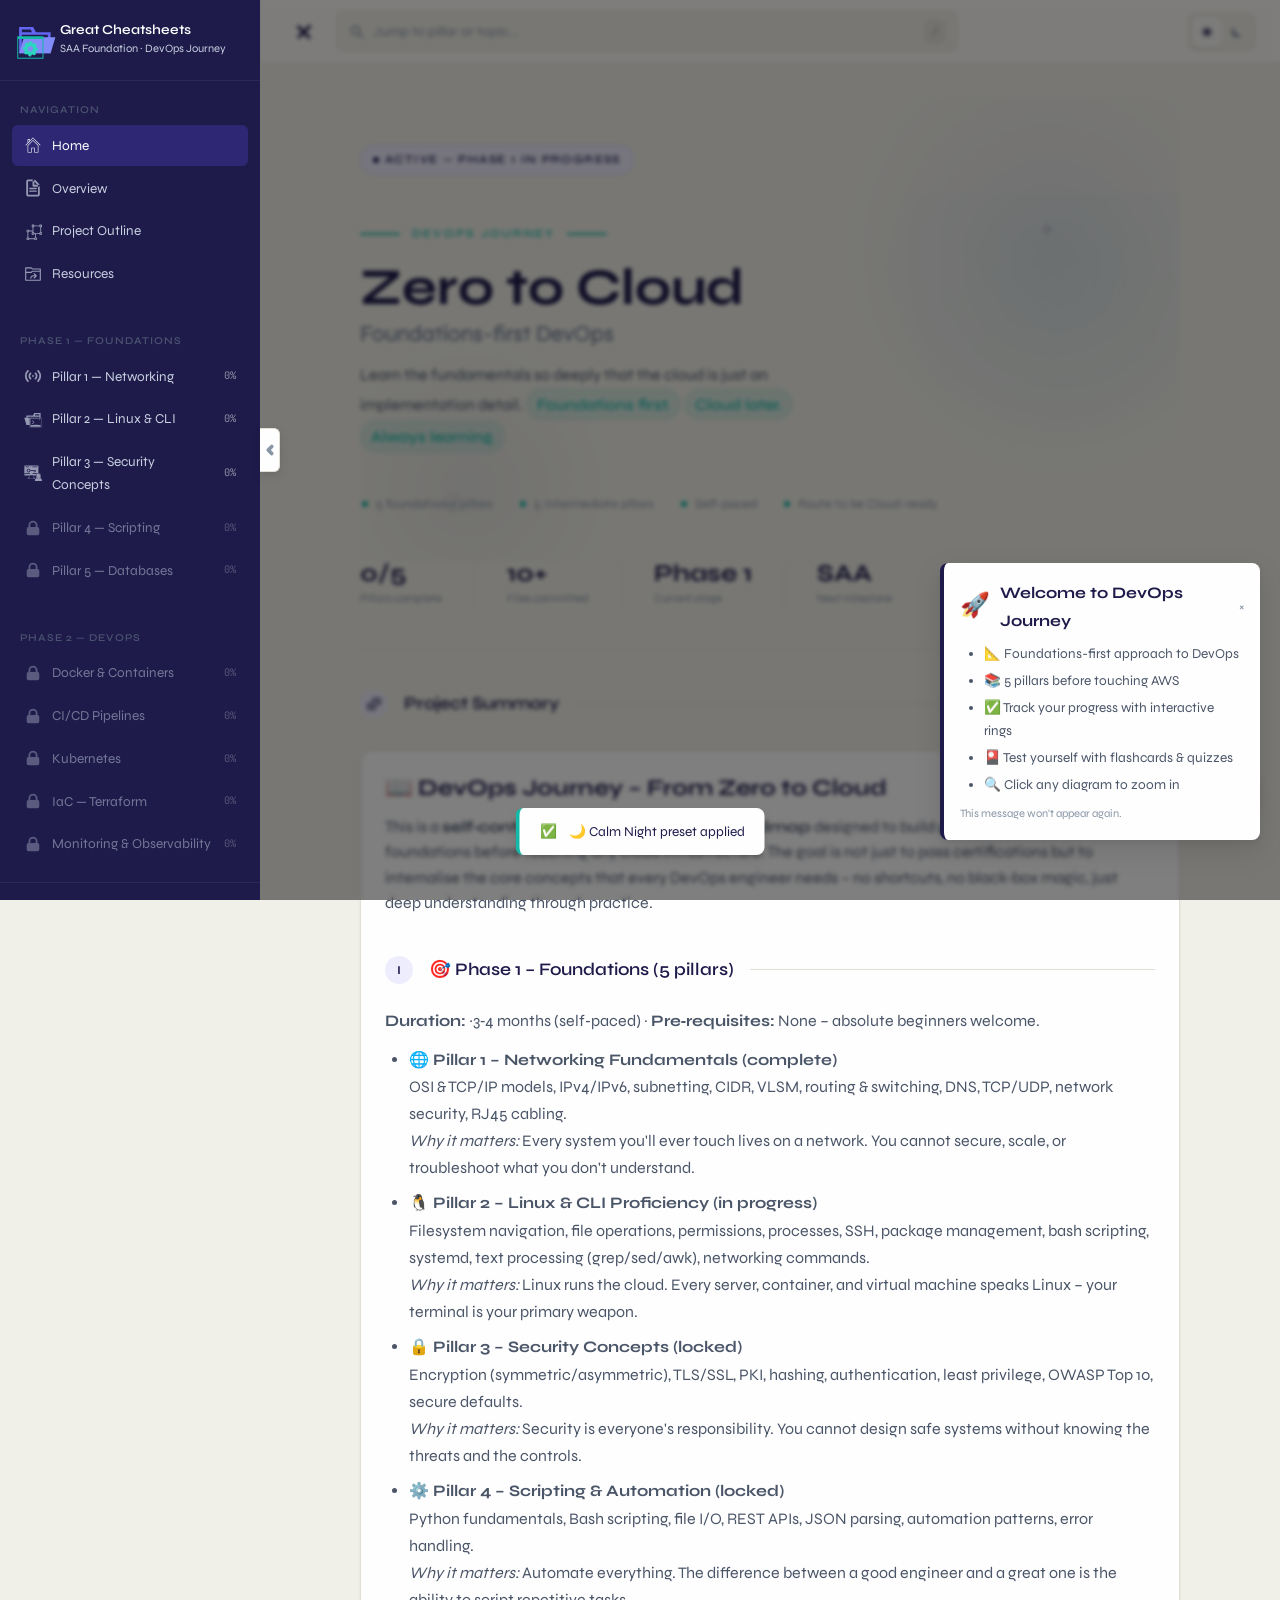
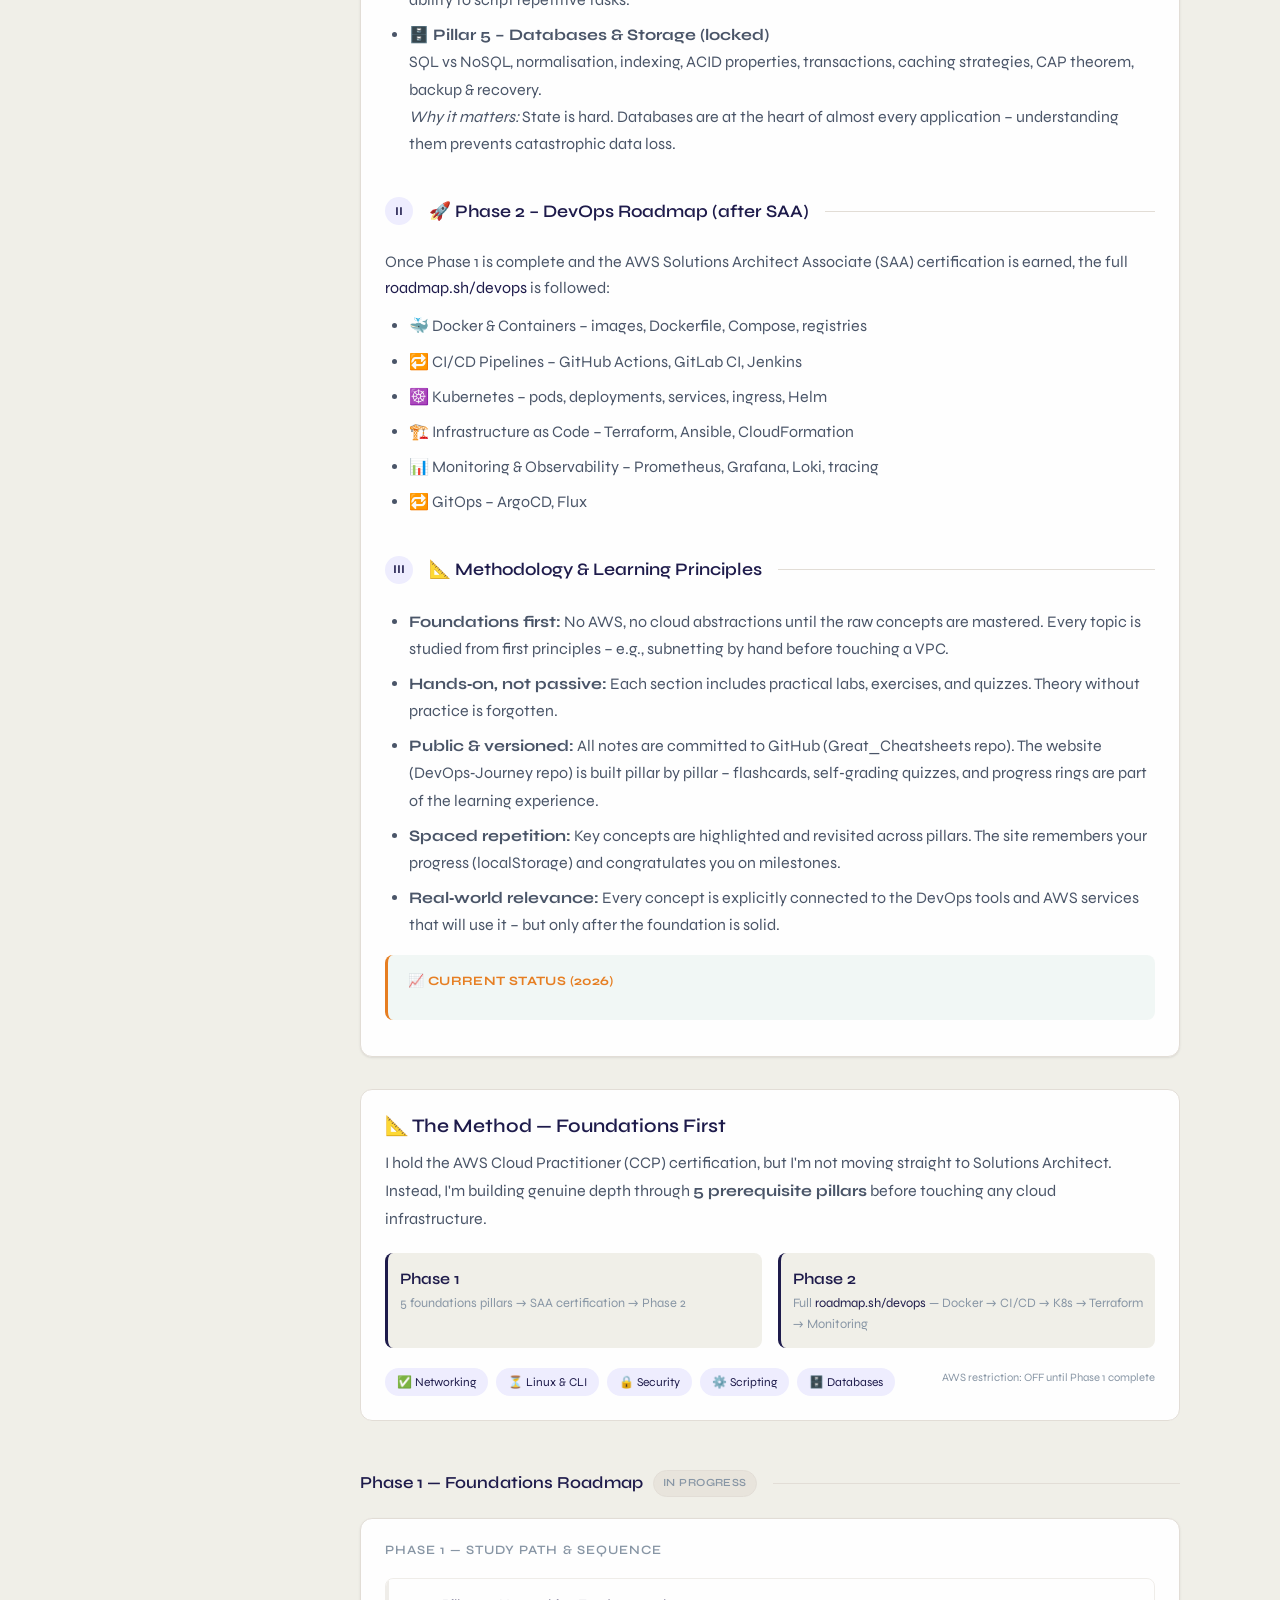
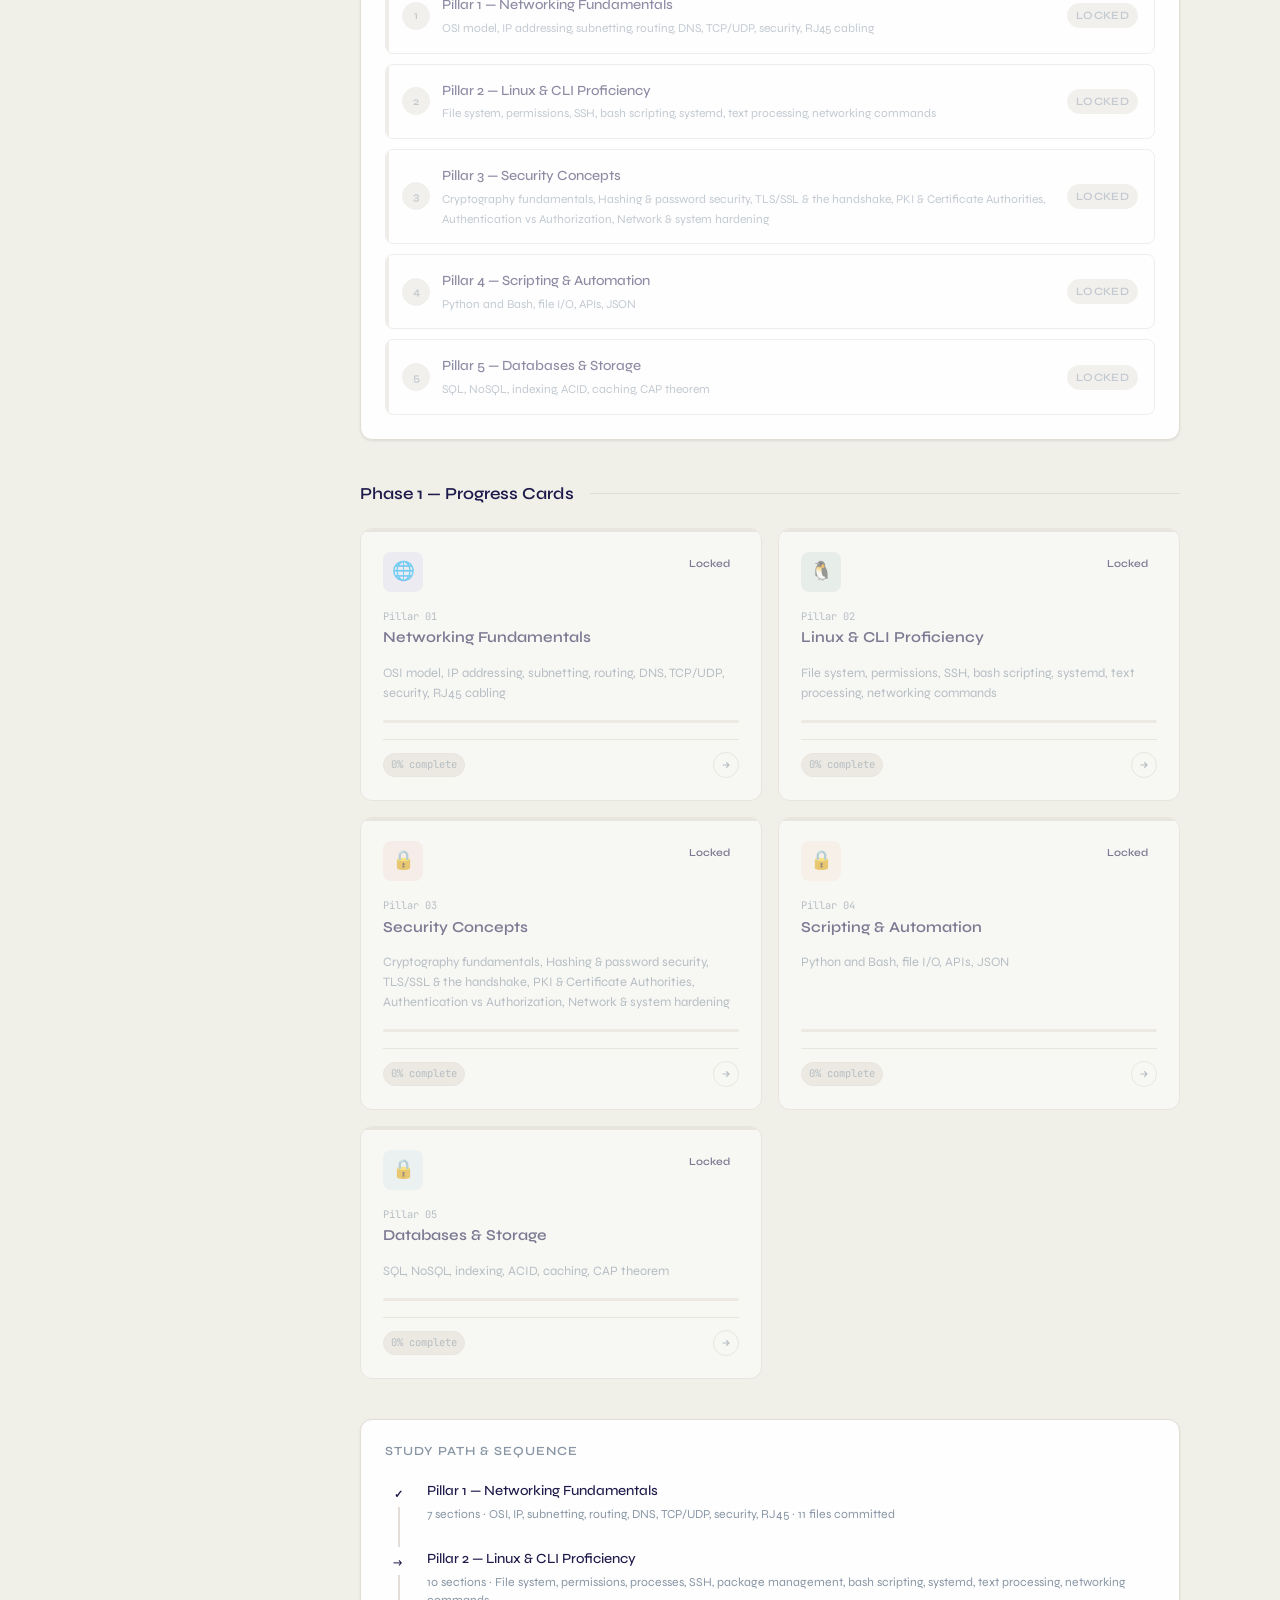
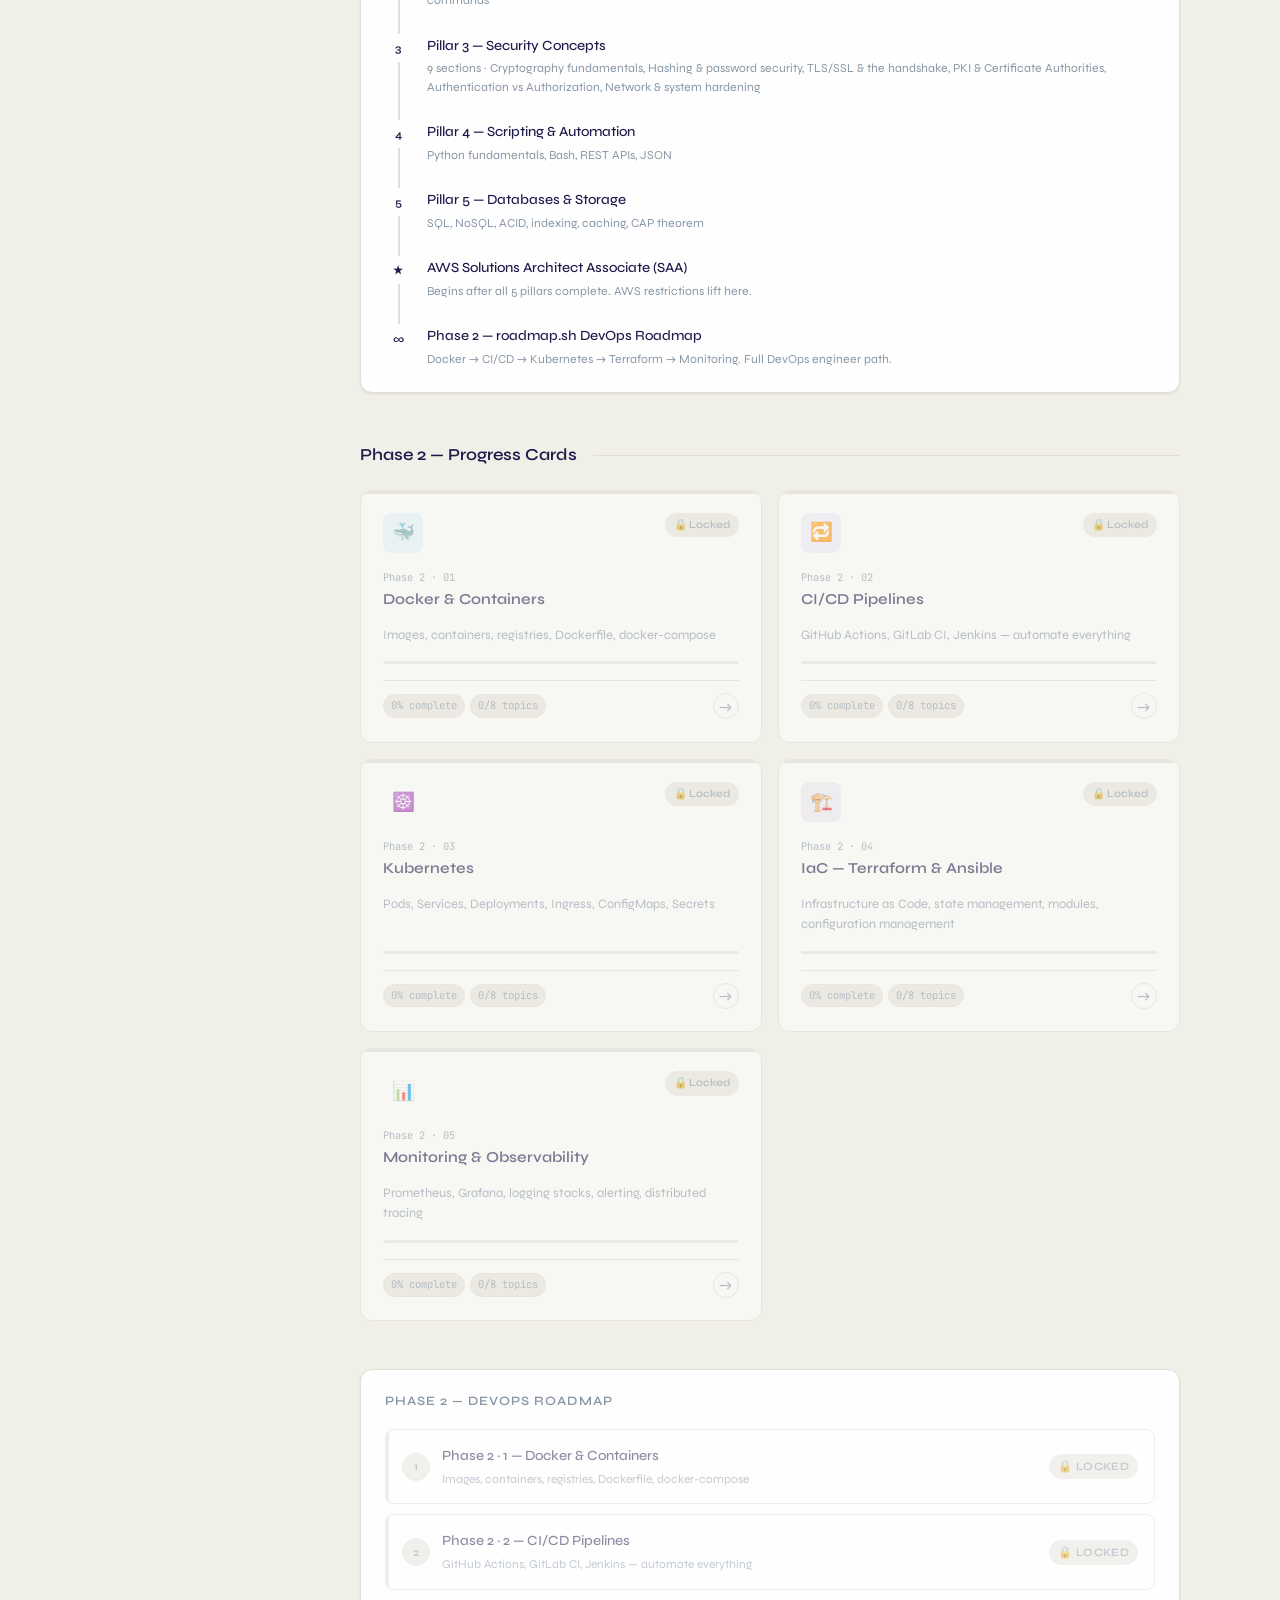
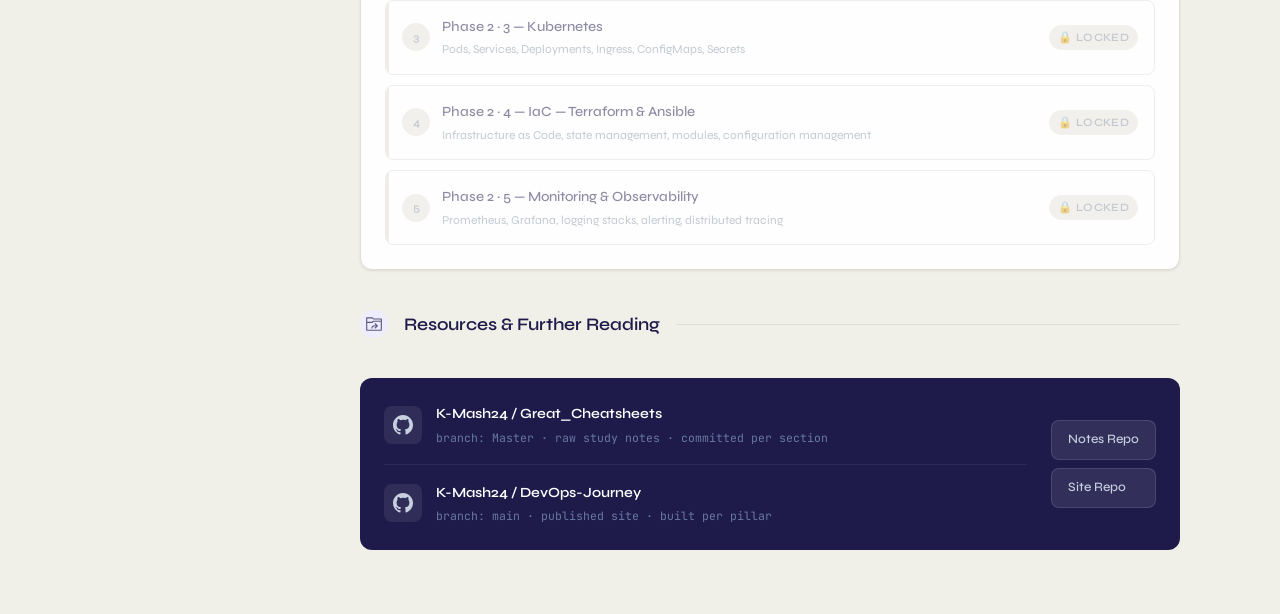
==== index.html @ 7610749b "removes" ====
<!DOCTYPE html>
<html lang="en" data-theme="light">
<head>
  <meta charset="UTF-8" />
  <meta name="viewport" content="width=device-width, initial-scale=1.0" />
  <meta name="description" content="DevOps Journey from Zero to Cloud — structured self-study roadmap for AWS Solutions Architect Associate (SAA) and full DevOps roadmap. Foundations-first approach: 5 pillars before touching AWS." />
  <title>Great Cheatsheets — DevOps Journey</title>
  <link rel="stylesheet" href="style.css" />
  <link rel="preconnect" href="https://fonts.googleapis.com" />
  <link rel="icon" type="image/svg+xml" href="img/favicon.svg"/>
  <link href="https://fonts.googleapis.com/css2?family=JetBrains+Mono:wght@400;500&family=Syne:wght@400;500;600;700&family=DM+Sans:ital,opsz,wght@0,9..40,300;0,9..40,400;0,9..40,500;1,9..40,300&display=swap" rel="stylesheet" />
  <link rel="preload" href="style.css" as="style" />
  <link rel="preload" href="js/global.js" as="script" />
  <link rel="preconnect" href="https://fonts.gstatic.com" crossorigin />
  <!-- PWA & Mobile -->
  <link rel="manifest" href="/DevOps-Journey/manifest.json">
  <meta name="theme-color" content="#5346d4">
  <meta name="mobile-web-app-capable" content="yes">
  <meta name="apple-mobile-web-app-status-bar-style" content="black-translucent">
  <meta name="apple-mobile-web-app-title" content="DevOps Journey">
  <link rel="apple-touch-icon" href="/img/Logo.svg">
</head>
<body>

  <!-- Starry Background Container -->
<canvas id="starCanvas" aria-hidden="true"></canvas>

<div class="app-shell">

  <!-- ======================= SIDEBAR ======================= -->
  <aside class="sidebar" id="sidebar">

    <!-- Sidebar toggle button (on right border) - Always visible -->
    <button class="sidebar-toggle" id="sidebarToggle" aria-label="Toggle sidebar (Ctrl+B)">
      <svg class="toggle-icon" viewBox="0 0 20 20" fill="currentColor">
        <path fill-rule="evenodd" d="M12.707 5.293a1 1 0 010 1.414L9.414 10l3.293 3.293a1 1 0 01-1.414 1.414l-4-4a1 1 0 010-1.414l4-4a1 1 0 011.414 0z" clip-rule="evenodd"/>
      </svg>
      <span class="toggle-tooltip">Ctrl+B</span>
    </button>

    <div class="sidebar-logo">
      <a href="#home" class="logo-mark" aria-label="Home">
        <div class="logo-icon" aria-hidden="true">
          <img src="img/Logo.svg" alt="Great Cheatsheets Logo">
        </div>
        <div>
          <div class="logo-text">Great Cheatsheets</div>
          <div class="logo-sub">SAA Foundation · DevOps Journey</div>
        </div>
      </a>
    </div>

    <div class="sidebar-section-label">Navigation</div>
    <nav class="sidebar-nav" aria-label="Primary navigation">
      <a class="nav-item active home-link" href="#home">
        <svg 
          class="nav-icon"
          viewBox="0 0 32 32" 
          fill="currentColor"
          xmlns="http://www.w3.org/2000/svg"
          aria-hidden="true"
        >
          <path d="m16 2.672-5.331 5.331V5.87H6.404v6.398l-3.755 3.755.754.754L16 4.18l12.597 12.597.754-.754zM7.47 6.937h2.132v2.132l-2.133 2.133V6.937zM6.404 16.533v12.795h7.464v-7.464h4.265v7.464h7.464V16.533l-9.596-9.596-9.596 9.596zM24.53 28.262h-5.331v-7.464h-6.398v7.464H7.47V16.975L16 8.445l8.53 8.53z"/>
        </svg>
        Home
      </a>
      <a class="nav-item" href="#overview">
        <svg 
          class="nav-icon"
          viewBox="0 0 20 20" 
          fill="currentColor"
          xmlns="http://www.w3.org/2000/svg"
          aria-hidden="true"
        >
          <path d="M6.5 11.25a.75.75 0 0 1 0-1.5h7a.75.75 0 0 1 0 1.5zm0 3a.75.75 0 0 1 0-1.5h7a.75.75 0 0 1 0 1.5z M11.185.5H4.5a2 2 0 0 0-2 2v15a2 2 0 0 0 2 2h11a2 2 0 0 0 2-2V7.202a2 2 0 0 0-.526-1.352l-4.315-4.702A2 2 0 0 0 11.185.5M4.5 17.5v-15h6.685L15.5 7.202V17.5z M11.5 6.5h5a1 1 0 1 1 0 2h-6a1 1 0 0 1-1-1v-6a1 1 0 0 1 2 0z"/>
        </svg>
        Overview
      </a>
      <a class="nav-item" href="#outline">
        <svg 
              class="nav-icon"
              viewBox="0 0 21 21" 
              fill="currentColor"
              xmlns="http://www.w3.org/2000/svg"
              aria-hidden="true"
            >
              <path d="M10,10 L10,6 L9.5,6 C9.22385763,6 9,5.77614237 9,5.5 L9,3.5 C9,3.22385763 9.22385763,3 9.5,3 L11.5,3 C11.7761424,3 12,3.22385763 12,3.5 L12,4 L18,4 L18,3.5 C18,3.22385763 18.2238576,3 18.5,3 L20.5,3 C20.7761424,3 21,3.22385763 21,3.5 L21,5.5 C21,5.77614237 20.7761424,6 20.5,6 L20,6 L20,12 L20.5,12 C20.7761424,12 21,12.2238576 21,12.5 L21,14.5 C21,14.7761424 20.7761424,15 20.5,15 L18.5,15 C18.2238576,15 18,14.7761424 18,14.5 L18,14 L14,14 L14,18 L14.5,18 C14.7761424,18 15,18.2238576 15,18.5 L15,20.5 C15,20.7761424 14.7761424,21 14.5,21 L12.5,21 C12.2238576,21 12,20.7761424 12,20.5 L12,20 L6,20 L6,20.5 C6,20.7761424 5.77614237,21 5.5,21 L3.5,21 C3.22385763,21 3,20.7761424 3,20.5 L3,18.5 C3,18.2238576 3.22385763,18 3.5,18 L4,18 L4,12 L3.5,12 C3.22385763,12 3,11.7761424 3,11.5 L3,9.5 C3,9.22385763 3.22385763,9 3.5,9 L5.5,9 C5.77614237,9 6,9.22385763 6,9.5 L6,10 L10,10 Z M10,11 L6,11 L6,11.5 C6,11.7761424 5.77614237,12 5.5,12 L5,12 L5,18 L5.5,18 C5.77614237,18 6,18.2238576 6,18.5 L6,19 L12,19 L12,18.5 C12,18.2238576 12.2238576,18 12.5,18 L13,18 L13,14 L12,14 L12,14.5 C12,14.7761424 11.7761424,15 11.5,15 L9.5,15 C9.22385763,15 9,14.7761424 9,14.5 L9,12.5 C9,12.2238576 9.22385763,12 9.5,12 L10,12 L10,11 Z M11,6 L11,12 L11.5,12 C11.7761424,12 12,12.2238576 12,12.5 L12,13 L18,13 L18,12.5 C18,12.2238576 18.2238576,12 18.5,12 L19,12 L19,6 L18.5,6 C18.2238576,6 18,5.77614237 18,5.5 L18,5 L12,5 L12,5.5 C12,5.77614237 11.7761424,6 11.5,6 L11,6 Z M10,4 L10,5 L11,5 L11,4 L10,4 Z M19,4 L19,5 L20,5 L20,4 L19,4 Z M19,13 L19,14 L20,14 L20,13 L19,13 Z M10,13 L10,14 L11,14 L11,13 L10,13 Z M4,10 L4,11 L5,11 L5,10 L4,10 Z M4,19 L4,20 L5,20 L5,19 L4,19 Z M13,19 L13,20 L14,20 L14,19 L13,19 Z"/>
            </svg>
        Project Outline
      </a>
      <a class="nav-item" href="#resources">
        <svg 
              class="nav-icon"
              viewBox="0 0 16 16" 
              fill="currentColor"
              xmlns="http://www.w3.org/2000/svg"
              aria-hidden="true"
            >
              <path fill-rule="evenodd" clip-rule="evenodd" d="M7.71 3h6.79l.51.5v10l-.5.5h-13l-.5-.5v-11l.5-.5h5l.35.15.85.85zm6.28 10v-1.51l.01-4v-1.5H7.7l-.86.86-.35.15H2v6h11.99zm-6.5-8h6.5l.01-.99H7.5l-.36-.15-.85-.85H2v3h4.28l.86-.86.35-.15zm2.29 4.07L8.42 7.7l.74-.69 2.22 2.22v.71l-2.29 2.21-.7-.72 1.4-1.35H8.42a2 2 0 0 0-1.35.61A1.8 1.8 0 0 0 6.54 12h-1a2.76 2.76 0 0 1 .81-2 3 3 0 0 1 2-.93h1.43z"/>
            </svg>
        Resources
      </a>      
    </nav>

    <div class="sidebar-section-label">Phase 1 — Foundations</div>
    <nav class="sidebar-nav" aria-label="Phase 1 pillars">
      <!-- Pillar 1: Networking -->
      <a class="nav-item" href="html/networking.html" data-pillar="networking">
        <svg class="nav-icon" viewBox="0 0 20 20" fill="currentColor" aria-hidden="true"><path fill-rule="evenodd" d="M5.05 3.636a1 1 0 010 1.414 7 7 0 000 9.9 1 1 0 11-1.414 1.414 9 9 0 010-12.728 1 1 0 011.414 0zm9.9 0a1 1 0 011.414 0 9 9 0 010 12.728 1 1 0 11-1.414-1.414 7 7 0 000-9.9 1 1 0 010-1.414zM7.879 6.464a1 1 0 010 1.414 3 3 0 000 4.243 1 1 0 11-1.415 1.414 5 5 0 010-7.07 1 1 0 011.415 0zm4.242 0a1 1 0 011.415 0 5 5 0 010 7.072 1 1 0 01-1.415-1.415 3 3 0 000-4.242 1 1 0 010-1.415zM10 9a1 1 0 011 1v.01a1 1 0 11-2 0V10a1 1 0 011-1z" clip-rule="evenodd"/></svg>
        Pillar 1 — Networking
        <span class="pillar-progress-percent" data-pillar-progress="networking">0%</span>
      </a>
      <!-- Pillar 2: Linux -->
      <a class="nav-item" href="html/linux.html" data-pillar="linux">
        <svg 
          class="nav-icon"
          viewBox="0 0 32 32" 
          fill="currentColor"
          xmlns="http://www.w3.org/2000/svg"
          aria-hidden="true"
        >
          <path d="M27.4,5.5H18.2L16.1,9.7H4.3v4H.5L4.3,26.5H29.5V5.5ZM20.2,7.6h7.1V9.7H19.2Zm5.5,6.1H6.6V11.8H27.4v7.626ZM31,14V31H10V14ZM10.5,14.5v16h20v-16ZM29.54,29.593H11.44V15.407H29.56V29.593ZM13.96,24.527l.68.622L18.5,21.7l-3.92-3.484-.68.6,3.24,2.88Zm4.54,1.031h6v.711h-6Z"/>
        </svg>
        Pillar 2 — Linux & CLI
        <span class="pillar-progress-percent" data-pillar-progress="linux">0%</span>
      </a>
      <!-- Pillar 3: Security (disabled until page exists) -->
      <a class="nav-item" href="html/security.html" data-pillar="security">
        <svg 
          class="nav-icon" 
          viewBox="0 0 512 512" 
          fill="currentColor" 
          xmlns="http://www.w3.org/2000/svg" 
          aria-hidden="true"
        > 
          <path d="M409.52 270.851v17.538c0 19.221-15.578 34.8-34.789 34.8H45.052c-19.211 0-34.789-15.578-34.789-34.8v-17.538zm0-198.423v198.423H10.262V72.428c0-19.211 15.578-34.789 34.789-34.789H374.73c19.212-.001 34.79 15.578 34.79 34.789M272.698 403.935h-125.61c9.795-26.75 14.199-54 14.45-80.749h96.708c.254 26.75 4.656 53.999 14.452 80.749m159.979 1.365h-44.7c-38.141 0-69.061 30.919-69.061 69.061h182.821c.001-38.14-30.919-69.061-69.06-69.061m-22.35 9.076c-33.007 0-59.765-26.757-59.765-59.764v-31.2c0-33.007 26.757-59.764 59.764-59.764s59.764 26.757 59.764 59.764v31.2c.002 33.007-26.757 59.764-59.763 59.764m-41.852-345.95H246.688c-5.667 0-10.262 4.594-10.262 10.262s4.595 10.262 10.262 10.262h121.787c5.667 0 10.262-4.594 10.262-10.262 0-5.667-4.596-10.262-10.262-10.262M185.236 88.951h4.105c5.667 0 10.262-4.594 10.262-10.262s-4.595-10.262-10.262-10.262h-4.105c-5.667 0-10.262 4.594-10.262 10.262-.001 5.668 4.595 10.262 10.262 10.262m-43.615-10.262c0-5.668-4.595-10.262-10.262-10.262H51.312c-5.667 0-10.262 4.594-10.262 10.262s4.595 10.262 10.262 10.262h80.046c5.667 0 10.263-4.595 10.263-10.262m182.939 98.793H178.046c-4.768-23.393-25.499-41.049-50.279-41.049-28.293 0-51.312 23.018-51.312 51.312s23.019 51.312 51.312 51.312c24.78 0 45.512-17.656 50.279-41.049h97.768v30.787c0 5.668 4.595 10.262 10.262 10.262s10.262-4.594 10.262-10.262v-30.787h17.959v17.104c0 5.668 4.595 10.262 10.262 10.262s10.262-4.594 10.262-10.262v-27.367c.001-5.669-4.594-10.263-10.261-10.263m-196.793 41.049c-16.976 0-30.787-13.811-30.787-30.787s13.811-30.787 30.787-30.787 30.787 13.811 30.787 30.787-13.811 30.787-30.787 30.787m334.969 182.452c10.949-12.361 17.616-28.598 17.616-46.371v-31.2c0-35.405-26.416-64.737-60.571-69.371V72.428c0-24.842-20.21-45.052-45.051-45.052H45.052C20.21 27.376 0 47.586 0 72.428v215.961c0 24.847 20.21 45.062 45.052 45.062h105.906c-1.08 20.814-4.832 40.999-11.177 60.222h-26.338c-5.667 0-10.262 4.594-10.262 10.262s4.595 10.262 10.262 10.262h192.902c5.667 0 10.262-4.594 10.262-10.262s-4.595-10.262-10.262-10.262h-26.337c-6.345-19.224-10.098-39.41-11.177-60.222h71.47v21.161c0 17.772 6.667 34.009 17.616 46.371-28.872 11.869-49.263 40.278-49.263 73.379 0 5.668 4.595 10.262 10.262 10.262h182.822c5.667 0 10.262-4.594 10.262-10.262 0-33.102-20.39-61.51-49.264-73.379m-2.908-77.572v31.2c0 27.296-22.207 49.502-49.502 49.502s-49.502-22.206-49.502-49.501v-31.2c0-27.296 22.207-49.502 49.502-49.502 27.295.001 49.502 22.207 49.502 49.501M20.525 72.428c0-13.524 11.003-24.527 24.527-24.527H374.73c13.524 0 24.526 11.002 24.526 24.527v181.841a69.5 69.5 0 0 0-19.824 6.32H20.525zm0 215.961v-7.276h334.041c-6.936 9.122-11.695 19.985-13.479 31.813H45.052c-13.524 0-24.527-11.007-24.527-24.537m237.951 34.856h-97.167c5.793-19.342 9.21-39.513 10.201-60.222h76.766c.99 20.709 4.406 40.877 10.2 60.222m71.599 70.426c4.271-24.169 23.359-43.287 47.51-47.613 9.778 5.195 20.92 8.151 32.742 8.151s22.964-2.957 32.742-8.151c24.15 4.326 43.237 23.444 47.51 47.613"/>
        </svg>
        Pillar 3 — Security Concepts
        <span class="pillar-progress-percent" data-pillar-progress="security">0%</span>
      </a>
      <span class="nav-item disabled" data-pillar="scripting" data-disabled="true" onclick="return showComingSoonForPillar(this)">
        <svg class="nav-icon" viewBox="0 0 20 20" fill="currentColor" aria-hidden="true"><path fill-rule="evenodd" d="M5 9V7a5 5 0 0110 0v2a2 2 0 012 2v5a2 2 0 01-2 2H5a2 2 0 01-2-2v-5a2 2 0 012-2zm8-2v2H7V7a3 3 0 016 0z" clip-rule="evenodd"/></svg>
        Pillar 4 — Scripting
        <span class="pillar-progress-percent" data-pillar-progress="scripting">0%</span>
      </span>
      <span class="nav-item disabled" data-pillar="databases" data-disabled="true" onclick="return showComingSoonForPillar(this)">
        <svg class="nav-icon" viewBox="0 0 20 20" fill="currentColor" aria-hidden="true"><path fill-rule="evenodd" d="M5 9V7a5 5 0 0110 0v2a2 2 0 012 2v5a2 2 0 01-2 2H5a2 2 0 01-2-2v-5a2 2 0 012-2zm8-2v2H7V7a3 3 0 016 0z" clip-rule="evenodd"/></svg>
        Pillar 5 — Databases
        <span class="pillar-progress-percent" data-pillar-progress="databases">0%</span>
      </span>
    </nav>

    <div class="sidebar-section-label">Phase 2 — DevOps</div>
    <nav class="sidebar-nav" aria-label="Phase 2 pillars">
      <span class="nav-item disabled" data-phase2="docker" data-disabled="true" onclick="return showComingSoonForPillar(this)">
        <svg class="nav-icon" viewBox="0 0 20 20" fill="currentColor" aria-hidden="true"><path fill-rule="evenodd" d="M5 9V7a5 5 0 0110 0v2a2 2 0 012 2v5a2 2 0 01-2 2H5a2 2 0 01-2-2v-5a2 2 0 012-2zm8-2v2H7V7a3 3 0 016 0z" clip-rule="evenodd"/></svg>
        Docker & Containers
        <span class="pillar-progress-percent" data-phase2-progress="docker">0%</span>
      </span>
      <span class="nav-item disabled" data-phase2="cicd" data-disabled="true" onclick="return showComingSoonForPillar(this)">
        <svg class="nav-icon" viewBox="0 0 20 20" fill="currentColor" aria-hidden="true"><path fill-rule="evenodd" d="M5 9V7a5 5 0 0110 0v2a2 2 0 012 2v5a2 2 0 01-2 2H5a2 2 0 01-2-2v-5a2 2 0 012-2zm8-2v2H7V7a3 3 0 016 0z" clip-rule="evenodd"/></svg>
        CI/CD Pipelines
        <span class="pillar-progress-percent" data-phase2-progress="cicd">0%</span>
      </span>
      <span class="nav-item disabled" data-phase2="kubernetes" data-disabled="true" onclick="return showComingSoonForPillar(this)">
        <svg class="nav-icon" viewBox="0 0 20 20" fill="currentColor" aria-hidden="true"><path fill-rule="evenodd" d="M5 9V7a5 5 0 0110 0v2a2 2 0 012 2v5a2 2 0 01-2 2H5a2 2 0 01-2-2v-5a2 2 0 012-2zm8-2v2H7V7a3 3 0 016 0z" clip-rule="evenodd"/></svg>
        Kubernetes
        <span class="pillar-progress-percent" data-phase2-progress="kubernetes">0%</span>
      </span>
      <span class="nav-item disabled" data-phase2="terraform" data-disabled="true" onclick="return showComingSoonForPillar(this)">
        <svg class="nav-icon" viewBox="0 0 20 20" fill="currentColor" aria-hidden="true"><path fill-rule="evenodd" d="M5 9V7a5 5 0 0110 0v2a2 2 0 012 2v5a2 2 0 01-2 2H5a2 2 0 01-2-2v-5a2 2 0 012-2zm8-2v2H7V7a3 3 0 016 0z" clip-rule="evenodd"/></svg>
        IaC — Terraform
        <span class="pillar-progress-percent" data-phase2-progress="terraform">0%</span>
      </span>
      <span class="nav-item disabled" data-phase2="monitoring" data-disabled="true" onclick="return showComingSoonForPillar(this)">
        <svg class="nav-icon" viewBox="0 0 20 20" fill="currentColor" aria-hidden="true"><path fill-rule="evenodd" d="M5 9V7a5 5 0 0110 0v2a2 2 0 012 2v5a2 2 0 01-2 2H5a2 2 0 01-2-2v-5a2 2 0 012-2zm8-2v2H7V7a3 3 0 016 0z" clip-rule="evenodd"/></svg>
        Monitoring & Observability
        <span class="pillar-progress-percent" data-phase2-progress="monitoring">0%</span>
      </span>
    </nav>

    <div class="sidebar-footer">
      <div class="sidebar-footer-text">
        <div>github.com/K-Mash24/Great_Cheatsheets</div>
        <div>github.com/K-Mash24/DevOps-Journey</div>
        <button id="resetWelcomeBtn" class="btn btn-secondary btn-sm" style="display: flex;background: none; border-width: medium; border-style: none; border-color: currentcolor; border-image: initial; color: var(--text-sidebar-muted); font-size: 0.65rem; cursor: pointer; text-decoration: underline; justify-content: left;">Reset Welcome Messages</button>
      </div>
    </div>
  </aside>

  <div class="sidebar-overlay" id="sidebarOverlay"></div>

  <!-- ======================= MAIN CONTENT ======================= -->
  <div class="main-content">

    <!-- Top Bar (unchanged) -->
    <header class="topbar">
      <div class="topbar-left">

           <!-- ✅ ANIMATED HAMBURGER - ALWAYS VISIBLE -->
          <button class="hamburger" id="hamburger" aria-label="Toggle sidebar">
            <span class="hamburger-box">
              <span class="hamburger-line"></span>
              <span class="hamburger-line"></span>
              <span class="hamburger-line"></span>
            </span>
          </button>

        <div class="search-bar">
          <svg width="16" height="16" viewBox="0 0 20 20" fill="currentColor" aria-hidden="true"><path fill-rule="evenodd" d="M8 4a4 4 0 100 8 4 4 0 000-8zM2 8a6 6 0 1110.89 3.476l4.817 4.817a1 1 0 01-1.414 1.414l-4.816-4.816A6 6 0 012 8z" clip-rule="evenodd"/></svg>
          <input type="text" class="search-input" id="searchInput" placeholder="Jump to pillar or topic..." autocomplete="off" aria-label="Search" />
          <kbd class="search-shortcut" aria-hidden="true">/</kbd>
        </div>
      </div>
      <div class="topbar-right">
        <div class="theme-toggle" role="group" aria-label="Theme toggle">
          <button class="theme-toggle-btn active" id="lightBtn" aria-label="Light mode" title="Light mode">
            <svg width="14" height="14" viewBox="0 0 20 20" fill="currentColor" aria-hidden="true"><path fill-rule="evenodd" d="M10 2a1 1 0 011 1v1a1 1 0 11-2 0V3a1 1 0 011-1zm4 8a4 4 0 11-8 0 4 4 0 018 0zm-.464 4.95l.707.707a1 1 0 001.414-1.414l-.707-.707a1 1 0 00-1.414 1.414zm2.12-10.607a1 1 0 010 1.414l-.706.707a1 1 0 11-1.414-1.414l.707-.707a1 1 0 011.414 0zM17 11a1 1 0 100-2h-1a1 1 0 100 2h1zm-7 4a1 1 0 011 1v1a1 1 0 11-2 0v-1a1 1 0 011-1zM5.05 6.464A1 1 0 106.465 5.05l-.708-.707a1 1 0 00-1.414 1.414l.707.707zm1.414 8.486l-.707.707a1 1 0 01-1.414-1.414l.707-.707a1 1 0 011.414 1.414zM4 11a1 1 0 100-2H3a1 1 0 000 2h1z" clip-rule="evenodd"/></svg>
          </button>
          <button class="theme-toggle-btn" id="darkBtn" aria-label="Dark mode" title="Dark mode">
            <svg width="14" height="14" viewBox="0 0 20 20" fill="currentColor" aria-hidden="true"><path d="M17.293 13.293A8 8 0 016.707 2.707a8.001 8.001 0 1010.586 10.586z"/></svg>
          </button>
        </div>
      </div>
    </header>

    <!-- Page Body -->
    <main class="page-container" id="main-content">

      <!-- Hero (unchanged) -->
      <section id="home">
        <div class="home-hero">
          <div class="hero-eyebrow"><span class="dot" aria-hidden="true"></span>
            Active — Phase 1 in progress
          </div>          
          <section id="home" class="hero-section">
            <h3>Rendered by Javascript. If you see this message, please enable JavaScript in your browser settings to view the content. Or Hard Refresh your browser (Ctrl+Shift+R or Cmd+Shift+R) to reload the page and re-render the content.</h3>
          </section>
          <div class="hero-stats">
            <div class="hero-stat"><span class="stat-num" id="heroPillarsComplete">0/5</span><span class="stat-label">Pillars complete</span></div>
            <div class="stat-divider" aria-hidden="true"></div>
            <div class="hero-stat"><span class="stat-num">10+</span><span class="stat-label">Files committed</span></div>
            <div class="stat-divider" aria-hidden="true"></div>
            <div class="hero-stat"><span class="stat-num">Phase 1</span><span class="stat-label">Current stage</span></div>
            <div class="stat-divider" aria-hidden="true"></div>
            <div class="hero-stat"><span class="stat-num">SAA</span><span class="stat-label">Next milestone</span></div>
          </div>
        </div>
      </section>

      <div class="section-divider" id="overview">
        <div class="section-number" aria-hidden="true"><svg width="16" height="16" viewBox="0 0 16 16" xmlns="http://www.w3.org/2000/svg" fill="currentColor"><path d="M15 3.5V7.5C15 7.9 14.85 8.28 14.56 8.56C14.28 8.84 13.9 9 13.5 9H11V8.5C11 8.33 10.98 8.16 10.95 8H13.5C13.63 8 13.76 7.95 13.85 7.85C13.95 7.76 14 7.63 14 7.5V3.5C14 3.37 13.95 3.24 13.85 3.15C13.76 3.05 13.63 3 13.5 3H7.5C7.37 3 7.24 3.05 7.15 3.15C7.05 3.24 7 3.37 7 3.5V6H6V3.5C6 3.1 6.16 2.72 6.44 2.44C6.72 2.16 7.1 2 7.5 2H13.5C13.9 2 14.28 2.16 14.56 2.44C14.84 2.72 15 3.1 15 3.5ZM12.5 5C12.776 5 13 4.776 13 4.5C13 4.224 12.776 4 12.5 4H8.5C8.224 4 8 4.224 8 4.5C8 4.776 8.224 5 8.5 5H12.5ZM13 6.5C13 6.22 12.78 6 12.5 6H8.5C9.32 6 10.04 6.39 10.5 7H12.5C12.78 7 13 6.78 13 6.5ZM7.5 9H3.5C3.224 9 3 9.224 3 9.5C3 9.776 3.224 10 3.5 10H7.5C7.776 10 8 9.776 8 9.5C8 9.224 7.776 9 7.5 9ZM7.5 11H3.5C3.224 11 3 11.224 3 11.5C3 11.776 3.224 12 3.5 12H7.5C7.776 12 8 11.776 8 11.5C8 11.224 7.776 11 7.5 11ZM10 8.5V12.5C10 13.327 9.327 14 8.5 14H2.5C1.673 14 1 13.327 1 12.5V8.5C1 7.673 1.673 7 2.5 7H8.5C9.327 7 10 7.673 10 8.5ZM9 8.5C9 8.225 8.775 8 8.5 8H2.5C2.225 8 2 8.225 2 8.5V12.5C2 12.775 2.225 13 2.5 13H8.5C8.775 13 9 12.775 9 12.5V8.5Z"/></svg></div>
        <h2>Project Summary</h2>
      </div>

      <!-- ========== PROJECT OVERVIEW (README style) ========== -->
      <!-- Rendered by JavaScript -->
      <div id="js-overview-container"></div>      
      
      <!-- Method section (unchanged) -->
      <!-- Rendered by JavaScript -->
      <div id="js-method-container"></div>


      <!-- Phase 1 Roadmap Tracker (will be updated by JS) -->
      <div class="phase-header" style="margin-top:3rem;" id="outline">
        <div class="phase-header-left"><span class="phase-label">Phase 1 — Foundations Roadmap</span><span class="phase-tag locked-tag" id="phase1StatusTag">In Progress</span></div>
        <div class="phase-divider" aria-hidden="true"></div>
      </div>
      <div class="roadmap-tracker" aria-labelledby="tracker-heading">
        <h3 id="tracker-heading">Phase 1 — Study Path & Sequence</h3>
        <div class="roadmap-phases" id="phase1Roadmap"></div>
      </div>

      <!-- Phase 1 Progress Cards -->
      <div class="phase-header"><div class="phase-header-left"><span class="phase-label">Phase 1 — Progress Cards</span></div><div class="phase-divider" aria-hidden="true"></div></div>
      <div class="pillars-grid" id="phase1Cards"></div>

      <!-- Study Path Timeline (dynamic) -->
      <div class="study-path">
        <h3>Study Path &amp; Sequence</h3>
        <div class="path-timeline" id="studyPathTimeline">
          <!-- Rendered by JavaScript -->
        </div>
      </div>

      <!-- Phase 2 Progress Cards (will be generated by JS) -->
      <div class="phase-header" style="margin-top:3rem;"><div class="phase-header-left"><span class="phase-label">Phase 2 — Progress Cards</span></div><div class="phase-divider" aria-hidden="true"></div></div>
      <div class="pillars-grid" id="phase2Cards"></div>

      <!-- Phase 2 Roadmap Tracker (will be generated by JS) -->
      <div class="roadmap-tracker" style="margin-top:3rem;">
        <h3>Phase 2 — DevOps Roadmap</h3>
        <div class="roadmap-phases" id="phase2Roadmap"></div>
      </div>

      <!-- Resources & GitHub CTA (unchanged) -->
      <div class="section-divider" ><div class="section-number" aria-hidden="true">
      <svg 
              class="nav-icon"
              viewBox="0 0 16 16" 
              fill="currentColor"
              xmlns="http://www.w3.org/2000/svg"
              aria-hidden="true"
            >
              <path fill-rule="evenodd" clip-rule="evenodd" d="M7.71 3h6.79l.51.5v10l-.5.5h-13l-.5-.5v-11l.5-.5h5l.35.15.85.85zm6.28 10v-1.51l.01-4v-1.5H7.7l-.86.86-.35.15H2v6h11.99zm-6.5-8h6.5l.01-.99H7.5l-.36-.15-.85-.85H2v3h4.28l.86-.86.35-.15zm2.29 4.07L8.42 7.7l.74-.69 2.22 2.22v.71l-2.29 2.21-.7-.72 1.4-1.35H8.42a2 2 0 0 0-1.35.61A1.8 1.8 0 0 0 6.54 12h-1a2.76 2.76 0 0 1 .81-2 3 3 0 0 1 2-.93h1.43z"/>
            </svg>
      </div>
      <h2>Resources &amp; Further Reading</h2></div>
      <div class="github-cta">
        <div class="github-repos" id="resources">
          <div class="github-repo-row"><div class="github-icon" aria-hidden="true">
            <svg width="20" height="20" viewBox="0 0 24 24" fill="currentColor"><path d="M12 0C5.374 0 0 5.373 0 12c0 5.302 3.438 9.8 8.207 11.387.599.111.793-.261.793-.577v-2.234c-3.338.726-4.033-1.416-4.033-1.416-.546-1.387-1.333-1.756-1.333-1.756-1.089-.745.083-.729.083-.729 1.205.084 1.839 1.237 1.839 1.237 1.07 1.834 2.807 1.304 3.492.997.107-.775.418-1.305.762-1.604-2.665-.305-5.467-1.334-5.467-5.931 0-1.311.469-2.381 1.236-3.221-.124-.303-.535-1.524.117-3.176 0 0 1.008-.322 3.301 1.23A11.509 11.509 0 0112 5.803c1.02.005 2.047.138 3.006.404 2.291-1.552 3.297-1.23 3.297-1.23.653 1.653.242 2.874.118 3.176.77.84 1.235 1.911 1.235 3.221 0 4.609-2.807 5.624-5.479 5.921.43.372.823 1.102.823 2.222v3.293c0 .319.192.694.801.576C20.566 21.797 24 17.3 24 12c0-6.627-5.373-12-12-12z"/></svg>
          </div>
          <div class="github-cta-text">
            <div class="cta-title">K-Mash24 / Great_Cheatsheets</div>
            <div class="cta-sub">branch: Master · raw study notes · committed per section</div>
          </div>
        </div>
          <div class="github-cta-divider" aria-hidden="true"></div>
          <div class="github-repo-row">
            <div class="github-icon" aria-hidden="true">
              <svg width="20" height="20" viewBox="0 0 24 24" fill="currentColor"><path d="M12 0C5.374 0 0 5.373 0 12c0 5.302 3.438 9.8 8.207 11.387.599.111.793-.261.793-.577v-2.234c-3.338.726-4.033-1.416-4.033-1.416-.546-1.387-1.333-1.756-1.333-1.756-1.089-.745.083-.729.083-.729 1.205.084 1.839 1.237 1.839 1.237 1.07 1.834 2.807 1.304 3.492.997.107-.775.418-1.305.762-1.604-2.665-.305-5.467-1.334-5.467-5.931 0-1.311.469-2.381 1.236-3.221-.124-.303-.535-1.524.117-3.176 0 0 1.008-.322 3.301 1.23A11.509 11.509 0 0112 5.803c1.02.005 2.047.138 3.006.404 2.291-1.552 3.297-1.23 3.297-1.23.653 1.653.242 2.874.118 3.176.77.84 1.235 1.911 1.235 3.221 0 4.609-2.807 5.624-5.479 5.921.43.372.823 1.102.823 2.222v3.293c0 .319.192.694.801.576C20.566 21.797 24 17.3 24 12c0-6.627-5.373-12-12-12z"/></svg>
            </div>
            <div class="github-cta-text">
              <div class="cta-title">K-Mash24 / DevOps-Journey</div>
              <div class="cta-sub">branch: main · published site · built per pillar</div>
            </div>
          </div>
        </div>
        <div class="github-cta-buttons">
          <a href="https://github.com/K-Mash24/Great_Cheatsheets" target="_blank" class="btn-github">Notes Repo</a>
          <a href="https://github.com/K-Mash24/DevOps-Journey" target="_blank" class="btn-github">Site Repo</a>
        </div>
      </div>

    </main>
  </div>
</div>

<!-- Floating Global Ring (new) -->
<div class="global-floating-ring" id="globalFloatingRing" aria-label="Open progress dashboard">
  <svg class="global-ring-svg" viewBox="0 0 60 60">
    <circle class="global-ring-bg" cx="30" cy="30" r="26" fill="none" stroke-width="4"/>
    <circle class="global-ring-fill" cx="30" cy="30" r="26" fill="none" stroke-width="4" stroke-linecap="round"/>
  </svg>
  <div class="global-ring-percent" id="globalRingPercent">0%</div>
</div>

<!-- Progress Modal (contains all rings + scrollers) -->
<div id="progressModal" class="progress-modal" style="display: none;" role="dialog" aria-modal="true" aria-label="Global progress dashboard">
  <div class="progress-modal-content">
    <div class="progress-modal-header">
      <h3>📊 Global Progress Dashboard</h3>
      <button class="modal-close" id="closeModalBtn" aria-label="Close modal">&times;</button>
    </div>
    <div class="progress-modal-tabs">
      <button class="tab-button active" data-tab="tab0">Overall</button>
      <button class="tab-button" data-tab="tab1">Phase 1</button>
      <button class="tab-button" data-tab="tab2">Phase 2</button>
      <button class="tab-button" data-tab="tab3" id="pillarDetailTabBtn">Pillar Details</button>
      <button class="tab-button" data-tab="tab4" id="backupTabBtn">💾 Backup</button>
      <button class="tab-button" data-tab="tab5">✨ Stars</button>
      <button class="tab-button" data-tab="tab6">🎨 Themes</button>
      <button class="tab-button" data-tab="tab7" style="display:none;">🎨 Custom Color</button>
    </div>
    <!-- Tab 0: Overall Project Progress -->
    <div class="tab-pane active" id="tab0">
      <div class="progress-ring-container">
        <div class="progress-ring-wrapper">
          <svg class="progress-ring" width="180" height="180" viewBox="0 0 180 180">
            <circle class="progress-ring-bg" cx="90" cy="90" r="78" fill="none" stroke="var(--border-color)" stroke-width="8"/>
            <circle class="progress-ring-fill overall-ring-fill" cx="90" cy="90" r="78" fill="none" stroke="var(--accent-primary)" stroke-width="8" stroke-linecap="round" stroke-dasharray="490.09" stroke-dashoffset="490.09" transform="rotate(-90 90 90)"/>
          </svg>
          <div class="progress-ring-percent" id="overallRingPercent">0%</div>
        </div>
        <div class="progress-ring-label">
          <div class="ring-label-title">Overall Project Progress</div>
          <div class="ring-label-sub">Phase 1 (50%) + Phase 2 (50%)</div>
        </div>
      </div>
    </div>
    <!-- Tab 1: Phase 1 Progress (original ring + scroller) -->
    <div class="tab-pane" id="tab1">
      <div class="progress-ring-container">
        <div class="progress-ring-wrapper">
          <svg class="progress-ring" width="180" height="180" viewBox="0 0 180 180">
            <circle class="progress-ring-bg" cx="90" cy="90" r="78" fill="none" stroke="var(--border-color)" stroke-width="8"/>
            <circle class="progress-ring-fill phase1-ring-fill" cx="90" cy="90" r="78" fill="none" stroke="var(--accent-primary)" stroke-width="8" stroke-linecap="round" stroke-dasharray="490.09" stroke-dashoffset="490.09" transform="rotate(-90 90 90)"/>
          </svg>
          <div class="progress-ring-percent" id="phase1ModalPercent">0%</div>
        </div>
        <div class="progress-ring-label">
          <div class="ring-label-title">Phase 1 Progress</div>
          <div class="ring-label-sub">5 pillars · weighted</div>
        </div>
      </div>
      <div class="progress-scroller-container">
        <div class="scroller-arrow phase1-arrow" id="phase1ModalArrow" style="top:-2rem;"><svg width="24" height="24" viewBox="0 0 24 24" fill="currentColor"><path d="M12 16l-6-6h12z"/></svg></div>
        <div class="progress-scroller" id="phase1ModalScroller">
          <div class="scroller-track" id="phase1ModalTrack"></div>
        </div>
        <div class="scroller-nav-buttons">
          <button class="scroller-nav phase1-prev" id="phase1ModalPrev">‹</button>
          <button class="scroller-nav phase1-next" id="phase1ModalNext">›</button>
        </div>
      </div>
    </div>
    <!-- Tab 2: Phase 2 Progress (ring + scroller with toggleable chips) -->
    <div class="tab-pane" id="tab2">
      <div class="progress-ring-container phase2-ring-container">
        <div class="progress-ring-wrapper">
          <svg class="progress-ring phase2-ring-fill" width="180" height="180" viewBox="0 0 180 180">
            <circle class="progress-ring-bg" cx="90" cy="90" r="78" fill="none" stroke="var(--border-color)" stroke-width="8"/>
            <circle class="progress-ring-fill phase2-ring-modal" cx="90" cy="90" r="78" fill="none" stroke="var(--accent-secondary)" stroke-width="8" stroke-linecap="round" stroke-dasharray="490.09" stroke-dashoffset="490.09" transform="rotate(-90 90 90)"/>
          </svg>
          <div class="progress-ring-percent" id="phase2ModalPercent">0%</div>
        </div>
        <div class="progress-ring-label">
          <div class="ring-label-title">Phase 2 Progress</div>
          <div class="ring-label-sub">5 phases · binary</div>
        </div>
      </div>
      <div class="progress-scroller-container phase2-scroller">
        <div class="scroller-arrow phase2-arrow" id="phase2ModalArrow" style="top:-2rem;"><svg width="24" height="24" viewBox="0 0 24 24" fill="currentColor"><path d="M12 16l-6-6h12z"/></svg></div>
        <div class="progress-scroller" id="phase2ModalScroller">
          <div class="scroller-track" id="phase2ModalTrack"></div>
        </div>
        <div class="scroller-nav-buttons">
          <button class="scroller-nav phase2-prev" id="phase2ModalPrev">‹</button>
          <button class="scroller-nav phase2-next" id="phase2ModalNext">›</button>
        </div>
      </div>
    </div>
     <!-- Tab 3: Pillar Details (filled dynamically when a pillar chip is clicked) -->
      <div class="tab-pane" id="tab3">
        <div id="pillarDetailContainer" style="min-height: 200px; margin: 10px;">
          <div class="info-box note">Select a pillar from Phase 1 or Phase 2 to see detailed progress.</div>
        </div>
      </div>
      <div class="tab-pane" id="tab4">
        <div id="backupContainer" class="backup-tab-content">  <!-- Container gets THIS ID -->
          <!-- Backup UI will be injected here -->
        </div>
      </div>
      <!-- ============================================================ -->
      <!-- TAB 5: STARS & SNOW CUSTOMIZATION                             -->
      <!-- ============================================================ -->
      <div class="tab-pane" id="tab5">
        <div class="stars-tab-container">
          
          <!-- 🎯 Animation Mode Selector (Top) -->
          <div class="mode-selector-top">
            <label for="snowModeSelect">🎯 Animation Mode:</label>
            <select id="snowModeSelect">
              <option value="stars">✨ Stars Only</option>
              <option value="snow">❄️ Snow Only</option>
              <option value="both">🌌 Both</option>
            </select>
            <span class="mode-hint">Choose what shows on the background</span>
          </div>

          <!-- ✨ Starfield Section -->
          <details class="star-container" open>
            <summary>✨ Starfield Presets</summary>
            <div class="star-content">
              <p class="star-description">Choose a starfield style or customize your own. Changes apply instantly.</p>
              
              <div class="star-preset-grid">
                <button class="star-preset-btn active" data-preset="calm">
                  <span class="preset-icon">🌙</span>
                  <span class="preset-name">Calm Night</span>
                  <span class="preset-desc">Gentle, serene</span>
                </button>
                <button class="star-preset-btn" data-preset="active">
                  <span class="preset-icon">🌌</span>
                  <span class="preset-name">Active</span>
                  <span class="preset-desc">Lively drift</span>
                </button>
                <button class="star-preset-btn" data-preset="minimal">
                  <span class="preset-icon">⭐</span>
                  <span class="preset-name">Minimal</span>
                  <span class="preset-desc">Clean & simple</span>
                </button>
                <button class="star-preset-btn" data-preset="constellation">
                  <span class="preset-icon">🔭</span>
                  <span class="preset-name">Constellation</span>
                  <span class="preset-desc">Rich connections</span>
                </button>
                <button class="star-preset-btn" data-preset="dense">
                  <span class="preset-icon">🌠</span>
                  <span class="preset-name">Dense</span>
                  <span class="preset-desc">Full starfield</span>
                </button>
                <button class="star-preset-btn" data-preset="off">
                  <span class="preset-icon">🚫</span>
                  <span class="preset-name">Off</span>
                  <span class="preset-desc">Disable stars</span>
                </button>
              </div>

              <details class="star-customize">
                <summary>⚙️ Customize</summary>
                <div class="star-custom-controls">
                  <div class="custom-controls-grid">
                    <div class="star-control-group">
                      <label>Star Count: <span id="starCountDisplay">150</span></label>
                      <input type="range" id="starCountSlider" min="50" max="400" value="150" step="10">
                    </div>
                    <div class="star-control-group">
                      <label>Twinkle Speed: <span id="twinkleSpeedDisplay">0.008</span></label>
                      <input type="range" id="twinkleSpeedSlider" min="0" max="0.05" value="0.008" step="0.001">
                    </div>
                    <div class="star-control-group">
                      <label>Movement Speed: <span id="movementSpeedDisplay">0.00001</span></label>
                      <input type="range" id="movementSpeedSlider" min="0" max="0.02" value="0.00001" step="0.0001">
                    </div>
                    <div class="star-control-group">
                      <label>Connection Distance: <span id="connectionDistanceDisplay">350</span></label>
                      <input type="range" id="connectionDistanceSlider" min="0" max="600" value="350" step="10">
                    </div>
                    <div class="star-control-group full-width">
                      <label>Brightness: <span id="brightnessDisplay">100%</span></label>
                      <input type="range" id="brightnessSlider" min="20" max="200" value="100" step="1">
                    </div>
                  </div>
                  <button class="btn btn-primary btn-sm" id="applyCustomStars">Apply Custom</button>
                </div>
              </details>
            </div>
          </details>

          <!-- ❄️ Snowfield Section -->
          <details class="snow-container">
            <summary>❄️ Snowfield Presets</summary>
            <div class="snow-content">
              <p class="snow-description">Choose a snow style or customize your own. Changes apply instantly.</p>
              
              <div class="snow-preset-grid">
                <button class="snow-preset-btn" data-snow-preset="lightFlurry">
                  <span class="preset-icon">❄️</span>
                  <span class="preset-name">Light Flurry</span>
                  <span class="preset-desc">Gentle flakes</span>
                </button>
                <button class="snow-preset-btn" data-snow-preset="gentle">
                  <span class="preset-icon">🌨️</span>
                  <span class="preset-name">Gentle</span>
                  <span class="preset-desc">Soft falling</span>
                </button>
                <button class="snow-preset-btn active" data-snow-preset="moderate">
                  <span class="preset-icon">❄️</span>
                  <span class="preset-name">Moderate</span>
                  <span class="preset-desc">Steady snow</span>
                </button>
                <button class="snow-preset-btn" data-snow-preset="heavy">
                  <span class="preset-icon">🌨️</span>
                  <span class="preset-name">Heavy</span>
                  <span class="preset-desc">Dense fall</span>
                </button>
                <button class="snow-preset-btn" data-snow-preset="blizzard">
                  <span class="preset-icon">❄️</span>
                  <span class="preset-name">Blizzard</span>
                  <span class="preset-desc">Intense</span>
                </button>
                <button class="snow-preset-btn" data-snow-preset="off">
                  <span class="preset-icon">🚫</span>
                  <span class="preset-name">Off</span>
                  <span class="preset-desc">Disable snow</span>
                </button>
              </div>

              <details class="snow-customize">
                <summary>⚙️ Customize Snow</summary>
                <div class="snow-custom-controls">
                  <div class="custom-controls-grid">
                    <div class="snow-control-group">
                      <label>Snowflake Count: <span id="snowCountDisplay">200</span></label>
                      <input type="range" id="snowCountSlider" min="20" max="500" value="200" step="10">
                    </div>
                    <div class="snow-control-group">
                      <label>Fall Speed: <span id="snowSpeedDisplay">1.0</span></label>
                      <input type="range" id="snowSpeedSlider" min="0.1" max="3.0" value="1.0" step="0.1">
                    </div>
                    <div class="snow-control-group">
                      <label>Snowflake Size: <span id="snowSizeDisplay">3</span></label>
                      <input type="range" id="snowSizeSlider" min="1" max="8" value="3" step="0.5">
                    </div>
                    <div class="snow-control-group">
                      <label>Wind Strength: <span id="snowWindDisplay">0.5</span></label>
                      <input type="range" id="snowWindSlider" min="0" max="2.0" value="0.5" step="0.1">
                    </div>
                    <div class="snow-control-group full-width">
                      <label>Opacity: <span id="snowOpacityDisplay">0.9</span></label>
                      <input type="range" id="snowOpacitySlider" min="0.1" max="1.0" value="0.9" step="0.05">
                    </div>
                  </div>
                  <button class="btn btn-primary btn-sm" id="snowApplyBtn">Apply Snow Settings</button>
                </div>
              </details>
            </div>
          </details>

          <!-- ⚙️ Advanced Settings -->
          <div class="star-advanced-settings">
            <details class="advanced-settings-container">
              <summary>⚙️ Advanced Settings</summary>
              <div class="advanced-settings-content">
                <div class="select-group">
                  <label for="fontFamilySelect">Font Family:</label>
                  <select id="fontFamilySelect" class="styled-select">
                    <option value="Syne">Syne</option>
                    <option value="DM Sans">DM Sans</option>
                    <option value="JetBrains Mono">JetBrains Mono</option>
                    <option value="custom">Custom</option>
                  </select>
                  <span class="hint">(Choose your preferred font)</span>
                </div>
                <div class="custom-font-input" id="customFontInput">
                  <input type="text" id="customFontURL" placeholder="https://fonts.googleapis.com/css2?family=Inter">
                  <button id="loadCustomFontBtn">Load Font</button>
                </div>

                <div class="setting-group">
                  <label>
                    <span class="setting-label">Font Size</span>
                    <input type="range" id="fontSizeSlider" min="12" max="24" value="16">
                    <span class="setting-value" id="fontSizeDisplay">16px</span>
                  </label>
                </div>

                <hr class="settings-divider">

                <div class="import-export-buttons">
                  <button id="exportSettingsBtn" class="btn btn-primary btn-sm">📤 Export Settings</button>
                  <button id="importSettingsBtn" class="btn btn-secondary btn-sm">📥 Import Settings</button>
                  <input type="file" id="importFileInput" accept=".json">
                </div>
                <p class="import-export-note">Export/Import all your settings (theme, star presets, fonts) as JSON.</p>
              </div>
            </details>
          </div>

        </div>
      </div>
      <!-- Tab 6: Color Themes -->
      <div class="tab-pane" id="tab6">
        <div class="themes-container" style="padding: 0 1rem;">
          <h4 style="margin-bottom: 0.5rem;">🎨 Color Themes</h4>
          <p style="font-size: 0.85rem; color: var(--text-muted); margin-bottom: 1rem;">
            Choose a color theme for the entire site. Click a theme to preview, then Apply to save.
          </p>
          <div class="theme-grid" id="themeGrid" style="display: grid; grid-template-columns: repeat(auto-fill, minmax(150px, 1fr)); gap: 0.75rem; max-height: 350px; overflow-y: auto; padding-right: 0.5rem;">
            <!-- Theme cards will be rendered by JavaScript -->
          </div>
          <div style="display: flex; gap: 0.75rem; justify-content: center; margin-top: 1rem;">
            <button id="openCustomColorBtn" class="btn btn-secondary btn-sm" title="Create your own custom color theme">🎨 Custom Color</button>
            <button id="resetThemeBtn" class="btn btn-secondary btn-sm" title="Reset to Indigo Theme">Reset to Default</button>
          </div>
        </div>
      </div>
      <!-- Tab 7: Custom Color Editor (hidden from tabs, accessed via button) -->
      <div class="tab-pane" id="tab7">
        <div class="custom-color-editor" id="customColorEditor">
          <div id="customColorEditorContent">
            <div class="editor-header">
              <h4>🎨 Custom Color Editor</h4>
              <button id="closeCustomColorBtn" class="btn btn-secondary btn-sm" title="Back to Themes">← Back to Themes</button>
            </div>
            <div id="colorEditorBody">
              <!-- Loaded by JavaScript -->
              <p style="text-align: center; color: var(--text-muted); padding: 2rem;">Loading color editor...</p>
            </div>
          </div>
        </div>
      </div>
      <!-- <div class="progress-modal-footer">
        <button class="btn btn-secondary btn-sm" id="modalCloseFooter">Close</button>
      </div> -->
  </div>
</div>

<!-- Scroll to top button (position adjusted) -->
<button class="scroll-top" id="scrollTop" aria-label="Scroll to top">
  <svg width="18" height="18" viewBox="0 0 20 20" fill="currentColor" aria-hidden="true"><path fill-rule="evenodd" d="M14.707 12.707a1 1 0 01-1.414 0L10 9.414l-3.293 3.293a1 1 0 01-1.414-1.414l4-4a1 1 0 011.414 0l4 4a1 1 0 010 1.414z" clip-rule="evenodd"/></svg>
</button>

<script src="js/global.js"></script>
<script src="js/stars.js"></script>
<script src="js/themes.js"></script>
</body>
</html>
---- style.css ----
/* ============================================================
   GREAT CHEATSHEETS — Global Stylesheet (Optimised)
   Scalable across all 5 pillars + home page
   ============================================================ */

/* ── Google Fonts (with font-display swap) ── */
@import url("https://fonts.googleapis.com/css2?family=JetBrains+Mono:wght@400;500&family=Syne:wght@400;500;600;700&family=DM+Sans:ital,opsz,wght@0,9..40,300;0,9..40,400;0,9..40,500;1,9..40,300&display=swap");

/* ── CSS Variables — Light Mode ── */
:root {
  transition:
    background-color 0.3s ease,
    color 0.3s ease;
  --font-display: "Syne", sans-serif;
  --font-body: "DM Sans", sans-serif;
  --font-mono: "JetBrains Mono", monospace;

  --bg-primary: #f0efe8;
  --bg-secondary: #faf9f6;
  --bg-tertiary: #e8e4dc;
  --bg-card: #fefefe;
  --bg-sidebar: #1e1b4b;
  --bg-code: #1e1b4b;

  --text-primary: #1e1b4b;
  --text-secondary: #4a5568;
  --text-muted: #8896a5;
  --text-sidebar: #c8d0e0;
  --text-sidebar-active: #ffffff;
  --text-on-accent: #ffffff;
  --text-sidebar-muted: #8b8ba0;

  --accent-primary: #1e1b4b;
  --accent-secondary: #14b8a6;
  --accent-warning: #e67e22;
  --accent-danger: #e74c3c;
  --accent-info: #2980b9;

  --border-color: #e2ddd6;
  --border-strong: #c8c0b8;

  --shadow-sm: 0 1px 3px rgba(0, 0, 0, 0.06), 0 1px 2px rgba(0, 0, 0, 0.04);
  --shadow-md: 0 4px 12px rgba(0, 0, 0, 0.08), 0 2px 4px rgba(0, 0, 0, 0.04);
  --shadow-lg: 0 10px 30px rgba(0, 0, 0, 0.1), 0 4px 8px rgba(0, 0, 0, 0.06);

  --radius-sm: 6px;
  --radius-md: 10px;
  --radius-lg: 16px;
  --radius-xl: 24px;

  --sidebar-width: 260px;
  --topbar-height: 64px;
  --transition: all 0.2s cubic-bezier(0.4, 0, 0.2, 1);

  --pillar-color: #1e1b4b;
  --pillar-color-light: #eeedfe;
  --pillar-color-mid: #312e81;

  --logo-bg: #faf7f0;
  --logo-text-color: #1e1b4b;

  /* Sidebar theme-aware variables (light mode defaults) */
  --sidebar-border: rgba(255, 255, 255, 0.06);
  --sidebar-section-label: #4a5270;
  --sidebar-active-bg: rgba(83, 70, 212, 0.3);
  --sidebar-hover-bg: rgba(255, 255, 255, 0.06);
}

/* ── Dark Mode ── */
[data-theme="dark"] {
  --bg-primary: #0a0a14;
  --bg-secondary: #141428;
  --bg-tertiary: #0e0e1c;
  --bg-card: #18182a;
  --bg-sidebar: #0a0a16;
  --bg-code: #0d0d1a;

  --text-primary: #e8e6f0;
  --text-secondary: #a0a8bc;
  --text-muted: #606880;
  --text-sidebar: #8890a8;
  --text-sidebar-active: #ffffff;
  --text-sidebar-muted: #515b80;

  --accent-primary: #7c72e8;
  --accent-secondary: #2dd4bf;

  --border-color: #2a2a40;
  --border-strong: #3a3a54;

  --shadow-sm: 0 1px 3px rgba(0, 0, 0, 0.3);
  --shadow-md: 0 4px 12px rgba(0, 0, 0, 0.4);
  --shadow-lg: 0 10px 30px rgba(0, 0, 0, 0.5);

  --pillar-color: #7c72e8;
  --pillar-color-light: #1e1e38;
  --pillar-color-mid: #312e81;

  --logo-bg: #e8e6f0;
  --logo-text-color: #7c72e8;

  /* Sidebar theme-aware variables (dark mode defaults) */
  --sidebar-border: rgba(255, 255, 255, 0.06);
  --sidebar-section-label: #4a5270;
  --sidebar-active-bg: rgba(124, 114, 232, 0.25);
  --sidebar-hover-bg: rgba(255, 255, 255, 0.06);
}

/* ============================================================
   STARRY BACKGROUND - currentColor
   ============================================================ */

#starCanvas {
  position: fixed;
  top: 0;
  left: 0;
  width: 100%;
  height: 100%;
  z-index: 0;
  pointer-events: none;
  display: block;
  transition: opacity 0.8s ease;
}

/* Ensure content is above stars */
.app-shell,
.main-content,
.page-container,
.sidebar,
.topbar {
  position: relative;
  z-index: 1;
}

   /* ============================================================
   TAB 5 — STARS & SNOW (Complete fresh styles)
   ============================================================ */

/* --- Container --- */
.stars-tab-container {
  padding: 0.5rem 1rem 1rem;
  max-width: 100%;
}

/* --- Mode Selector (Top) --- */
.mode-selector-top {
  display: flex;
  align-items: center;
  gap: 0.75rem;
  flex-wrap: wrap;
  padding: 0.75rem 1rem;
  margin-bottom: 1rem;
  background: var(--bg-tertiary);
  border-radius: var(--radius-md);
  border: 1px solid var(--border-color);
}

.mode-selector-top label {
  font-size: 0.85rem;
  font-weight: 600;
  color: var(--text-primary);
  font-family: var(--font-display);
}

.mode-selector-top select {
  padding: 0.4rem 0.8rem;
  border-radius: var(--radius-sm);
  border: 1px solid var(--border-color);
  background: var(--bg-card);
  color: var(--text-primary);
  font-size: 0.85rem;
  font-family: var(--font-body);
  cursor: pointer;
  min-width: 140px;
}

.mode-selector-top select:focus {
  outline: none;
  border-color: var(--accent-primary);
  box-shadow: 0 0 0 2px rgba(83, 70, 212, 0.1);
}

.mode-hint {
  font-size: 0.7rem;
  color: var(--text-muted);
}

/* --- Shared Details Containers --- */
.star-container,
.snow-container {
  border: 1px solid var(--border-color);
  border-radius: var(--radius-md);
  background: var(--bg-card);
  overflow: hidden;
  transition: border-color 0.3s ease, box-shadow 0.3s ease;
  margin: 1rem 0;
}

.star-container:hover,
.snow-container:hover {
  border-color: var(--accent-primary);
  box-shadow: var(--shadow-sm);
}

.star-container summary,
.snow-container summary {
  padding: 0.75rem 1rem;
  cursor: pointer;
  font-family: var(--font-display);
  font-weight: 600;
  font-size: 0.9rem;
  color: var(--text-primary);
  list-style: none;
  display: flex;
  align-items: center;
  gap: 0.5rem;
  user-select: none;
  transition: background 0.2s ease;
  border-radius: var(--radius-sm);
}

.star-container summary::-webkit-details-marker,
.snow-container summary::-webkit-details-marker {
  display: none;
}

.star-container summary::before,
.snow-container summary::before {
  content: "▶";
  font-size: 0.65rem;
  transition: transform 0.25s ease;
  color: var(--text-muted);
  margin-right: 0.25rem;
  display: inline-block;
}

.star-container[open] summary::before,
.snow-container[open] summary::before {
  transform: rotate(90deg);
}

.star-container summary:hover,
.snow-container summary:hover {
  background: var(--bg-tertiary);
}

.star-content,
.snow-content {
  padding: 1rem 1rem 1.25rem;
  display: flex;
  flex-direction: column;
  gap: 0.75rem;
  background: var(--bg-secondary);
  border-top: 1px solid var(--border-color);
}

.star-description,
.snow-description {
  font-size: 0.85rem;
  color: var(--text-muted);
  margin: 0;
}

/* --- Preset Grids --- */
.star-preset-grid,
.snow-preset-grid {
  display: grid;
  grid-template-columns: repeat(auto-fill, minmax(140px, 1fr));
  gap: 0.75rem;
}

/* --- Preset Buttons (shared styles) --- */
.star-preset-btn,
.snow-preset-btn {
  display: flex;
  flex-direction: column;
  align-items: center;
  gap: 4px;
  padding: 1rem 0.5rem;
  border: 2px solid var(--border-color);
  border-radius: var(--radius-md);
  background: var(--bg-card);
  cursor: pointer;
  transition: var(--transition);
  font-family: var(--font-body);
  text-align: center;
}

.star-preset-btn:hover,
.snow-preset-btn:hover {
  border-color: var(--accent-primary);
  transform: translateY(-2px);
  box-shadow: var(--shadow-sm);
}

.star-preset-btn.active,
.snow-preset-btn.active {
  border-color: var(--accent-primary);
  background: var(--pillar-color-light);
  box-shadow: 0 0 0 2px rgba(83, 70, 212, 0.15);
}

.star-preset-btn .preset-icon,
.snow-preset-btn .preset-icon {
  font-size: 1.5rem;
  line-height: 1.2;
}

.star-preset-btn .preset-name,
.snow-preset-btn .preset-name {
  font-weight: 600;
  font-size: 0.85rem;
  color: var(--text-primary);
  margin-top: 2px;
}

.star-preset-btn .preset-desc,
.snow-preset-btn .preset-desc {
  font-size: 0.65rem;
  color: var(--text-muted);
  margin-top: 1px;
}

/* --- Customize Sections --- */
.star-customize,
.snow-customize {
  margin-top: 0.5rem;
  border: 1px solid var(--border-color);
  border-radius: var(--radius-md);
  background: var(--bg-tertiary);
  overflow: hidden;
}

.star-customize summary,
.snow-customize summary {
  padding: 0.4rem 0.75rem;
  cursor: pointer;
  font-weight: 500;
  font-size: 0.8rem;
  color: var(--text-secondary);
  list-style: none;
  display: flex;
  align-items: center;
  gap: 0.5rem;
  user-select: none;
  transition: background 0.2s ease;
  border-radius: var(--radius-sm);
}

.star-customize summary::-webkit-details-marker,
.snow-customize summary::-webkit-details-marker {
  display: none;
}

.star-customize summary::before,
.snow-customize summary::before {
  content: "▶";
  font-size: 0.6rem;
  transition: transform 0.25s ease;
  color: var(--text-muted);
  margin-right: 0.25rem;
  display: inline-block;
}

.star-customize[open] summary::before,
.snow-customize[open] summary::before {
  transform: rotate(90deg);
}

.star-customize summary:hover,
.snow-customize summary:hover {
  background: var(--bg-secondary);
}

.star-customize > div,
.snow-customize > div {
  padding: 0.75rem;
  background: var(--bg-card);
  border-top: 1px solid var(--border-color);
}

/* --- Controls Grid --- */
.custom-controls-grid {
  display: grid;
  grid-template-columns: 1fr 1fr;
  gap: 0.75rem;
  margin-top: 0.75rem;
}

.custom-controls-grid .full-width {
  grid-column: 1 / -1;
}

/* --- Control Groups --- */
.star-control-group,
.snow-control-group {
  display: flex;
  flex-direction: column;
  gap: 4px;
}

.star-control-group label,
.snow-control-group label {
  font-size: 0.75rem;
  color: var(--text-secondary);
  font-weight: 500;
  display: flex;
  justify-content: space-between;
  align-items: center;
}

.star-control-group input[type="range"],
.snow-control-group input[type="range"] {
  width: 100%;
  accent-color: var(--accent-primary);
  background: var(--bg-primary);
  height: 4px;
  border-radius: 2px;
  cursor: pointer;
}

.star-control-group input[type="range"]::-webkit-slider-thumb,
.snow-control-group input[type="range"]::-webkit-slider-thumb {
  -webkit-appearance: none;
  appearance: none;
  width: 14px;
  height: 14px;
  border-radius: 50%;
  background: var(--accent-primary);
  cursor: pointer;
  border: 2px solid var(--bg-card);
  box-shadow: var(--shadow-sm);
}

.star-control-group input[type="range"]::-moz-range-thumb,
.snow-control-group input[type="range"]::-moz-range-thumb {
  width: 14px;
  height: 14px;
  border-radius: 50%;
  background: var(--accent-primary);
  cursor: pointer;
  border: 2px solid var(--bg-card);
  box-shadow: var(--shadow-sm);
}

/* --- Apply Buttons --- */
#applyCustomStars,
#snowApplyBtn {
  margin-top: 0.75rem;
  align-self: flex-start;
}

/* --- Advanced Settings --- */
/* .star-advanced-settings {
  margin-top: 0.75rem;
  padding-top: 0.75rem;
  border-top: 1px solid var(--border-color);
} */

.advanced-settings-container {
  border: 1px solid var(--border-color);
  border-radius: var(--radius-md);
  overflow: hidden;
}

.advanced-settings-container summary {
  padding: 0.75rem 1rem;
  cursor: pointer;
  font-family: var(--font-display);
  font-weight: 600;
  font-size: 0.9rem;
  color: var(--accent-primary);
  list-style: none;
  display: flex;
  align-items: center;
  gap: 0.5rem;
  user-select: none;
  transition: background 0.2s ease;
}

.advanced-settings-container summary::-webkit-details-marker {
  display: none;
}

.advanced-settings-container summary::before {
  content: "▶";
  font-size: 0.65rem;
  transition: transform 0.25s ease;
  color: var(--text-muted);
  margin-right: 0.25rem;
  display: inline-block;
}

.advanced-settings-container[open] summary::before {
  transform: rotate(90deg);
}

.advanced-settings-container summary:hover {
  background: var(--bg-tertiary);
}

.advanced-settings-content {
  padding: 1rem 1rem 1.25rem;
  display: flex;
  flex-direction: column;
  gap: 0.75rem;
  background: var(--bg-secondary);
  border-top: 1px solid var(--border-color);
}

/* --- Setting Groups (reused) --- */
.setting-group {
  display: flex;
  flex-direction: column;
  gap: 0.3rem;
}

.setting-group label {
  display: flex;
  align-items: center;
  gap: 0.75rem;
  font-size: 0.85rem;
  color: var(--text-secondary);
  font-weight: 500;
  flex-wrap: wrap;
}

.setting-group .setting-label {
  min-width: 90px;
  font-weight: 500;
  color: var(--text-primary);
  font-size: 0.8rem;
}

.setting-group input[type="range"] {
  flex: 1;
  min-width: 120px;
  accent-color: var(--accent-primary);
  height: 4px;
  background: var(--bg-tertiary);
  border-radius: 2px;
  cursor: pointer;
}

.setting-value {
  min-width: 40px;
  text-align: center;
  font-family: var(--font-mono);
  font-size: 0.8rem;
  color: var(--text-primary);
  background: var(--bg-tertiary);
  padding: 0.1rem 0.4rem;
  border-radius: var(--radius-sm);
}

/* --- Select Group --- */
.select-group {
  display: flex;
  align-items: center;
  gap: 0.5rem;
  padding: 0.4rem 0.6rem;
  background: var(--bg-tertiary);
  border-radius: var(--radius-sm);
  flex-wrap: wrap;
}

.select-group label {
  font-size: 0.8rem;
  font-weight: 500;
  color: var(--text-secondary);
  white-space: nowrap;
}

.select-group .hint {
  font-size: 0.7rem;
  color: var(--text-muted);
  margin-left: 0.25rem;
}

/* --- Custom Font Input --- */
.custom-font-input {
  display: flex;
  gap: 0.5rem;
  align-items: center;
  margin-left: 90px;
  flex-wrap: wrap;
}

.custom-font-input input {
  flex: 1;
  min-width: 180px;
  padding: 0.4rem 0.6rem;
  border: 1px solid var(--border-color);
  border-radius: var(--radius-sm);
  background: var(--bg-primary);
  color: var(--text-primary);
  font-family: var(--font-mono);
  font-size: 0.8rem;
}

.custom-font-input input:focus {
  outline: none;
  border-color: var(--accent-primary);
  box-shadow: 0 0 0 3px rgba(83, 70, 212, 0.1);
}

.custom-font-input button {
  padding: 0.4rem 0.9rem;
  border: 1px solid var(--accent-primary);
  border-radius: var(--radius-sm);
  background: var(--accent-primary);
  color: white;
  cursor: pointer;
  font-family: var(--font-body);
  font-size: 0.8rem;
  transition: var(--transition);
  white-space: nowrap;
}

.custom-font-input button:hover {
  opacity: 0.85;
  transform: translateY(-1px);
}

/* --- Import / Export --- */
.import-export-buttons {
  display: flex;
  gap: 0.75rem;
  flex-wrap: wrap;
  align-items: center;
}

.import-export-buttons .btn {
  font-size: 0.8rem;
  padding: 0.4rem 0.9rem;
}

#importFileInput {
  display: none;
}

.import-export-note {
  font-size: 0.7rem;
  color: var(--text-muted);
  margin-top: 0.25rem;
  line-height: 1.4;
}

.settings-divider {
  border: none;
  border-top: 1px solid var(--border-color);
  margin: 0.25rem 0;
}

/* --- Responsive --- */
@media (max-width: 768px) {
  .stars-tab-container {
    padding: 0.25rem 0.5rem;
  }

  .mode-selector-top {
    flex-direction: column;
    align-items: stretch;
    gap: 0.5rem;
    padding: 0.75rem;
  }

  .mode-selector-top select {
    width: 100%;
  }

  .star-preset-grid,
  .snow-preset-grid {
    grid-template-columns: repeat(auto-fill, minmax(100px, 1fr));
    gap: 0.5rem;
  }

  .star-preset-btn .preset-desc,
  .snow-preset-btn .preset-desc {
    display: none;
  }

  .custom-controls-grid {
    grid-template-columns: 1fr;
  }

  .custom-font-input {
    margin-left: 0;
    flex-direction: column;
    align-items: stretch;
  }

  .custom-font-input input {
    min-width: unset;
    width: 100%;
  }

  .custom-font-input button {
    width: 100%;
  }

  .import-export-buttons {
    flex-direction: column;
    align-items: stretch;
  }

  .import-export-buttons .btn {
    width: 100%;
    justify-content: center;
  }

  .setting-group label {
    flex-direction: column;
    align-items: flex-start;
    gap: 0.3rem;
  }

  .setting-group .setting-label {
    min-width: auto;
  }

  .setting-group input[type="range"] {
    width: 100%;
    min-width: unset;
  }

  .select-group {
    flex-direction: column;
    align-items: stretch;
    gap: 0.3rem;
  }

  .select-group select {
    width: 100%;
    min-width: unset;
  }
}

@media (max-width: 480px) {
  .star-preset-grid,
  .snow-preset-grid {
    grid-template-columns: repeat(2, 1fr);
    gap: 0.4rem;
  }

  .star-preset-btn,
  .snow-preset-btn {
    padding: 0.75rem 0.3rem;
  }

  .star-preset-btn .preset-name,
  .snow-preset-btn .preset-name {
    font-size: 0.7rem;
  }

  .mode-selector-top label {
    font-size: 0.75rem;
  }
}

/* ── Accent Overrides ── */
.progress-fill {
  background: linear-gradient(
    90deg,
    var(--accent-primary),
    var(--accent-secondary)
  );
}
.floating-ring-fill,
.global-ring-fill {
  stroke: var(--accent-secondary);
}
.section-complete-checkbox input:checked {
  background: var(--accent-secondary);
  border-color: var(--accent-secondary);
}
.pillar-chip.active {
  background: var(--pillar-color-light);
  border-color: var(--accent-primary);
  box-shadow: 0 0 0 2px rgba(30, 27, 75, 0.2);
}
.ring-label-title {
  color: var(--accent-primary);
}
.phase2-ring {
  stroke: var(--accent-secondary) !important;
}
.phase2-ring-container .ring-label-title {
  color: var(--accent-secondary);
}
.copy-btn:hover {
  background: var(--accent-secondary);
}

/* ── Reset & Base ── */
*,
*::before,
*::after {
  box-sizing: border-box;
  margin: 0;
  padding: 0;
  font-family: var(--font-body);
}
html {
  scroll-behavior: smooth;
  font-size: 16px;
  scroll-padding-top: 100px;
}
body {
  font-family: var(--font-body);
  background: var(--bg-primary);
  color: var(--text-primary);
  line-height: 1.7;
  min-height: 100vh;
  transition:
    background 0.3s ease,
    color 0.3s ease;
}

/* ── Typography ── */
h1,
h2,
h3,
h4,
h5 {
  font-family: var(--font-display);
  line-height: 1.2;
  color: var(--text-primary);
}
h1 {
  font-size: 2.2rem;
  font-weight: 700;
}
h2 {
  font-size: 1.6rem;
  font-weight: 600;
}
h3 {
  font-size: 1.2rem;
  font-weight: 600;
}
h4 {
  font-size: 1rem;
  font-weight: 600;
}
p {
  color: var(--text-secondary);
  line-height: 1.75;
  margin-bottom: 0.75rem;
}
p:last-child {
  margin-bottom: 0;
}
a {
  color: var(--accent-primary);
  text-decoration: none;
  transition: var(--transition);
}
a:hover {
  opacity: 0.8;
}
code,
pre {
  font-family: var(--font-mono);
  font-size: 0.85em;
}

/* ── Layout ── */
.app-shell {
  display: flex;
  min-height: 100vh;
}

/* ── Sidebar ── */
.sidebar {
  width: var(--sidebar-width);
  background: var(--bg-sidebar);
  position: fixed;
  top: 0;
  left: 0;
  height: 100vh;
  overflow-y: auto;
  overflow-x: hidden;
  z-index: 100;
  display: flex;
  flex-direction: column;
  transition: transform 0.3s cubic-bezier(0.4, 0, 0.2, 1);
  scrollbar-width: thin;
  scrollbar-color: #2a2a40 transparent;
}
.sidebar::-webkit-scrollbar {
  width: 4px;
}
.sidebar::-webkit-scrollbar-track {
  background: transparent;
}
.sidebar::-webkit-scrollbar-thumb {
  background: var(--sidebar-border);
  border-radius: 4px;
}

.logo-mark {
  display: flex;
  align-items: center;
  gap: 4px;
  text-decoration: none;
}
.logo-icon {
  width: 40px;
  height: 40px;
  border-radius: var(--radius-sm);
  display: flex;
  align-items: center;
  justify-content: center;
  flex-shrink: 0;
  cursor: pointer;
}
.logo-text {
  font-family: var(--font-display);
  font-size: 0.85rem;
  font-weight: 600;
  color: #ffffff;
  line-height: 1.2;
}
.logo-sub {
  font-size: 0.7rem;
  color: var(--text-sidebar);
  font-weight: 400;
  font-family: var(--font-body);
}
/* ── Sidebar ── */
.sidebar-logo {
  padding: 1.25rem 1rem;
  border-bottom: 1px solid var(--sidebar-border);
}
.sidebar-section-label {
  padding: 1.25rem 1.25rem 0.4rem;
  font-size: 0.65rem;
  font-weight: 600;
  letter-spacing: 0.1em;
  text-transform: uppercase;
  color: var(--sidebar-section-label);
  font-family: var(--font-display);
}

.sidebar-nav {
  padding: 0 0.75rem 1rem;
  flex: 1;
}

.nav-item {
  display: flex;
  align-items: center;
  gap: 10px;
  padding: 0.55rem 0.75rem;
  border-radius: var(--radius-sm);
  cursor: pointer;
  text-decoration: none;
  color: var(--text-sidebar);
  font-size: 0.85rem;
  font-weight: 400;
  transition: var(--transition);
  margin-bottom: 2px;
  border: none;
  background: none;
  width: 100%;
  text-align: left;
}
.nav-item:hover {
  background: var(--sidebar-hover-bg);
  color: var(--text-sidebar-active);
}
.nav-item.active {
  background: var(--sidebar-active-bg);
  color: var(--text-sidebar-active);
}
.nav-icon {
  width: 18px;
  height: 18px;
  flex-shrink: 0;
  opacity: 0.7;
}
.nav-item.active .nav-icon {
  opacity: 1;
}
.nav-badge {
  margin-left: auto;
  font-size: 0.65rem;
  padding: 2px 6px;
  border-radius: 20px;
  background: rgba(83, 70, 212, 0.4);
  color: #a09be8;
  font-family: var(--font-mono);
}
.nav-item.disabled,
.nav-item.soon {
  opacity: 0.5;
  cursor: not-allowed;
  /* pointer-events: none; */
}

.sidebar-footer {
  padding: 1rem 0.75rem;
  border-top: 1px solid var(--sidebar-border);
}
.sidebar-footer-text {
  font-size: 0.6rem;
  color: var(--text-sidebar-muted);
  text-align: center;
  font-family: var(--font-mono);
  line-height: 1.4;
}

/* ── Main Content Area ── */
.main-content {
  margin-left: var(--sidebar-width);
  flex: 1;
  min-width: 0;
  display: flex;
  flex-direction: column;
  transition: margin-left 0.3s cubic-bezier(0.4, 0, 0.2, 1);
}

/* ── Sidebar Collapsed State ── */
.sidebar.collapsed {
  transform: translateX(-100%);
}
.sidebar.collapsed ~ .main-content {
  margin-left: 0;
}

/* ── Top Bar ── */
.topbar {
  height: var(--topbar-height);
  background: var(--bg-secondary);
  border-bottom: 1px solid var(--border-color);
  display: flex;
  align-items: center;
  gap: 1rem;
  padding: 0 1.5rem;
  position: sticky;
  top: 0;
  z-index: 90;
  backdrop-filter: blur(8px);
  -webkit-backdrop-filter: blur(8px);
}
.topbar-left {
  display: flex;
  align-items: center;
  gap: 12px;
  flex: 1;
}

/* ── Animated Hamburger ── */
.hamburger {
  display: flex;
  padding: 0.4rem;
  background: none;
  border: none;
  cursor: pointer;
  color: var(--text-primary);
  border-radius: var(--radius-sm);
  align-items: center;
  justify-content: center;
  position: relative;
  z-index: 102;
  width: 40px;
  height: 40px;
  transition: background 0.2s ease;
}
.hamburger:hover {
  background: var(--bg-tertiary);
}
.hamburger .hamburger-box {
  width: 18px;
  height: 14px;
  display: flex;
  flex-direction: column;
  justify-content: space-between;
  position: relative;
}
.hamburger .hamburger-line {
  display: block;
  height: 2.5px;
  width: 100%;
  border-radius: 2px;
  background: currentColor;
  transition: all 0.3s cubic-bezier(0.4, 0, 0.2, 1);
  transform-origin: center;
  position: absolute;
}
.hamburger .hamburger-line:nth-child(1) {
  top: 0;
}
.hamburger .hamburger-line:nth-child(2) {
  top: 50%;
  transform: translateY(-50%);
}
.hamburger .hamburger-line:nth-child(3) {
  bottom: 0;
}
.hamburger.active .hamburger-line:nth-child(1) {
  top: 50%;
  transform: translateY(-50%) rotate(45deg);
}
.hamburger.active .hamburger-line:nth-child(2) {
  opacity: 0;
  transform: translateX(-20px) scale(0);
}
.hamburger.active .hamburger-line:nth-child(3) {
  bottom: 50%;
  transform: translateY(50%) rotate(-45deg);
}

/* ── Search Bar ── */
.search-bar {
  display: flex;
  align-items: center;
  gap: 8px;
  background: var(--bg-primary);
  border: 1px solid var(--border-color);
  border-radius: var(--radius-md);
  padding: 0.45rem 0.75rem;
  flex: 1;
  max-width: 70%;
  transition: var(--transition);
}
.search-bar:focus-within {
  border-color: var(--accent-primary);
  box-shadow: 0 0 0 3px rgba(83, 70, 212, 0.1);
}
.search-bar svg {
  color: var(--text-muted);
  flex-shrink: 0;
}
.search-input {
  border: none;
  background: transparent;
  color: var(--text-primary);
  font-family: var(--font-body);
  font-size: 0.875rem;
  flex: 1;
  outline: none;
  min-width: 0;
}
.search-input::placeholder {
  color: var(--text-muted);
}
.search-shortcut {
  font-family: var(--font-mono);
  font-size: 0.65rem;
  color: var(--text-muted);
  background: var(--bg-tertiary);
  border: 1px solid var(--border-color);
  padding: 2px 6px;
  border-radius: 4px;
}

.topbar-right {
  display: flex;
  align-items: center;
  gap: 8px;
}

/* ── Theme Toggle ── */
.theme-toggle {
  display: flex;
  align-items: center;
  gap: 0;
  background: var(--bg-primary);
  border: 1px solid var(--border-color);
  border-radius: var(--radius-md);
  padding: 3px;
}
.theme-toggle-btn {
  width: 30px;
  height: 30px;
  border-radius: var(--radius-sm);
  border: none;
  background: none;
  display: flex;
  align-items: center;
  justify-content: center;
  cursor: pointer;
  color: var(--text-muted);
  transition: var(--transition);
}
.theme-toggle-btn.active {
  background: var(--bg-secondary);
  color: var(--text-primary);
  box-shadow: var(--shadow-sm);
}

/* ── Sidebar Toggle ── */
.sidebar-toggle {
  position: fixed;
  top: 50%;
  left: var(--sidebar-width);
  transform: translateY(-50%);
  z-index: 999;
  width: 20px;
  height: 44px;
  background: var(--bg-card);
  border: 1px solid var(--border-color);
  border-left: none;
  border-radius: 0 var(--radius-sm) var(--radius-sm) 0;
  cursor: pointer;
  display: flex !important;
  align-items: center;
  justify-content: center;
  color: var(--text-muted);
  transition: left 0.3s cubic-bezier(0.4, 0, 0.2, 1),
              background 0.2s ease,
              box-shadow 0.2s ease;
  box-shadow: var(--shadow-md);
  padding: 0;
  visibility: visible !important;
  opacity: 1 !important;
}
.sidebar-toggle:hover {
  background: var(--pillar-color-light);
  color: var(--accent-primary);
  box-shadow: var(--shadow-lg);
}
.sidebar-toggle .toggle-icon {
  width: 18px;
  height: 18px;
  stroke: currentColor; /* ADD THIS */
  stroke-width: 2; /* ADD THIS - adjust value (default is 1) */
  stroke-linecap: round; /* ADD THIS - optional */
  stroke-linejoin: round; /* ADD THIS - optional */
  transition: transform 0.3s cubic-bezier(0.4, 0, 0.2, 1);
}
.sidebar-toggle .toggle-tooltip {
  position: absolute;
  left: 28px;
  background: var(--bg-card);
  color: var(--text-primary);
  padding: 4px 10px;
  border-radius: var(--radius-sm);
  font-size: 0.65rem;
  font-family: var(--font-mono);
  border: 1px solid var(--border-color);
  box-shadow: var(--shadow-md);
  white-space: nowrap;
  opacity: 0;
  pointer-events: none;
  transition: opacity 0.2s ease, transform 0.2s ease;
  font-weight: 500;
  transform: translateX(-5px);
}
.sidebar-toggle:hover .toggle-tooltip {
  opacity: 1;
  transform: translateX(0);
}
.sidebar.collapsed ~ .sidebar-toggle {
  left: 0;
}
.sidebar.collapsed ~ .sidebar-toggle .toggle-icon {
  transform: rotate(180deg);
}

/* ── Sidebar Overlay ── */
.sidebar-overlay {
  position: fixed;
  inset: 0;
  background: rgba(0, 0, 0, 0.5);
  z-index: 99;
  backdrop-filter: blur(2px);
  -webkit-backdrop-filter: blur(2px);
  opacity: 0;
  pointer-events: none;
  transition: opacity 0.3s cubic-bezier(0.4, 0, 0.2, 1);
  will-change: opacity;
}
.sidebar-overlay.show {
  opacity: 1;
  pointer-events: auto;
}
.sidebar.open ~ .sidebar-overlay,
.sidebar-overlay.show {
  display: block !important;
  opacity: 1 !important;
  pointer-events: auto !important;
}
.sidebar.collapsed ~ .sidebar-overlay {
  display: none !important;
  opacity: 0 !important;
  pointer-events: none !important;
}

/* ── Page Container ── */
.page-container {
  padding: 2rem 2.5rem 4rem;
  max-width: 900px;
  margin: 0 auto;
  width: 100%;
}

/* ── Page Header ── */
.page-header {
  margin-bottom: 2.5rem;
  padding-bottom: 1.5rem;
  border-bottom: 1px solid var(--border-color);
}
.breadcrumb {
  display: flex;
  align-items: center;
  gap: 6px;
  margin-bottom: 0.75rem;
  font-size: 0.8rem;
  color: var(--text-muted);
}
.crumb-active {
  color: var(--accent-primary);
  font-weight: 500;
}
.page-header h1 {
  font-size: 2rem;
  margin-bottom: 0.5rem;
  background: linear-gradient(
    135deg,
    var(--text-primary) 0%,
    var(--accent-primary) 100%
  );
  -webkit-background-clip: text;
  -webkit-text-fill-color: transparent;
  background-clip: text;
}
.page-meta {
  display: flex;
  align-items: center;
  gap: 1rem;
  margin-top: 0.75rem;
  flex-wrap: wrap;
}
.meta-badge {
  display: inline-flex;
  align-items: center;
  gap: 5px;
  font-size: 0.75rem;
  font-weight: 500;
  padding: 4px 10px;
  border-radius: 20px;
  font-family: var(--font-display);
}
.meta-badge.complete {
  background: #e1f5ee;
  color: #0f6e56;
}
[data-theme="dark"] .meta-badge.complete {
  background: #04342c;
  color: #5dcaa5;
}

/* ============================================================
   PAGE HEADER - Transparent & Elegant
   ============================================================ */

.page-header {
  margin-bottom: 2.5rem;
  padding: 1.5rem 0;
  position: relative;
  border-bottom: 1px solid var(--border-color);
  transition: all 0.3s ease;
}

/* Subtle gradient line */
.page-header::after {
  content: '';
  position: absolute;
  bottom: -1px;
  left: 0;
  width: 60px;
  height: 2px;
  background: linear-gradient(90deg, var(--accent-secondary), var(--accent-primary));
  border-radius: 2px;
}

/* --- Breadcrumb --- */
.page-header .breadcrumb {
  display: flex;
  align-items: center;
  gap: 0.5rem;
  margin-bottom: 0.5rem;
  font-size: 0.7rem;
  font-family: var(--font-mono);
  color: var(--text-muted);
  letter-spacing: 0.02em;
}

.page-header .breadcrumb .crumb-active {
  color: var(--accent-primary);
  font-weight: 500;
}

.page-header .breadcrumb .sep {
  color: var(--text-muted);
  opacity: 0.25;
}

/* --- Header Layout --- */
.page-header .header-content {
  display: flex;
  align-items: center;
  justify-content: space-between;
  flex-wrap: wrap;
  gap: 1rem;
}

.page-header .header-left {
  flex: 1;
  min-width: 200px;
}

.page-header .header-left h1 {
  font-size: 1.8rem;
  font-weight: 700;
  font-family: var(--font-display);
  margin: 0;
  line-height: 1.2;
  color: var(--text-primary);
  letter-spacing: -0.02em;
}

.page-header .header-left h1 .highlight {
  color: var(--accent-secondary);
}

/* --- Meta Badges --- */
.page-header .meta-badges {
  display: flex;
  gap: 0.5rem;
  flex-wrap: wrap;
  margin-top: 0.4rem;
}

.page-header .meta-badge {
  display: inline-flex;
  align-items: center;
  gap: 0.3rem;
  font-size: 0.65rem;
  font-weight: 500;
  padding: 0.2rem 0.6rem;
  border-radius: 12px;
  font-family: var(--font-mono);
  background: var(--bg-tertiary);
  color: var(--text-muted);
  border: 1px solid transparent;
  transition: all 0.2s ease;
  opacity: 0.8;
}

.page-header .meta-badge .icon {
  font-size: 0.65rem;
}

.page-header .meta-badge.status-complete {
  background: rgba(20, 184, 166, 0.08);
  color: var(--accent-secondary);
  border-color: rgba(20, 184, 166, 0.15);
  opacity: 1;
}

.page-header .meta-badge.status-progress {
  background: rgba(30, 27, 75, 0.06);
  color: var(--accent-primary);
  border-color: rgba(30, 27, 75, 0.1);
  opacity: 1;
}

.page-header .meta-badge.status-locked {
  opacity: 0.5;
}

.page-header .meta-badge.quiz-passed {
  background: rgba(20, 184, 166, 0.08);
  color: var(--accent-secondary);
  border-color: rgba(20, 184, 166, 0.15);
  opacity: 1;
}

/* --- Completion Ring (Minimal) --- */
.page-header .completion-ring {
  position: relative;
  width: 48px;
  height: 48px;
  flex-shrink: 0;
  margin-left: 0.5rem;
}

.page-header .completion-ring svg {
  width: 48px;
  height: 48px;
  transform: rotate(-90deg);
}

.page-header .completion-ring .ring-bg {
  fill: none;
  stroke: var(--bg-tertiary);
  stroke-width: 3;
}

.page-header .completion-ring .ring-fill {
  fill: none;
  stroke: var(--accent-secondary);
  stroke-width: 3;
  stroke-linecap: round;
  transition: stroke-dashoffset 0.8s cubic-bezier(0.4, 0, 0.2, 1);
}

.page-header .completion-ring .ring-label {
  position: absolute;
  top: 50%;
  left: 50%;
  transform: translate(-50%, -50%);
  text-align: center;
  line-height: 1;
}

.page-header .completion-ring .ring-label .pct {
  display: block;
  font-size: 0.65rem;
  font-weight: 700;
  font-family: var(--font-mono);
  color: var(--text-primary);
}

.page-header .completion-ring .ring-label .label {
  display: none;
}

/* --- Decorative dot pattern (subtle) --- */
.page-header .header-dots {
  position: absolute;
  right: 0;
  top: 50%;
  transform: translateY(-50%);
  display: flex;
  gap: 4px;
  opacity: 0.06;
  pointer-events: none;
}

.page-header .header-dots span {
  display: block;
  width: 4px;
  height: 4px;
  border-radius: 50%;
  background: var(--text-primary);
}

/* ============================================================
   RESPONSIVE
   ============================================================ */

@media (max-width: 768px) {
  .page-header {
    padding: 1.25rem 0;
  }
  
  .page-header .header-content {
    flex-direction: column;
    align-items: flex-start;
  }
  
  .page-header .header-left h1 {
    font-size: 1.4rem;
  }
  
  .page-header .completion-ring {
    align-self: flex-end;
    margin-top: -2.5rem;
    width: 40px;
    height: 40px;
  }
  
  .page-header .completion-ring svg {
    width: 40px;
    height: 40px;
  }
  
  .page-header .completion-ring .ring-label .pct {
    font-size: 0.55rem;
  }
  
  .page-header .meta-badge {
    font-size: 0.6rem;
    padding: 0.15rem 0.5rem;
  }
  
  .page-header .breadcrumb {
    font-size: 0.6rem;
  }
  
  .page-header::after {
    width: 40px;
  }
  
  .page-header .header-dots {
    display: none;
  }
}

@media (max-width: 480px) {
  .page-header {
    padding: 1rem 0;
  }
  
  .page-header .header-left h1 {
    font-size: 1.15rem;
  }
  
  .page-header .meta-badge {
    font-size: 0.55rem;
    padding: 0.1rem 0.4rem;
    border-radius: 10px;
  }
  
  .page-header .completion-ring {
    width: 34px;
    height: 34px;
  }
  
  .page-header .completion-ring svg {
    width: 34px;
    height: 34px;
  }
  
  .page-header .completion-ring .ring-label .pct {
    font-size: 0.5rem;
  }
}

/* ============================================================
   DARK MODE
   ============================================================ */

[data-theme="dark"] .page-header {
  border-bottom-color: rgba(255, 255, 255, 0.06);
}

[data-theme="dark"] .page-header .meta-badge {
  background: rgba(255, 255, 255, 0.04);
  color: var(--text-muted);
}

[data-theme="dark"] .page-header .meta-badge.status-complete {
  background: rgba(45, 212, 191, 0.1);
  border-color: rgba(45, 212, 191, 0.15);
}

[data-theme="dark"] .page-header .meta-badge.status-progress {
  background: rgba(124, 114, 232, 0.1);
  border-color: rgba(124, 114, 232, 0.15);
}

/* ============================================================
   HERO SECTION - Stylized with Animations
   ============================================================ */

/* --- Hero Container --- */
.hero-section {
  position: relative;
  padding: 2rem 0 2.5rem;
  overflow: hidden;
}

/* --- Decorative background elements --- */
.hero-section::before {
  content: '';
  position: absolute;
  top: -30%;
  right: -10%;
  width: 400px;
  height: 400px;
  background: radial-gradient(circle, rgba(20, 184, 166, 0.06) 0%, transparent 70%);
  pointer-events: none;
  border-radius: 50%;
  z-index: 0;
}

.hero-section::after {
  content: '';
  position: absolute;
  bottom: -20%;
  left: -5%;
  width: 300px;
  height: 300px;
  background: radial-gradient(circle, rgba(30, 27, 75, 0.05) 0%, transparent 70%);
  pointer-events: none;
  border-radius: 50%;
  z-index: 0;
}

/* --- Tagline --- */
.hero-tagline {
  display: flex;
  align-items: center;
  gap: 0.75rem;
  margin-bottom: 1rem;
  position: relative;
  z-index: 1;
}

.hero-tagline .line {
  flex: 0 0 40px;
  height: 2px;
  background: var(--accent-secondary);
  border-radius: 2px;
  transition: flex 0.3s ease;
}

.hero-tagline .label {
  font-size: 0.7rem;
  font-weight: 600;
  text-transform: uppercase;
  letter-spacing: 0.2em;
  color: var(--accent-secondary);
  white-space: nowrap;
  font-family: var(--font-display);
}

/* --- Title --- */
.hero-title {
  position: relative;
  z-index: 1;
  margin: 0 0 0.5rem 0;
  line-height: 1.05;
}

.hero-title .gradient-text {
  font-size: 3.2rem;
  font-weight: 700;
  font-family: var(--font-display);
  background: linear-gradient(135deg, var(--text-primary) 0%, var(--accent-primary) 50%, var(--accent-secondary) 100%);
  -webkit-background-clip: text;
  -webkit-text-fill-color: transparent;
  background-clip: text;
  display: inline-block;
  animation: shimmer 4s ease-in-out infinite;
  background-size: 200% 200%;
}

@keyframes shimmer {
  0%, 100% { background-position: 0% 50%; }
  50% { background-position: 100% 50%; }
}

.hero-title .sub-text {
  display: block;
  font-size: 1.4rem;
  font-weight: 400;
  color: var(--text-muted);
  font-family: var(--font-body);
  -webkit-text-fill-color: var(--text-muted);
  margin-top: 0.15rem;
}

/* --- Subtitle --- */
.hero-subtitle {
  position: relative;
  z-index: 1;
  font-size: 1.05rem;
  color: var(--text-secondary);
  max-width: 520px;
  line-height: 1.7;
  margin: 0.75rem 0 0.5rem 0;
  font-family: var(--font-body);
}

.hero-subtitle .highlight {
  font-weight: 600;
  color: var(--text-primary);
}

.hero-subtitle .badge {
  display: inline-block;
  background: rgba(20, 184, 166, 0.1);
  padding: 0.1rem 0.6rem;
  border-radius: 20px;
  font-weight: 500;
  color: var(--accent-secondary);
  transition: all 0.3s ease;
  border: 1px solid rgba(20, 184, 166, 0.1);
}

.hero-subtitle .badge:hover {
  background: rgba(20, 184, 166, 0.15);
  transform: translateY(-1px);
}

.hero-subtitle .divider {
  color: var(--text-muted);
  opacity: 0.4;
  margin: 0 0.25rem;
}

/* --- Pill Badges --- */
.hero-pills {
  display: flex;
  gap: 1.5rem;
  flex-wrap: wrap;
  padding-top: 0.75rem;
  position: relative;
  z-index: 1;
}

.hero-pills .pill {
  font-size: 0.8rem;
  color: var(--text-muted);
  display: flex;
  align-items: center;
  gap: 0.5rem;
  font-family: var(--font-body);
  transition: all 0.3s ease;
  padding: 0.3rem 0.1rem;
  border-bottom: 2px solid transparent;
}

.hero-pills .pill:hover {
  color: var(--text-primary);
  border-bottom-color: var(--accent-secondary);
}

.hero-pills .pill .icon {
  font-size: 0.9rem;
}

.hero-pills .dot {
  display: inline-block;
  width: 6px;
  height: 6px;
  border-radius: 50%;
  background: var(--accent-secondary);
  flex-shrink: 0;
  animation: pulse-dot 2s ease-in-out infinite;
}

@keyframes pulse-dot {
  0%, 100% { opacity: 1; transform: scale(1); }
  50% { opacity: 0.4; transform: scale(0.7); }
}

/* --- Floating Decorative Elements --- */
.hero-float-icon {
  position: absolute;
  z-index: 0;
  font-size: 1.5rem;
  opacity: 0.12;
  pointer-events: none;
}

.hero-float-icon:nth-child(1) {
  top: 5%;
  right: 15%;
  animation: float 6s ease-in-out infinite;
}

.hero-float-icon:nth-child(2) {
  bottom: 10%;
  left: 10%;
  animation: float 8s ease-in-out infinite 1s;
}

@keyframes float {
  0%, 100% { transform: translateY(0) rotate(0deg); }
  50% { transform: translateY(-10px) rotate(5deg); }
}

/* ============================================================
   RESPONSIVE
   ============================================================ */

@media (max-width: 768px) {
  .hero-title .gradient-text {
    font-size: 2.4rem;
  }
  
  .hero-title .sub-text {
    font-size: 1.1rem;
  }
  
  .hero-subtitle {
    font-size: 0.95rem;
  }
  
  .hero-tagline .line {
    flex: 0 0 24px;
  }
  
  .hero-tagline .label {
    font-size: 0.6rem;
    letter-spacing: 0.15em;
  }
  
  .hero-pills {
    gap: 1rem;
  }
  
  .hero-pills .pill {
    font-size: 0.7rem;
  }
  
  .hero-section::before {
    width: 200px;
    height: 200px;
    top: -10%;
  }
  
  .hero-section::after {
    width: 150px;
    height: 150px;
  }
}

@media (max-width: 480px) {
  .hero-title .gradient-text {
    font-size: 1.8rem;
  }
  
  .hero-title .sub-text {
    font-size: 0.9rem;
  }
  
  .hero-subtitle {
    font-size: 0.85rem;
  }
  
  .hero-pills {
    gap: 0.75rem;
  }
  
  .hero-pills .pill {
    font-size: 0.65rem;
  }
  
  .hero-tagline .line {
    flex: 0 0 16px;
  }
  
  .hero-tagline .label {
    font-size: 0.5rem;
    letter-spacing: 0.1em;
  }
}

/* ============================================================
   DARK MODE ADJUSTMENTS
   ============================================================ */

[data-theme="dark"] .hero-section::before {
  background: radial-gradient(circle, rgba(45, 212, 191, 0.08) 0%, transparent 70%);
}

[data-theme="dark"] .hero-section::after {
  background: radial-gradient(circle, rgba(124, 114, 232, 0.06) 0%, transparent 70%);
}

[data-theme="dark"] .hero-subtitle .badge {
  background: rgba(45, 212, 191, 0.12);
  border-color: rgba(45, 212, 191, 0.15);
}

[data-theme="dark"] .hero-pills .pill:hover {
  color: var(--text-sidebar-active);
}

/* ── Roadmap Tracker ── */
.roadmap-tracker {
  background: var(--bg-card);
  border: 1px solid var(--border-color);
  border-radius: var(--radius-lg);
  padding: 1.5rem;
  margin-bottom: 2.5rem;
  box-shadow: var(--shadow-sm);
}
.roadmap-tracker h3 {
  font-size: 0.8rem;
  letter-spacing: 0.08em;
  text-transform: uppercase;
  color: var(--text-muted);
  margin-bottom: 1.25rem;
  font-family: var(--font-display);
}
.roadmap-phases {
  display: flex;
  flex-direction: column;
  gap: 10px;
}
.phase-item {
  display: flex;
  align-items: center;
  gap: 12px;
  padding: 0.875rem 1rem;
  border-radius: var(--radius-md);
  border: 1px solid var(--border-color);
  transition: var(--transition);
  position: relative;
  overflow: hidden;
}
.phase-item::before {
  content: "";
  position: absolute;
  left: 0;
  top: 0;
  bottom: 0;
  width: 3px;
  border-radius: 0 2px 2px 0;
}
.phase-item.complete {
  background: rgba(15, 110, 86, 0.04);
  border-color: rgba(15, 110, 86, 0.2);
}
.phase-item.complete::before {
  background: #0f6e56;
}
.phase-item.in-progress {
  background: rgba(83, 70, 212, 0.04);
  border-color: rgba(83, 70, 212, 0.2);
}
.phase-item.in-progress::before {
  background: var(--accent-primary);
}
.phase-item.locked {
  opacity: 0.5;
}
.phase-item.locked::before {
  background: var(--border-color);
}
.phase-dot {
  width: 28px;
  height: 28px;
  border-radius: 50%;
  display: flex;
  align-items: center;
  justify-content: center;
  font-size: 0.7rem;
  font-weight: 600;
  flex-shrink: 0;
  font-family: var(--font-display);
}
.phase-item.complete .phase-dot {
  background: #0f6e56;
  color: white;
}
.phase-item.in-progress .phase-dot {
  background: var(--accent-primary);
  color: white;
}
.phase-item.locked .phase-dot {
  background: var(--bg-tertiary);
  color: var(--text-muted);
  border: 1px solid var(--border-color);
}
.phase-content {
  flex: 1;
  min-width: 0;
}
.phase-name {
  font-size: 0.875rem;
  font-weight: 500;
  color: var(--text-primary);
}
.phase-desc {
  font-size: 0.75rem;
  color: var(--text-muted);
  margin-top: 1px;
}
.phase-status {
  font-size: 0.7rem;
  font-weight: 600;
  padding: 3px 9px;
  border-radius: 20px;
  font-family: var(--font-display);
  letter-spacing: 0.03em;
  white-space: nowrap;
}
.phase-item.complete .phase-status {
  background: #e1f5ee;
  color: #0f6e56;
}
.phase-item.in-progress .phase-status {
  background: var(--pillar-color-light);
  color: var(--pillar-color);
}
.phase-item.locked .phase-status {
  background: var(--bg-tertiary);
  color: var(--text-muted);
}
[data-theme="dark"] .phase-item.complete .phase-status {
  background: #04342c;
  color: #5dcaa5;
}
[data-theme="dark"] .phase-item.in-progress .phase-status {
  background: #1e1e38;
  color: #a09be8;
}

/* ── Section Divider ── */
.section-divider {
  display: flex;
  align-items: center;
  gap: 1rem;
  margin: 2.5rem 0 1.5rem;
}
.section-divider h2 {
  font-size: 1.1rem;
  white-space: nowrap;
  color: var(--text-primary);
}
.section-divider::after {
  content: "";
  flex: 1;
  height: 1px;
  background: var(--border-color);
}
.section-number {
  width: 28px;
  height: 28px;
  border-radius: 50%;
  background: var(--pillar-color-light);
  color: var(--pillar-color);
  font-size: 0.75rem;
  font-weight: 700;
  display: flex;
  align-items: center;
  justify-content: center;
  flex-shrink: 0;
  font-family: var(--font-display);
}

/* ── Accordion ── */
.accordion {
  margin-bottom: 0.5rem;
}
.accordion-header {
  background: var(--bg-card);
  border: 1px solid var(--border-color);
  border-radius: var(--radius-md);
  width: 100%;
  text-align: left;
  display: flex;
  align-items: center;
  justify-content: space-between;
  padding: 1.25rem;
  cursor: pointer;
  transition: var(--transition);
  font-family: inherit;
}
.accordion-header:hover {
  border-color: var(--accent-primary);
  background: var(--pillar-color-light);
}
.accordion.open .accordion-header {
  border-bottom-left-radius: 0;
  border-bottom-right-radius: 0;
  border-bottom-color: transparent;
  background: var(--pillar-color-light);
  border-color: var(--accent-primary);
}
.accordion-title {
  display: flex;
  align-items: center;
  gap: 10px;
  font-size: 0.9rem;
  font-weight: 500;
  color: var(--text-primary);
  font-family: var(--font-display);
}
.acc-icon {
  font-size: 1rem;
  color: var(--pillar-color);
}
.accordion-chevron {
  color: var(--text-muted);
  transition: transform 0.25s ease;
  flex-shrink: 0;
}
.accordion.open .accordion-chevron {
  transform: rotate(180deg);
}
.accordion-body {
  display: none;
  padding: 1.25rem;
  background: var(--bg-card);
  border: 1px solid var(--accent-primary);
  border-top: none;
  border-radius: 0 0 var(--radius-md) var(--radius-md);
}
.accordion.open .accordion-body {
  display: block;
}

/* ── Code Blocks ── */
.code-block {
  background: var(--bg-code);
  border-radius: var(--radius-md);
  padding: 1rem 1.25rem;
  overflow-x: auto;
  margin: 0.75rem 0;
  border: 1px solid rgba(255, 255, 255, 0.06);
  position: relative;
}
.code-block pre {
  color: #cdd6f4;
  font-size: 0.8rem;
  line-height: 1.7;
  white-space: pre;
}
.code-comment {
  color: #6c7086;
}
.code-keyword {
  color: #cba6f7;
}
.code-string {
  color: #a6e3a1;
}
.code-number {
  color: #fab387;
}
.code-operator {
  color: #89dceb;
}

/* ── Info Boxes ── */
.info-box {
  padding: 1rem 1.25rem;
  border-radius: var(--radius-md);
  margin: 0.75rem 0;
  border-left: 3px solid;
  font-size: 0.875rem;
}
.info-box.note {
  background: rgba(83, 70, 212, 0.06);
  border-color: var(--accent-primary);
}
.info-box.tip {
  background: rgba(15, 110, 86, 0.06);
  border-color: #0f6e56;
}
.info-box.warning {
  background: rgba(230, 126, 34, 0.06);
  border-color: var(--accent-warning);
}
.info-box strong {
  display: block;
  margin-bottom: 0.3rem;
  font-size: 0.8rem;
  letter-spacing: 0.03em;
  text-transform: uppercase;
}
.info-box.note strong {
  color: var(--accent-primary);
}
.info-box.tip strong {
  color: #0f6e56;
}
.info-box.warning strong {
  color: var(--accent-warning);
}

/* ── Data Tables ── */
.table-wrapper {
  overflow-x: auto;
  border: 1px solid var(--border-color);
  border-radius: var(--radius-md);
  margin: 0.75rem 0;
}
.data-table {
  width: 100%;
  border-collapse: collapse;
  font-size: 0.83rem;
}
.data-table thead th {
  background: var(--bg-tertiary);
  color: var(--text-primary);
  font-family: var(--font-display);
  font-weight: 600;
  font-size: 0.75rem;
  text-transform: uppercase;
  letter-spacing: 0.05em;
  padding: 0.6rem 0.875rem;
  text-align: left;
  border-bottom: 2px solid var(--border-color);
}
.data-table tbody td {
  padding: 0.6rem 0.875rem;
  border-bottom: 1px solid var(--border-color);
  color: var(--text-secondary);
  vertical-align: top;
}
.data-table tbody tr:last-child td {
  border-bottom: none;
}
.data-table code {
  background: var(--pillar-color-light);
  color: var(--pillar-color);
  padding: 2px 6px;
  border-radius: 4px;
  font-size: 0.8em;
}

/* ── Tags ── */
.tag {
  display: inline-flex;
  align-items: center;
  gap: 4px;
  font-size: 0.72rem;
  font-weight: 500;
  padding: 3px 8px;
  border-radius: 20px;
  font-family: var(--font-mono);
  white-space: nowrap;
}
.tag.tcp {
  background: #e6f1fb;
  color: #185fa5;
}
.tag.udp {
  background: #e1f5ee;
  color: #0f6e56;
}
.tag.both {
  background: #eeedfe;
  color: #534ab7;
}
.tag.priority {
  background: #faeeda;
  color: #854f0b;
}
[data-theme="dark"] .tag.tcp {
  background: #042c53;
  color: #85b7eb;
}
[data-theme="dark"] .tag.udp {
  background: #04342c;
  color: #5dcaa5;
}
[data-theme="dark"] .tag.both {
  background: #26215c;
  color: #afa9ec;
}
[data-theme="dark"] .tag.priority {
  background: #412402;
  color: #ef9f27;
}

/* ── OSI Visual ── */
.osi-stack {
  display: flex;
  flex-direction: column;
  gap: 3px;
  margin: 0.75rem 0;
}
.osi-row {
  display: flex;
  align-items: center;
  gap: 0;
  border-radius: var(--radius-sm);
  overflow: hidden;
  border: 1px solid transparent;
  transition: var(--transition);
}
.osi-row:hover {
  transform: translateX(4px);
  box-shadow: var(--shadow-sm);
}
.osi-num {
  width: 36px;
  min-width: 36px;
  text-align: center;
  font-size: 0.8rem;
  font-weight: 600;
  padding: 10px 0;
  font-family: var(--font-display);
}
.osi-name {
  width: 120px;
  min-width: 120px;
  padding: 10px 10px;
  font-size: 0.82rem;
  font-weight: 500;
  font-family: var(--font-display);
}
.osi-pdu {
  width: 70px;
  min-width: 70px;
  padding: 10px 8px;
  font-size: 0.75rem;
  font-family: var(--font-mono);
  opacity: 0.7;
}
.osi-protocols {
  flex: 1;
  padding: 10px 10px;
  font-size: 0.75rem;
  background: var(--bg-card);
  border-left: 1px solid var(--border-color);
  color: var(--text-muted);
  font-family: var(--font-mono);
}
.osi-row.priority-row {
  border-color: var(--accent-primary);
}

/* ── Flashcards ── */
.flashcard-grid {
  display: grid;
  grid-template-columns: repeat(auto-fill, minmax(260px, 1fr));
  gap: 1rem;
  margin: 1rem 0;
}
.flashcard {
  height: 160px;
  perspective: 1000px;
  cursor: pointer;
}
.flashcard-inner {
  width: 100%;
  height: 100%;
  position: relative;
  transform-style: preserve-3d;
  transition: transform 0.5s cubic-bezier(0.4, 0, 0.2, 1);
}
.flashcard.flipped .flashcard-inner {
  transform: rotateY(180deg);
}
.flashcard-front,
.flashcard-back {
  position: absolute;
  inset: 0;
  backface-visibility: hidden;
  -webkit-backface-visibility: hidden;
  border-radius: var(--radius-md);
  border: 1px solid var(--border-color);
  display: flex;
  flex-direction: column;
  align-items: center;
  justify-content: center;
  padding: 1.25rem;
  text-align: center;
}
.flashcard-front {
  background: var(--bg-card);
  box-shadow: var(--shadow-sm);
}
.card-label {
  font-size: 0.65rem;
  font-weight: 600;
  text-transform: uppercase;
  letter-spacing: 0.1em;
  color: var(--text-muted);
  margin-bottom: 0.6rem;
  font-family: var(--font-display);
}
.card-term {
  font-family: var(--font-display);
  font-size: 1rem;
  font-weight: 600;
  color: var(--text-primary);
  line-height: 1.3;
}
.card-hint {
  font-size: 0.7rem;
  color: var(--text-muted);
  margin-top: 0.6rem;
}
.flashcard-back {
  background: var(--pillar-color-light);
  border-color: var(--accent-primary);
  transform: rotateY(180deg);
}
.card-answer {
  font-size: 0.82rem;
  color: var(--text-primary);
  line-height: 1.6;
}

/* ── Flashcard Scroller ── */
.flashcard-count {
  margin-left: auto;
  font-size: 0.7rem;
  font-family: var(--font-mono);
  background: var(--bg-tertiary);
  padding: 2px 8px;
  border-radius: 20px;
  color: var(--text-muted);
}
.flashcard-scroller-container {
  position: relative;
  margin: 1rem 0;
}
.flashcard-scroller {
  overflow-x: auto;
  scroll-behavior: smooth;
  -webkit-overflow-scrolling: touch;
  scrollbar-width: thin;
  scrollbar-color: var(--accent-primary) var(--border-color);
  padding: 0.5rem 0.25rem;
}
.flashcard-scroller::-webkit-scrollbar {
  height: 6px;
}
.flashcard-scroller::-webkit-scrollbar-track {
  background: var(--border-color);
  border-radius: 3px;
}
.flashcard-scroller::-webkit-scrollbar-thumb {
  background: var(--accent-primary);
  border-radius: 3px;
}
.flashcard-track {
  display: flex;
  gap: 1rem;
  padding: 0.25rem 0.5rem;
  min-width: min-content;
}
.flashcard {
  width: 260px;
  height: 180px;
  flex-shrink: 0;
  perspective: 1000px;
  cursor: pointer;
}
.flashcard-nav-buttons {
  display: flex;
  justify-content: center;
  gap: 0.5rem;
}
.flashcard-nav {
  width: 29px;
  height: auto;
  border-radius: var(--radius-sm);
  border: 1px solid var(--border-color);
  background: var(--bg-card);
  cursor: pointer;
  display: inline-flex;
  align-items: center;
  justify-content: center;
  font-size: 1rem;
  font-weight: 600;
  color: var(--text-primary);
  transition: var(--transition);
}
.flashcard-nav:hover {
  border-color: var(--accent-primary);
  color: var(--accent-primary);
}

/* ── Quiz ── */
.quiz-container {
  background: var(--bg-card);
  border: 1px solid var(--border-color);
  border-radius: var(--radius-lg);
  overflow: hidden;
  margin: 1rem 0;
}
.quiz-header {
  padding: 1.25rem 1.5rem;
  border-bottom: 1px solid var(--border-color);
  display: flex;
  align-items: center;
  justify-content: space-between;
}
.quiz-header h3 {
  font-size: 1rem;
  font-weight: 600;
}
.quiz-progress-bar {
  height: 3px;
  background: var(--border-color);
  border-radius: 2px;
  margin-top: 0.5rem;
  overflow: hidden;
}
.quiz-progress-fill {
  height: 100%;
  background: var(--accent-primary);
  border-radius: 2px;
  transition: width 0.4s ease;
}
.quiz-body {
  padding: 1.5rem;
}
.quiz-question {
  font-size: 0.95rem;
  font-weight: 500;
  color: var(--text-primary);
  margin-bottom: 1.25rem;
  line-height: 1.5;
}
.q-number {
  font-size: 0.7rem;
  font-weight: 600;
  text-transform: uppercase;
  letter-spacing: 0.08em;
  color: var(--accent-primary);
  display: block;
  margin-bottom: 0.4rem;
  font-family: var(--font-display);
}
.quiz-options {
  display: flex;
  flex-direction: column;
  gap: 0.5rem;
}
.quiz-option {
  display: flex;
  align-items: flex-start;
  gap: 10px;
  padding: 0.75rem 1rem;
  border: 1px solid var(--border-color);
  border-radius: var(--radius-md);
  cursor: pointer;
  transition: var(--transition);
  background: var(--bg-primary);
}
.quiz-option:hover {
  border-color: var(--accent-primary);
  background: var(--pillar-color-light);
}
.quiz-option.selected {
  border-color: var(--accent-primary);
  background: var(--pillar-color-light);
}
.quiz-option.correct {
  border-color: #0f6e56;
  background: rgba(15, 110, 86, 0.08);
}
.quiz-option.incorrect {
  border-color: var(--accent-danger);
  background: rgba(231, 76, 60, 0.08);
}
.quiz-option input[type="radio"] {
  margin-top: 3px;
  flex-shrink: 0;
  accent-color: var(--accent-primary);
}
.quiz-option span {
  font-size: 0.875rem;
  color: var(--text-secondary);
  cursor: pointer;
  line-height: 1.5;
}
.quiz-footer {
  padding: 1rem 1.5rem;
  border-top: 1px solid var(--border-color);
  display: flex;
  align-items: center;
  justify-content: space-between;
  gap: 1rem;
  flex-wrap: wrap;
}
.quiz-feedback {
  font-size: 0.85rem;
  font-weight: 500;
  padding: 0.4rem 0.875rem;
  border-radius: var(--radius-sm);
  display: none;
}
.quiz-feedback.correct {
  background: rgba(15, 110, 86, 0.1);
  color: #0f6e56;
  display: block;
}
.quiz-feedback.incorrect {
  background: rgba(231, 76, 60, 0.1);
  color: var(--accent-danger);
  display: block;
}
.quiz-score {
  text-align: center;
  padding: 2rem;
  display: none;
}
.quiz-score.show {
  display: block;
}
.score-circle {
  width: 80px;
  height: 80px;
  border-radius: 50%;
  background: var(--pillar-color-light);
  border: 3px solid var(--accent-primary);
  display: flex;
  flex-direction: column;
  align-items: center;
  justify-content: center;
  margin: 0 auto 1rem;
}
.score-number {
  font-family: var(--font-display);
  font-size: 1.4rem;
  font-weight: 700;
  color: var(--accent-primary);
  line-height: 1;
}
.score-label {
  font-size: 0.65rem;
  color: var(--text-muted);
}
.score-message {
  font-size: 0.875rem;
  color: var(--text-secondary);
  margin-bottom: 1rem;
}

/* ── Buttons ── */
.btn {
  display: inline-flex;
  align-items: center;
  justify-content: center;
  gap: 6px;
  padding: 0.55rem 1.1rem;
  border-radius: var(--radius-md);
  font-size: 0.875rem;
  font-weight: 500;
  font-family: var(--font-display);
  cursor: pointer;
  transition: var(--transition);
  border: 1px solid transparent;
  text-decoration: none;
  white-space: nowrap;
}
.btn-primary {
  background: var(--accent-primary);
  color: white;
  border-color: var(--accent-primary);
}
.btn-primary:hover {
  opacity: 0.88;
  transform: translateY(-1px);
}
.btn-secondary {
  background: var(--bg-primary);
  color: var(--text-primary);
  border-color: var(--border-color);
}
.btn-secondary:hover {
  border-color: var(--accent-primary);
  color: var(--accent-primary);
}
.btn-sm {
  padding: 0.375rem 0.75rem;
  font-size: 0.8rem;
}

.btn-set {
  background: var(--bg-tertiary);
  border: 1px solid var(--border-color);
  border-radius: var(--radius-md);
  padding: 0.4rem 0.8rem;
  font-size: 0.75rem;
  cursor: pointer;
  transition: var(--transition);
  color: var(--text-primary);
}
.btn-set:hover {
  border-color: var(--accent-primary);
  background: var(--pillar-color-light);
  color: var(--accent-primary);
}

/* ── Search ── */
.highlight {
  background: rgba(239, 180, 48, 0.3);
  border-radius: 2px;
  padding: 0 2px;
}
.search-hidden {
  display: none !important;
}

.no-results {
  text-align: center;
  padding: 3rem;
  color: var(--text-muted);
  display: none;
}
.no-results.show {
  display: block;
}

.search-results-dropdown {
  backdrop-filter: blur(8px);
  -webkit-backdrop-filter: blur(8px);
  max-height: 400px;
  overflow-y: auto;
  scrollbar-width: thin;
}
.search-results-dropdown::-webkit-scrollbar {
  width: 6px;
}
.search-results-dropdown::-webkit-scrollbar-track {
  background: var(--bg-tertiary);
  border-radius: 3px;
}
.search-results-dropdown::-webkit-scrollbar-thumb {
  background: var(--border-strong);
  border-radius: 3px;
}
.search-result-item mark,
.search-results-dropdown mark {
  background: rgba(239, 180, 48, 0.4);
  border-radius: 2px;
  padding: 0 2px;
}

/* ── Scroll to Top ── */
.scroll-top {
  position: fixed;
  bottom: 20px;
  right: 20px;
  width: 40px;
  height: 40px;
  background: var(--accent-primary);
  color: white;
  border: none;
  border-radius: var(--radius-md);
  cursor: pointer;
  display: flex;
  align-items: center;
  justify-content: center;
  box-shadow: var(--shadow-md);
  opacity: 0;
  transform: translateY(10px);
  transition: var(--transition);
  z-index: 200;
}
.scroll-top.show {
  opacity: 1;
  transform: translateY(0);
}
.scroll-top:hover {
  transform: translateY(-2px);
  box-shadow: var(--shadow-lg);
}

/* ── Copy Button ── */
.copy-btn {
  opacity: 0.5;
  transition:
    opacity 0.2s,
    background 0.2s;
}
.copy-btn:hover {
  opacity: 1;
  background: var(--accent-primary);
  color: white;
}

/* ============================================================
   PROGRESS RING + SCROLLER
   ============================================================ */
.progress-ring-container {
  display: flex;
  flex-direction: column;
  align-items: center;
  justify-content: center;
  margin-bottom: 0.5rem;
  padding-bottom: 1rem;
  border-bottom: 1px solid var(--border-color);
}
.progress-ring-wrapper {
  position: relative;
  width: 180px;
  height: 180px;
  margin-bottom: 0.75rem;
}
.progress-ring-percent {
  position: absolute;
  top: 50%;
  left: 50%;
  transform: translate(-50%, -50%);
  font-family: var(--font-display);
  font-size: 2rem;
  font-weight: 700;
  color: var(--text-primary);
}
.progress-ring-label {
  text-align: center;
}
.ring-label-title {
  font-family: var(--font-display);
  font-size: 1rem;
  font-weight: 600;
  color: var(--accent-primary);
}
.ring-label-sub {
  font-size: 0.7rem;
  color: var(--text-muted);
  margin-top: 2px;
}

.progress-scroller-container {
  position: relative;
  width: auto;
  margin-top: 1rem;
}
.scroller-arrow {
  position: absolute;
  top: -1.5rem;
  left: 50%;
  transform: translateX(-50%);
  color: var(--accent-primary);
  animation: bounce 1.5s ease-in-out infinite;
  z-index: 5;
}
@keyframes bounce {
  0%,
  100% {
    transform: translateX(-50%) translateY(0);
  }
  50% {
    transform: translateX(-50%) translateY(6px);
  }
}

.progress-scroller {
  overflow-x: auto;
  scroll-behavior: smooth;
  -webkit-overflow-scrolling: touch;
  scrollbar-width: thin;
  scrollbar-color: var(--accent-primary) var(--border-color);
}
.progress-scroller::-webkit-scrollbar {
  height: 4px;
}
.progress-scroller::-webkit-scrollbar-track {
  background: var(--border-color);
  border-radius: 4px;
}
.progress-scroller::-webkit-scrollbar-thumb {
  background: var(--accent-primary);
  border-radius: 4px;
}
.scroller-track {
  display: flex;
  gap: 0.75rem;
  padding: 0.5rem 0 1rem;
  min-width: min-content;
}

/* ── Pillar Chips ── */
.pillar-chip {
  display: flex;
  align-items: center;
  gap: 8px;
  padding: 0.7rem 1.2rem;
  border-radius: var(--radius-md);
  border: 1px solid var(--border-color);
  background: var(--bg-card);
  cursor: pointer;
  transition: var(--transition);
  font-family: var(--font-body);
  font-size: 0.85rem;
  white-space: nowrap;
  min-width: 120px;
}
.pillar-chip:hover:not(.locked) {
  border-color: var(--accent-primary);
  transform: translateY(-2px);
  box-shadow: var(--shadow-sm);
}
.pillar-chip.complete {
  background: rgba(15, 110, 86, 0.08);
  border-color: var(--accent-secondary);
}
.pillar-chip.complete .chip-status {
  color: var(--accent-secondary);
}
.pillar-chip.active {
  background: var(--pillar-color-light);
  border-color: var(--accent-primary);
  box-shadow: 0 0 0 2px rgba(83, 70, 212, 0.2);
}
.pillar-chip.locked {
  opacity: 0.5;
  cursor: not-allowed;
  pointer-events: none;
}
.chip-icon {
  font-size: 1.1rem;
}
.chip-name {
  font-weight: 500;
  color: var(--text-primary);
}
.chip-status {
  font-size: 0.75rem;
  margin-left: auto;
  color: var(--text-muted);
}

/* ── Scroller Navigation ── */
.scroller-nav-buttons {
  display: flex;
  gap: 0.5rem;
  margin-right: 1.5rem;
  justify-content: flex-end;
}
.scroller-nav {
  width: 32px;
  height: 32px;
  border-radius: var(--radius-sm);
  border: 1px solid var(--border-color);
  background: var(--bg-card);
  cursor: pointer;
  display: flex;
  align-items: center;
  justify-content: center;
  font-size: 1.2rem;
  font-weight: 600;
  color: var(--text-primary);
  transition: var(--transition);
}
.scroller-nav:hover {
  border-color: var(--accent-primary);
  color: var(--accent-primary);
}

/* ── Progress Modal ── */
.progress-modal {
  position: fixed;
  top: 0;
  left: 0;
  width: 100%;
  height: 100%;
  background: rgba(0, 0, 0, 0.5);
  backdrop-filter: blur(4px);
  z-index: 1000;
  display: flex;
  align-items: center;
  justify-content: center;
}
.progress-modal .scroller-track {
  flex-wrap: wrap;
  justify-content: center;
  gap: 0.2rem;
  padding: 0.5rem;
}
.progress-modal .pillar-chip {
  min-width: auto;
  padding: 0.5rem 0.8rem;
  font-size: 0.8rem;
}
.progress-modal .progress-ring-container {
  width: 100%;
  margin-bottom: 1rem;
  border-bottom: none;
  padding-bottom: 0;
}
.progress-modal .progress-ring-wrapper {
  margin: 0 auto;
  display: flex;
  justify-content: center;
  align-items: center;
}

.progress-modal-content {
  background: var(--bg-card);
  border-radius: var(--radius-lg);
  box-shadow: var(--shadow-lg);
  border: 1px solid var(--border-color);
  max-width: 70%;
  width: 90%;
  max-height: 85vh;
  overflow-y: auto;
  scrollbar-color: #2a2a40 transparent;
}
.progress-modal-header {
  display: flex;
  justify-content: space-between;
  align-items: center;
  padding: 1rem 1.25rem;
  border-bottom: 1px solid var(--border-color);
}
.progress-modal-header h3 {
  margin: 0;
  font-size: 1.1rem;
}
.modal-close {
  background: none;
  border: none;
  font-size: 1.5rem;
  cursor: pointer;
  color: var(--text-muted);
  line-height: 1;
}
.modal-close:hover {
  color: var(--accent-danger);
}

.progress-modal-tabs {
  display: flex;
  flex-wrap: wrap;
  border-bottom: 1px solid var(--border-color);
  padding: 0 1rem;
}
.tab-button {
  padding: 0.6rem 1rem;
  background: none;
  border: none;
  cursor: pointer;
  font-family: var(--font-display);
  font-size: 0.85rem;
  color: var(--text-muted);
  transition: var(--transition);
}
.tab-button.active {
  color: var(--accent-primary);
  border-bottom: 2px solid var(--accent-primary);
}
.tab-pane {
  display: none;
  padding: 1rem 0;
}
.tab-pane.active {
  display: block;
}

/* .progress-modal-footer {
  padding: 0.75rem 1.25rem;
  border-top: 1px solid var(--border-color);
  text-align: center;
} */

/* Phase 2 specific */
.phase2-ring {
  stroke: var(--accent-secondary) !important;
}
.phase2-ring-container .ring-label-title {
  color: var(--accent-secondary);
}
.pillar-chip.phase2-chip {
  border-left: 3px solid transparent;
}
.pillar-chip.phase2-chip.complete {
  background: rgba(15, 110, 86, 0.08);
  border-color: var(--accent-secondary);
  border-left-color: var(--accent-secondary);
}
.pillar-chip.phase2-chip.active {
  background: rgba(15, 110, 86, 0.12);
  border-color: var(--accent-secondary);
  box-shadow: 0 0 0 2px rgba(15, 110, 86, 0.2);
}
.phase2-arrow {
  color: var(--accent-secondary);
}
.scroller-nav.phase2-prev:hover,
.scroller-nav.phase2-next:hover {
  border-color: var(--accent-secondary);
  color: var(--accent-secondary);
}

/* ============================================================
   HOME PAGE SPECIFIC
   ============================================================ */
.home-hero {
  padding: 3rem 0 2.5rem;
  border-bottom: 1px solid var(--border-color);
  margin-bottom: 2.5rem;
  position: relative;
  overflow: hidden;
}
.home-hero::before {
  content: "";
  position: absolute;
  top: -60px;
  right: -80px;
  width: 420px;
  height: 420px;
  background: radial-gradient(
    circle,
    rgba(83, 70, 212, 0.07) 0%,
    transparent 70%
  );
  pointer-events: none;
}
.hero-eyebrow {
  display: inline-flex;
  align-items: center;
  gap: 6px;
  font-size: 0.72rem;
  font-weight: 600;
  letter-spacing: 0.12em;
  text-transform: uppercase;
  color: var(--accent-primary);
  font-family: var(--font-display);
  background: var(--pillar-color-light);
  padding: 4px 12px;
  border-radius: 20px;
  margin-bottom: 1.1rem;
  border: 1px solid rgba(83, 70, 212, 0.18);
}
.hero-eyebrow .dot {
  width: 6px;
  height: 6px;
  border-radius: 50%;
  background: var(--accent-primary);
  animation: pulse 2s ease-in-out infinite;
}
.hero-eyebrow .page-icon{
  padding: 4px 0;
}
@keyframes pulse {
  0%,
  100% {
    opacity: 1;
    transform: scale(1);
  }
  50% {
    opacity: 0.4;
    transform: scale(0.7);
  }
}
.home-hero h1 {
  font-size: 2.6rem;
  font-weight: 700;
  line-height: 1.15;
  margin-bottom: 0.9rem;
  max-width: 620px;
  background: linear-gradient(
    135deg,
    var(--text-primary) 30%,
    var(--accent-primary) 100%
  );
  -webkit-background-clip: text;
  -webkit-text-fill-color: transparent;
  background-clip: text;
}
.home-hero p {
  font-size: 1rem;
  color: var(--text-secondary);
  max-width: 520px;
  line-height: 1.7;
  margin-bottom: 1.5rem;
}
.hero-stats {
  display: flex;
  gap: 2rem;
  flex-wrap: wrap;
}
.hero-stat {
  display: flex;
  flex-direction: column;
}
.stat-num {
  font-family: var(--font-display);
  font-size: 1.5rem;
  font-weight: 700;
  color: var(--text-primary);
  line-height: 1;
}
.stat-label {
  font-size: 0.72rem;
  color: var(--text-muted);
  margin-top: 3px;
  font-weight: 400;
}
.stat-divider {
  width: 1px;
  background: var(--border-color);
  align-self: stretch;
}

/* ── Overall Progress ── */
.overall-progress {
  background: var(--bg-card);
  border: 1px solid var(--border-color);
  border-radius: var(--radius-lg);
  padding: 1.25rem 1.5rem;
  margin: 2.5rem 0;
  box-shadow: var(--shadow-sm);
}
.overall-progress-header {
  display: flex;
  align-items: center;
  justify-content: space-between;
  margin-bottom: 1rem;
}
.overall-progress-header h3 {
  font-size: 0.78rem;
  font-weight: 600;
  letter-spacing: 0.08em;
  text-transform: uppercase;
  color: var(--text-muted);
  font-family: var(--font-display);
}
.progress-pct {
  font-family: var(--font-mono);
  font-size: 0.8rem;
  color: var(--accent-primary);
  font-weight: 500;
}
.progress-track {
  height: 8px;
  background: var(--bg-tertiary);
  border-radius: 8px;
  overflow: hidden;
  margin-bottom: 0.75rem;
}
.progress-fill {
  height: 100%;
  border-radius: 8px;
  background: linear-gradient(
    90deg,
    var(--accent-primary),
    var(--accent-secondary)
  );
  transition: width 0.8s cubic-bezier(0.4, 0, 0.2, 1);
}
.progress-segments {
  display: flex;
  gap: 6px;
  flex-wrap: wrap;
}
.progress-seg {
  display: flex;
  align-items: center;
  gap: 5px;
  font-size: 0.7rem;
  color: var(--text-muted);
  font-family: var(--font-mono);
}
.seg-dot {
  width: 8px;
  height: 8px;
  border-radius: 50%;
  flex-shrink: 0;
}
.seg-dot.complete {
  background: var(--accent-secondary);
}
.seg-dot.active {
  background: var(--accent-primary);
}
.seg-dot.locked {
  background: var(--border-strong);
}

/* ── Phase Headers ── */
.phase-header {
  display: flex;
  align-items: center;
  justify-content: space-between;
  margin: 2.5rem 0 1.25rem;
}
.phase-header-left {
  display: flex;
  align-items: center;
  gap: 10px;
}
.phase-label {
  font-family: var(--font-display);
  font-size: 1.05rem;
  font-weight: 600;
  color: var(--text-primary);
}
.phase-tag {
  font-size: 0.68rem;
  font-weight: 600;
  padding: 3px 9px;
  border-radius: 20px;
  font-family: var(--font-display);
  letter-spacing: 0.04em;
}
.phase-tag.active {
  background: rgba(83, 70, 212, 0.12);
  color: var(--accent-primary);
}
.phase-tag.locked-tag {
  background: var(--bg-tertiary);
  color: var(--text-muted);
  border: 1px solid var(--border-color);
}
.phase-divider {
  flex: 1;
  height: 1px;
  background: var(--border-color);
  margin-left: 1rem;
}

/* ── Pillar Cards ── */
.pillars-grid {
  display: grid;
  grid-template-columns: repeat(auto-fill, minmax(280px, 1fr));
  gap: 1rem;
}
.pillar-card {
  background: var(--bg-card);
  border: 1px solid var(--border-color);
  border-radius: var(--radius-lg);
  padding: 1.4rem;
  display: flex;
  flex-direction: column;
  gap: 1rem;
  transition: var(--transition);
  position: relative;
  overflow: hidden;
  text-decoration: none;
}
.pillar-card::before {
  content: "";
  position: absolute;
  top: 0;
  left: 0;
  right: 0;
  height: 3px;
  border-radius: var(--radius-lg) var(--radius-lg) 0 0;
}
.pillar-card.complete::before {
  background: var(--accent-secondary);
}
.pillar-card.in-progress::before {
  background: var(--accent-primary);
}
.pillar-card.locked-card::before {
  background: var(--border-color);
}
.pillar-card:hover:not(.locked-card) {
  box-shadow: var(--shadow-md);
  transform: translateY(-2px);
  border-color: var(--accent-primary);
}
.pillar-card.locked-card,
.pillar-card.coming-soon {
  opacity: 0.55;
  /* cursor: not-allowed; */
}
.card-top {
  display: flex;
  align-items: flex-start;
  justify-content: space-between;
  gap: 0.75rem;
}
.card-icon {
  width: 40px;
  height: 40px;
  border-radius: var(--radius-md);
  display: flex;
  align-items: center;
  justify-content: center;
  font-size: 1.15rem;
  flex-shrink: 0;
}
.card-icon.net {
  background: rgba(83, 70, 212, 0.12);
}
.card-icon.linux {
  background: rgba(15, 110, 86, 0.12);
}
.card-icon.sec {
  background: rgba(231, 76, 60, 0.1);
}
.card-icon.script {
  background: rgba(230, 126, 34, 0.1);
}
.card-icon.db {
  background: rgba(41, 128, 185, 0.1);
}
.card-icon.docker {
  background: rgba(0, 150, 220, 0.1);
}
.card-icon.k8s {
  background: rgba(50, 108, 229, 0.1);
}
.card-icon.cicd {
  background: rgba(130, 80, 200, 0.1);
}
.card-icon.terraform {
  background: rgba(94, 50, 168, 0.1);
}
.card-icon.monitor {
  background: rgba(231, 76, 60, 0.1);
}

.card-status-badge {
  font-size: 0.67rem;
  font-weight: 600;
  padding: 3px 9px;
  border-radius: 20px;
  font-family: var(--font-display);
  white-space: nowrap;
  flex-shrink: 0;
}
.card-status-badge.complete {
  background: #e1f5ee;
  color: #0f6e56;
}
.card-status-badge.locked-badge {
  background: var(--bg-tertiary);
  color: var(--text-muted);
}
[data-theme="dark"] .card-status-badge.complete {
  background: #04342c;
  color: #5dcaa5;
}

.card-number {
  font-family: var(--font-mono);
  font-size: 0.65rem;
  color: var(--text-muted);
  margin-bottom: 0.2rem;
}
.card-title {
  font-family: var(--font-display);
  font-size: 0.95rem;
  font-weight: 600;
  color: var(--text-primary);
  line-height: 1.3;
}
.card-desc {
  font-size: 0.8rem;
  color: var(--text-muted);
  line-height: 1.55;
  flex: 1;
}
.card-footer {
  display: flex;
  align-items: center;
  justify-content: space-between;
  gap: 0.5rem;
  padding-top: 0.75rem;
  border-top: 1px solid var(--border-color);
}
.card-meta-pills {
  display: flex;
  gap: 5px;
  flex-wrap: wrap;
}
.meta-pill {
  font-size: 0.66rem;
  font-family: var(--font-mono);
  padding: 2px 7px;
  border-radius: 20px;
  background: var(--bg-tertiary);
  color: var(--text-muted);
  border: 1px solid var(--border-color);
}
.card-arrow {
  width: 26px;
  height: 26px;
  border-radius: 50%;
  display: flex;
  align-items: center;
  justify-content: center;
  border: 1px solid var(--border-color);
  color: var(--text-muted);
  flex-shrink: 0;
  transition: var(--transition);
}
.pillar-card:hover:not(.locked-card) .card-arrow {
  background: var(--accent-primary);
  border-color: var(--accent-primary);
  color: white;
}
.card-progress {
  height: 3px;
  background: var(--bg-tertiary);
  border-radius: 3px;
  overflow: hidden;
}
.card-progress-fill {
  height: 100%;
  border-radius: 3px;
}
.card-progress-fill.complete {
  background: var(--accent-secondary);
  width: 100%;
}
.card-progress-fill.not-started {
  background: var(--border-color);
  width: 0%;
}

/* ── Study Path Timeline ── */
.study-path {
  background: var(--bg-card);
  border: 1px solid var(--border-color);
  border-radius: var(--radius-lg);
  padding: 1.5rem;
  margin-top: 2.5rem;
  box-shadow: var(--shadow-sm);
}
.study-path h3 {
  font-size: 0.78rem;
  font-weight: 600;
  letter-spacing: 0.08em;
  text-transform: uppercase;
  color: var(--text-muted);
  font-family: var(--font-display);
  margin-bottom: 1.25rem;
}
.path-timeline {
  display: flex;
  flex-direction: column;
  gap: 0;
}
.path-item {
  display: flex;
  gap: 1rem;
  position: relative;
}
.path-item:not(:last-child)::after {
  content: "";
  position: absolute;
  left: 13px;
  top: 28px;
  bottom: 0;
  width: 2px;
  background: var(--border-color);
}
.path-item.complete:not(:last-child)::after {
  background: rgba(15, 110, 86, 0.3);
}
.path-item.in-progress:not(:last-child)::after {
  background: linear-gradient(
    to bottom,
    rgba(83, 70, 212, 0.4),
    var(--border-color)
  );
}
.path-dot-wrap {
  flex-shrink: 0;
  display: flex;
  flex-direction: column;
  align-items: center;
  padding-top: 2px;
}
.path-dot {
  width: 26px;
  height: 26px;
  border-radius: 50%;
  display: flex;
  align-items: center;
  justify-content: center;
  font-size: 0.7rem;
  font-weight: 600;
  font-family: var(--font-display);
  z-index: 1;
  position: relative;
}
.path-item.complete .path-dot {
  background: var(--accent-secondary);
  color: black;
}
.path-item.in-progress .path-dot {
  background: var(--accent-primary);
  color: black;
  box-shadow: 0 0 0 4px rgba(83, 70, 212, 0.15);
}
.path-item.locked-path .path-dot {
  background: var(--bg-tertiary);
  color: var(--text-muted);
  border: 1px solid var(--border-color);
}
.path-content {
  padding-bottom: 1.5rem;
  flex: 1;
  min-width: 0;
}
.path-item:last-child .path-content {
  padding-bottom: 0;
}
.path-name {
  font-family: var(--font-display);
  font-size: 0.875rem;
  font-weight: 500;
  color: var(--text-primary);
  margin-bottom: 2px;
}
.path-sub {
  font-size: 0.76rem;
  color: var(--text-muted);
  line-height: 1.5;
}

/* ── Floating Progress Ring ── */
.floating-progress-ring {
  position: fixed;
  bottom: 80px;
  right: 20px;
  width: 60px;
  height: 60px;
  background: var(--bg-card);
  border-radius: 50%;
  box-shadow: var(--shadow-md);
  display: flex;
  align-items: center;
  justify-content: center;
  z-index: 200;
  cursor: pointer;
  transition: transform 0.2s;
  border: 1px solid var(--border-color);
}
.floating-progress-ring:hover {
  transform: scale(1.05);
}
.floating-ring-svg {
  width: 54px;
  height: 54px;
  transform: rotate(-90deg);
}
.floating-ring-bg {
  stroke: var(--border-color);
}
.floating-ring-fill {
  stroke: var(--accent-secondary);
  stroke-dasharray: 163.36;
  stroke-dashoffset: 163.36;
  transition: stroke-dashoffset 0.4s ease;
}
.floating-ring-percent {
  position: absolute;
  font-size: 0.7rem;
  font-weight: bold;
  font-family: var(--font-mono);
  color: var(--text-primary);
  background: var(--bg-card);
  width: 32px;
  height: 32px;
  border-radius: 50%;
  display: flex;
  align-items: center;
  justify-content: center;
}

/* ── Global Floating Ring ── */
.global-floating-ring {
  position: fixed;
  bottom: 80px;
  right: 20px;
  width: 60px;
  height: 60px;
  background: var(--bg-card);
  border-radius: 50%;
  box-shadow: var(--shadow-md);
  display: flex;
  align-items: center;
  justify-content: center;
  z-index: 200;
  cursor: pointer;
  transition: transform 0.2s;
  border: 1px solid var(--border-color);
}
.global-floating-ring:hover {
  transform: scale(1.05);
}
.global-ring-svg {
  width: 54px;
  height: 54px;
  transform: rotate(-90deg);
}
.global-ring-bg {
  stroke: var(--border-color);
}
.global-ring-fill {
  stroke: var(--accent-primary);
  stroke-dasharray: 163.36;
  stroke-dashoffset: 163.36;
  transition: stroke-dashoffset 0.4s ease;
}
.global-ring-percent {
  position: absolute;
  font-size: 0.7rem;
  font-weight: bold;
  font-family: var(--font-mono);
  color: var(--text-primary);
  background: var(--bg-card);
  width: 32px;
  height: 32px;
  border-radius: 50%;
  display: flex;
  align-items: center;
  justify-content: center;
}

/* ── Section Complete Checkboxes ── */
.section-complete-checkbox {
  display: inline-flex;
  align-items: center;
  gap: 6px;
  font-size: 0.7rem;
  font-family: var(--font-mono);
  cursor: pointer;
  background: var(--bg-tertiary);
  padding: 4px 8px;
  border-radius: 20px;
  transition: background 0.2s;
}
.section-complete-checkbox:hover {
  background: var(--pillar-color-light);
}
.section-complete-checkbox input {
  appearance: none;
  -webkit-appearance: none;
  width: 16px;
  height: 16px;
  border: 2px solid var(--border-strong);
  border-radius: 4px;
  margin: 0;
  position: relative;
  cursor: pointer;
  background: var(--bg-card);
}
.section-complete-checkbox input:checked {
  background: var(--accent-secondary);
  border-color: var(--accent-secondary);
}
.section-complete-checkbox input:checked::after {
  content: "✓";
  position: absolute;
  font-size: 11px;
  font-weight: bold;
  color: white;
  left: 2px;
  top: -1px;
}
.section-complete-checkbox span {
  color: var(--text-secondary);
}

/* ============================================================
   MODAL PREVIEW MODE – Transparent
   ============================================================ */

/* Make the modal background more transparent and blur less */
#progressModal.modal-preview-mode {
  background: rgba(0, 0, 0, 0.007) !important;
  backdrop-filter: blur(1.5px) !important;
}

/* Dim the modal content (card) */
#progressModal.modal-preview-mode .progress-modal-content {
  opacity: 0.05;
  pointer-events: none;
  transition: opacity 0.3s ease;
}

/* ============================================================
   PILLAR DETAILS TAB
   ============================================================ */
#pillarDetailContainer .pillar-checklist {
  display: flex;
  flex-direction: column;
  gap: 0.5rem;
  max-height: 320px;
  overflow-y: auto;
  padding-right: 0.5rem;
}
#pillarDetailContainer .pillar-checklist-item {
  display: flex;
  align-items: center;
  gap: 0.75rem;
  padding: 0.5rem 0.75rem;
  background: var(--bg-primary);
  border-radius: var(--radius-md);
  border: 1px solid var(--border-color);
  transition: var(--transition);
}
#pillarDetailContainer .pillar-checklist-item:hover {
  background: var(--pillar-color-light);
  border-color: var(--accent-primary);
}
#pillarDetailContainer .pillar-detail-cb {
  appearance: none;
  -webkit-appearance: none;
  width: 18px;
  height: 18px;
  border: 2px solid var(--border-strong);
  border-radius: 4px;
  margin: 0;
  position: relative;
  cursor: pointer;
  background: var(--bg-card);
  flex-shrink: 0;
  transition: var(--transition);
}
#pillarDetailContainer .pillar-detail-cb:checked {
  background: var(--accent-secondary);
  border-color: var(--accent-secondary);
}
#pillarDetailContainer .pillar-detail-cb:checked::after {
  content: "✓";
  position: absolute;
  font-size: 12px;
  font-weight: bold;
  color: white;
  left: 2px;
  top: -1px;
}
#pillarDetailContainer .pillar-checklist-item label {
  flex: 1;
  font-size: 0.85rem;
  font-weight: 500;
  color: var(--text-primary);
  cursor: pointer;
  font-family: var(--font-body);
}
#pillarDetailContainer .pillar-checklist-item label:hover {
  color: var(--accent-primary);
}
#pillarDetailContainer .pillar-checklist-status {
  font-size: 0.7rem;
  font-family: var(--font-mono);
  color: var(--text-muted);
  width: 20px;
  text-align: center;
}
#pillarDetailContainer .pillar-checklist::-webkit-scrollbar {
  width: 6px;
}
#pillarDetailContainer .pillar-checklist::-webkit-scrollbar-track {
  background: var(--bg-tertiary);
  border-radius: 3px;
}
#pillarDetailContainer .pillar-checklist::-webkit-scrollbar-thumb {
  background: var(--border-strong);
  border-radius: 3px;
}
#pillarDetailContainer .pillar-checklist::-webkit-scrollbar-thumb:hover {
  background: var(--accent-primary);
}
#pillarDetailContainer .pillar-checklist-item[data-quiz="true"] {
  background: rgba(15, 110, 86, 0.05);
  border-color: var(--accent-secondary);
}
#pillarDetailContainer .pillar-checklist-item[data-quiz="true"] label {
  font-weight: 600;
  color: var(--accent-secondary);
}

/* ============================================================
   KEY CONCEPTS & METHODOLOGY
   ============================================================ */
.key-concepts-list {
  margin: 0.75rem 0 0 0;
  display: grid;
  grid-template-columns: auto 1fr;
  gap: 0.5rem 1rem;
}
.key-concepts-list dt {
  font-weight: 600;
  color: var(--text-primary);
  font-family: var(--font-display);
  font-size: 0.85rem;
  white-space: nowrap;
}
.key-concepts-list dd {
  margin: 0;
  color: var(--text-secondary);
  font-size: 0.85rem;
}

.method-section {
  background: var(--bg-card);
  border-radius: var(--radius-lg);
  padding: 1.5rem;
  margin-bottom: 2rem;
  border: 1px solid var(--border-color);
}
.method-flex-row {
  display: flex;
  flex-wrap: wrap;
  gap: 1rem;
  margin: 1.25rem 0;
}
.method-card {
  flex: 1;
  min-width: 180px;
  background: var(--bg-primary);
  border-radius: var(--radius-md);
  padding: 0.75rem;
  border-left: 3px solid var(--accent-primary);
}
.method-card.secondary {
  border-left-color: var(--accent-secondary);
}
.method-badge {
  background: var(--pillar-color-light);
  padding: 0.25rem 0.75rem;
  border-radius: 20px;
  font-size: 0.75rem;
  display: inline-flex;
  align-items: center;
  gap: 4px;
}

.overview-description {
  background: var(--bg-card);
  border-radius: var(--radius-lg);
  padding: 1.5rem;
  margin: 2rem 0;
  border: 1px solid var(--border-color);
  box-shadow: var(--shadow-sm);
}
.overview-description h3 {
  font-size: 1.4rem;
  font-weight: 700;
  margin-bottom: 0.75rem;
  color: var(--text-primary);
}
.overview-description h4 {
  font-size: 1.1rem;
  font-weight: 600;
  margin: 1rem 0 0.5rem;
  color: var(--text-primary);
}
.overview-description p {
  margin-bottom: 0.75rem;
  line-height: 1.6;
  color: var(--text-secondary);
}
.overview-description ul {
  padding-left: 1.5rem;
  margin-bottom: 1rem;
}
.overview-description li {
  margin-bottom: 0.5rem;
  color: var(--text-secondary);
}
.overview-description hr {
  margin: 1rem 0;
  border: none;
  border-top: 1px solid var(--border-color);
}
.overview-description .info-box {
  margin-top: 0.5rem;
  background: rgba(15, 110, 86, 0.05);
}

/* ============================================================
   PILLAR DETAILS — STACK BELOW 800px (Ring Top, Content Below)
   ============================================================ */

@media (max-width: 600px) {
  
  /* ── Pillar Details Container ── */
  #pillarDetailContainer > div[style*="display: flex"] {
    flex-direction: column !important;
    align-items: center !important;
    gap: 1rem !important;
    padding: 0.5rem !important;
  }

  /* ── Ring Wrapper ── */
  #pillarDetailContainer .pillar-ring-wrapper {
    width: 180px !important;
    height: 180px !important;
    margin: 0 auto !important;
  }

  #pillarDetailContainer .pillar-ring-wrapper svg {
    width: 180px !important;
    height: 180px !important;
  }

  #pillarDetailContainer .pillar-ring-percent {
    font-size: 1.2rem !important;
  }

  /* ── Checklist ── */
  #pillarDetailContainer .pillar-checklist {
    width: 100% !important;
    max-height: 250px !important;
    overflow-y: auto !important;
  }

  #pillarDetailContainer .pillar-checklist-item {
    padding: 0.4rem 0.6rem !important;
    font-size: 0.8rem !important;
  }

  #pillarDetailContainer .pillar-detail-cb {
    width: 16px !important;
    height: 16px !important;
  }

  #pillarDetailContainer .pillar-detail-cb:checked::after {
    font-size: 10px !important;
    left: 1px !important;
    top: -2px !important;
  }

  /* ── Progress Text ── */
  #pillarDetailContainer > div[style*="margin-top"] {
    text-align: center !important;
    font-size: 0.75rem !important;
    padding: 0.5rem 0 !important;
  }

  /* ── Flex container override ── */
  #pillarDetailContainer .pillar-detail-content {
    display: flex !important;
    flex-direction: column !important;
    align-items: center !important;
    gap: 0.75rem !important;
    width: 100% !important;
  }
}

/* ============================================================
   MENTAL MODEL CARDS
   ============================================================ */
.accordion-body-cards {
  padding: 0.75rem !important;
}
.mental-model-grid {
  display: grid;
  grid-template-columns: 1fr 1fr;
  gap: 0.75rem;
}
.mental-card {
  background: var(--bg-card);
  border: 1px solid var(--border-color);
  border-radius: var(--radius-md);
  padding: 0.875rem;
  transition: var(--transition);
}
.mental-card:hover {
  border-color: var(--accent-primary);
  transform: translateY(-2px);
  box-shadow: var(--shadow-sm);
}
.mental-card-full {
  grid-column: 1 / -1;
}
.mental-card-header {
  display: flex;
  align-items: center;
  gap: 0.5rem;
  margin-bottom: 0.5rem;
}
.mental-icon {
  font-size: 1.2rem;
  flex-shrink: 0;
}
.mental-title {
  font-weight: 600;
  font-size: 0.8rem;
  color: var(--accent-primary);
}
.mental-card:nth-child(1) .mental-title {
  color: var(--accent-primary);
}
.mental-card:nth-child(2) .mental-title {
  color: var(--accent-secondary);
}
.mental-card:nth-child(3) .mental-title {
  color: var(--accent-warning);
}
.mental-card:nth-child(4) .mental-title {
  color: var(--accent-danger);
}
.mental-card:nth-child(5) .mental-title {
  color: var(--accent-info);
}
.mental-card:nth-child(6) .mental-title {
  color: var(--accent-secondary);
}
.mental-card:nth-child(7) .mental-title {
  color: var(--accent-warning);
}
.mental-card-body {
  font-size: 0.85rem;
  color: var(--text-secondary);
  line-height: 1.5;
}
.mental-card-body code {
  background: var(--pillar-color-light);
  color: var(--pillar-color);
  padding: 2px 6px;
  border-radius: 4px;
  font-size: 0.8em;
}
.mental-card-body strong {
  color: var(--text-primary);
}

/* ============================================================
   SIDEBAR PROGRESS INDICATORS
   ============================================================ */
.sidebar-progress-bar {
  width: 40px;
  height: 4px;
  background: var(--border-color);
  border-radius: 2px;
  margin-left: auto;
  overflow: hidden;
}
.sidebar-progress-fill {
  height: 100%;
  width: 0%;
  background: var(--accent-secondary);
  border-radius: 2px;
  transition: width 0.3s;
}
.pillar-progress-percent {
  margin-left: auto;
  font-size: 0.65rem;
  font-family: var(--font-mono);
  color: var(--text-sidebar-muted);
}

/* ============================================================
   BACKUP TAB
   ============================================================ */
#backupContainer {
  padding: 1.25rem;
}
.backup-tab-header {
  margin-bottom: 1.5rem;
  padding-bottom: 0.75rem;
  border-bottom: 1px solid var(--border-color);
}
.backup-tab-header h4 {
  font-size: 1rem;
  margin-bottom: 0.25rem;
  font-family: var(--font-display);
}
.backup-tab-header p {
  font-size: 0.8rem;
  color: var(--text-muted);
}
.backup-status-card {
  background: var(--bg-tertiary);
  border-radius: var(--radius-md);
  padding: 1rem;
  margin-bottom: 1.5rem;
}
.backup-status-item {
  display: flex;
  justify-content: space-between;
  align-items: center;
  padding: 0.5rem 0;
  border-bottom: 1px solid var(--border-color);
}
.backup-status-item:last-child {
  border-bottom: none;
}
.status-label {
  font-weight: 600;
  font-size: 0.8rem;
}
.status-value {
  font-family: var(--font-mono);
  font-size: 0.75rem;
}
.status-value.configured {
  color: var(--accent-secondary);
}
.status-value.missing {
  color: var(--accent-warning);
}
.backup-settings {
  background: var(--bg-card);
  border: 1px solid var(--border-color);
  border-radius: var(--radius-md);
  padding: 1rem;
  margin-bottom: 1.5rem;
}
.backup-settings h5 {
  font-size: 0.85rem;
  margin-bottom: 0.75rem;
  font-family: var(--font-display);
}
.backup-form-group {
  margin-bottom: 0.75rem;
}
.backup-form-group label {
  display: block;
  font-size: 0.7rem;
  font-weight: 600;
  margin-bottom: 0.25rem;
}
.backup-form-group input {
  width: 100%;
  padding: 0.5rem;
  border: 1px solid var(--border-color);
  border-radius: var(--radius-sm);
  background: var(--bg-primary);
  color: var(--text-primary);
  font-family: var(--font-mono);
  font-size: 0.75rem;
}
.backup-form-group small {
  font-size: 0.65rem;
  color: var(--text-muted);
  display: block;
  margin-top: 0.25rem;
}
.backup-actions {
  background: var(--bg-card);
  border: 1px solid var(--border-color);
  border-radius: var(--radius-md);
  padding: 1rem;
  margin-bottom: 1.5rem;
}
.backup-actions h5 {
  font-size: 0.85rem;
  margin-bottom: 0.75rem;
  font-family: var(--font-display);
}
.backup-button-group {
  display: flex;
  gap: 1rem;
  flex-wrap: wrap;
}
.backup-button-group .btn {
  flex: 1;
  display: inline-flex;
  align-items: center;
  justify-content: center;
  gap: 0.5rem;
}
.btn-icon {
  font-size: 1rem;
}
.backup-note {
  font-size: 0.7rem;
  color: var(--accent-warning);
  margin-top: 0.75rem;
}
.backup-info {
  background: var(--bg-tertiary);
  border-radius: var(--radius-md);
  padding: 1rem;
}
.backup-info h5 {
  font-size: 0.8rem;
  margin-bottom: 0.5rem;
  font-family: var(--font-display);
}
.backup-info ul {
  margin: 0;
  padding-left: 1.2rem;
  font-size: 0.75rem;
  color: var(--text-secondary);
}
.backup-info li {
  margin-bottom: 0.25rem;
}
.backup-info code {
  font-size: 0.7rem;
}

/* ============================================================
   GITHUB CTA
   ============================================================ */
.github-cta {
  margin-top: 2.5rem;
  background: var(--bg-sidebar);
  border-radius: var(--radius-lg);
  padding: 1.5rem;
  display: flex;
  align-items: flex-start;
  justify-content: space-between;
  gap: 1.5rem;
  flex-wrap: wrap;
}
.github-repos {
  display: flex;
  flex-direction: column;
  gap: 1rem;
  flex: 1;
  min-width: 0;
}
.github-repo-row {
  display: flex;
  align-items: center;
  gap: 14px;
}
.github-icon {
  width: 38px;
  height: 38px;
  background: rgba(255, 255, 255, 0.08);
  border-radius: var(--radius-md);
  display: flex;
  align-items: center;
  justify-content: center;
  color: #c8d0e0;
  flex-shrink: 0;
}
.github-cta-text .cta-title {
  font-family: var(--font-display);
  font-size: 0.875rem;
  font-weight: 600;
  color: #ffffff;
  margin-bottom: 2px;
}
.github-cta-text .cta-sub {
  font-size: 0.72rem;
  color: #6878a0;
  font-family: var(--font-mono);
}
.github-cta-divider {
  height: 1px;
  background: rgba(255, 255, 255, 0.07);
}
.github-cta-buttons {
  display: flex;
  flex-direction: column;
  gap: 8px;
  flex-shrink: 0;
  align-self: center;
}
.btn-github {
  display: inline-flex;
  align-items: center;
  gap: 7px;
  padding: 0.5rem 1rem;
  background: rgba(255, 255, 255, 0.09);
  border: 1px solid rgba(255, 255, 255, 0.12);
  border-radius: var(--radius-md);
  font-size: 0.8rem;
  font-weight: 500;
  font-family: var(--font-display);
  color: #c8d0e0;
  text-decoration: none;
  transition: var(--transition);
  white-space: nowrap;
}
.btn-github:hover {
  background: rgba(255, 255, 255, 0.14);
  color: #ffffff;
}

/* ============================================================
   IMAGE LIGHTBOX
   ============================================================ */
.image-lightbox {
  display: none;
  position: fixed;
  top: 0;
  left: 0;
  width: 100%;
  height: 100%;
  background: rgba(0, 0, 0, 0.95);
  z-index: 10000;
  cursor: zoom-out;
  backdrop-filter: blur(8px);
}
.image-lightbox.active {
  display: flex;
  align-items: center;
  justify-content: center;
}
.lightbox-img-container {
  position: relative;
  width: 100%;
  height: 100%;
  display: flex;
  align-items: center;
  justify-content: center;
  overflow: hidden;
  cursor: grab;
}
.lightbox-img-container:active {
  cursor: grabbing;
}
.lightbox-img {
  max-width: 90vw;
  max-height: 85vh;
  width: auto;
  height: auto;
  object-fit: contain;
  transition: transform 0.2s ease;
  user-select: none;
  pointer-events: auto;
  border-radius: var(--radius-md);
  box-shadow: var(--shadow-lg);
}
.lightbox-img.zoomed {
  max-width: none;
  max-height: none;
  cursor: grab;
}
.lightbox-img.zoomed:active {
  cursor: grabbing;
}
.lightbox-controls {
  position: fixed;
  bottom: 20px;
  left: 50%;
  transform: translateX(-50%);
  display: flex;
  gap: 12px;
  background: rgba(0, 0, 0, 0.7);
  backdrop-filter: blur(8px);
  padding: 8px 16px;
  border-radius: 40px;
  z-index: 10001;
  border: 1px solid rgba(255, 255, 255, 0.2);
}
.lightbox-controls button {
  background: rgba(255, 255, 255, 0.2);
  border: none;
  color: white;
  width: 36px;
  height: 36px;
  border-radius: 50%;
  cursor: pointer;
  font-size: 1.2rem;
  font-weight: bold;
  transition: background 0.2s;
  display: inline-flex;
  align-items: center;
  justify-content: center;
}
.lightbox-controls button:hover {
  background: var(--accent-primary);
}
.lightbox-controls button.active {
  background: var(--accent-primary);
  border: 1px solid white;
}
.lightbox-close {
  position: fixed;
  top: 20px;
  right: 20px;
  background: rgba(0, 0, 0, 0.7);
  backdrop-filter: blur(8px);
  border: none;
  color: white;
  width: 44px;
  height: 44px;
  border-radius: 50%;
  cursor: pointer;
  font-size: 1.5rem;
  z-index: 10001;
  transition: background 0.2s;
}
.lightbox-close:hover {
  background: var(--accent-danger);
}
.lightbox-zoom-info {
  position: fixed;
  bottom: 90px;
  left: 50%;
  transform: translateX(-50%);
  background: rgba(0, 0, 0, 0.6);
  backdrop-filter: blur(4px);
  padding: 4px 12px;
  border-radius: 20px;
  font-size: 0.7rem;
  color: white;
  font-family: var(--font-mono);
  pointer-events: none;
  z-index: 10001;
}
.fit-to-screen-btn {
  font-size: 0.9rem !important;
  width: auto !important;
  padding: 0 12px !important;
  border-radius: 30px !important;
  gap: 6px;
}

/* ============================================================
   TOASTS & INDICATORS
   ============================================================ */
.coming-soon-toast {
  position: fixed;
  bottom: 20px;
  left: 50%;
  transform: translateX(-50%);
  background: var(--accent-primary);
  color: white;
  padding: 10px 20px;
  border-radius: 40px;
  font-size: 0.8rem;
  font-weight: 500;
  z-index: 1000;
  animation: fadeInUp 0.3s ease;
  box-shadow: var(--shadow-md);
}
@keyframes fadeInUp {
  from {
    opacity: 0;
    transform: translateX(-50%) translateY(10px);
  }
  to {
    opacity: 1;
    transform: translateX(-50%) translateY(0);
  }
}

.offline-indicator {
  position: fixed;
  bottom: 20px;
  left: 50%;
  transform: translateX(-50%);
  display: inline-flex;
  align-items: center;
  gap: 8px;
  font-size: 0.72rem;
  font-weight: 600;
  letter-spacing: 0.12em;
  text-transform: uppercase;
  font-family: var(--font-display);
  color: var(--accent-warning);
  background: rgba(230, 126, 34, 0.12);
  padding: 8px 16px;
  border-radius: 40px;
  border: 1px solid rgba(230, 126, 34, 0.25);
  z-index: 100000;
  opacity: 0;
  transition: opacity 0.3s ease;
  pointer-events: none;
  backdrop-filter: blur(8px);
}
.offline-indicator.show {
  opacity: 1;
}
.offline-indicator .offline-dot {
  width: 6px;
  height: 6px;
  border-radius: 50%;
  background: var(--accent-warning);
  animation: pulse-warning 2s ease-in-out infinite;
}
@keyframes pulse-warning {
  0%,
  100% {
    opacity: 1;
    transform: scale(1);
  }
  50% {
    opacity: 0.4;
    transform: scale(0.7);
  }
}

.offline-toast {
  position: fixed;
  bottom: 80px;
  left: 50%;
  transform: translateX(-50%);
  background: var(--bg-card);
  border: 1px solid var(--border-color);
  border-radius: 40px;
  padding: 10px 20px;
  display: flex;
  align-items: center;
  gap: 10px;
  font-size: 0.85rem;
  color: var(--text-primary);
  box-shadow: var(--shadow-lg);
  z-index: 10001;
  animation: slideUpFade 0.3s ease;
}
@keyframes slideUpFade {
  from {
    opacity: 0;
    transform: translateX(-50%) translateY(20px);
  }
  to {
    opacity: 1;
    transform: translateX(-50%) translateY(0);
  }
}

.global-toast {
  position: fixed;
  bottom: 5%;
  left: 50%;
  transform: translateX(-50%);
  background: var(--bg-card);
  border-left: 4px solid var(--accent-primary);
  border-radius: var(--radius-md);
  padding: 12px 20px;
  display: flex;
  align-items: center;
  gap: 12px;
  box-shadow: var(--shadow-md);
  z-index: 10001;
  animation: toastSlideIn 0.2s ease;
  font-size: 0.85rem;
  color: var(--text-primary);
}
.global-toast.success {
  border-left-color: var(--accent-secondary);
}
.global-toast.error {
  border-left-color: var(--accent-danger);
}
@keyframes toastSlideIn {
  from {
    opacity: 0;
    transform: translateX(-50%) translateY(20px);
  }
  to {
    opacity: 1;
    transform: translateX(-50%) translateY(0);
  }
}

/* ============================================================
   PWA INSTALL BANNER
   ============================================================ */
.pwa-install-banner {
  position: fixed;
  bottom: 20px;
  left: 20px;
  right: 20px;
  background: var(--bg-card);
  border: 1px solid var(--border-color);
  border-radius: var(--radius-lg);
  box-shadow: var(--shadow-lg);
  z-index: 10000;
  transform: translateY(100px);
  opacity: 0;
  transition:
    transform 0.3s ease,
    opacity 0.3s ease;
}
.pwa-install-banner.show {
  transform: translateY(0);
  opacity: 1;
}
.pwa-install-content {
  display: flex;
  align-items: center;
  gap: 12px;
  padding: 12px 16px;
}
.pwa-install-icon {
  font-size: 2rem;
}
.pwa-install-text {
  flex: 1;
}
.pwa-install-text strong {
  display: block;
  font-size: 0.9rem;
  font-family: var(--font-display);
}
.pwa-install-text small {
  font-size: 0.7rem;
  color: var(--text-muted);
}
.pwa-dismiss-btn {
  background: none;
  border: none;
  font-size: 1.2rem;
  cursor: pointer;
  color: var(--text-muted);
  padding: 4px 8px;
  transition: var(--transition);
}
.pwa-dismiss-btn:hover {
  color: var(--accent-danger);
}

/* ============================================================
   GIST BACKUP
   ============================================================ */
.gist-backup-container {
  display: flex;
  justify-content: center;
  gap: 12px;
  margin-top: 12px;
  padding-top: 8px;
  border-top: 1px solid rgba(255, 255, 255, 0.06);
}
.btn-gist {
  background: rgba(255, 255, 255, 0.06);
  border: none;
  cursor: pointer;
  padding: 6px 12px;
  font-size: 0.7rem;
  color: var(--text-sidebar-muted);
  transition: var(--transition);
  border-radius: var(--radius-sm);
  font-family: var(--font-mono);
}
.btn-gist:hover {
  background: rgba(255, 255, 255, 0.12);
  color: var(--accent-secondary);
}

/* ============================================================
   RESPONSIVE - MOBILE (max-width: 768px)
   ============================================================ */
@media (max-width: 768px) {
  .sidebar { /* --- Sidebar - Hidden by default --- */
    transform: translateX(-100%) !important;
    transition: transform 0.3s cubic-bezier(0.4, 0, 0.2, 1) !important;
    width: var(--sidebar-width) !important;
    position: fixed !important;
    top: 0 !important;
    left: 0 !important;
    height: 100vh !important;
    z-index: 100 !important;
    overflow-y: auto !important;
    background: var(--bg-sidebar) !important;
    display: flex !important;
    flex-direction: column !important;
  }
  
  /* --- Sidebar - Visible when open --- */
  .sidebar.open {
    transform: translateX(0) !important;
  }
  
  /* --- Ensure collapsed doesn't override open --- */
  .sidebar.collapsed {
    transform: translateX(-100%) !important;
  }
  
  .sidebar.collapsed.open {
    transform: translateX(0) !important;
  }
  
  /* --- Overlay --- */
  .sidebar-overlay {
    display: none !important;
    position: fixed !important;
    inset: 0 !important;
    background: rgba(0, 0, 0, 0.5) !important;
    z-index: 99 !important;
    backdrop-filter: blur(2px) !important;
    opacity: 0 !important;
    transition: opacity 0.3s cubic-bezier(0.4, 0, 0.2, 1) !important;
  }
  
  .sidebar-overlay.show {
    display: block !important;
    opacity: 1 !important;
    pointer-events: auto !important;
  }
  
  /* --- Main Content --- */
  .main-content {
    margin-left: 0 !important;
    width: 100% !important;
  }
  
  /* --- Hamburger - Always visible --- */
  .hamburger {
    display: flex !important;
  }
  
  /* --- Hide Desktop Toggle --- */
  .sidebar-toggle {
    display: none !important;
  }
  
  /* --- Page Container --- */
  .page-container {
    padding: 1.25rem 1rem 3rem;
  }
  
  /* --- Search Bar --- */
  .search-bar {
    max-width: 100%;
  }
  .search-shortcut {
    display: none;
  }
  
  /* --- Flashcard Grid --- */
  .flashcard-grid {
    grid-template-columns: 1fr;
  }
  
  /* --- Page Header --- */
  .page-header h1 {
    font-size: 1.5rem;
  }
  .roadmap-phases {
    gap: 8px;
  }
  
  /* --- Homepage --- */
  .home-hero h1 {
    font-size: 1.9rem;
  }
  .hero-stats {
    gap: 1.25rem;
  }
  .pillars-grid {
    grid-template-columns: 1fr;
  }
  
  /* --- GitHub CTA --- */
  .github-cta {
    flex-direction: column;
  }
  .github-cta-buttons {
    flex-direction: row;
    flex-wrap: wrap;
  }
  
  /* --- Progress Ring --- */
  .progress-ring-wrapper {
    width: 120px;
    height: 120px;
  }
  .progress-ring-percent {
    font-size: 1.3rem;
  }
  .ring-label-title {
    font-size: 0.9rem;
  }
  .ring-label-sub {
    font-size: 0.6rem;
  }
  .progress-scroller-container {
    margin-top: 2rem;
  }
  .scroller-arrow {
    top: -1rem;
  }
  .scroller-arrow svg {
    width: 18px;
    height: 18px;
  }
  
  /* --- Pillar Chips --- */
  .pillar-chip {
    padding: 0.5rem 0.8rem;
    min-width: 90px;
    gap: 6px;
  }
  .chip-icon {
    font-size: 0.9rem;
  }
  .chip-name {
    font-size: 0.7rem;
  }
  .chip-status {
    font-size: 0.65rem;
  }
  .scroller-nav {
    width: 28px;
    height: 28px;
    font-size: 1rem;
  }
  .scroller-nav-buttons {
    margin-top: 0.25rem;
  }
  
  /* --- Floating Rings --- */
  .global-floating-ring {
    bottom: 70px;
  }
  .floating-progress-ring {
    bottom: 70px;
    right: 15px;
    width: 50px;
    height: 50px;
  }
  .floating-ring-svg {
    width: 44px;
    height: 44px;
  }
  .floating-ring-percent {
    width: 28px;
    height: 28px;
    font-size: 0.6rem;
  }
  
  /* --- Scroll Top --- */
  .scroll-top {
    bottom: 15px;
    right: 15px;
    width: 35px;
    height: 35px;
  }
  
  /* --- Mental Model Cards --- */
  .mental-model-grid {
    grid-template-columns: 1fr;
    gap: 0.5rem;
  }
  .mental-card {
    padding: 0.75rem;
  }
  .mental-card-full {
    grid-column: 1;
  }
  .mental-card-body {
    font-size: 0.8rem;
  }
  .mental-icon {
    font-size: 1rem;
  }
  .mental-title {
    font-size: 0.75rem;
  }
  
  /* --- Flashcards --- */
  .flashcard {
    width: 220px;
    height: 160px;
  }
  .card-term {
    font-size: 0.85rem;
  }
  .card-answer {
    font-size: 0.75rem;
  }
  
  /* --- Section Divider --- */
  .section-divider {
    flex-wrap: wrap;
    gap: 0.5rem;
  }
  .section-divider h2 {
    font-size: 1rem;
    white-space: normal;
    flex: 1;
  }
  .section-complete-checkbox {
    margin-left: 0 !important;
  }
  
  /* --- Accordion --- */
  .accordion-header {
    padding: 0.875rem;
  }
  .accordion-title {
    font-size: 0.8rem;
    flex-wrap: wrap;
    gap: 6px;
  }
  .accordion-body {
    padding: 0.875rem;
  }
  .accordion-body p,
  .accordion-body li {
    font-size: 0.8rem;
  }
  .code-block pre {
    font-size: 0.7rem;
  }
  .info-box {
    padding: 0.75rem;
    font-size: 0.8rem;
  }
  .info-box ul {
    padding-left: 1rem;
  }
  
  /* --- Tables --- */
  .table-wrapper {
    margin: 0.5rem 0;
  }
  .data-table {
    font-size: 0.7rem;
  }
  .data-table thead th,
  .data-table tbody td {
    padding: 0.4rem 0.5rem;
  }
  
  /* --- Breadcrumb --- */
  .breadcrumb {
    font-size: 0.7rem;
    flex-wrap: wrap;
  }
  .page-meta {
    gap: 0.5rem;
  }
  .meta-badge {
    font-size: 0.65rem;
    padding: 2px 8px;
  }
  
  /* --- Phase Items --- */
  .phase-item {
    flex-wrap: wrap;
    gap: 8px;
  }
  .phase-dot {
    width: 24px;
    height: 24px;
    font-size: 0.6rem;
  }
  .phase-name {
    font-size: 0.8rem;
  }
  .phase-desc {
    font-size: 0.7rem;
  }
  .phase-status {
    font-size: 0.6rem;
    padding: 2px 6px;
    margin-left: auto;
  }
  
  /* --- Roadmap Tracker --- */
  .roadmap-tracker {
    padding: 1rem;
    margin-bottom: 1.5rem;
  }
  .roadmap-tracker h3 {
    font-size: 0.7rem;
  }
  
  /* --- Overview --- */
  .overview-content .info-box {
    margin-bottom: 1rem !important;
  }
  .overview-description {
    padding: 1rem;
    margin: 1.5rem 0;
  }
  .overview-description h3 {
    font-size: 1.2rem;
  }
  .overview-description h4 {
    font-size: 1rem;
  }
  
  /* --- PWA --- */
  .pwa-install-banner {
    left: auto;
    right: 20px;
    max-width: 380px;
  }
  
  /* --- Lightbox --- */
  .lightbox-controls button {
    width: 44px;
    height: 44px;
    font-size: 1.3rem;
  }
  .lightbox-close {
    top: 10px;
    right: 10px;
    width: 40px;
    height: 40px;
  }
  .fit-to-screen-btn {
    width: auto !important;
    padding: 0 10px !important;
    font-size: 0.8rem !important;
  }
  
  /* --- Key Concepts --- */
  .key-concepts-list {
    grid-template-columns: 1fr;
    gap: 0.25rem;
  }
  .key-concepts-list dt {
    margin-top: 0.5rem;
  }
  .key-concepts-list dt:first-of-type {
    margin-top: 0;
  }
  .key-concepts-list dd {
    margin-left: 0.75rem;
  }
  
  /* --- Misc --- */
  .flashcard-nav-buttons {
    margin-top: 0.5rem;
  }
  .flashcard-nav {
    width: 32px;
    height: 32px;
    font-size: 1rem;
  }
  .flashcard-count {
    font-size: 0.6rem;
  }
  .github-cta {
    padding: 1rem;
  }
  .github-repo-row {
    gap: 8px;
  }
  .github-icon {
    width: 32px;
    height: 32px;
  }
  .github-cta-text .cta-title {
    font-size: 0.75rem;
  }
  .github-cta-text .cta-sub {
    font-size: 0.6rem;
  }
  .btn-github {
    padding: 0.35rem 0.75rem;
    font-size: 0.7rem;
  }
  .btn-sm {
    padding: 0.5rem 0.75rem;
  }
  
  /* --- Touch Targets --- */
  button,
  .btn,
  .nav-item,
  .accordion-header,
  .quiz-option,
  .flashcard {
    cursor: pointer;
  }
  
  /* --- Prevent Horizontal Scroll --- */
  body {
    overflow-x: hidden;
  }
  .app-shell {
    overflow-x: hidden;
  }
  .main-content {
    overflow-x: hidden;
  }
  .page-container {
    overflow-x: hidden;
  }
  
  /* --- Pillar Details --- */
  #pillarDetailContainer .pillar-checklist-item {
    padding: 0.4rem 0.6rem;
  }
  #pillarDetailContainer .pillar-checklist-item label {
    font-size: 0.75rem;
  }
  #pillarDetailContainer .pillar-detail-cb {
    width: 16px;
    height: 16px;
  }
  #pillarDetailContainer .pillar-detail-cb:checked::after {
    font-size: 10px;
    left: 1px;
    top: -2px;
  }
}

/* ============================================================
   RESPONSIVE - EXTRA SMALL (max-width: 480px)
   ============================================================ */
@media (max-width: 480px) {
  .progress-ring-wrapper {
    width: 100px;
    height: 100px;
  }
  .progress-ring-percent {
    font-size: 1.1rem;
  }
  .ring-label-title {
    font-size: 0.8rem;
  }
  .pillar-chip {
    padding: 0.4rem 0.6rem;
    min-width: 75px;
    gap: 4px;
  }
  .chip-icon {
    font-size: 0.8rem;
  }
  .chip-name {
    font-size: 0.65rem;
  }
  .chip-status {
    font-size: 0.6rem;
  }
  .scroller-arrow {
    display: none;
  }
  .progress-scroller-container {
    margin-top: 0.75rem;
  }
  .scroller-track {
    gap: 0.5rem;
  }
  .global-floating-ring {
    bottom: 60px;
    width: 50px;
    height: 50px;
  }
  .global-ring-svg {
    width: 44px;
    height: 44px;
  }
  .accordion-body-cards {
    padding: 0.5rem !important;
  }
  .mental-card {
    padding: 0.625rem;
  }
  .mental-card-body {
    font-size: 0.75rem;
  }
  .mental-card-header {
    gap: 0.35rem;
    margin-bottom: 0.35rem;
  }
  .pwa-install-icon {
    font-size: 1.5rem;
  }
  .pwa-install-content {
    gap: 8px;
    padding: 10px 12px;
  }
  .pwa-install-text strong {
    font-size: 0.8rem;
  }
  .search-bar {
    padding: 0.35rem 0.6rem;
  }
  .search-input {
    font-size: 0.8rem;
  }
  .search-bar svg {
    width: 14px;
    height: 14px;
  }
  .theme-toggle-btn {
    width: 28px;
    height: 28px;
  }
  .theme-toggle-btn svg {
    width: 12px;
    height: 12px;
  }
  .osi-pdu,
  .osi-protocols {
    display: none;
  }
  .osi-name {
    width: auto;
    flex: 1;
  }
  .data-table {
    font-size: 0.78rem;
  }
  .data-table thead th,
  .data-table tbody td {
    padding: 0.5rem 0.6rem;
  }
  .key-concepts-list dt {
    font-size: 0.8rem;
  }
  .key-concepts-list dd {
    font-size: 0.75rem;
  }
  .flashcard {
    width: 200px;
    height: 150px;
  }
  .card-term {
    font-size: 0.8rem;
  }
  .card-answer {
    font-size: 0.7rem;
  }
}

/* ============================================================
   PERSONALIZATION – DESKTOP ONLY (tab6)
   ============================================================ */
@media (max-width: 800px) {
  .tab-button[data-tab="tab5"], 
  .tab-button[data-tab="tab6"] {
    display: none !important;
  }
  #tab5,
  #tab6 {
    display: none !important;
  }
}

/* Theme card styles */
.theme-card {
  background: var(--bg-card);
  border: 2px solid var(--border-color);
  border-radius: var(--radius-md);
  padding: 0.75rem 0.5rem;
  cursor: pointer;
  transition: all 0.2s ease;
  text-align: center;
  display: flex;
  flex-direction: column;
  align-items: center;
  gap: 0.25rem;
  min-height: 100px;
}

.theme-card:hover {
  transform: translateY(-2px);
  box-shadow: var(--shadow-md);
  border-color: var(--accent-primary);
}

.theme-card.active {
  border-color: var(--accent-primary);
  background: var(--pillar-color-light);
  box-shadow: 0 0 0 2px rgba(83, 70, 212, 0.15);
}

.theme-card.preview {
  border-color: var(--accent-secondary);
  box-shadow: 0 0 0 2px rgba(20, 184, 166, 0.2);
}

.theme-card .theme-actions {
  display: flex;
  gap: 6px;
  margin-top: 6px;
  width: 100%;
}

.theme-card .theme-preview-btn,
.theme-card .theme-apply-btn {
  flex: 1;
  padding: 4px 8px;
  font-size: 0.65rem;
  border-radius: var(--radius-sm);
  cursor: pointer;
  transition: all 0.2s ease;
  font-family: var(--font-body);
}

.theme-card .theme-preview-btn {
  border: 1px solid var(--border-color);
  background: var(--bg-primary);
  color: var(--text-secondary);
}

.theme-card .theme-preview-btn:hover {
  border-color: var(--accent-secondary);
  color: var(--accent-secondary);
}

.theme-card .theme-apply-btn {
  border: 1px solid var(--accent-primary);
  background: var(--accent-secondary);
  color: white;
}

.theme-card .theme-apply-btn:hover {
  opacity: 0.85;
  transform: scale(1.02);
}

.theme-card .theme-icon {
  font-size: 1.2rem;
}

.theme-card .theme-name {
  font-weight: 600;
  font-size: 0.8rem;
  color: var(--text-primary);
}

.theme-card .theme-swatches {
  display: flex;
  gap: 6px;
  margin-top: 4px;
  flex-wrap: wrap;
  justify-content: center;
}

.theme-card .theme-swatch {
  display: inline-block;
  width: 22px;
  height: 22px;
  border-radius: 4px;
  border: 1px solid rgba(0, 0, 0, 0.08);
  flex-shrink: 0;
}

[data-theme="dark"] .theme-card .theme-swatch {
  border-color: rgba(255, 255, 255, 0.15);
}

.theme-grid {
  display: grid;
  grid-template-columns: repeat(auto-fill, minmax(150px, 1fr));
  gap: 0.75rem;
  max-height: 350px;
  overflow-y: auto;
  padding: 0.25rem 0.5rem 0.25rem 0.25rem;
  scrollbar-width: thin;
}

.theme-grid::-webkit-scrollbar {
  width: 6px;
}
.theme-grid::-webkit-scrollbar-track {
  background: var(--bg-tertiary);
  border-radius: 3px;
}
.theme-grid::-webkit-scrollbar-thumb {
  background: var(--border-strong);
  border-radius: 3px;
}
.theme-grid::-webkit-scrollbar-thumb:hover {
  background: var(--accent-primary);
}

/* ============================================================
   RESPONSIVE – Tab7 & Custom Color Editor
   ============================================================ */

@media (max-width: 800px) {
  .tab-button[data-tab="tab7"] {
    display: none !important;
  }
  #tab7 {
    display: none !important;
  }
  #openCustomColorBtn {
    display: none !important;
  }
}

@media (max-width: 768px) {
  .custom-color-editor .color-editor-grid {
    grid-template-columns: 1fr;
    max-height: 400px;
  }
  
  .custom-color-editor .editor-header {
    flex-direction: column;
    align-items: flex-start;
    gap: 0.5rem;
  }
  
  .custom-color-editor .color-control-row {
    flex-wrap: wrap;
  }
  
  .custom-color-editor .color-hex-input {
    min-width: 80px;
  }
  
  .custom-color-editor .slider-group {
    flex-wrap: wrap;
  }
  
  .custom-color-editor .slider-group label {
    min-width: 100%;
  }
  
  .custom-color-editor .preset-grid {
    gap: 3px;
  }
  
  .custom-color-editor .preset-color-btn {
    width: 24px;
    height: 24px;
  }
}

@media (max-width: 480px) {
  .custom-color-editor {
    padding: 0.25rem 0.5rem;
  }
  
  .custom-color-editor .color-editor-grid {
    max-height: 300px;
  }
  
  .custom-color-editor .color-hex-input {
    font-size: 0.7rem;
    padding: 0.2rem 0.3rem;
  }
  
  .custom-color-editor .color-picker {
    width: 28px;
    height: 28px;
  }
  
  .custom-color-editor .color-preview {
    width: 24px;
    height: 24px;
  }
  
  .custom-color-editor .preset-color-btn {
    width: 20px;
    height: 20px;
  }
}

/* ============================================================
   REDUCED MOTION & HIGH CONTRAST
   ============================================================ */

/* Reduced Motion */
.reduced-motion * {
  animation-duration: 0.001s !important;
  transition-duration: 0.001s !important;
}

.reduced-motion .hero-title .gradient-text {
  animation: none !important;
}

.reduced-motion .global-floating-ring {
  animation: none !important;
}

.reduced-motion .floating-progress-ring {
  animation: none !important;
}

/* High Contrast */
.high-contrast {
  --text-primary: #000000;
  --text-secondary: #222222;
  --text-muted: #444444;
  --bg-primary: #ffffff;
  --bg-secondary: #f0f0f0;
  --bg-card: #ffffff;
  --border-color: #666666;
  --border-strong: #333333;
}

[data-theme="dark"] .high-contrast {
  --text-primary: #ffffff;
  --text-secondary: #e0e0e0;
  --text-muted: #b0b0b0;
  --bg-primary: #000000;
  --bg-secondary: #111111;
  --bg-card: #0a0a0a;
  --border-color: #888888;
  --border-strong: #aaaaaa;
}

.high-contrast .theme-card {
  border-width: 2px !important;
}

.high-contrast .btn {
  border-width: 2px !important;
}

.high-contrast .pillar-card {
  border-width: 2px !important;
}

.high-contrast .phase-item {
  border-width: 2px !important;
}


/* ============================================================
   UNIFIED DROPDOWN STYLING
   ============================================================ */

/* Base dropdown style - apply to any select element */
.styled-select,
select.styled-select,
.theme-loader select,
.advanced-settings-content select {
  padding: 0.4rem 0.75rem;
  border: 1px solid var(--border-color);
  border-radius: var(--radius-sm);
  background: var(--bg-card);
  color: var(--text-primary);
  font-family: var(--font-body);
  font-size: 0.8rem;
  cursor: pointer;
  min-width: 140px;
  transition: border-color 0.2s ease, box-shadow 0.2s ease;
  appearance: none;
  background-image: url("data:image/svg+xml,%3Csvg xmlns='http://www.w3.org/2000/svg' width='12' height='8' viewBox='0 0 12 8'%3E%3Cpath d='M1 1l5 5 5-5' stroke='%238896a5' stroke-width='1.5' fill='none' stroke-linecap='round'/%3E%3C/svg%3E");
  background-repeat: no-repeat;
  background-position: right 0.75rem center;
  padding-right: 2rem;
}

.styled-select:focus,
select.styled-select:focus,
.theme-loader select:focus,
.advanced-settings-content select:focus {
  outline: none;
  border-color: var(--accent-primary);
  box-shadow: 0 0 0 3px rgba(83, 70, 212, 0.1);
}

.styled-select:hover,
select.styled-select:hover,
.theme-loader select:hover,
.advanced-settings-content select:hover {
  border-color: var(--accent-primary);
}

/* Styled select with label container */
.select-group {
  display: flex;
  align-items: center;
  gap: 0.5rem;
  padding: 0.4rem 0.6rem;
  background: var(--bg-tertiary);
  border-radius: var(--radius-sm);
  flex-wrap: wrap;
}

.select-group label {
  font-size: 0.8rem;
  font-weight: 500;
  color: var(--text-secondary);
  white-space: nowrap;
}

.select-group .hint {
  font-size: 0.7rem;
  color: var(--text-muted);
  margin-left: 0.25rem;
}

@media (max-width: 480px) {
  .select-group {
    flex-direction: column;
    align-items: stretch;
    gap: 0.3rem;
  }
  
  .select-group select,
  .styled-select,
  select.styled-select {
    width: 100%;
    min-width: unset;
  }
}

.page-header .header-left {
  display: flex;
  align-items: center;
  gap: 12px;
  flex-wrap: wrap;
}

.page-icon {
  width: 32px;
  height: 32px;
  flex-shrink: 0;
  color: var(--accent-primary);
  opacity: 0.8;
  transition: opacity 0.2s ease, transform 0.2s ease;
}

.page-icon:hover {
  opacity: 1;
  transform: scale(1.05);
}

/* Make the h1 sit next to the icon */
.page-header .header-left h1 {
  display: inline-flex;
  align-items: center;
  gap: 8px;
  margin: 0;
  width: 100%;
}

/* Responsive */
@media (max-width: 768px) {
  .page-icon {
    width: 26px;
    height: 26px;
  }
}

@media (max-width: 480px) {
  .page-icon {
    width: 22px;
    height: 22px;
  }
}
---- style.css ----
/* ============================================================
   GREAT CHEATSHEETS — Global Stylesheet (Optimised)
   Scalable across all 5 pillars + home page
   ============================================================ */

/* ── Google Fonts (with font-display swap) ── */
@import url("https://fonts.googleapis.com/css2?family=JetBrains+Mono:wght@400;500&family=Syne:wght@400;500;600;700&family=DM+Sans:ital,opsz,wght@0,9..40,300;0,9..40,400;0,9..40,500;1,9..40,300&display=swap");

/* ── CSS Variables — Light Mode ── */
:root {
  transition:
    background-color 0.3s ease,
    color 0.3s ease;
  --font-display: "Syne", sans-serif;
  --font-body: "DM Sans", sans-serif;
  --font-mono: "JetBrains Mono", monospace;

  --bg-primary: #f0efe8;
  --bg-secondary: #faf9f6;
  --bg-tertiary: #e8e4dc;
  --bg-card: #fefefe;
  --bg-sidebar: #1e1b4b;
  --bg-code: #1e1b4b;

  --text-primary: #1e1b4b;
  --text-secondary: #4a5568;
  --text-muted: #8896a5;
  --text-sidebar: #c8d0e0;
  --text-sidebar-active: #ffffff;
  --text-on-accent: #ffffff;
  --text-sidebar-muted: #8b8ba0;

  --accent-primary: #1e1b4b;
  --accent-secondary: #14b8a6;
  --accent-warning: #e67e22;
  --accent-danger: #e74c3c;
  --accent-info: #2980b9;

  --border-color: #e2ddd6;
  --border-strong: #c8c0b8;

  --shadow-sm: 0 1px 3px rgba(0, 0, 0, 0.06), 0 1px 2px rgba(0, 0, 0, 0.04);
  --shadow-md: 0 4px 12px rgba(0, 0, 0, 0.08), 0 2px 4px rgba(0, 0, 0, 0.04);
  --shadow-lg: 0 10px 30px rgba(0, 0, 0, 0.1), 0 4px 8px rgba(0, 0, 0, 0.06);

  --radius-sm: 6px;
  --radius-md: 10px;
  --radius-lg: 16px;
  --radius-xl: 24px;

  --sidebar-width: 260px;
  --topbar-height: 64px;
  --transition: all 0.2s cubic-bezier(0.4, 0, 0.2, 1);

  --pillar-color: #1e1b4b;
  --pillar-color-light: #eeedfe;
  --pillar-color-mid: #312e81;

  --logo-bg: #faf7f0;
  --logo-text-color: #1e1b4b;

  /* Sidebar theme-aware variables (light mode defaults) */
  --sidebar-border: rgba(255, 255, 255, 0.06);
  --sidebar-section-label: #4a5270;
  --sidebar-active-bg: rgba(83, 70, 212, 0.3);
  --sidebar-hover-bg: rgba(255, 255, 255, 0.06);
}

/* ── Dark Mode ── */
[data-theme="dark"] {
  --bg-primary: #0a0a14;
  --bg-secondary: #141428;
  --bg-tertiary: #0e0e1c;
  --bg-card: #18182a;
  --bg-sidebar: #0a0a16;
  --bg-code: #0d0d1a;

  --text-primary: #e8e6f0;
  --text-secondary: #a0a8bc;
  --text-muted: #606880;
  --text-sidebar: #8890a8;
  --text-sidebar-active: #ffffff;
  --text-sidebar-muted: #515b80;

  --accent-primary: #7c72e8;
  --accent-secondary: #2dd4bf;

  --border-color: #2a2a40;
  --border-strong: #3a3a54;

  --shadow-sm: 0 1px 3px rgba(0, 0, 0, 0.3);
  --shadow-md: 0 4px 12px rgba(0, 0, 0, 0.4);
  --shadow-lg: 0 10px 30px rgba(0, 0, 0, 0.5);

  --pillar-color: #7c72e8;
  --pillar-color-light: #1e1e38;
  --pillar-color-mid: #312e81;

  --logo-bg: #e8e6f0;
  --logo-text-color: #7c72e8;

  /* Sidebar theme-aware variables (dark mode defaults) */
  --sidebar-border: rgba(255, 255, 255, 0.06);
  --sidebar-section-label: #4a5270;
  --sidebar-active-bg: rgba(124, 114, 232, 0.25);
  --sidebar-hover-bg: rgba(255, 255, 255, 0.06);
}

/* ============================================================
   STARRY BACKGROUND - currentColor
   ============================================================ */

#starCanvas {
  position: fixed;
  top: 0;
  left: 0;
  width: 100%;
  height: 100%;
  z-index: 0;
  pointer-events: none;
  display: block;
  transition: opacity 0.8s ease;
}

/* Ensure content is above stars */
.app-shell,
.main-content,
.page-container,
.sidebar,
.topbar {
  position: relative;
  z-index: 1;
}

   /* ============================================================
   TAB 5 — STARS & SNOW (Complete fresh styles)
   ============================================================ */

/* --- Container --- */
.stars-tab-container {
  padding: 0.5rem 1rem 1rem;
  max-width: 100%;
}

/* --- Mode Selector (Top) --- */
.mode-selector-top {
  display: flex;
  align-items: center;
  gap: 0.75rem;
  flex-wrap: wrap;
  padding: 0.75rem 1rem;
  margin-bottom: 1rem;
  background: var(--bg-tertiary);
  border-radius: var(--radius-md);
  border: 1px solid var(--border-color);
}

.mode-selector-top label {
  font-size: 0.85rem;
  font-weight: 600;
  color: var(--text-primary);
  font-family: var(--font-display);
}

.mode-selector-top select {
  padding: 0.4rem 0.8rem;
  border-radius: var(--radius-sm);
  border: 1px solid var(--border-color);
  background: var(--bg-card);
  color: var(--text-primary);
  font-size: 0.85rem;
  font-family: var(--font-body);
  cursor: pointer;
  min-width: 140px;
}

.mode-selector-top select:focus {
  outline: none;
  border-color: var(--accent-primary);
  box-shadow: 0 0 0 2px rgba(83, 70, 212, 0.1);
}

.mode-hint {
  font-size: 0.7rem;
  color: var(--text-muted);
}

/* --- Shared Details Containers --- */
.star-container,
.snow-container {
  border: 1px solid var(--border-color);
  border-radius: var(--radius-md);
  background: var(--bg-card);
  overflow: hidden;
  transition: border-color 0.3s ease, box-shadow 0.3s ease;
  margin: 1rem 0;
}

.star-container:hover,
.snow-container:hover {
  border-color: var(--accent-primary);
  box-shadow: var(--shadow-sm);
}

.star-container summary,
.snow-container summary {
  padding: 0.75rem 1rem;
  cursor: pointer;
  font-family: var(--font-display);
  font-weight: 600;
  font-size: 0.9rem;
  color: var(--text-primary);
  list-style: none;
  display: flex;
  align-items: center;
  gap: 0.5rem;
  user-select: none;
  transition: background 0.2s ease;
  border-radius: var(--radius-sm);
}

.star-container summary::-webkit-details-marker,
.snow-container summary::-webkit-details-marker {
  display: none;
}

.star-container summary::before,
.snow-container summary::before {
  content: "▶";
  font-size: 0.65rem;
  transition: transform 0.25s ease;
  color: var(--text-muted);
  margin-right: 0.25rem;
  display: inline-block;
}

.star-container[open] summary::before,
.snow-container[open] summary::before {
  transform: rotate(90deg);
}

.star-container summary:hover,
.snow-container summary:hover {
  background: var(--bg-tertiary);
}

.star-content,
.snow-content {
  padding: 1rem 1rem 1.25rem;
  display: flex;
  flex-direction: column;
  gap: 0.75rem;
  background: var(--bg-secondary);
  border-top: 1px solid var(--border-color);
}

.star-description,
.snow-description {
  font-size: 0.85rem;
  color: var(--text-muted);
  margin: 0;
}

/* --- Preset Grids --- */
.star-preset-grid,
.snow-preset-grid {
  display: grid;
  grid-template-columns: repeat(auto-fill, minmax(140px, 1fr));
  gap: 0.75rem;
}

/* --- Preset Buttons (shared styles) --- */
.star-preset-btn,
.snow-preset-btn {
  display: flex;
  flex-direction: column;
  align-items: center;
  gap: 4px;
  padding: 1rem 0.5rem;
  border: 2px solid var(--border-color);
  border-radius: var(--radius-md);
  background: var(--bg-card);
  cursor: pointer;
  transition: var(--transition);
  font-family: var(--font-body);
  text-align: center;
}

.star-preset-btn:hover,
.snow-preset-btn:hover {
  border-color: var(--accent-primary);
  transform: translateY(-2px);
  box-shadow: var(--shadow-sm);
}

.star-preset-btn.active,
.snow-preset-btn.active {
  border-color: var(--accent-primary);
  background: var(--pillar-color-light);
  box-shadow: 0 0 0 2px rgba(83, 70, 212, 0.15);
}

.star-preset-btn .preset-icon,
.snow-preset-btn .preset-icon {
  font-size: 1.5rem;
  line-height: 1.2;
}

.star-preset-btn .preset-name,
.snow-preset-btn .preset-name {
  font-weight: 600;
  font-size: 0.85rem;
  color: var(--text-primary);
  margin-top: 2px;
}

.star-preset-btn .preset-desc,
.snow-preset-btn .preset-desc {
  font-size: 0.65rem;
  color: var(--text-muted);
  margin-top: 1px;
}

/* --- Customize Sections --- */
.star-customize,
.snow-customize {
  margin-top: 0.5rem;
  border: 1px solid var(--border-color);
  border-radius: var(--radius-md);
  background: var(--bg-tertiary);
  overflow: hidden;
}

.star-customize summary,
.snow-customize summary {
  padding: 0.4rem 0.75rem;
  cursor: pointer;
  font-weight: 500;
  font-size: 0.8rem;
  color: var(--text-secondary);
  list-style: none;
  display: flex;
  align-items: center;
  gap: 0.5rem;
  user-select: none;
  transition: background 0.2s ease;
  border-radius: var(--radius-sm);
}

.star-customize summary::-webkit-details-marker,
.snow-customize summary::-webkit-details-marker {
  display: none;
}

.star-customize summary::before,
.snow-customize summary::before {
  content: "▶";
  font-size: 0.6rem;
  transition: transform 0.25s ease;
  color: var(--text-muted);
  margin-right: 0.25rem;
  display: inline-block;
}

.star-customize[open] summary::before,
.snow-customize[open] summary::before {
  transform: rotate(90deg);
}

.star-customize summary:hover,
.snow-customize summary:hover {
  background: var(--bg-secondary);
}

.star-customize > div,
.snow-customize > div {
  padding: 0.75rem;
  background: var(--bg-card);
  border-top: 1px solid var(--border-color);
}

/* --- Controls Grid --- */
.custom-controls-grid {
  display: grid;
  grid-template-columns: 1fr 1fr;
  gap: 0.75rem;
  margin-top: 0.75rem;
}

.custom-controls-grid .full-width {
  grid-column: 1 / -1;
}

/* --- Control Groups --- */
.star-control-group,
.snow-control-group {
  display: flex;
  flex-direction: column;
  gap: 4px;
}

.star-control-group label,
.snow-control-group label {
  font-size: 0.75rem;
  color: var(--text-secondary);
  font-weight: 500;
  display: flex;
  justify-content: space-between;
  align-items: center;
}

.star-control-group input[type="range"],
.snow-control-group input[type="range"] {
  width: 100%;
  accent-color: var(--accent-primary);
  background: var(--bg-primary);
  height: 4px;
  border-radius: 2px;
  cursor: pointer;
}

.star-control-group input[type="range"]::-webkit-slider-thumb,
.snow-control-group input[type="range"]::-webkit-slider-thumb {
  -webkit-appearance: none;
  appearance: none;
  width: 14px;
  height: 14px;
  border-radius: 50%;
  background: var(--accent-primary);
  cursor: pointer;
  border: 2px solid var(--bg-card);
  box-shadow: var(--shadow-sm);
}

.star-control-group input[type="range"]::-moz-range-thumb,
.snow-control-group input[type="range"]::-moz-range-thumb {
  width: 14px;
  height: 14px;
  border-radius: 50%;
  background: var(--accent-primary);
  cursor: pointer;
  border: 2px solid var(--bg-card);
  box-shadow: var(--shadow-sm);
}

/* --- Apply Buttons --- */
#applyCustomStars,
#snowApplyBtn {
  margin-top: 0.75rem;
  align-self: flex-start;
}

/* --- Advanced Settings --- */
/* .star-advanced-settings {
  margin-top: 0.75rem;
  padding-top: 0.75rem;
  border-top: 1px solid var(--border-color);
} */

.advanced-settings-container {
  border: 1px solid var(--border-color);
  border-radius: var(--radius-md);
  overflow: hidden;
}

.advanced-settings-container summary {
  padding: 0.75rem 1rem;
  cursor: pointer;
  font-family: var(--font-display);
  font-weight: 600;
  font-size: 0.9rem;
  color: var(--accent-primary);
  list-style: none;
  display: flex;
  align-items: center;
  gap: 0.5rem;
  user-select: none;
  transition: background 0.2s ease;
}

.advanced-settings-container summary::-webkit-details-marker {
  display: none;
}

.advanced-settings-container summary::before {
  content: "▶";
  font-size: 0.65rem;
  transition: transform 0.25s ease;
  color: var(--text-muted);
  margin-right: 0.25rem;
  display: inline-block;
}

.advanced-settings-container[open] summary::before {
  transform: rotate(90deg);
}

.advanced-settings-container summary:hover {
  background: var(--bg-tertiary);
}

.advanced-settings-content {
  padding: 1rem 1rem 1.25rem;
  display: flex;
  flex-direction: column;
  gap: 0.75rem;
  background: var(--bg-secondary);
  border-top: 1px solid var(--border-color);
}

/* --- Setting Groups (reused) --- */
.setting-group {
  display: flex;
  flex-direction: column;
  gap: 0.3rem;
}

.setting-group label {
  display: flex;
  align-items: center;
  gap: 0.75rem;
  font-size: 0.85rem;
  color: var(--text-secondary);
  font-weight: 500;
  flex-wrap: wrap;
}

.setting-group .setting-label {
  min-width: 90px;
  font-weight: 500;
  color: var(--text-primary);
  font-size: 0.8rem;
}

.setting-group input[type="range"] {
  flex: 1;
  min-width: 120px;
  accent-color: var(--accent-primary);
  height: 4px;
  background: var(--bg-tertiary);
  border-radius: 2px;
  cursor: pointer;
}

.setting-value {
  min-width: 40px;
  text-align: center;
  font-family: var(--font-mono);
  font-size: 0.8rem;
  color: var(--text-primary);
  background: var(--bg-tertiary);
  padding: 0.1rem 0.4rem;
  border-radius: var(--radius-sm);
}

/* --- Select Group --- */
.select-group {
  display: flex;
  align-items: center;
  gap: 0.5rem;
  padding: 0.4rem 0.6rem;
  background: var(--bg-tertiary);
  border-radius: var(--radius-sm);
  flex-wrap: wrap;
}

.select-group label {
  font-size: 0.8rem;
  font-weight: 500;
  color: var(--text-secondary);
  white-space: nowrap;
}

.select-group .hint {
  font-size: 0.7rem;
  color: var(--text-muted);
  margin-left: 0.25rem;
}

/* --- Custom Font Input --- */
.custom-font-input {
  display: flex;
  gap: 0.5rem;
  align-items: center;
  margin-left: 90px;
  flex-wrap: wrap;
}

.custom-font-input input {
  flex: 1;
  min-width: 180px;
  padding: 0.4rem 0.6rem;
  border: 1px solid var(--border-color);
  border-radius: var(--radius-sm);
  background: var(--bg-primary);
  color: var(--text-primary);
  font-family: var(--font-mono);
  font-size: 0.8rem;
}

.custom-font-input input:focus {
  outline: none;
  border-color: var(--accent-primary);
  box-shadow: 0 0 0 3px rgba(83, 70, 212, 0.1);
}

.custom-font-input button {
  padding: 0.4rem 0.9rem;
  border: 1px solid var(--accent-primary);
  border-radius: var(--radius-sm);
  background: var(--accent-primary);
  color: white;
  cursor: pointer;
  font-family: var(--font-body);
  font-size: 0.8rem;
  transition: var(--transition);
  white-space: nowrap;
}

.custom-font-input button:hover {
  opacity: 0.85;
  transform: translateY(-1px);
}

/* --- Import / Export --- */
.import-export-buttons {
  display: flex;
  gap: 0.75rem;
  flex-wrap: wrap;
  align-items: center;
}

.import-export-buttons .btn {
  font-size: 0.8rem;
  padding: 0.4rem 0.9rem;
}

#importFileInput {
  display: none;
}

.import-export-note {
  font-size: 0.7rem;
  color: var(--text-muted);
  margin-top: 0.25rem;
  line-height: 1.4;
}

.settings-divider {
  border: none;
  border-top: 1px solid var(--border-color);
  margin: 0.25rem 0;
}

/* --- Responsive --- */
@media (max-width: 768px) {
  .stars-tab-container {
    padding: 0.25rem 0.5rem;
  }

  .mode-selector-top {
    flex-direction: column;
    align-items: stretch;
    gap: 0.5rem;
    padding: 0.75rem;
  }

  .mode-selector-top select {
    width: 100%;
  }

  .star-preset-grid,
  .snow-preset-grid {
    grid-template-columns: repeat(auto-fill, minmax(100px, 1fr));
    gap: 0.5rem;
  }

  .star-preset-btn .preset-desc,
  .snow-preset-btn .preset-desc {
    display: none;
  }

  .custom-controls-grid {
    grid-template-columns: 1fr;
  }

  .custom-font-input {
    margin-left: 0;
    flex-direction: column;
    align-items: stretch;
  }

  .custom-font-input input {
    min-width: unset;
    width: 100%;
  }

  .custom-font-input button {
    width: 100%;
  }

  .import-export-buttons {
    flex-direction: column;
    align-items: stretch;
  }

  .import-export-buttons .btn {
    width: 100%;
    justify-content: center;
  }

  .setting-group label {
    flex-direction: column;
    align-items: flex-start;
    gap: 0.3rem;
  }

  .setting-group .setting-label {
    min-width: auto;
  }

  .setting-group input[type="range"] {
    width: 100%;
    min-width: unset;
  }

  .select-group {
    flex-direction: column;
    align-items: stretch;
    gap: 0.3rem;
  }

  .select-group select {
    width: 100%;
    min-width: unset;
  }
}

@media (max-width: 480px) {
  .star-preset-grid,
  .snow-preset-grid {
    grid-template-columns: repeat(2, 1fr);
    gap: 0.4rem;
  }

  .star-preset-btn,
  .snow-preset-btn {
    padding: 0.75rem 0.3rem;
  }

  .star-preset-btn .preset-name,
  .snow-preset-btn .preset-name {
    font-size: 0.7rem;
  }

  .mode-selector-top label {
    font-size: 0.75rem;
  }
}

/* ── Accent Overrides ── */
.progress-fill {
  background: linear-gradient(
    90deg,
    var(--accent-primary),
    var(--accent-secondary)
  );
}
.floating-ring-fill,
.global-ring-fill {
  stroke: var(--accent-secondary);
}
.section-complete-checkbox input:checked {
  background: var(--accent-secondary);
  border-color: var(--accent-secondary);
}
.pillar-chip.active {
  background: var(--pillar-color-light);
  border-color: var(--accent-primary);
  box-shadow: 0 0 0 2px rgba(30, 27, 75, 0.2);
}
.ring-label-title {
  color: var(--accent-primary);
}
.phase2-ring {
  stroke: var(--accent-secondary) !important;
}
.phase2-ring-container .ring-label-title {
  color: var(--accent-secondary);
}
.copy-btn:hover {
  background: var(--accent-secondary);
}

/* ── Reset & Base ── */
*,
*::before,
*::after {
  box-sizing: border-box;
  margin: 0;
  padding: 0;
  font-family: var(--font-body);
}
html {
  scroll-behavior: smooth;
  font-size: 16px;
  scroll-padding-top: 100px;
}
body {
  font-family: var(--font-body);
  background: var(--bg-primary);
  color: var(--text-primary);
  line-height: 1.7;
  min-height: 100vh;
  transition:
    background 0.3s ease,
    color 0.3s ease;
}

/* ── Typography ── */
h1,
h2,
h3,
h4,
h5 {
  font-family: var(--font-display);
  line-height: 1.2;
  color: var(--text-primary);
}
h1 {
  font-size: 2.2rem;
  font-weight: 700;
}
h2 {
  font-size: 1.6rem;
  font-weight: 600;
}
h3 {
  font-size: 1.2rem;
  font-weight: 600;
}
h4 {
  font-size: 1rem;
  font-weight: 600;
}
p {
  color: var(--text-secondary);
  line-height: 1.75;
  margin-bottom: 0.75rem;
}
p:last-child {
  margin-bottom: 0;
}
a {
  color: var(--accent-primary);
  text-decoration: none;
  transition: var(--transition);
}
a:hover {
  opacity: 0.8;
}
code,
pre {
  font-family: var(--font-mono);
  font-size: 0.85em;
}

/* ── Layout ── */
.app-shell {
  display: flex;
  min-height: 100vh;
}

/* ── Sidebar ── */
.sidebar {
  width: var(--sidebar-width);
  background: var(--bg-sidebar);
  position: fixed;
  top: 0;
  left: 0;
  height: 100vh;
  overflow-y: auto;
  overflow-x: hidden;
  z-index: 100;
  display: flex;
  flex-direction: column;
  transition: transform 0.3s cubic-bezier(0.4, 0, 0.2, 1);
  scrollbar-width: thin;
  scrollbar-color: #2a2a40 transparent;
}
.sidebar::-webkit-scrollbar {
  width: 4px;
}
.sidebar::-webkit-scrollbar-track {
  background: transparent;
}
.sidebar::-webkit-scrollbar-thumb {
  background: var(--sidebar-border);
  border-radius: 4px;
}

.logo-mark {
  display: flex;
  align-items: center;
  gap: 4px;
  text-decoration: none;
}
.logo-icon {
  width: 40px;
  height: 40px;
  border-radius: var(--radius-sm);
  display: flex;
  align-items: center;
  justify-content: center;
  flex-shrink: 0;
  cursor: pointer;
}
.logo-text {
  font-family: var(--font-display);
  font-size: 0.85rem;
  font-weight: 600;
  color: #ffffff;
  line-height: 1.2;
}
.logo-sub {
  font-size: 0.7rem;
  color: var(--text-sidebar);
  font-weight: 400;
  font-family: var(--font-body);
}
/* ── Sidebar ── */
.sidebar-logo {
  padding: 1.25rem 1rem;
  border-bottom: 1px solid var(--sidebar-border);
}
.sidebar-section-label {
  padding: 1.25rem 1.25rem 0.4rem;
  font-size: 0.65rem;
  font-weight: 600;
  letter-spacing: 0.1em;
  text-transform: uppercase;
  color: var(--sidebar-section-label);
  font-family: var(--font-display);
}

.sidebar-nav {
  padding: 0 0.75rem 1rem;
  flex: 1;
}

.nav-item {
  display: flex;
  align-items: center;
  gap: 10px;
  padding: 0.55rem 0.75rem;
  border-radius: var(--radius-sm);
  cursor: pointer;
  text-decoration: none;
  color: var(--text-sidebar);
  font-size: 0.85rem;
  font-weight: 400;
  transition: var(--transition);
  margin-bottom: 2px;
  border: none;
  background: none;
  width: 100%;
  text-align: left;
}
.nav-item:hover {
  background: var(--sidebar-hover-bg);
  color: var(--text-sidebar-active);
}
.nav-item.active {
  background: var(--sidebar-active-bg);
  color: var(--text-sidebar-active);
}
.nav-icon {
  width: 18px;
  height: 18px;
  flex-shrink: 0;
  opacity: 0.7;
}
.nav-item.active .nav-icon {
  opacity: 1;
}
.nav-badge {
  margin-left: auto;
  font-size: 0.65rem;
  padding: 2px 6px;
  border-radius: 20px;
  background: rgba(83, 70, 212, 0.4);
  color: #a09be8;
  font-family: var(--font-mono);
}
.nav-item.disabled,
.nav-item.soon {
  opacity: 0.5;
  cursor: not-allowed;
  /* pointer-events: none; */
}

.sidebar-footer {
  padding: 1rem 0.75rem;
  border-top: 1px solid var(--sidebar-border);
}
.sidebar-footer-text {
  font-size: 0.6rem;
  color: var(--text-sidebar-muted);
  text-align: center;
  font-family: var(--font-mono);
  line-height: 1.4;
}

/* ── Main Content Area ── */
.main-content {
  margin-left: var(--sidebar-width);
  flex: 1;
  min-width: 0;
  display: flex;
  flex-direction: column;
  transition: margin-left 0.3s cubic-bezier(0.4, 0, 0.2, 1);
}

/* ── Sidebar Collapsed State ── */
.sidebar.collapsed {
  transform: translateX(-100%);
}
.sidebar.collapsed ~ .main-content {
  margin-left: 0;
}

/* ── Top Bar ── */
.topbar {
  height: var(--topbar-height);
  background: var(--bg-secondary);
  border-bottom: 1px solid var(--border-color);
  display: flex;
  align-items: center;
  gap: 1rem;
  padding: 0 1.5rem;
  position: sticky;
  top: 0;
  z-index: 90;
  backdrop-filter: blur(8px);
  -webkit-backdrop-filter: blur(8px);
}
.topbar-left {
  display: flex;
  align-items: center;
  gap: 12px;
  flex: 1;
}

/* ── Animated Hamburger ── */
.hamburger {
  display: flex;
  padding: 0.4rem;
  background: none;
  border: none;
  cursor: pointer;
  color: var(--text-primary);
  border-radius: var(--radius-sm);
  align-items: center;
  justify-content: center;
  position: relative;
  z-index: 102;
  width: 40px;
  height: 40px;
  transition: background 0.2s ease;
}
.hamburger:hover {
  background: var(--bg-tertiary);
}
.hamburger .hamburger-box {
  width: 18px;
  height: 14px;
  display: flex;
  flex-direction: column;
  justify-content: space-between;
  position: relative;
}
.hamburger .hamburger-line {
  display: block;
  height: 2.5px;
  width: 100%;
  border-radius: 2px;
  background: currentColor;
  transition: all 0.3s cubic-bezier(0.4, 0, 0.2, 1);
  transform-origin: center;
  position: absolute;
}
.hamburger .hamburger-line:nth-child(1) {
  top: 0;
}
.hamburger .hamburger-line:nth-child(2) {
  top: 50%;
  transform: translateY(-50%);
}
.hamburger .hamburger-line:nth-child(3) {
  bottom: 0;
}
.hamburger.active .hamburger-line:nth-child(1) {
  top: 50%;
  transform: translateY(-50%) rotate(45deg);
}
.hamburger.active .hamburger-line:nth-child(2) {
  opacity: 0;
  transform: translateX(-20px) scale(0);
}
.hamburger.active .hamburger-line:nth-child(3) {
  bottom: 50%;
  transform: translateY(50%) rotate(-45deg);
}

/* ── Search Bar ── */
.search-bar {
  display: flex;
  align-items: center;
  gap: 8px;
  background: var(--bg-primary);
  border: 1px solid var(--border-color);
  border-radius: var(--radius-md);
  padding: 0.45rem 0.75rem;
  flex: 1;
  max-width: 70%;
  transition: var(--transition);
}
.search-bar:focus-within {
  border-color: var(--accent-primary);
  box-shadow: 0 0 0 3px rgba(83, 70, 212, 0.1);
}
.search-bar svg {
  color: var(--text-muted);
  flex-shrink: 0;
}
.search-input {
  border: none;
  background: transparent;
  color: var(--text-primary);
  font-family: var(--font-body);
  font-size: 0.875rem;
  flex: 1;
  outline: none;
  min-width: 0;
}
.search-input::placeholder {
  color: var(--text-muted);
}
.search-shortcut {
  font-family: var(--font-mono);
  font-size: 0.65rem;
  color: var(--text-muted);
  background: var(--bg-tertiary);
  border: 1px solid var(--border-color);
  padding: 2px 6px;
  border-radius: 4px;
}

.topbar-right {
  display: flex;
  align-items: center;
  gap: 8px;
}

/* ── Theme Toggle ── */
.theme-toggle {
  display: flex;
  align-items: center;
  gap: 0;
  background: var(--bg-primary);
  border: 1px solid var(--border-color);
  border-radius: var(--radius-md);
  padding: 3px;
}
.theme-toggle-btn {
  width: 30px;
  height: 30px;
  border-radius: var(--radius-sm);
  border: none;
  background: none;
  display: flex;
  align-items: center;
  justify-content: center;
  cursor: pointer;
  color: var(--text-muted);
  transition: var(--transition);
}
.theme-toggle-btn.active {
  background: var(--bg-secondary);
  color: var(--text-primary);
  box-shadow: var(--shadow-sm);
}

/* ── Sidebar Toggle ── */
.sidebar-toggle {
  position: fixed;
  top: 50%;
  left: var(--sidebar-width);
  transform: translateY(-50%);
  z-index: 999;
  width: 20px;
  height: 44px;
  background: var(--bg-card);
  border: 1px solid var(--border-color);
  border-left: none;
  border-radius: 0 var(--radius-sm) var(--radius-sm) 0;
  cursor: pointer;
  display: flex !important;
  align-items: center;
  justify-content: center;
  color: var(--text-muted);
  transition: left 0.3s cubic-bezier(0.4, 0, 0.2, 1),
              background 0.2s ease,
              box-shadow 0.2s ease;
  box-shadow: var(--shadow-md);
  padding: 0;
  visibility: visible !important;
  opacity: 1 !important;
}
.sidebar-toggle:hover {
  background: var(--pillar-color-light);
  color: var(--accent-primary);
  box-shadow: var(--shadow-lg);
}
.sidebar-toggle .toggle-icon {
  width: 18px;
  height: 18px;
  stroke: currentColor; /* ADD THIS */
  stroke-width: 2; /* ADD THIS - adjust value (default is 1) */
  stroke-linecap: round; /* ADD THIS - optional */
  stroke-linejoin: round; /* ADD THIS - optional */
  transition: transform 0.3s cubic-bezier(0.4, 0, 0.2, 1);
}
.sidebar-toggle .toggle-tooltip {
  position: absolute;
  left: 28px;
  background: var(--bg-card);
  color: var(--text-primary);
  padding: 4px 10px;
  border-radius: var(--radius-sm);
  font-size: 0.65rem;
  font-family: var(--font-mono);
  border: 1px solid var(--border-color);
  box-shadow: var(--shadow-md);
  white-space: nowrap;
  opacity: 0;
  pointer-events: none;
  transition: opacity 0.2s ease, transform 0.2s ease;
  font-weight: 500;
  transform: translateX(-5px);
}
.sidebar-toggle:hover .toggle-tooltip {
  opacity: 1;
  transform: translateX(0);
}
.sidebar.collapsed ~ .sidebar-toggle {
  left: 0;
}
.sidebar.collapsed ~ .sidebar-toggle .toggle-icon {
  transform: rotate(180deg);
}

/* ── Sidebar Overlay ── */
.sidebar-overlay {
  position: fixed;
  inset: 0;
  background: rgba(0, 0, 0, 0.5);
  z-index: 99;
  backdrop-filter: blur(2px);
  -webkit-backdrop-filter: blur(2px);
  opacity: 0;
  pointer-events: none;
  transition: opacity 0.3s cubic-bezier(0.4, 0, 0.2, 1);
  will-change: opacity;
}
.sidebar-overlay.show {
  opacity: 1;
  pointer-events: auto;
}
.sidebar.open ~ .sidebar-overlay,
.sidebar-overlay.show {
  display: block !important;
  opacity: 1 !important;
  pointer-events: auto !important;
}
.sidebar.collapsed ~ .sidebar-overlay {
  display: none !important;
  opacity: 0 !important;
  pointer-events: none !important;
}

/* ── Page Container ── */
.page-container {
  padding: 2rem 2.5rem 4rem;
  max-width: 900px;
  margin: 0 auto;
  width: 100%;
}

/* ── Page Header ── */
.page-header {
  margin-bottom: 2.5rem;
  padding-bottom: 1.5rem;
  border-bottom: 1px solid var(--border-color);
}
.breadcrumb {
  display: flex;
  align-items: center;
  gap: 6px;
  margin-bottom: 0.75rem;
  font-size: 0.8rem;
  color: var(--text-muted);
}
.crumb-active {
  color: var(--accent-primary);
  font-weight: 500;
}
.page-header h1 {
  font-size: 2rem;
  margin-bottom: 0.5rem;
  background: linear-gradient(
    135deg,
    var(--text-primary) 0%,
    var(--accent-primary) 100%
  );
  -webkit-background-clip: text;
  -webkit-text-fill-color: transparent;
  background-clip: text;
}
.page-meta {
  display: flex;
  align-items: center;
  gap: 1rem;
  margin-top: 0.75rem;
  flex-wrap: wrap;
}
.meta-badge {
  display: inline-flex;
  align-items: center;
  gap: 5px;
  font-size: 0.75rem;
  font-weight: 500;
  padding: 4px 10px;
  border-radius: 20px;
  font-family: var(--font-display);
}
.meta-badge.complete {
  background: #e1f5ee;
  color: #0f6e56;
}
[data-theme="dark"] .meta-badge.complete {
  background: #04342c;
  color: #5dcaa5;
}

/* ============================================================
   PAGE HEADER - Transparent & Elegant
   ============================================================ */

.page-header {
  margin-bottom: 2.5rem;
  padding: 1.5rem 0;
  position: relative;
  border-bottom: 1px solid var(--border-color);
  transition: all 0.3s ease;
}

/* Subtle gradient line */
.page-header::after {
  content: '';
  position: absolute;
  bottom: -1px;
  left: 0;
  width: 60px;
  height: 2px;
  background: linear-gradient(90deg, var(--accent-secondary), var(--accent-primary));
  border-radius: 2px;
}

/* --- Breadcrumb --- */
.page-header .breadcrumb {
  display: flex;
  align-items: center;
  gap: 0.5rem;
  margin-bottom: 0.5rem;
  font-size: 0.7rem;
  font-family: var(--font-mono);
  color: var(--text-muted);
  letter-spacing: 0.02em;
}

.page-header .breadcrumb .crumb-active {
  color: var(--accent-primary);
  font-weight: 500;
}

.page-header .breadcrumb .sep {
  color: var(--text-muted);
  opacity: 0.25;
}

/* --- Header Layout --- */
.page-header .header-content {
  display: flex;
  align-items: center;
  justify-content: space-between;
  flex-wrap: wrap;
  gap: 1rem;
}

.page-header .header-left {
  flex: 1;
  min-width: 200px;
}

.page-header .header-left h1 {
  font-size: 1.8rem;
  font-weight: 700;
  font-family: var(--font-display);
  margin: 0;
  line-height: 1.2;
  color: var(--text-primary);
  letter-spacing: -0.02em;
}

.page-header .header-left h1 .highlight {
  color: var(--accent-secondary);
}

/* --- Meta Badges --- */
.page-header .meta-badges {
  display: flex;
  gap: 0.5rem;
  flex-wrap: wrap;
  margin-top: 0.4rem;
}

.page-header .meta-badge {
  display: inline-flex;
  align-items: center;
  gap: 0.3rem;
  font-size: 0.65rem;
  font-weight: 500;
  padding: 0.2rem 0.6rem;
  border-radius: 12px;
  font-family: var(--font-mono);
  background: var(--bg-tertiary);
  color: var(--text-muted);
  border: 1px solid transparent;
  transition: all 0.2s ease;
  opacity: 0.8;
}

.page-header .meta-badge .icon {
  font-size: 0.65rem;
}

.page-header .meta-badge.status-complete {
  background: rgba(20, 184, 166, 0.08);
  color: var(--accent-secondary);
  border-color: rgba(20, 184, 166, 0.15);
  opacity: 1;
}

.page-header .meta-badge.status-progress {
  background: rgba(30, 27, 75, 0.06);
  color: var(--accent-primary);
  border-color: rgba(30, 27, 75, 0.1);
  opacity: 1;
}

.page-header .meta-badge.status-locked {
  opacity: 0.5;
}

.page-header .meta-badge.quiz-passed {
  background: rgba(20, 184, 166, 0.08);
  color: var(--accent-secondary);
  border-color: rgba(20, 184, 166, 0.15);
  opacity: 1;
}

/* --- Completion Ring (Minimal) --- */
.page-header .completion-ring {
  position: relative;
  width: 48px;
  height: 48px;
  flex-shrink: 0;
  margin-left: 0.5rem;
}

.page-header .completion-ring svg {
  width: 48px;
  height: 48px;
  transform: rotate(-90deg);
}

.page-header .completion-ring .ring-bg {
  fill: none;
  stroke: var(--bg-tertiary);
  stroke-width: 3;
}

.page-header .completion-ring .ring-fill {
  fill: none;
  stroke: var(--accent-secondary);
  stroke-width: 3;
  stroke-linecap: round;
  transition: stroke-dashoffset 0.8s cubic-bezier(0.4, 0, 0.2, 1);
}

.page-header .completion-ring .ring-label {
  position: absolute;
  top: 50%;
  left: 50%;
  transform: translate(-50%, -50%);
  text-align: center;
  line-height: 1;
}

.page-header .completion-ring .ring-label .pct {
  display: block;
  font-size: 0.65rem;
  font-weight: 700;
  font-family: var(--font-mono);
  color: var(--text-primary);
}

.page-header .completion-ring .ring-label .label {
  display: none;
}

/* --- Decorative dot pattern (subtle) --- */
.page-header .header-dots {
  position: absolute;
  right: 0;
  top: 50%;
  transform: translateY(-50%);
  display: flex;
  gap: 4px;
  opacity: 0.06;
  pointer-events: none;
}

.page-header .header-dots span {
  display: block;
  width: 4px;
  height: 4px;
  border-radius: 50%;
  background: var(--text-primary);
}

/* ============================================================
   RESPONSIVE
   ============================================================ */

@media (max-width: 768px) {
  .page-header {
    padding: 1.25rem 0;
  }
  
  .page-header .header-content {
    flex-direction: column;
    align-items: flex-start;
  }
  
  .page-header .header-left h1 {
    font-size: 1.4rem;
  }
  
  .page-header .completion-ring {
    align-self: flex-end;
    margin-top: -2.5rem;
    width: 40px;
    height: 40px;
  }
  
  .page-header .completion-ring svg {
    width: 40px;
    height: 40px;
  }
  
  .page-header .completion-ring .ring-label .pct {
    font-size: 0.55rem;
  }
  
  .page-header .meta-badge {
    font-size: 0.6rem;
    padding: 0.15rem 0.5rem;
  }
  
  .page-header .breadcrumb {
    font-size: 0.6rem;
  }
  
  .page-header::after {
    width: 40px;
  }
  
  .page-header .header-dots {
    display: none;
  }
}

@media (max-width: 480px) {
  .page-header {
    padding: 1rem 0;
  }
  
  .page-header .header-left h1 {
    font-size: 1.15rem;
  }
  
  .page-header .meta-badge {
    font-size: 0.55rem;
    padding: 0.1rem 0.4rem;
    border-radius: 10px;
  }
  
  .page-header .completion-ring {
    width: 34px;
    height: 34px;
  }
  
  .page-header .completion-ring svg {
    width: 34px;
    height: 34px;
  }
  
  .page-header .completion-ring .ring-label .pct {
    font-size: 0.5rem;
  }
}

/* ============================================================
   DARK MODE
   ============================================================ */

[data-theme="dark"] .page-header {
  border-bottom-color: rgba(255, 255, 255, 0.06);
}

[data-theme="dark"] .page-header .meta-badge {
  background: rgba(255, 255, 255, 0.04);
  color: var(--text-muted);
}

[data-theme="dark"] .page-header .meta-badge.status-complete {
  background: rgba(45, 212, 191, 0.1);
  border-color: rgba(45, 212, 191, 0.15);
}

[data-theme="dark"] .page-header .meta-badge.status-progress {
  background: rgba(124, 114, 232, 0.1);
  border-color: rgba(124, 114, 232, 0.15);
}

/* ============================================================
   HERO SECTION - Stylized with Animations
   ============================================================ */

/* --- Hero Container --- */
.hero-section {
  position: relative;
  padding: 2rem 0 2.5rem;
  overflow: hidden;
}

/* --- Decorative background elements --- */
.hero-section::before {
  content: '';
  position: absolute;
  top: -30%;
  right: -10%;
  width: 400px;
  height: 400px;
  background: radial-gradient(circle, rgba(20, 184, 166, 0.06) 0%, transparent 70%);
  pointer-events: none;
  border-radius: 50%;
  z-index: 0;
}

.hero-section::after {
  content: '';
  position: absolute;
  bottom: -20%;
  left: -5%;
  width: 300px;
  height: 300px;
  background: radial-gradient(circle, rgba(30, 27, 75, 0.05) 0%, transparent 70%);
  pointer-events: none;
  border-radius: 50%;
  z-index: 0;
}

/* --- Tagline --- */
.hero-tagline {
  display: flex;
  align-items: center;
  gap: 0.75rem;
  margin-bottom: 1rem;
  position: relative;
  z-index: 1;
}

.hero-tagline .line {
  flex: 0 0 40px;
  height: 2px;
  background: var(--accent-secondary);
  border-radius: 2px;
  transition: flex 0.3s ease;
}

.hero-tagline .label {
  font-size: 0.7rem;
  font-weight: 600;
  text-transform: uppercase;
  letter-spacing: 0.2em;
  color: var(--accent-secondary);
  white-space: nowrap;
  font-family: var(--font-display);
}

/* --- Title --- */
.hero-title {
  position: relative;
  z-index: 1;
  margin: 0 0 0.5rem 0;
  line-height: 1.05;
}

.hero-title .gradient-text {
  font-size: 3.2rem;
  font-weight: 700;
  font-family: var(--font-display);
  background: linear-gradient(135deg, var(--text-primary) 0%, var(--accent-primary) 50%, var(--accent-secondary) 100%);
  -webkit-background-clip: text;
  -webkit-text-fill-color: transparent;
  background-clip: text;
  display: inline-block;
  animation: shimmer 4s ease-in-out infinite;
  background-size: 200% 200%;
}

@keyframes shimmer {
  0%, 100% { background-position: 0% 50%; }
  50% { background-position: 100% 50%; }
}

.hero-title .sub-text {
  display: block;
  font-size: 1.4rem;
  font-weight: 400;
  color: var(--text-muted);
  font-family: var(--font-body);
  -webkit-text-fill-color: var(--text-muted);
  margin-top: 0.15rem;
}

/* --- Subtitle --- */
.hero-subtitle {
  position: relative;
  z-index: 1;
  font-size: 1.05rem;
  color: var(--text-secondary);
  max-width: 520px;
  line-height: 1.7;
  margin: 0.75rem 0 0.5rem 0;
  font-family: var(--font-body);
}

.hero-subtitle .highlight {
  font-weight: 600;
  color: var(--text-primary);
}

.hero-subtitle .badge {
  display: inline-block;
  background: rgba(20, 184, 166, 0.1);
  padding: 0.1rem 0.6rem;
  border-radius: 20px;
  font-weight: 500;
  color: var(--accent-secondary);
  transition: all 0.3s ease;
  border: 1px solid rgba(20, 184, 166, 0.1);
}

.hero-subtitle .badge:hover {
  background: rgba(20, 184, 166, 0.15);
  transform: translateY(-1px);
}

.hero-subtitle .divider {
  color: var(--text-muted);
  opacity: 0.4;
  margin: 0 0.25rem;
}

/* --- Pill Badges --- */
.hero-pills {
  display: flex;
  gap: 1.5rem;
  flex-wrap: wrap;
  padding-top: 0.75rem;
  position: relative;
  z-index: 1;
}

.hero-pills .pill {
  font-size: 0.8rem;
  color: var(--text-muted);
  display: flex;
  align-items: center;
  gap: 0.5rem;
  font-family: var(--font-body);
  transition: all 0.3s ease;
  padding: 0.3rem 0.1rem;
  border-bottom: 2px solid transparent;
}

.hero-pills .pill:hover {
  color: var(--text-primary);
  border-bottom-color: var(--accent-secondary);
}

.hero-pills .pill .icon {
  font-size: 0.9rem;
}

.hero-pills .dot {
  display: inline-block;
  width: 6px;
  height: 6px;
  border-radius: 50%;
  background: var(--accent-secondary);
  flex-shrink: 0;
  animation: pulse-dot 2s ease-in-out infinite;
}

@keyframes pulse-dot {
  0%, 100% { opacity: 1; transform: scale(1); }
  50% { opacity: 0.4; transform: scale(0.7); }
}

/* --- Floating Decorative Elements --- */
.hero-float-icon {
  position: absolute;
  z-index: 0;
  font-size: 1.5rem;
  opacity: 0.12;
  pointer-events: none;
}

.hero-float-icon:nth-child(1) {
  top: 5%;
  right: 15%;
  animation: float 6s ease-in-out infinite;
}

.hero-float-icon:nth-child(2) {
  bottom: 10%;
  left: 10%;
  animation: float 8s ease-in-out infinite 1s;
}

@keyframes float {
  0%, 100% { transform: translateY(0) rotate(0deg); }
  50% { transform: translateY(-10px) rotate(5deg); }
}

/* ============================================================
   RESPONSIVE
   ============================================================ */

@media (max-width: 768px) {
  .hero-title .gradient-text {
    font-size: 2.4rem;
  }
  
  .hero-title .sub-text {
    font-size: 1.1rem;
  }
  
  .hero-subtitle {
    font-size: 0.95rem;
  }
  
  .hero-tagline .line {
    flex: 0 0 24px;
  }
  
  .hero-tagline .label {
    font-size: 0.6rem;
    letter-spacing: 0.15em;
  }
  
  .hero-pills {
    gap: 1rem;
  }
  
  .hero-pills .pill {
    font-size: 0.7rem;
  }
  
  .hero-section::before {
    width: 200px;
    height: 200px;
    top: -10%;
  }
  
  .hero-section::after {
    width: 150px;
    height: 150px;
  }
}

@media (max-width: 480px) {
  .hero-title .gradient-text {
    font-size: 1.8rem;
  }
  
  .hero-title .sub-text {
    font-size: 0.9rem;
  }
  
  .hero-subtitle {
    font-size: 0.85rem;
  }
  
  .hero-pills {
    gap: 0.75rem;
  }
  
  .hero-pills .pill {
    font-size: 0.65rem;
  }
  
  .hero-tagline .line {
    flex: 0 0 16px;
  }
  
  .hero-tagline .label {
    font-size: 0.5rem;
    letter-spacing: 0.1em;
  }
}

/* ============================================================
   DARK MODE ADJUSTMENTS
   ============================================================ */

[data-theme="dark"] .hero-section::before {
  background: radial-gradient(circle, rgba(45, 212, 191, 0.08) 0%, transparent 70%);
}

[data-theme="dark"] .hero-section::after {
  background: radial-gradient(circle, rgba(124, 114, 232, 0.06) 0%, transparent 70%);
}

[data-theme="dark"] .hero-subtitle .badge {
  background: rgba(45, 212, 191, 0.12);
  border-color: rgba(45, 212, 191, 0.15);
}

[data-theme="dark"] .hero-pills .pill:hover {
  color: var(--text-sidebar-active);
}

/* ── Roadmap Tracker ── */
.roadmap-tracker {
  background: var(--bg-card);
  border: 1px solid var(--border-color);
  border-radius: var(--radius-lg);
  padding: 1.5rem;
  margin-bottom: 2.5rem;
  box-shadow: var(--shadow-sm);
}
.roadmap-tracker h3 {
  font-size: 0.8rem;
  letter-spacing: 0.08em;
  text-transform: uppercase;
  color: var(--text-muted);
  margin-bottom: 1.25rem;
  font-family: var(--font-display);
}
.roadmap-phases {
  display: flex;
  flex-direction: column;
  gap: 10px;
}
.phase-item {
  display: flex;
  align-items: center;
  gap: 12px;
  padding: 0.875rem 1rem;
  border-radius: var(--radius-md);
  border: 1px solid var(--border-color);
  transition: var(--transition);
  position: relative;
  overflow: hidden;
}
.phase-item::before {
  content: "";
  position: absolute;
  left: 0;
  top: 0;
  bottom: 0;
  width: 3px;
  border-radius: 0 2px 2px 0;
}
.phase-item.complete {
  background: rgba(15, 110, 86, 0.04);
  border-color: rgba(15, 110, 86, 0.2);
}
.phase-item.complete::before {
  background: #0f6e56;
}
.phase-item.in-progress {
  background: rgba(83, 70, 212, 0.04);
  border-color: rgba(83, 70, 212, 0.2);
}
.phase-item.in-progress::before {
  background: var(--accent-primary);
}
.phase-item.locked {
  opacity: 0.5;
}
.phase-item.locked::before {
  background: var(--border-color);
}
.phase-dot {
  width: 28px;
  height: 28px;
  border-radius: 50%;
  display: flex;
  align-items: center;
  justify-content: center;
  font-size: 0.7rem;
  font-weight: 600;
  flex-shrink: 0;
  font-family: var(--font-display);
}
.phase-item.complete .phase-dot {
  background: #0f6e56;
  color: white;
}
.phase-item.in-progress .phase-dot {
  background: var(--accent-primary);
  color: white;
}
.phase-item.locked .phase-dot {
  background: var(--bg-tertiary);
  color: var(--text-muted);
  border: 1px solid var(--border-color);
}
.phase-content {
  flex: 1;
  min-width: 0;
}
.phase-name {
  font-size: 0.875rem;
  font-weight: 500;
  color: var(--text-primary);
}
.phase-desc {
  font-size: 0.75rem;
  color: var(--text-muted);
  margin-top: 1px;
}
.phase-status {
  font-size: 0.7rem;
  font-weight: 600;
  padding: 3px 9px;
  border-radius: 20px;
  font-family: var(--font-display);
  letter-spacing: 0.03em;
  white-space: nowrap;
}
.phase-item.complete .phase-status {
  background: #e1f5ee;
  color: #0f6e56;
}
.phase-item.in-progress .phase-status {
  background: var(--pillar-color-light);
  color: var(--pillar-color);
}
.phase-item.locked .phase-status {
  background: var(--bg-tertiary);
  color: var(--text-muted);
}
[data-theme="dark"] .phase-item.complete .phase-status {
  background: #04342c;
  color: #5dcaa5;
}
[data-theme="dark"] .phase-item.in-progress .phase-status {
  background: #1e1e38;
  color: #a09be8;
}

/* ── Section Divider ── */
.section-divider {
  display: flex;
  align-items: center;
  gap: 1rem;
  margin: 2.5rem 0 1.5rem;
}
.section-divider h2 {
  font-size: 1.1rem;
  white-space: nowrap;
  color: var(--text-primary);
}
.section-divider::after {
  content: "";
  flex: 1;
  height: 1px;
  background: var(--border-color);
}
.section-number {
  width: 28px;
  height: 28px;
  border-radius: 50%;
  background: var(--pillar-color-light);
  color: var(--pillar-color);
  font-size: 0.75rem;
  font-weight: 700;
  display: flex;
  align-items: center;
  justify-content: center;
  flex-shrink: 0;
  font-family: var(--font-display);
}

/* ── Accordion ── */
.accordion {
  margin-bottom: 0.5rem;
}
.accordion-header {
  background: var(--bg-card);
  border: 1px solid var(--border-color);
  border-radius: var(--radius-md);
  width: 100%;
  text-align: left;
  display: flex;
  align-items: center;
  justify-content: space-between;
  padding: 1.25rem;
  cursor: pointer;
  transition: var(--transition);
  font-family: inherit;
}
.accordion-header:hover {
  border-color: var(--accent-primary);
  background: var(--pillar-color-light);
}
.accordion.open .accordion-header {
  border-bottom-left-radius: 0;
  border-bottom-right-radius: 0;
  border-bottom-color: transparent;
  background: var(--pillar-color-light);
  border-color: var(--accent-primary);
}
.accordion-title {
  display: flex;
  align-items: center;
  gap: 10px;
  font-size: 0.9rem;
  font-weight: 500;
  color: var(--text-primary);
  font-family: var(--font-display);
}
.acc-icon {
  font-size: 1rem;
  color: var(--pillar-color);
}
.accordion-chevron {
  color: var(--text-muted);
  transition: transform 0.25s ease;
  flex-shrink: 0;
}
.accordion.open .accordion-chevron {
  transform: rotate(180deg);
}
.accordion-body {
  display: none;
  padding: 1.25rem;
  background: var(--bg-card);
  border: 1px solid var(--accent-primary);
  border-top: none;
  border-radius: 0 0 var(--radius-md) var(--radius-md);
}
.accordion.open .accordion-body {
  display: block;
}

/* ── Code Blocks ── */
.code-block {
  background: var(--bg-code);
  border-radius: var(--radius-md);
  padding: 1rem 1.25rem;
  overflow-x: auto;
  margin: 0.75rem 0;
  border: 1px solid rgba(255, 255, 255, 0.06);
  position: relative;
}
.code-block pre {
  color: #cdd6f4;
  font-size: 0.8rem;
  line-height: 1.7;
  white-space: pre;
}
.code-comment {
  color: #6c7086;
}
.code-keyword {
  color: #cba6f7;
}
.code-string {
  color: #a6e3a1;
}
.code-number {
  color: #fab387;
}
.code-operator {
  color: #89dceb;
}

/* ── Info Boxes ── */
.info-box {
  padding: 1rem 1.25rem;
  border-radius: var(--radius-md);
  margin: 0.75rem 0;
  border-left: 3px solid;
  font-size: 0.875rem;
}
.info-box.note {
  background: rgba(83, 70, 212, 0.06);
  border-color: var(--accent-primary);
}
.info-box.tip {
  background: rgba(15, 110, 86, 0.06);
  border-color: #0f6e56;
}
.info-box.warning {
  background: rgba(230, 126, 34, 0.06);
  border-color: var(--accent-warning);
}
.info-box strong {
  display: block;
  margin-bottom: 0.3rem;
  font-size: 0.8rem;
  letter-spacing: 0.03em;
  text-transform: uppercase;
}
.info-box.note strong {
  color: var(--accent-primary);
}
.info-box.tip strong {
  color: #0f6e56;
}
.info-box.warning strong {
  color: var(--accent-warning);
}

/* ── Data Tables ── */
.table-wrapper {
  overflow-x: auto;
  border: 1px solid var(--border-color);
  border-radius: var(--radius-md);
  margin: 0.75rem 0;
}
.data-table {
  width: 100%;
  border-collapse: collapse;
  font-size: 0.83rem;
}
.data-table thead th {
  background: var(--bg-tertiary);
  color: var(--text-primary);
  font-family: var(--font-display);
  font-weight: 600;
  font-size: 0.75rem;
  text-transform: uppercase;
  letter-spacing: 0.05em;
  padding: 0.6rem 0.875rem;
  text-align: left;
  border-bottom: 2px solid var(--border-color);
}
.data-table tbody td {
  padding: 0.6rem 0.875rem;
  border-bottom: 1px solid var(--border-color);
  color: var(--text-secondary);
  vertical-align: top;
}
.data-table tbody tr:last-child td {
  border-bottom: none;
}
.data-table code {
  background: var(--pillar-color-light);
  color: var(--pillar-color);
  padding: 2px 6px;
  border-radius: 4px;
  font-size: 0.8em;
}

/* ── Tags ── */
.tag {
  display: inline-flex;
  align-items: center;
  gap: 4px;
  font-size: 0.72rem;
  font-weight: 500;
  padding: 3px 8px;
  border-radius: 20px;
  font-family: var(--font-mono);
  white-space: nowrap;
}
.tag.tcp {
  background: #e6f1fb;
  color: #185fa5;
}
.tag.udp {
  background: #e1f5ee;
  color: #0f6e56;
}
.tag.both {
  background: #eeedfe;
  color: #534ab7;
}
.tag.priority {
  background: #faeeda;
  color: #854f0b;
}
[data-theme="dark"] .tag.tcp {
  background: #042c53;
  color: #85b7eb;
}
[data-theme="dark"] .tag.udp {
  background: #04342c;
  color: #5dcaa5;
}
[data-theme="dark"] .tag.both {
  background: #26215c;
  color: #afa9ec;
}
[data-theme="dark"] .tag.priority {
  background: #412402;
  color: #ef9f27;
}

/* ── OSI Visual ── */
.osi-stack {
  display: flex;
  flex-direction: column;
  gap: 3px;
  margin: 0.75rem 0;
}
.osi-row {
  display: flex;
  align-items: center;
  gap: 0;
  border-radius: var(--radius-sm);
  overflow: hidden;
  border: 1px solid transparent;
  transition: var(--transition);
}
.osi-row:hover {
  transform: translateX(4px);
  box-shadow: var(--shadow-sm);
}
.osi-num {
  width: 36px;
  min-width: 36px;
  text-align: center;
  font-size: 0.8rem;
  font-weight: 600;
  padding: 10px 0;
  font-family: var(--font-display);
}
.osi-name {
  width: 120px;
  min-width: 120px;
  padding: 10px 10px;
  font-size: 0.82rem;
  font-weight: 500;
  font-family: var(--font-display);
}
.osi-pdu {
  width: 70px;
  min-width: 70px;
  padding: 10px 8px;
  font-size: 0.75rem;
  font-family: var(--font-mono);
  opacity: 0.7;
}
.osi-protocols {
  flex: 1;
  padding: 10px 10px;
  font-size: 0.75rem;
  background: var(--bg-card);
  border-left: 1px solid var(--border-color);
  color: var(--text-muted);
  font-family: var(--font-mono);
}
.osi-row.priority-row {
  border-color: var(--accent-primary);
}

/* ── Flashcards ── */
.flashcard-grid {
  display: grid;
  grid-template-columns: repeat(auto-fill, minmax(260px, 1fr));
  gap: 1rem;
  margin: 1rem 0;
}
.flashcard {
  height: 160px;
  perspective: 1000px;
  cursor: pointer;
}
.flashcard-inner {
  width: 100%;
  height: 100%;
  position: relative;
  transform-style: preserve-3d;
  transition: transform 0.5s cubic-bezier(0.4, 0, 0.2, 1);
}
.flashcard.flipped .flashcard-inner {
  transform: rotateY(180deg);
}
.flashcard-front,
.flashcard-back {
  position: absolute;
  inset: 0;
  backface-visibility: hidden;
  -webkit-backface-visibility: hidden;
  border-radius: var(--radius-md);
  border: 1px solid var(--border-color);
  display: flex;
  flex-direction: column;
  align-items: center;
  justify-content: center;
  padding: 1.25rem;
  text-align: center;
}
.flashcard-front {
  background: var(--bg-card);
  box-shadow: var(--shadow-sm);
}
.card-label {
  font-size: 0.65rem;
  font-weight: 600;
  text-transform: uppercase;
  letter-spacing: 0.1em;
  color: var(--text-muted);
  margin-bottom: 0.6rem;
  font-family: var(--font-display);
}
.card-term {
  font-family: var(--font-display);
  font-size: 1rem;
  font-weight: 600;
  color: var(--text-primary);
  line-height: 1.3;
}
.card-hint {
  font-size: 0.7rem;
  color: var(--text-muted);
  margin-top: 0.6rem;
}
.flashcard-back {
  background: var(--pillar-color-light);
  border-color: var(--accent-primary);
  transform: rotateY(180deg);
}
.card-answer {
  font-size: 0.82rem;
  color: var(--text-primary);
  line-height: 1.6;
}

/* ── Flashcard Scroller ── */
.flashcard-count {
  margin-left: auto;
  font-size: 0.7rem;
  font-family: var(--font-mono);
  background: var(--bg-tertiary);
  padding: 2px 8px;
  border-radius: 20px;
  color: var(--text-muted);
}
.flashcard-scroller-container {
  position: relative;
  margin: 1rem 0;
}
.flashcard-scroller {
  overflow-x: auto;
  scroll-behavior: smooth;
  -webkit-overflow-scrolling: touch;
  scrollbar-width: thin;
  scrollbar-color: var(--accent-primary) var(--border-color);
  padding: 0.5rem 0.25rem;
}
.flashcard-scroller::-webkit-scrollbar {
  height: 6px;
}
.flashcard-scroller::-webkit-scrollbar-track {
  background: var(--border-color);
  border-radius: 3px;
}
.flashcard-scroller::-webkit-scrollbar-thumb {
  background: var(--accent-primary);
  border-radius: 3px;
}
.flashcard-track {
  display: flex;
  gap: 1rem;
  padding: 0.25rem 0.5rem;
  min-width: min-content;
}
.flashcard {
  width: 260px;
  height: 180px;
  flex-shrink: 0;
  perspective: 1000px;
  cursor: pointer;
}
.flashcard-nav-buttons {
  display: flex;
  justify-content: center;
  gap: 0.5rem;
}
.flashcard-nav {
  width: 29px;
  height: auto;
  border-radius: var(--radius-sm);
  border: 1px solid var(--border-color);
  background: var(--bg-card);
  cursor: pointer;
  display: inline-flex;
  align-items: center;
  justify-content: center;
  font-size: 1rem;
  font-weight: 600;
  color: var(--text-primary);
  transition: var(--transition);
}
.flashcard-nav:hover {
  border-color: var(--accent-primary);
  color: var(--accent-primary);
}

/* ── Quiz ── */
.quiz-container {
  background: var(--bg-card);
  border: 1px solid var(--border-color);
  border-radius: var(--radius-lg);
  overflow: hidden;
  margin: 1rem 0;
}
.quiz-header {
  padding: 1.25rem 1.5rem;
  border-bottom: 1px solid var(--border-color);
  display: flex;
  align-items: center;
  justify-content: space-between;
}
.quiz-header h3 {
  font-size: 1rem;
  font-weight: 600;
}
.quiz-progress-bar {
  height: 3px;
  background: var(--border-color);
  border-radius: 2px;
  margin-top: 0.5rem;
  overflow: hidden;
}
.quiz-progress-fill {
  height: 100%;
  background: var(--accent-primary);
  border-radius: 2px;
  transition: width 0.4s ease;
}
.quiz-body {
  padding: 1.5rem;
}
.quiz-question {
  font-size: 0.95rem;
  font-weight: 500;
  color: var(--text-primary);
  margin-bottom: 1.25rem;
  line-height: 1.5;
}
.q-number {
  font-size: 0.7rem;
  font-weight: 600;
  text-transform: uppercase;
  letter-spacing: 0.08em;
  color: var(--accent-primary);
  display: block;
  margin-bottom: 0.4rem;
  font-family: var(--font-display);
}
.quiz-options {
  display: flex;
  flex-direction: column;
  gap: 0.5rem;
}
.quiz-option {
  display: flex;
  align-items: flex-start;
  gap: 10px;
  padding: 0.75rem 1rem;
  border: 1px solid var(--border-color);
  border-radius: var(--radius-md);
  cursor: pointer;
  transition: var(--transition);
  background: var(--bg-primary);
}
.quiz-option:hover {
  border-color: var(--accent-primary);
  background: var(--pillar-color-light);
}
.quiz-option.selected {
  border-color: var(--accent-primary);
  background: var(--pillar-color-light);
}
.quiz-option.correct {
  border-color: #0f6e56;
  background: rgba(15, 110, 86, 0.08);
}
.quiz-option.incorrect {
  border-color: var(--accent-danger);
  background: rgba(231, 76, 60, 0.08);
}
.quiz-option input[type="radio"] {
  margin-top: 3px;
  flex-shrink: 0;
  accent-color: var(--accent-primary);
}
.quiz-option span {
  font-size: 0.875rem;
  color: var(--text-secondary);
  cursor: pointer;
  line-height: 1.5;
}
.quiz-footer {
  padding: 1rem 1.5rem;
  border-top: 1px solid var(--border-color);
  display: flex;
  align-items: center;
  justify-content: space-between;
  gap: 1rem;
  flex-wrap: wrap;
}
.quiz-feedback {
  font-size: 0.85rem;
  font-weight: 500;
  padding: 0.4rem 0.875rem;
  border-radius: var(--radius-sm);
  display: none;
}
.quiz-feedback.correct {
  background: rgba(15, 110, 86, 0.1);
  color: #0f6e56;
  display: block;
}
.quiz-feedback.incorrect {
  background: rgba(231, 76, 60, 0.1);
  color: var(--accent-danger);
  display: block;
}
.quiz-score {
  text-align: center;
  padding: 2rem;
  display: none;
}
.quiz-score.show {
  display: block;
}
.score-circle {
  width: 80px;
  height: 80px;
  border-radius: 50%;
  background: var(--pillar-color-light);
  border: 3px solid var(--accent-primary);
  display: flex;
  flex-direction: column;
  align-items: center;
  justify-content: center;
  margin: 0 auto 1rem;
}
.score-number {
  font-family: var(--font-display);
  font-size: 1.4rem;
  font-weight: 700;
  color: var(--accent-primary);
  line-height: 1;
}
.score-label {
  font-size: 0.65rem;
  color: var(--text-muted);
}
.score-message {
  font-size: 0.875rem;
  color: var(--text-secondary);
  margin-bottom: 1rem;
}

/* ── Buttons ── */
.btn {
  display: inline-flex;
  align-items: center;
  justify-content: center;
  gap: 6px;
  padding: 0.55rem 1.1rem;
  border-radius: var(--radius-md);
  font-size: 0.875rem;
  font-weight: 500;
  font-family: var(--font-display);
  cursor: pointer;
  transition: var(--transition);
  border: 1px solid transparent;
  text-decoration: none;
  white-space: nowrap;
}
.btn-primary {
  background: var(--accent-primary);
  color: white;
  border-color: var(--accent-primary);
}
.btn-primary:hover {
  opacity: 0.88;
  transform: translateY(-1px);
}
.btn-secondary {
  background: var(--bg-primary);
  color: var(--text-primary);
  border-color: var(--border-color);
}
.btn-secondary:hover {
  border-color: var(--accent-primary);
  color: var(--accent-primary);
}
.btn-sm {
  padding: 0.375rem 0.75rem;
  font-size: 0.8rem;
}

.btn-set {
  background: var(--bg-tertiary);
  border: 1px solid var(--border-color);
  border-radius: var(--radius-md);
  padding: 0.4rem 0.8rem;
  font-size: 0.75rem;
  cursor: pointer;
  transition: var(--transition);
  color: var(--text-primary);
}
.btn-set:hover {
  border-color: var(--accent-primary);
  background: var(--pillar-color-light);
  color: var(--accent-primary);
}

/* ── Search ── */
.highlight {
  background: rgba(239, 180, 48, 0.3);
  border-radius: 2px;
  padding: 0 2px;
}
.search-hidden {
  display: none !important;
}

.no-results {
  text-align: center;
  padding: 3rem;
  color: var(--text-muted);
  display: none;
}
.no-results.show {
  display: block;
}

.search-results-dropdown {
  backdrop-filter: blur(8px);
  -webkit-backdrop-filter: blur(8px);
  max-height: 400px;
  overflow-y: auto;
  scrollbar-width: thin;
}
.search-results-dropdown::-webkit-scrollbar {
  width: 6px;
}
.search-results-dropdown::-webkit-scrollbar-track {
  background: var(--bg-tertiary);
  border-radius: 3px;
}
.search-results-dropdown::-webkit-scrollbar-thumb {
  background: var(--border-strong);
  border-radius: 3px;
}
.search-result-item mark,
.search-results-dropdown mark {
  background: rgba(239, 180, 48, 0.4);
  border-radius: 2px;
  padding: 0 2px;
}

/* ── Scroll to Top ── */
.scroll-top {
  position: fixed;
  bottom: 20px;
  right: 20px;
  width: 40px;
  height: 40px;
  background: var(--accent-primary);
  color: white;
  border: none;
  border-radius: var(--radius-md);
  cursor: pointer;
  display: flex;
  align-items: center;
  justify-content: center;
  box-shadow: var(--shadow-md);
  opacity: 0;
  transform: translateY(10px);
  transition: var(--transition);
  z-index: 200;
}
.scroll-top.show {
  opacity: 1;
  transform: translateY(0);
}
.scroll-top:hover {
  transform: translateY(-2px);
  box-shadow: var(--shadow-lg);
}

/* ── Copy Button ── */
.copy-btn {
  opacity: 0.5;
  transition:
    opacity 0.2s,
    background 0.2s;
}
.copy-btn:hover {
  opacity: 1;
  background: var(--accent-primary);
  color: white;
}

/* ============================================================
   PROGRESS RING + SCROLLER
   ============================================================ */
.progress-ring-container {
  display: flex;
  flex-direction: column;
  align-items: center;
  justify-content: center;
  margin-bottom: 0.5rem;
  padding-bottom: 1rem;
  border-bottom: 1px solid var(--border-color);
}
.progress-ring-wrapper {
  position: relative;
  width: 180px;
  height: 180px;
  margin-bottom: 0.75rem;
}
.progress-ring-percent {
  position: absolute;
  top: 50%;
  left: 50%;
  transform: translate(-50%, -50%);
  font-family: var(--font-display);
  font-size: 2rem;
  font-weight: 700;
  color: var(--text-primary);
}
.progress-ring-label {
  text-align: center;
}
.ring-label-title {
  font-family: var(--font-display);
  font-size: 1rem;
  font-weight: 600;
  color: var(--accent-primary);
}
.ring-label-sub {
  font-size: 0.7rem;
  color: var(--text-muted);
  margin-top: 2px;
}

.progress-scroller-container {
  position: relative;
  width: auto;
  margin-top: 1rem;
}
.scroller-arrow {
  position: absolute;
  top: -1.5rem;
  left: 50%;
  transform: translateX(-50%);
  color: var(--accent-primary);
  animation: bounce 1.5s ease-in-out infinite;
  z-index: 5;
}
@keyframes bounce {
  0%,
  100% {
    transform: translateX(-50%) translateY(0);
  }
  50% {
    transform: translateX(-50%) translateY(6px);
  }
}

.progress-scroller {
  overflow-x: auto;
  scroll-behavior: smooth;
  -webkit-overflow-scrolling: touch;
  scrollbar-width: thin;
  scrollbar-color: var(--accent-primary) var(--border-color);
}
.progress-scroller::-webkit-scrollbar {
  height: 4px;
}
.progress-scroller::-webkit-scrollbar-track {
  background: var(--border-color);
  border-radius: 4px;
}
.progress-scroller::-webkit-scrollbar-thumb {
  background: var(--accent-primary);
  border-radius: 4px;
}
.scroller-track {
  display: flex;
  gap: 0.75rem;
  padding: 0.5rem 0 1rem;
  min-width: min-content;
}

/* ── Pillar Chips ── */
.pillar-chip {
  display: flex;
  align-items: center;
  gap: 8px;
  padding: 0.7rem 1.2rem;
  border-radius: var(--radius-md);
  border: 1px solid var(--border-color);
  background: var(--bg-card);
  cursor: pointer;
  transition: var(--transition);
  font-family: var(--font-body);
  font-size: 0.85rem;
  white-space: nowrap;
  min-width: 120px;
}
.pillar-chip:hover:not(.locked) {
  border-color: var(--accent-primary);
  transform: translateY(-2px);
  box-shadow: var(--shadow-sm);
}
.pillar-chip.complete {
  background: rgba(15, 110, 86, 0.08);
  border-color: var(--accent-secondary);
}
.pillar-chip.complete .chip-status {
  color: var(--accent-secondary);
}
.pillar-chip.active {
  background: var(--pillar-color-light);
  border-color: var(--accent-primary);
  box-shadow: 0 0 0 2px rgba(83, 70, 212, 0.2);
}
.pillar-chip.locked {
  opacity: 0.5;
  cursor: not-allowed;
  pointer-events: none;
}
.chip-icon {
  font-size: 1.1rem;
}
.chip-name {
  font-weight: 500;
  color: var(--text-primary);
}
.chip-status {
  font-size: 0.75rem;
  margin-left: auto;
  color: var(--text-muted);
}

/* ── Scroller Navigation ── */
.scroller-nav-buttons {
  display: flex;
  gap: 0.5rem;
  margin-right: 1.5rem;
  justify-content: flex-end;
}
.scroller-nav {
  width: 32px;
  height: 32px;
  border-radius: var(--radius-sm);
  border: 1px solid var(--border-color);
  background: var(--bg-card);
  cursor: pointer;
  display: flex;
  align-items: center;
  justify-content: center;
  font-size: 1.2rem;
  font-weight: 600;
  color: var(--text-primary);
  transition: var(--transition);
}
.scroller-nav:hover {
  border-color: var(--accent-primary);
  color: var(--accent-primary);
}

/* ── Progress Modal ── */
.progress-modal {
  position: fixed;
  top: 0;
  left: 0;
  width: 100%;
  height: 100%;
  background: rgba(0, 0, 0, 0.5);
  backdrop-filter: blur(4px);
  z-index: 1000;
  display: flex;
  align-items: center;
  justify-content: center;
}
.progress-modal .scroller-track {
  flex-wrap: wrap;
  justify-content: center;
  gap: 0.2rem;
  padding: 0.5rem;
}
.progress-modal .pillar-chip {
  min-width: auto;
  padding: 0.5rem 0.8rem;
  font-size: 0.8rem;
}
.progress-modal .progress-ring-container {
  width: 100%;
  margin-bottom: 1rem;
  border-bottom: none;
  padding-bottom: 0;
}
.progress-modal .progress-ring-wrapper {
  margin: 0 auto;
  display: flex;
  justify-content: center;
  align-items: center;
}

.progress-modal-content {
  background: var(--bg-card);
  border-radius: var(--radius-lg);
  box-shadow: var(--shadow-lg);
  border: 1px solid var(--border-color);
  max-width: 70%;
  width: 90%;
  max-height: 85vh;
  overflow-y: auto;
  scrollbar-color: #2a2a40 transparent;
}
.progress-modal-header {
  display: flex;
  justify-content: space-between;
  align-items: center;
  padding: 1rem 1.25rem;
  border-bottom: 1px solid var(--border-color);
}
.progress-modal-header h3 {
  margin: 0;
  font-size: 1.1rem;
}
.modal-close {
  background: none;
  border: none;
  font-size: 1.5rem;
  cursor: pointer;
  color: var(--text-muted);
  line-height: 1;
}
.modal-close:hover {
  color: var(--accent-danger);
}

.progress-modal-tabs {
  display: flex;
  flex-wrap: wrap;
  border-bottom: 1px solid var(--border-color);
  padding: 0 1rem;
}
.tab-button {
  padding: 0.6rem 1rem;
  background: none;
  border: none;
  cursor: pointer;
  font-family: var(--font-display);
  font-size: 0.85rem;
  color: var(--text-muted);
  transition: var(--transition);
}
.tab-button.active {
  color: var(--accent-primary);
  border-bottom: 2px solid var(--accent-primary);
}
.tab-pane {
  display: none;
  padding: 1rem 0;
}
.tab-pane.active {
  display: block;
}

/* .progress-modal-footer {
  padding: 0.75rem 1.25rem;
  border-top: 1px solid var(--border-color);
  text-align: center;
} */

/* Phase 2 specific */
.phase2-ring {
  stroke: var(--accent-secondary) !important;
}
.phase2-ring-container .ring-label-title {
  color: var(--accent-secondary);
}
.pillar-chip.phase2-chip {
  border-left: 3px solid transparent;
}
.pillar-chip.phase2-chip.complete {
  background: rgba(15, 110, 86, 0.08);
  border-color: var(--accent-secondary);
  border-left-color: var(--accent-secondary);
}
.pillar-chip.phase2-chip.active {
  background: rgba(15, 110, 86, 0.12);
  border-color: var(--accent-secondary);
  box-shadow: 0 0 0 2px rgba(15, 110, 86, 0.2);
}
.phase2-arrow {
  color: var(--accent-secondary);
}
.scroller-nav.phase2-prev:hover,
.scroller-nav.phase2-next:hover {
  border-color: var(--accent-secondary);
  color: var(--accent-secondary);
}

/* ============================================================
   HOME PAGE SPECIFIC
   ============================================================ */
.home-hero {
  padding: 3rem 0 2.5rem;
  border-bottom: 1px solid var(--border-color);
  margin-bottom: 2.5rem;
  position: relative;
  overflow: hidden;
}
.home-hero::before {
  content: "";
  position: absolute;
  top: -60px;
  right: -80px;
  width: 420px;
  height: 420px;
  background: radial-gradient(
    circle,
    rgba(83, 70, 212, 0.07) 0%,
    transparent 70%
  );
  pointer-events: none;
}
.hero-eyebrow {
  display: inline-flex;
  align-items: center;
  gap: 6px;
  font-size: 0.72rem;
  font-weight: 600;
  letter-spacing: 0.12em;
  text-transform: uppercase;
  color: var(--accent-primary);
  font-family: var(--font-display);
  background: var(--pillar-color-light);
  padding: 4px 12px;
  border-radius: 20px;
  margin-bottom: 1.1rem;
  border: 1px solid rgba(83, 70, 212, 0.18);
}
.hero-eyebrow .dot {
  width: 6px;
  height: 6px;
  border-radius: 50%;
  background: var(--accent-primary);
  animation: pulse 2s ease-in-out infinite;
}
.hero-eyebrow .page-icon{
  padding: 4px 0;
}
@keyframes pulse {
  0%,
  100% {
    opacity: 1;
    transform: scale(1);
  }
  50% {
    opacity: 0.4;
    transform: scale(0.7);
  }
}
.home-hero h1 {
  font-size: 2.6rem;
  font-weight: 700;
  line-height: 1.15;
  margin-bottom: 0.9rem;
  max-width: 620px;
  background: linear-gradient(
    135deg,
    var(--text-primary) 30%,
    var(--accent-primary) 100%
  );
  -webkit-background-clip: text;
  -webkit-text-fill-color: transparent;
  background-clip: text;
}
.home-hero p {
  font-size: 1rem;
  color: var(--text-secondary);
  max-width: 520px;
  line-height: 1.7;
  margin-bottom: 1.5rem;
}
.hero-stats {
  display: flex;
  gap: 2rem;
  flex-wrap: wrap;
}
.hero-stat {
  display: flex;
  flex-direction: column;
}
.stat-num {
  font-family: var(--font-display);
  font-size: 1.5rem;
  font-weight: 700;
  color: var(--text-primary);
  line-height: 1;
}
.stat-label {
  font-size: 0.72rem;
  color: var(--text-muted);
  margin-top: 3px;
  font-weight: 400;
}
.stat-divider {
  width: 1px;
  background: var(--border-color);
  align-self: stretch;
}

/* ── Overall Progress ── */
.overall-progress {
  background: var(--bg-card);
  border: 1px solid var(--border-color);
  border-radius: var(--radius-lg);
  padding: 1.25rem 1.5rem;
  margin: 2.5rem 0;
  box-shadow: var(--shadow-sm);
}
.overall-progress-header {
  display: flex;
  align-items: center;
  justify-content: space-between;
  margin-bottom: 1rem;
}
.overall-progress-header h3 {
  font-size: 0.78rem;
  font-weight: 600;
  letter-spacing: 0.08em;
  text-transform: uppercase;
  color: var(--text-muted);
  font-family: var(--font-display);
}
.progress-pct {
  font-family: var(--font-mono);
  font-size: 0.8rem;
  color: var(--accent-primary);
  font-weight: 500;
}
.progress-track {
  height: 8px;
  background: var(--bg-tertiary);
  border-radius: 8px;
  overflow: hidden;
  margin-bottom: 0.75rem;
}
.progress-fill {
  height: 100%;
  border-radius: 8px;
  background: linear-gradient(
    90deg,
    var(--accent-primary),
    var(--accent-secondary)
  );
  transition: width 0.8s cubic-bezier(0.4, 0, 0.2, 1);
}
.progress-segments {
  display: flex;
  gap: 6px;
  flex-wrap: wrap;
}
.progress-seg {
  display: flex;
  align-items: center;
  gap: 5px;
  font-size: 0.7rem;
  color: var(--text-muted);
  font-family: var(--font-mono);
}
.seg-dot {
  width: 8px;
  height: 8px;
  border-radius: 50%;
  flex-shrink: 0;
}
.seg-dot.complete {
  background: var(--accent-secondary);
}
.seg-dot.active {
  background: var(--accent-primary);
}
.seg-dot.locked {
  background: var(--border-strong);
}

/* ── Phase Headers ── */
.phase-header {
  display: flex;
  align-items: center;
  justify-content: space-between;
  margin: 2.5rem 0 1.25rem;
}
.phase-header-left {
  display: flex;
  align-items: center;
  gap: 10px;
}
.phase-label {
  font-family: var(--font-display);
  font-size: 1.05rem;
  font-weight: 600;
  color: var(--text-primary);
}
.phase-tag {
  font-size: 0.68rem;
  font-weight: 600;
  padding: 3px 9px;
  border-radius: 20px;
  font-family: var(--font-display);
  letter-spacing: 0.04em;
}
.phase-tag.active {
  background: rgba(83, 70, 212, 0.12);
  color: var(--accent-primary);
}
.phase-tag.locked-tag {
  background: var(--bg-tertiary);
  color: var(--text-muted);
  border: 1px solid var(--border-color);
}
.phase-divider {
  flex: 1;
  height: 1px;
  background: var(--border-color);
  margin-left: 1rem;
}

/* ── Pillar Cards ── */
.pillars-grid {
  display: grid;
  grid-template-columns: repeat(auto-fill, minmax(280px, 1fr));
  gap: 1rem;
}
.pillar-card {
  background: var(--bg-card);
  border: 1px solid var(--border-color);
  border-radius: var(--radius-lg);
  padding: 1.4rem;
  display: flex;
  flex-direction: column;
  gap: 1rem;
  transition: var(--transition);
  position: relative;
  overflow: hidden;
  text-decoration: none;
}
.pillar-card::before {
  content: "";
  position: absolute;
  top: 0;
  left: 0;
  right: 0;
  height: 3px;
  border-radius: var(--radius-lg) var(--radius-lg) 0 0;
}
.pillar-card.complete::before {
  background: var(--accent-secondary);
}
.pillar-card.in-progress::before {
  background: var(--accent-primary);
}
.pillar-card.locked-card::before {
  background: var(--border-color);
}
.pillar-card:hover:not(.locked-card) {
  box-shadow: var(--shadow-md);
  transform: translateY(-2px);
  border-color: var(--accent-primary);
}
.pillar-card.locked-card,
.pillar-card.coming-soon {
  opacity: 0.55;
  /* cursor: not-allowed; */
}
.card-top {
  display: flex;
  align-items: flex-start;
  justify-content: space-between;
  gap: 0.75rem;
}
.card-icon {
  width: 40px;
  height: 40px;
  border-radius: var(--radius-md);
  display: flex;
  align-items: center;
  justify-content: center;
  font-size: 1.15rem;
  flex-shrink: 0;
}
.card-icon.net {
  background: rgba(83, 70, 212, 0.12);
}
.card-icon.linux {
  background: rgba(15, 110, 86, 0.12);
}
.card-icon.sec {
  background: rgba(231, 76, 60, 0.1);
}
.card-icon.script {
  background: rgba(230, 126, 34, 0.1);
}
.card-icon.db {
  background: rgba(41, 128, 185, 0.1);
}
.card-icon.docker {
  background: rgba(0, 150, 220, 0.1);
}
.card-icon.k8s {
  background: rgba(50, 108, 229, 0.1);
}
.card-icon.cicd {
  background: rgba(130, 80, 200, 0.1);
}
.card-icon.terraform {
  background: rgba(94, 50, 168, 0.1);
}
.card-icon.monitor {
  background: rgba(231, 76, 60, 0.1);
}

.card-status-badge {
  font-size: 0.67rem;
  font-weight: 600;
  padding: 3px 9px;
  border-radius: 20px;
  font-family: var(--font-display);
  white-space: nowrap;
  flex-shrink: 0;
}
.card-status-badge.complete {
  background: #e1f5ee;
  color: #0f6e56;
}
.card-status-badge.locked-badge {
  background: var(--bg-tertiary);
  color: var(--text-muted);
}
[data-theme="dark"] .card-status-badge.complete {
  background: #04342c;
  color: #5dcaa5;
}

.card-number {
  font-family: var(--font-mono);
  font-size: 0.65rem;
  color: var(--text-muted);
  margin-bottom: 0.2rem;
}
.card-title {
  font-family: var(--font-display);
  font-size: 0.95rem;
  font-weight: 600;
  color: var(--text-primary);
  line-height: 1.3;
}
.card-desc {
  font-size: 0.8rem;
  color: var(--text-muted);
  line-height: 1.55;
  flex: 1;
}
.card-footer {
  display: flex;
  align-items: center;
  justify-content: space-between;
  gap: 0.5rem;
  padding-top: 0.75rem;
  border-top: 1px solid var(--border-color);
}
.card-meta-pills {
  display: flex;
  gap: 5px;
  flex-wrap: wrap;
}
.meta-pill {
  font-size: 0.66rem;
  font-family: var(--font-mono);
  padding: 2px 7px;
  border-radius: 20px;
  background: var(--bg-tertiary);
  color: var(--text-muted);
  border: 1px solid var(--border-color);
}
.card-arrow {
  width: 26px;
  height: 26px;
  border-radius: 50%;
  display: flex;
  align-items: center;
  justify-content: center;
  border: 1px solid var(--border-color);
  color: var(--text-muted);
  flex-shrink: 0;
  transition: var(--transition);
}
.pillar-card:hover:not(.locked-card) .card-arrow {
  background: var(--accent-primary);
  border-color: var(--accent-primary);
  color: white;
}
.card-progress {
  height: 3px;
  background: var(--bg-tertiary);
  border-radius: 3px;
  overflow: hidden;
}
.card-progress-fill {
  height: 100%;
  border-radius: 3px;
}
.card-progress-fill.complete {
  background: var(--accent-secondary);
  width: 100%;
}
.card-progress-fill.not-started {
  background: var(--border-color);
  width: 0%;
}

/* ── Study Path Timeline ── */
.study-path {
  background: var(--bg-card);
  border: 1px solid var(--border-color);
  border-radius: var(--radius-lg);
  padding: 1.5rem;
  margin-top: 2.5rem;
  box-shadow: var(--shadow-sm);
}
.study-path h3 {
  font-size: 0.78rem;
  font-weight: 600;
  letter-spacing: 0.08em;
  text-transform: uppercase;
  color: var(--text-muted);
  font-family: var(--font-display);
  margin-bottom: 1.25rem;
}
.path-timeline {
  display: flex;
  flex-direction: column;
  gap: 0;
}
.path-item {
  display: flex;
  gap: 1rem;
  position: relative;
}
.path-item:not(:last-child)::after {
  content: "";
  position: absolute;
  left: 13px;
  top: 28px;
  bottom: 0;
  width: 2px;
  background: var(--border-color);
}
.path-item.complete:not(:last-child)::after {
  background: rgba(15, 110, 86, 0.3);
}
.path-item.in-progress:not(:last-child)::after {
  background: linear-gradient(
    to bottom,
    rgba(83, 70, 212, 0.4),
    var(--border-color)
  );
}
.path-dot-wrap {
  flex-shrink: 0;
  display: flex;
  flex-direction: column;
  align-items: center;
  padding-top: 2px;
}
.path-dot {
  width: 26px;
  height: 26px;
  border-radius: 50%;
  display: flex;
  align-items: center;
  justify-content: center;
  font-size: 0.7rem;
  font-weight: 600;
  font-family: var(--font-display);
  z-index: 1;
  position: relative;
}
.path-item.complete .path-dot {
  background: var(--accent-secondary);
  color: black;
}
.path-item.in-progress .path-dot {
  background: var(--accent-primary);
  color: black;
  box-shadow: 0 0 0 4px rgba(83, 70, 212, 0.15);
}
.path-item.locked-path .path-dot {
  background: var(--bg-tertiary);
  color: var(--text-muted);
  border: 1px solid var(--border-color);
}
.path-content {
  padding-bottom: 1.5rem;
  flex: 1;
  min-width: 0;
}
.path-item:last-child .path-content {
  padding-bottom: 0;
}
.path-name {
  font-family: var(--font-display);
  font-size: 0.875rem;
  font-weight: 500;
  color: var(--text-primary);
  margin-bottom: 2px;
}
.path-sub {
  font-size: 0.76rem;
  color: var(--text-muted);
  line-height: 1.5;
}

/* ── Floating Progress Ring ── */
.floating-progress-ring {
  position: fixed;
  bottom: 80px;
  right: 20px;
  width: 60px;
  height: 60px;
  background: var(--bg-card);
  border-radius: 50%;
  box-shadow: var(--shadow-md);
  display: flex;
  align-items: center;
  justify-content: center;
  z-index: 200;
  cursor: pointer;
  transition: transform 0.2s;
  border: 1px solid var(--border-color);
}
.floating-progress-ring:hover {
  transform: scale(1.05);
}
.floating-ring-svg {
  width: 54px;
  height: 54px;
  transform: rotate(-90deg);
}
.floating-ring-bg {
  stroke: var(--border-color);
}
.floating-ring-fill {
  stroke: var(--accent-secondary);
  stroke-dasharray: 163.36;
  stroke-dashoffset: 163.36;
  transition: stroke-dashoffset 0.4s ease;
}
.floating-ring-percent {
  position: absolute;
  font-size: 0.7rem;
  font-weight: bold;
  font-family: var(--font-mono);
  color: var(--text-primary);
  background: var(--bg-card);
  width: 32px;
  height: 32px;
  border-radius: 50%;
  display: flex;
  align-items: center;
  justify-content: center;
}

/* ── Global Floating Ring ── */
.global-floating-ring {
  position: fixed;
  bottom: 80px;
  right: 20px;
  width: 60px;
  height: 60px;
  background: var(--bg-card);
  border-radius: 50%;
  box-shadow: var(--shadow-md);
  display: flex;
  align-items: center;
  justify-content: center;
  z-index: 200;
  cursor: pointer;
  transition: transform 0.2s;
  border: 1px solid var(--border-color);
}
.global-floating-ring:hover {
  transform: scale(1.05);
}
.global-ring-svg {
  width: 54px;
  height: 54px;
  transform: rotate(-90deg);
}
.global-ring-bg {
  stroke: var(--border-color);
}
.global-ring-fill {
  stroke: var(--accent-primary);
  stroke-dasharray: 163.36;
  stroke-dashoffset: 163.36;
  transition: stroke-dashoffset 0.4s ease;
}
.global-ring-percent {
  position: absolute;
  font-size: 0.7rem;
  font-weight: bold;
  font-family: var(--font-mono);
  color: var(--text-primary);
  background: var(--bg-card);
  width: 32px;
  height: 32px;
  border-radius: 50%;
  display: flex;
  align-items: center;
  justify-content: center;
}

/* ── Section Complete Checkboxes ── */
.section-complete-checkbox {
  display: inline-flex;
  align-items: center;
  gap: 6px;
  font-size: 0.7rem;
  font-family: var(--font-mono);
  cursor: pointer;
  background: var(--bg-tertiary);
  padding: 4px 8px;
  border-radius: 20px;
  transition: background 0.2s;
}
.section-complete-checkbox:hover {
  background: var(--pillar-color-light);
}
.section-complete-checkbox input {
  appearance: none;
  -webkit-appearance: none;
  width: 16px;
  height: 16px;
  border: 2px solid var(--border-strong);
  border-radius: 4px;
  margin: 0;
  position: relative;
  cursor: pointer;
  background: var(--bg-card);
}
.section-complete-checkbox input:checked {
  background: var(--accent-secondary);
  border-color: var(--accent-secondary);
}
.section-complete-checkbox input:checked::after {
  content: "✓";
  position: absolute;
  font-size: 11px;
  font-weight: bold;
  color: white;
  left: 2px;
  top: -1px;
}
.section-complete-checkbox span {
  color: var(--text-secondary);
}

/* ============================================================
   MODAL PREVIEW MODE – Transparent
   ============================================================ */

/* Make the modal background more transparent and blur less */
#progressModal.modal-preview-mode {
  background: rgba(0, 0, 0, 0.007) !important;
  backdrop-filter: blur(1.5px) !important;
}

/* Dim the modal content (card) */
#progressModal.modal-preview-mode .progress-modal-content {
  opacity: 0.05;
  pointer-events: none;
  transition: opacity 0.3s ease;
}

/* ============================================================
   PILLAR DETAILS TAB
   ============================================================ */
#pillarDetailContainer .pillar-checklist {
  display: flex;
  flex-direction: column;
  gap: 0.5rem;
  max-height: 320px;
  overflow-y: auto;
  padding-right: 0.5rem;
}
#pillarDetailContainer .pillar-checklist-item {
  display: flex;
  align-items: center;
  gap: 0.75rem;
  padding: 0.5rem 0.75rem;
  background: var(--bg-primary);
  border-radius: var(--radius-md);
  border: 1px solid var(--border-color);
  transition: var(--transition);
}
#pillarDetailContainer .pillar-checklist-item:hover {
  background: var(--pillar-color-light);
  border-color: var(--accent-primary);
}
#pillarDetailContainer .pillar-detail-cb {
  appearance: none;
  -webkit-appearance: none;
  width: 18px;
  height: 18px;
  border: 2px solid var(--border-strong);
  border-radius: 4px;
  margin: 0;
  position: relative;
  cursor: pointer;
  background: var(--bg-card);
  flex-shrink: 0;
  transition: var(--transition);
}
#pillarDetailContainer .pillar-detail-cb:checked {
  background: var(--accent-secondary);
  border-color: var(--accent-secondary);
}
#pillarDetailContainer .pillar-detail-cb:checked::after {
  content: "✓";
  position: absolute;
  font-size: 12px;
  font-weight: bold;
  color: white;
  left: 2px;
  top: -1px;
}
#pillarDetailContainer .pillar-checklist-item label {
  flex: 1;
  font-size: 0.85rem;
  font-weight: 500;
  color: var(--text-primary);
  cursor: pointer;
  font-family: var(--font-body);
}
#pillarDetailContainer .pillar-checklist-item label:hover {
  color: var(--accent-primary);
}
#pillarDetailContainer .pillar-checklist-status {
  font-size: 0.7rem;
  font-family: var(--font-mono);
  color: var(--text-muted);
  width: 20px;
  text-align: center;
}
#pillarDetailContainer .pillar-checklist::-webkit-scrollbar {
  width: 6px;
}
#pillarDetailContainer .pillar-checklist::-webkit-scrollbar-track {
  background: var(--bg-tertiary);
  border-radius: 3px;
}
#pillarDetailContainer .pillar-checklist::-webkit-scrollbar-thumb {
  background: var(--border-strong);
  border-radius: 3px;
}
#pillarDetailContainer .pillar-checklist::-webkit-scrollbar-thumb:hover {
  background: var(--accent-primary);
}
#pillarDetailContainer .pillar-checklist-item[data-quiz="true"] {
  background: rgba(15, 110, 86, 0.05);
  border-color: var(--accent-secondary);
}
#pillarDetailContainer .pillar-checklist-item[data-quiz="true"] label {
  font-weight: 600;
  color: var(--accent-secondary);
}

/* ============================================================
   KEY CONCEPTS & METHODOLOGY
   ============================================================ */
.key-concepts-list {
  margin: 0.75rem 0 0 0;
  display: grid;
  grid-template-columns: auto 1fr;
  gap: 0.5rem 1rem;
}
.key-concepts-list dt {
  font-weight: 600;
  color: var(--text-primary);
  font-family: var(--font-display);
  font-size: 0.85rem;
  white-space: nowrap;
}
.key-concepts-list dd {
  margin: 0;
  color: var(--text-secondary);
  font-size: 0.85rem;
}

.method-section {
  background: var(--bg-card);
  border-radius: var(--radius-lg);
  padding: 1.5rem;
  margin-bottom: 2rem;
  border: 1px solid var(--border-color);
}
.method-flex-row {
  display: flex;
  flex-wrap: wrap;
  gap: 1rem;
  margin: 1.25rem 0;
}
.method-card {
  flex: 1;
  min-width: 180px;
  background: var(--bg-primary);
  border-radius: var(--radius-md);
  padding: 0.75rem;
  border-left: 3px solid var(--accent-primary);
}
.method-card.secondary {
  border-left-color: var(--accent-secondary);
}
.method-badge {
  background: var(--pillar-color-light);
  padding: 0.25rem 0.75rem;
  border-radius: 20px;
  font-size: 0.75rem;
  display: inline-flex;
  align-items: center;
  gap: 4px;
}

.overview-description {
  background: var(--bg-card);
  border-radius: var(--radius-lg);
  padding: 1.5rem;
  margin: 2rem 0;
  border: 1px solid var(--border-color);
  box-shadow: var(--shadow-sm);
}
.overview-description h3 {
  font-size: 1.4rem;
  font-weight: 700;
  margin-bottom: 0.75rem;
  color: var(--text-primary);
}
.overview-description h4 {
  font-size: 1.1rem;
  font-weight: 600;
  margin: 1rem 0 0.5rem;
  color: var(--text-primary);
}
.overview-description p {
  margin-bottom: 0.75rem;
  line-height: 1.6;
  color: var(--text-secondary);
}
.overview-description ul {
  padding-left: 1.5rem;
  margin-bottom: 1rem;
}
.overview-description li {
  margin-bottom: 0.5rem;
  color: var(--text-secondary);
}
.overview-description hr {
  margin: 1rem 0;
  border: none;
  border-top: 1px solid var(--border-color);
}
.overview-description .info-box {
  margin-top: 0.5rem;
  background: rgba(15, 110, 86, 0.05);
}

/* ============================================================
   PILLAR DETAILS — STACK BELOW 800px (Ring Top, Content Below)
   ============================================================ */

@media (max-width: 600px) {
  
  /* ── Pillar Details Container ── */
  #pillarDetailContainer > div[style*="display: flex"] {
    flex-direction: column !important;
    align-items: center !important;
    gap: 1rem !important;
    padding: 0.5rem !important;
  }

  /* ── Ring Wrapper ── */
  #pillarDetailContainer .pillar-ring-wrapper {
    width: 180px !important;
    height: 180px !important;
    margin: 0 auto !important;
  }

  #pillarDetailContainer .pillar-ring-wrapper svg {
    width: 180px !important;
    height: 180px !important;
  }

  #pillarDetailContainer .pillar-ring-percent {
    font-size: 1.2rem !important;
  }

  /* ── Checklist ── */
  #pillarDetailContainer .pillar-checklist {
    width: 100% !important;
    max-height: 250px !important;
    overflow-y: auto !important;
  }

  #pillarDetailContainer .pillar-checklist-item {
    padding: 0.4rem 0.6rem !important;
    font-size: 0.8rem !important;
  }

  #pillarDetailContainer .pillar-detail-cb {
    width: 16px !important;
    height: 16px !important;
  }

  #pillarDetailContainer .pillar-detail-cb:checked::after {
    font-size: 10px !important;
    left: 1px !important;
    top: -2px !important;
  }

  /* ── Progress Text ── */
  #pillarDetailContainer > div[style*="margin-top"] {
    text-align: center !important;
    font-size: 0.75rem !important;
    padding: 0.5rem 0 !important;
  }

  /* ── Flex container override ── */
  #pillarDetailContainer .pillar-detail-content {
    display: flex !important;
    flex-direction: column !important;
    align-items: center !important;
    gap: 0.75rem !important;
    width: 100% !important;
  }
}

/* ============================================================
   MENTAL MODEL CARDS
   ============================================================ */
.accordion-body-cards {
  padding: 0.75rem !important;
}
.mental-model-grid {
  display: grid;
  grid-template-columns: 1fr 1fr;
  gap: 0.75rem;
}
.mental-card {
  background: var(--bg-card);
  border: 1px solid var(--border-color);
  border-radius: var(--radius-md);
  padding: 0.875rem;
  transition: var(--transition);
}
.mental-card:hover {
  border-color: var(--accent-primary);
  transform: translateY(-2px);
  box-shadow: var(--shadow-sm);
}
.mental-card-full {
  grid-column: 1 / -1;
}
.mental-card-header {
  display: flex;
  align-items: center;
  gap: 0.5rem;
  margin-bottom: 0.5rem;
}
.mental-icon {
  font-size: 1.2rem;
  flex-shrink: 0;
}
.mental-title {
  font-weight: 600;
  font-size: 0.8rem;
  color: var(--accent-primary);
}
.mental-card:nth-child(1) .mental-title {
  color: var(--accent-primary);
}
.mental-card:nth-child(2) .mental-title {
  color: var(--accent-secondary);
}
.mental-card:nth-child(3) .mental-title {
  color: var(--accent-warning);
}
.mental-card:nth-child(4) .mental-title {
  color: var(--accent-danger);
}
.mental-card:nth-child(5) .mental-title {
  color: var(--accent-info);
}
.mental-card:nth-child(6) .mental-title {
  color: var(--accent-secondary);
}
.mental-card:nth-child(7) .mental-title {
  color: var(--accent-warning);
}
.mental-card-body {
  font-size: 0.85rem;
  color: var(--text-secondary);
  line-height: 1.5;
}
.mental-card-body code {
  background: var(--pillar-color-light);
  color: var(--pillar-color);
  padding: 2px 6px;
  border-radius: 4px;
  font-size: 0.8em;
}
.mental-card-body strong {
  color: var(--text-primary);
}

/* ============================================================
   SIDEBAR PROGRESS INDICATORS
   ============================================================ */
.sidebar-progress-bar {
  width: 40px;
  height: 4px;
  background: var(--border-color);
  border-radius: 2px;
  margin-left: auto;
  overflow: hidden;
}
.sidebar-progress-fill {
  height: 100%;
  width: 0%;
  background: var(--accent-secondary);
  border-radius: 2px;
  transition: width 0.3s;
}
.pillar-progress-percent {
  margin-left: auto;
  font-size: 0.65rem;
  font-family: var(--font-mono);
  color: var(--text-sidebar-muted);
}

/* ============================================================
   BACKUP TAB
   ============================================================ */
#backupContainer {
  padding: 1.25rem;
}
.backup-tab-header {
  margin-bottom: 1.5rem;
  padding-bottom: 0.75rem;
  border-bottom: 1px solid var(--border-color);
}
.backup-tab-header h4 {
  font-size: 1rem;
  margin-bottom: 0.25rem;
  font-family: var(--font-display);
}
.backup-tab-header p {
  font-size: 0.8rem;
  color: var(--text-muted);
}
.backup-status-card {
  background: var(--bg-tertiary);
  border-radius: var(--radius-md);
  padding: 1rem;
  margin-bottom: 1.5rem;
}
.backup-status-item {
  display: flex;
  justify-content: space-between;
  align-items: center;
  padding: 0.5rem 0;
  border-bottom: 1px solid var(--border-color);
}
.backup-status-item:last-child {
  border-bottom: none;
}
.status-label {
  font-weight: 600;
  font-size: 0.8rem;
}
.status-value {
  font-family: var(--font-mono);
  font-size: 0.75rem;
}
.status-value.configured {
  color: var(--accent-secondary);
}
.status-value.missing {
  color: var(--accent-warning);
}
.backup-settings {
  background: var(--bg-card);
  border: 1px solid var(--border-color);
  border-radius: var(--radius-md);
  padding: 1rem;
  margin-bottom: 1.5rem;
}
.backup-settings h5 {
  font-size: 0.85rem;
  margin-bottom: 0.75rem;
  font-family: var(--font-display);
}
.backup-form-group {
  margin-bottom: 0.75rem;
}
.backup-form-group label {
  display: block;
  font-size: 0.7rem;
  font-weight: 600;
  margin-bottom: 0.25rem;
}
.backup-form-group input {
  width: 100%;
  padding: 0.5rem;
  border: 1px solid var(--border-color);
  border-radius: var(--radius-sm);
  background: var(--bg-primary);
  color: var(--text-primary);
  font-family: var(--font-mono);
  font-size: 0.75rem;
}
.backup-form-group small {
  font-size: 0.65rem;
  color: var(--text-muted);
  display: block;
  margin-top: 0.25rem;
}
.backup-actions {
  background: var(--bg-card);
  border: 1px solid var(--border-color);
  border-radius: var(--radius-md);
  padding: 1rem;
  margin-bottom: 1.5rem;
}
.backup-actions h5 {
  font-size: 0.85rem;
  margin-bottom: 0.75rem;
  font-family: var(--font-display);
}
.backup-button-group {
  display: flex;
  gap: 1rem;
  flex-wrap: wrap;
}
.backup-button-group .btn {
  flex: 1;
  display: inline-flex;
  align-items: center;
  justify-content: center;
  gap: 0.5rem;
}
.btn-icon {
  font-size: 1rem;
}
.backup-note {
  font-size: 0.7rem;
  color: var(--accent-warning);
  margin-top: 0.75rem;
}
.backup-info {
  background: var(--bg-tertiary);
  border-radius: var(--radius-md);
  padding: 1rem;
}
.backup-info h5 {
  font-size: 0.8rem;
  margin-bottom: 0.5rem;
  font-family: var(--font-display);
}
.backup-info ul {
  margin: 0;
  padding-left: 1.2rem;
  font-size: 0.75rem;
  color: var(--text-secondary);
}
.backup-info li {
  margin-bottom: 0.25rem;
}
.backup-info code {
  font-size: 0.7rem;
}

/* ============================================================
   GITHUB CTA
   ============================================================ */
.github-cta {
  margin-top: 2.5rem;
  background: var(--bg-sidebar);
  border-radius: var(--radius-lg);
  padding: 1.5rem;
  display: flex;
  align-items: flex-start;
  justify-content: space-between;
  gap: 1.5rem;
  flex-wrap: wrap;
}
.github-repos {
  display: flex;
  flex-direction: column;
  gap: 1rem;
  flex: 1;
  min-width: 0;
}
.github-repo-row {
  display: flex;
  align-items: center;
  gap: 14px;
}
.github-icon {
  width: 38px;
  height: 38px;
  background: rgba(255, 255, 255, 0.08);
  border-radius: var(--radius-md);
  display: flex;
  align-items: center;
  justify-content: center;
  color: #c8d0e0;
  flex-shrink: 0;
}
.github-cta-text .cta-title {
  font-family: var(--font-display);
  font-size: 0.875rem;
  font-weight: 600;
  color: #ffffff;
  margin-bottom: 2px;
}
.github-cta-text .cta-sub {
  font-size: 0.72rem;
  color: #6878a0;
  font-family: var(--font-mono);
}
.github-cta-divider {
  height: 1px;
  background: rgba(255, 255, 255, 0.07);
}
.github-cta-buttons {
  display: flex;
  flex-direction: column;
  gap: 8px;
  flex-shrink: 0;
  align-self: center;
}
.btn-github {
  display: inline-flex;
  align-items: center;
  gap: 7px;
  padding: 0.5rem 1rem;
  background: rgba(255, 255, 255, 0.09);
  border: 1px solid rgba(255, 255, 255, 0.12);
  border-radius: var(--radius-md);
  font-size: 0.8rem;
  font-weight: 500;
  font-family: var(--font-display);
  color: #c8d0e0;
  text-decoration: none;
  transition: var(--transition);
  white-space: nowrap;
}
.btn-github:hover {
  background: rgba(255, 255, 255, 0.14);
  color: #ffffff;
}

/* ============================================================
   IMAGE LIGHTBOX
   ============================================================ */
.image-lightbox {
  display: none;
  position: fixed;
  top: 0;
  left: 0;
  width: 100%;
  height: 100%;
  background: rgba(0, 0, 0, 0.95);
  z-index: 10000;
  cursor: zoom-out;
  backdrop-filter: blur(8px);
}
.image-lightbox.active {
  display: flex;
  align-items: center;
  justify-content: center;
}
.lightbox-img-container {
  position: relative;
  width: 100%;
  height: 100%;
  display: flex;
  align-items: center;
  justify-content: center;
  overflow: hidden;
  cursor: grab;
}
.lightbox-img-container:active {
  cursor: grabbing;
}
.lightbox-img {
  max-width: 90vw;
  max-height: 85vh;
  width: auto;
  height: auto;
  object-fit: contain;
  transition: transform 0.2s ease;
  user-select: none;
  pointer-events: auto;
  border-radius: var(--radius-md);
  box-shadow: var(--shadow-lg);
}
.lightbox-img.zoomed {
  max-width: none;
  max-height: none;
  cursor: grab;
}
.lightbox-img.zoomed:active {
  cursor: grabbing;
}
.lightbox-controls {
  position: fixed;
  bottom: 20px;
  left: 50%;
  transform: translateX(-50%);
  display: flex;
  gap: 12px;
  background: rgba(0, 0, 0, 0.7);
  backdrop-filter: blur(8px);
  padding: 8px 16px;
  border-radius: 40px;
  z-index: 10001;
  border: 1px solid rgba(255, 255, 255, 0.2);
}
.lightbox-controls button {
  background: rgba(255, 255, 255, 0.2);
  border: none;
  color: white;
  width: 36px;
  height: 36px;
  border-radius: 50%;
  cursor: pointer;
  font-size: 1.2rem;
  font-weight: bold;
  transition: background 0.2s;
  display: inline-flex;
  align-items: center;
  justify-content: center;
}
.lightbox-controls button:hover {
  background: var(--accent-primary);
}
.lightbox-controls button.active {
  background: var(--accent-primary);
  border: 1px solid white;
}
.lightbox-close {
  position: fixed;
  top: 20px;
  right: 20px;
  background: rgba(0, 0, 0, 0.7);
  backdrop-filter: blur(8px);
  border: none;
  color: white;
  width: 44px;
  height: 44px;
  border-radius: 50%;
  cursor: pointer;
  font-size: 1.5rem;
  z-index: 10001;
  transition: background 0.2s;
}
.lightbox-close:hover {
  background: var(--accent-danger);
}
.lightbox-zoom-info {
  position: fixed;
  bottom: 90px;
  left: 50%;
  transform: translateX(-50%);
  background: rgba(0, 0, 0, 0.6);
  backdrop-filter: blur(4px);
  padding: 4px 12px;
  border-radius: 20px;
  font-size: 0.7rem;
  color: white;
  font-family: var(--font-mono);
  pointer-events: none;
  z-index: 10001;
}
.fit-to-screen-btn {
  font-size: 0.9rem !important;
  width: auto !important;
  padding: 0 12px !important;
  border-radius: 30px !important;
  gap: 6px;
}

/* ============================================================
   TOASTS & INDICATORS
   ============================================================ */
.coming-soon-toast {
  position: fixed;
  bottom: 20px;
  left: 50%;
  transform: translateX(-50%);
  background: var(--accent-primary);
  color: white;
  padding: 10px 20px;
  border-radius: 40px;
  font-size: 0.8rem;
  font-weight: 500;
  z-index: 1000;
  animation: fadeInUp 0.3s ease;
  box-shadow: var(--shadow-md);
}
@keyframes fadeInUp {
  from {
    opacity: 0;
    transform: translateX(-50%) translateY(10px);
  }
  to {
    opacity: 1;
    transform: translateX(-50%) translateY(0);
  }
}

.offline-indicator {
  position: fixed;
  bottom: 20px;
  left: 50%;
  transform: translateX(-50%);
  display: inline-flex;
  align-items: center;
  gap: 8px;
  font-size: 0.72rem;
  font-weight: 600;
  letter-spacing: 0.12em;
  text-transform: uppercase;
  font-family: var(--font-display);
  color: var(--accent-warning);
  background: rgba(230, 126, 34, 0.12);
  padding: 8px 16px;
  border-radius: 40px;
  border: 1px solid rgba(230, 126, 34, 0.25);
  z-index: 100000;
  opacity: 0;
  transition: opacity 0.3s ease;
  pointer-events: none;
  backdrop-filter: blur(8px);
}
.offline-indicator.show {
  opacity: 1;
}
.offline-indicator .offline-dot {
  width: 6px;
  height: 6px;
  border-radius: 50%;
  background: var(--accent-warning);
  animation: pulse-warning 2s ease-in-out infinite;
}
@keyframes pulse-warning {
  0%,
  100% {
    opacity: 1;
    transform: scale(1);
  }
  50% {
    opacity: 0.4;
    transform: scale(0.7);
  }
}

.offline-toast {
  position: fixed;
  bottom: 80px;
  left: 50%;
  transform: translateX(-50%);
  background: var(--bg-card);
  border: 1px solid var(--border-color);
  border-radius: 40px;
  padding: 10px 20px;
  display: flex;
  align-items: center;
  gap: 10px;
  font-size: 0.85rem;
  color: var(--text-primary);
  box-shadow: var(--shadow-lg);
  z-index: 10001;
  animation: slideUpFade 0.3s ease;
}
@keyframes slideUpFade {
  from {
    opacity: 0;
    transform: translateX(-50%) translateY(20px);
  }
  to {
    opacity: 1;
    transform: translateX(-50%) translateY(0);
  }
}

.global-toast {
  position: fixed;
  bottom: 5%;
  left: 50%;
  transform: translateX(-50%);
  background: var(--bg-card);
  border-left: 4px solid var(--accent-primary);
  border-radius: var(--radius-md);
  padding: 12px 20px;
  display: flex;
  align-items: center;
  gap: 12px;
  box-shadow: var(--shadow-md);
  z-index: 10001;
  animation: toastSlideIn 0.2s ease;
  font-size: 0.85rem;
  color: var(--text-primary);
}
.global-toast.success {
  border-left-color: var(--accent-secondary);
}
.global-toast.error {
  border-left-color: var(--accent-danger);
}
@keyframes toastSlideIn {
  from {
    opacity: 0;
    transform: translateX(-50%) translateY(20px);
  }
  to {
    opacity: 1;
    transform: translateX(-50%) translateY(0);
  }
}

/* ============================================================
   PWA INSTALL BANNER
   ============================================================ */
.pwa-install-banner {
  position: fixed;
  bottom: 20px;
  left: 20px;
  right: 20px;
  background: var(--bg-card);
  border: 1px solid var(--border-color);
  border-radius: var(--radius-lg);
  box-shadow: var(--shadow-lg);
  z-index: 10000;
  transform: translateY(100px);
  opacity: 0;
  transition:
    transform 0.3s ease,
    opacity 0.3s ease;
}
.pwa-install-banner.show {
  transform: translateY(0);
  opacity: 1;
}
.pwa-install-content {
  display: flex;
  align-items: center;
  gap: 12px;
  padding: 12px 16px;
}
.pwa-install-icon {
  font-size: 2rem;
}
.pwa-install-text {
  flex: 1;
}
.pwa-install-text strong {
  display: block;
  font-size: 0.9rem;
  font-family: var(--font-display);
}
.pwa-install-text small {
  font-size: 0.7rem;
  color: var(--text-muted);
}
.pwa-dismiss-btn {
  background: none;
  border: none;
  font-size: 1.2rem;
  cursor: pointer;
  color: var(--text-muted);
  padding: 4px 8px;
  transition: var(--transition);
}
.pwa-dismiss-btn:hover {
  color: var(--accent-danger);
}

/* ============================================================
   GIST BACKUP
   ============================================================ */
.gist-backup-container {
  display: flex;
  justify-content: center;
  gap: 12px;
  margin-top: 12px;
  padding-top: 8px;
  border-top: 1px solid rgba(255, 255, 255, 0.06);
}
.btn-gist {
  background: rgba(255, 255, 255, 0.06);
  border: none;
  cursor: pointer;
  padding: 6px 12px;
  font-size: 0.7rem;
  color: var(--text-sidebar-muted);
  transition: var(--transition);
  border-radius: var(--radius-sm);
  font-family: var(--font-mono);
}
.btn-gist:hover {
  background: rgba(255, 255, 255, 0.12);
  color: var(--accent-secondary);
}

/* ============================================================
   RESPONSIVE - MOBILE (max-width: 768px)
   ============================================================ */
@media (max-width: 768px) {
  .sidebar { /* --- Sidebar - Hidden by default --- */
    transform: translateX(-100%) !important;
    transition: transform 0.3s cubic-bezier(0.4, 0, 0.2, 1) !important;
    width: var(--sidebar-width) !important;
    position: fixed !important;
    top: 0 !important;
    left: 0 !important;
    height: 100vh !important;
    z-index: 100 !important;
    overflow-y: auto !important;
    background: var(--bg-sidebar) !important;
    display: flex !important;
    flex-direction: column !important;
  }
  
  /* --- Sidebar - Visible when open --- */
  .sidebar.open {
    transform: translateX(0) !important;
  }
  
  /* --- Ensure collapsed doesn't override open --- */
  .sidebar.collapsed {
    transform: translateX(-100%) !important;
  }
  
  .sidebar.collapsed.open {
    transform: translateX(0) !important;
  }
  
  /* --- Overlay --- */
  .sidebar-overlay {
    display: none !important;
    position: fixed !important;
    inset: 0 !important;
    background: rgba(0, 0, 0, 0.5) !important;
    z-index: 99 !important;
    backdrop-filter: blur(2px) !important;
    opacity: 0 !important;
    transition: opacity 0.3s cubic-bezier(0.4, 0, 0.2, 1) !important;
  }
  
  .sidebar-overlay.show {
    display: block !important;
    opacity: 1 !important;
    pointer-events: auto !important;
  }
  
  /* --- Main Content --- */
  .main-content {
    margin-left: 0 !important;
    width: 100% !important;
  }
  
  /* --- Hamburger - Always visible --- */
  .hamburger {
    display: flex !important;
  }
  
  /* --- Hide Desktop Toggle --- */
  .sidebar-toggle {
    display: none !important;
  }
  
  /* --- Page Container --- */
  .page-container {
    padding: 1.25rem 1rem 3rem;
  }
  
  /* --- Search Bar --- */
  .search-bar {
    max-width: 100%;
  }
  .search-shortcut {
    display: none;
  }
  
  /* --- Flashcard Grid --- */
  .flashcard-grid {
    grid-template-columns: 1fr;
  }
  
  /* --- Page Header --- */
  .page-header h1 {
    font-size: 1.5rem;
  }
  .roadmap-phases {
    gap: 8px;
  }
  
  /* --- Homepage --- */
  .home-hero h1 {
    font-size: 1.9rem;
  }
  .hero-stats {
    gap: 1.25rem;
  }
  .pillars-grid {
    grid-template-columns: 1fr;
  }
  
  /* --- GitHub CTA --- */
  .github-cta {
    flex-direction: column;
  }
  .github-cta-buttons {
    flex-direction: row;
    flex-wrap: wrap;
  }
  
  /* --- Progress Ring --- */
  .progress-ring-wrapper {
    width: 120px;
    height: 120px;
  }
  .progress-ring-percent {
    font-size: 1.3rem;
  }
  .ring-label-title {
    font-size: 0.9rem;
  }
  .ring-label-sub {
    font-size: 0.6rem;
  }
  .progress-scroller-container {
    margin-top: 2rem;
  }
  .scroller-arrow {
    top: -1rem;
  }
  .scroller-arrow svg {
    width: 18px;
    height: 18px;
  }
  
  /* --- Pillar Chips --- */
  .pillar-chip {
    padding: 0.5rem 0.8rem;
    min-width: 90px;
    gap: 6px;
  }
  .chip-icon {
    font-size: 0.9rem;
  }
  .chip-name {
    font-size: 0.7rem;
  }
  .chip-status {
    font-size: 0.65rem;
  }
  .scroller-nav {
    width: 28px;
    height: 28px;
    font-size: 1rem;
  }
  .scroller-nav-buttons {
    margin-top: 0.25rem;
  }
  
  /* --- Floating Rings --- */
  .global-floating-ring {
    bottom: 70px;
  }
  .floating-progress-ring {
    bottom: 70px;
    right: 15px;
    width: 50px;
    height: 50px;
  }
  .floating-ring-svg {
    width: 44px;
    height: 44px;
  }
  .floating-ring-percent {
    width: 28px;
    height: 28px;
    font-size: 0.6rem;
  }
  
  /* --- Scroll Top --- */
  .scroll-top {
    bottom: 15px;
    right: 15px;
    width: 35px;
    height: 35px;
  }
  
  /* --- Mental Model Cards --- */
  .mental-model-grid {
    grid-template-columns: 1fr;
    gap: 0.5rem;
  }
  .mental-card {
    padding: 0.75rem;
  }
  .mental-card-full {
    grid-column: 1;
  }
  .mental-card-body {
    font-size: 0.8rem;
  }
  .mental-icon {
    font-size: 1rem;
  }
  .mental-title {
    font-size: 0.75rem;
  }
  
  /* --- Flashcards --- */
  .flashcard {
    width: 220px;
    height: 160px;
  }
  .card-term {
    font-size: 0.85rem;
  }
  .card-answer {
    font-size: 0.75rem;
  }
  
  /* --- Section Divider --- */
  .section-divider {
    flex-wrap: wrap;
    gap: 0.5rem;
  }
  .section-divider h2 {
    font-size: 1rem;
    white-space: normal;
    flex: 1;
  }
  .section-complete-checkbox {
    margin-left: 0 !important;
  }
  
  /* --- Accordion --- */
  .accordion-header {
    padding: 0.875rem;
  }
  .accordion-title {
    font-size: 0.8rem;
    flex-wrap: wrap;
    gap: 6px;
  }
  .accordion-body {
    padding: 0.875rem;
  }
  .accordion-body p,
  .accordion-body li {
    font-size: 0.8rem;
  }
  .code-block pre {
    font-size: 0.7rem;
  }
  .info-box {
    padding: 0.75rem;
    font-size: 0.8rem;
  }
  .info-box ul {
    padding-left: 1rem;
  }
  
  /* --- Tables --- */
  .table-wrapper {
    margin: 0.5rem 0;
  }
  .data-table {
    font-size: 0.7rem;
  }
  .data-table thead th,
  .data-table tbody td {
    padding: 0.4rem 0.5rem;
  }
  
  /* --- Breadcrumb --- */
  .breadcrumb {
    font-size: 0.7rem;
    flex-wrap: wrap;
  }
  .page-meta {
    gap: 0.5rem;
  }
  .meta-badge {
    font-size: 0.65rem;
    padding: 2px 8px;
  }
  
  /* --- Phase Items --- */
  .phase-item {
    flex-wrap: wrap;
    gap: 8px;
  }
  .phase-dot {
    width: 24px;
    height: 24px;
    font-size: 0.6rem;
  }
  .phase-name {
    font-size: 0.8rem;
  }
  .phase-desc {
    font-size: 0.7rem;
  }
  .phase-status {
    font-size: 0.6rem;
    padding: 2px 6px;
    margin-left: auto;
  }
  
  /* --- Roadmap Tracker --- */
  .roadmap-tracker {
    padding: 1rem;
    margin-bottom: 1.5rem;
  }
  .roadmap-tracker h3 {
    font-size: 0.7rem;
  }
  
  /* --- Overview --- */
  .overview-content .info-box {
    margin-bottom: 1rem !important;
  }
  .overview-description {
    padding: 1rem;
    margin: 1.5rem 0;
  }
  .overview-description h3 {
    font-size: 1.2rem;
  }
  .overview-description h4 {
    font-size: 1rem;
  }
  
  /* --- PWA --- */
  .pwa-install-banner {
    left: auto;
    right: 20px;
    max-width: 380px;
  }
  
  /* --- Lightbox --- */
  .lightbox-controls button {
    width: 44px;
    height: 44px;
    font-size: 1.3rem;
  }
  .lightbox-close {
    top: 10px;
    right: 10px;
    width: 40px;
    height: 40px;
  }
  .fit-to-screen-btn {
    width: auto !important;
    padding: 0 10px !important;
    font-size: 0.8rem !important;
  }
  
  /* --- Key Concepts --- */
  .key-concepts-list {
    grid-template-columns: 1fr;
    gap: 0.25rem;
  }
  .key-concepts-list dt {
    margin-top: 0.5rem;
  }
  .key-concepts-list dt:first-of-type {
    margin-top: 0;
  }
  .key-concepts-list dd {
    margin-left: 0.75rem;
  }
  
  /* --- Misc --- */
  .flashcard-nav-buttons {
    margin-top: 0.5rem;
  }
  .flashcard-nav {
    width: 32px;
    height: 32px;
    font-size: 1rem;
  }
  .flashcard-count {
    font-size: 0.6rem;
  }
  .github-cta {
    padding: 1rem;
  }
  .github-repo-row {
    gap: 8px;
  }
  .github-icon {
    width: 32px;
    height: 32px;
  }
  .github-cta-text .cta-title {
    font-size: 0.75rem;
  }
  .github-cta-text .cta-sub {
    font-size: 0.6rem;
  }
  .btn-github {
    padding: 0.35rem 0.75rem;
    font-size: 0.7rem;
  }
  .btn-sm {
    padding: 0.5rem 0.75rem;
  }
  
  /* --- Touch Targets --- */
  button,
  .btn,
  .nav-item,
  .accordion-header,
  .quiz-option,
  .flashcard {
    cursor: pointer;
  }
  
  /* --- Prevent Horizontal Scroll --- */
  body {
    overflow-x: hidden;
  }
  .app-shell {
    overflow-x: hidden;
  }
  .main-content {
    overflow-x: hidden;
  }
  .page-container {
    overflow-x: hidden;
  }
  
  /* --- Pillar Details --- */
  #pillarDetailContainer .pillar-checklist-item {
    padding: 0.4rem 0.6rem;
  }
  #pillarDetailContainer .pillar-checklist-item label {
    font-size: 0.75rem;
  }
  #pillarDetailContainer .pillar-detail-cb {
    width: 16px;
    height: 16px;
  }
  #pillarDetailContainer .pillar-detail-cb:checked::after {
    font-size: 10px;
    left: 1px;
    top: -2px;
  }
}

/* ============================================================
   RESPONSIVE - EXTRA SMALL (max-width: 480px)
   ============================================================ */
@media (max-width: 480px) {
  .progress-ring-wrapper {
    width: 100px;
    height: 100px;
  }
  .progress-ring-percent {
    font-size: 1.1rem;
  }
  .ring-label-title {
    font-size: 0.8rem;
  }
  .pillar-chip {
    padding: 0.4rem 0.6rem;
    min-width: 75px;
    gap: 4px;
  }
  .chip-icon {
    font-size: 0.8rem;
  }
  .chip-name {
    font-size: 0.65rem;
  }
  .chip-status {
    font-size: 0.6rem;
  }
  .scroller-arrow {
    display: none;
  }
  .progress-scroller-container {
    margin-top: 0.75rem;
  }
  .scroller-track {
    gap: 0.5rem;
  }
  .global-floating-ring {
    bottom: 60px;
    width: 50px;
    height: 50px;
  }
  .global-ring-svg {
    width: 44px;
    height: 44px;
  }
  .accordion-body-cards {
    padding: 0.5rem !important;
  }
  .mental-card {
    padding: 0.625rem;
  }
  .mental-card-body {
    font-size: 0.75rem;
  }
  .mental-card-header {
    gap: 0.35rem;
    margin-bottom: 0.35rem;
  }
  .pwa-install-icon {
    font-size: 1.5rem;
  }
  .pwa-install-content {
    gap: 8px;
    padding: 10px 12px;
  }
  .pwa-install-text strong {
    font-size: 0.8rem;
  }
  .search-bar {
    padding: 0.35rem 0.6rem;
  }
  .search-input {
    font-size: 0.8rem;
  }
  .search-bar svg {
    width: 14px;
    height: 14px;
  }
  .theme-toggle-btn {
    width: 28px;
    height: 28px;
  }
  .theme-toggle-btn svg {
    width: 12px;
    height: 12px;
  }
  .osi-pdu,
  .osi-protocols {
    display: none;
  }
  .osi-name {
    width: auto;
    flex: 1;
  }
  .data-table {
    font-size: 0.78rem;
  }
  .data-table thead th,
  .data-table tbody td {
    padding: 0.5rem 0.6rem;
  }
  .key-concepts-list dt {
    font-size: 0.8rem;
  }
  .key-concepts-list dd {
    font-size: 0.75rem;
  }
  .flashcard {
    width: 200px;
    height: 150px;
  }
  .card-term {
    font-size: 0.8rem;
  }
  .card-answer {
    font-size: 0.7rem;
  }
}

/* ============================================================
   PERSONALIZATION – DESKTOP ONLY (tab6)
   ============================================================ */
@media (max-width: 800px) {
  .tab-button[data-tab="tab5"], 
  .tab-button[data-tab="tab6"] {
    display: none !important;
  }
  #tab5,
  #tab6 {
    display: none !important;
  }
}

/* Theme card styles */
.theme-card {
  background: var(--bg-card);
  border: 2px solid var(--border-color);
  border-radius: var(--radius-md);
  padding: 0.75rem 0.5rem;
  cursor: pointer;
  transition: all 0.2s ease;
  text-align: center;
  display: flex;
  flex-direction: column;
  align-items: center;
  gap: 0.25rem;
  min-height: 100px;
}

.theme-card:hover {
  transform: translateY(-2px);
  box-shadow: var(--shadow-md);
  border-color: var(--accent-primary);
}

.theme-card.active {
  border-color: var(--accent-primary);
  background: var(--pillar-color-light);
  box-shadow: 0 0 0 2px rgba(83, 70, 212, 0.15);
}

.theme-card.preview {
  border-color: var(--accent-secondary);
  box-shadow: 0 0 0 2px rgba(20, 184, 166, 0.2);
}

.theme-card .theme-actions {
  display: flex;
  gap: 6px;
  margin-top: 6px;
  width: 100%;
}

.theme-card .theme-preview-btn,
.theme-card .theme-apply-btn {
  flex: 1;
  padding: 4px 8px;
  font-size: 0.65rem;
  border-radius: var(--radius-sm);
  cursor: pointer;
  transition: all 0.2s ease;
  font-family: var(--font-body);
}

.theme-card .theme-preview-btn {
  border: 1px solid var(--border-color);
  background: var(--bg-primary);
  color: var(--text-secondary);
}

.theme-card .theme-preview-btn:hover {
  border-color: var(--accent-secondary);
  color: var(--accent-secondary);
}

.theme-card .theme-apply-btn {
  border: 1px solid var(--accent-primary);
  background: var(--accent-secondary);
  color: white;
}

.theme-card .theme-apply-btn:hover {
  opacity: 0.85;
  transform: scale(1.02);
}

.theme-card .theme-icon {
  font-size: 1.2rem;
}

.theme-card .theme-name {
  font-weight: 600;
  font-size: 0.8rem;
  color: var(--text-primary);
}

.theme-card .theme-swatches {
  display: flex;
  gap: 6px;
  margin-top: 4px;
  flex-wrap: wrap;
  justify-content: center;
}

.theme-card .theme-swatch {
  display: inline-block;
  width: 22px;
  height: 22px;
  border-radius: 4px;
  border: 1px solid rgba(0, 0, 0, 0.08);
  flex-shrink: 0;
}

[data-theme="dark"] .theme-card .theme-swatch {
  border-color: rgba(255, 255, 255, 0.15);
}

.theme-grid {
  display: grid;
  grid-template-columns: repeat(auto-fill, minmax(150px, 1fr));
  gap: 0.75rem;
  max-height: 350px;
  overflow-y: auto;
  padding: 0.25rem 0.5rem 0.25rem 0.25rem;
  scrollbar-width: thin;
}

.theme-grid::-webkit-scrollbar {
  width: 6px;
}
.theme-grid::-webkit-scrollbar-track {
  background: var(--bg-tertiary);
  border-radius: 3px;
}
.theme-grid::-webkit-scrollbar-thumb {
  background: var(--border-strong);
  border-radius: 3px;
}
.theme-grid::-webkit-scrollbar-thumb:hover {
  background: var(--accent-primary);
}

/* ============================================================
   RESPONSIVE – Tab7 & Custom Color Editor
   ============================================================ */

@media (max-width: 800px) {
  .tab-button[data-tab="tab7"] {
    display: none !important;
  }
  #tab7 {
    display: none !important;
  }
  #openCustomColorBtn {
    display: none !important;
  }
}

@media (max-width: 768px) {
  .custom-color-editor .color-editor-grid {
    grid-template-columns: 1fr;
    max-height: 400px;
  }
  
  .custom-color-editor .editor-header {
    flex-direction: column;
    align-items: flex-start;
    gap: 0.5rem;
  }
  
  .custom-color-editor .color-control-row {
    flex-wrap: wrap;
  }
  
  .custom-color-editor .color-hex-input {
    min-width: 80px;
  }
  
  .custom-color-editor .slider-group {
    flex-wrap: wrap;
  }
  
  .custom-color-editor .slider-group label {
    min-width: 100%;
  }
  
  .custom-color-editor .preset-grid {
    gap: 3px;
  }
  
  .custom-color-editor .preset-color-btn {
    width: 24px;
    height: 24px;
  }
}

@media (max-width: 480px) {
  .custom-color-editor {
    padding: 0.25rem 0.5rem;
  }
  
  .custom-color-editor .color-editor-grid {
    max-height: 300px;
  }
  
  .custom-color-editor .color-hex-input {
    font-size: 0.7rem;
    padding: 0.2rem 0.3rem;
  }
  
  .custom-color-editor .color-picker {
    width: 28px;
    height: 28px;
  }
  
  .custom-color-editor .color-preview {
    width: 24px;
    height: 24px;
  }
  
  .custom-color-editor .preset-color-btn {
    width: 20px;
    height: 20px;
  }
}

/* ============================================================
   REDUCED MOTION & HIGH CONTRAST
   ============================================================ */

/* Reduced Motion */
.reduced-motion * {
  animation-duration: 0.001s !important;
  transition-duration: 0.001s !important;
}

.reduced-motion .hero-title .gradient-text {
  animation: none !important;
}

.reduced-motion .global-floating-ring {
  animation: none !important;
}

.reduced-motion .floating-progress-ring {
  animation: none !important;
}

/* High Contrast */
.high-contrast {
  --text-primary: #000000;
  --text-secondary: #222222;
  --text-muted: #444444;
  --bg-primary: #ffffff;
  --bg-secondary: #f0f0f0;
  --bg-card: #ffffff;
  --border-color: #666666;
  --border-strong: #333333;
}

[data-theme="dark"] .high-contrast {
  --text-primary: #ffffff;
  --text-secondary: #e0e0e0;
  --text-muted: #b0b0b0;
  --bg-primary: #000000;
  --bg-secondary: #111111;
  --bg-card: #0a0a0a;
  --border-color: #888888;
  --border-strong: #aaaaaa;
}

.high-contrast .theme-card {
  border-width: 2px !important;
}

.high-contrast .btn {
  border-width: 2px !important;
}

.high-contrast .pillar-card {
  border-width: 2px !important;
}

.high-contrast .phase-item {
  border-width: 2px !important;
}


/* ============================================================
   UNIFIED DROPDOWN STYLING
   ============================================================ */

/* Base dropdown style - apply to any select element */
.styled-select,
select.styled-select,
.theme-loader select,
.advanced-settings-content select {
  padding: 0.4rem 0.75rem;
  border: 1px solid var(--border-color);
  border-radius: var(--radius-sm);
  background: var(--bg-card);
  color: var(--text-primary);
  font-family: var(--font-body);
  font-size: 0.8rem;
  cursor: pointer;
  min-width: 140px;
  transition: border-color 0.2s ease, box-shadow 0.2s ease;
  appearance: none;
  background-image: url("data:image/svg+xml,%3Csvg xmlns='http://www.w3.org/2000/svg' width='12' height='8' viewBox='0 0 12 8'%3E%3Cpath d='M1 1l5 5 5-5' stroke='%238896a5' stroke-width='1.5' fill='none' stroke-linecap='round'/%3E%3C/svg%3E");
  background-repeat: no-repeat;
  background-position: right 0.75rem center;
  padding-right: 2rem;
}

.styled-select:focus,
select.styled-select:focus,
.theme-loader select:focus,
.advanced-settings-content select:focus {
  outline: none;
  border-color: var(--accent-primary);
  box-shadow: 0 0 0 3px rgba(83, 70, 212, 0.1);
}

.styled-select:hover,
select.styled-select:hover,
.theme-loader select:hover,
.advanced-settings-content select:hover {
  border-color: var(--accent-primary);
}

/* Styled select with label container */
.select-group {
  display: flex;
  align-items: center;
  gap: 0.5rem;
  padding: 0.4rem 0.6rem;
  background: var(--bg-tertiary);
  border-radius: var(--radius-sm);
  flex-wrap: wrap;
}

.select-group label {
  font-size: 0.8rem;
  font-weight: 500;
  color: var(--text-secondary);
  white-space: nowrap;
}

.select-group .hint {
  font-size: 0.7rem;
  color: var(--text-muted);
  margin-left: 0.25rem;
}

@media (max-width: 480px) {
  .select-group {
    flex-direction: column;
    align-items: stretch;
    gap: 0.3rem;
  }
  
  .select-group select,
  .styled-select,
  select.styled-select {
    width: 100%;
    min-width: unset;
  }
}

.page-header .header-left {
  display: flex;
  align-items: center;
  gap: 12px;
  flex-wrap: wrap;
}

.page-icon {
  width: 32px;
  height: 32px;
  flex-shrink: 0;
  color: var(--accent-primary);
  opacity: 0.8;
  transition: opacity 0.2s ease, transform 0.2s ease;
}

.page-icon:hover {
  opacity: 1;
  transform: scale(1.05);
}

/* Make the h1 sit next to the icon */
.page-header .header-left h1 {
  display: inline-flex;
  align-items: center;
  gap: 8px;
  margin: 0;
  width: 100%;
}

/* Responsive */
@media (max-width: 768px) {
  .page-icon {
    width: 26px;
    height: 26px;
  }
}

@media (max-width: 480px) {
  .page-icon {
    width: 22px;
    height: 22px;
  }
}
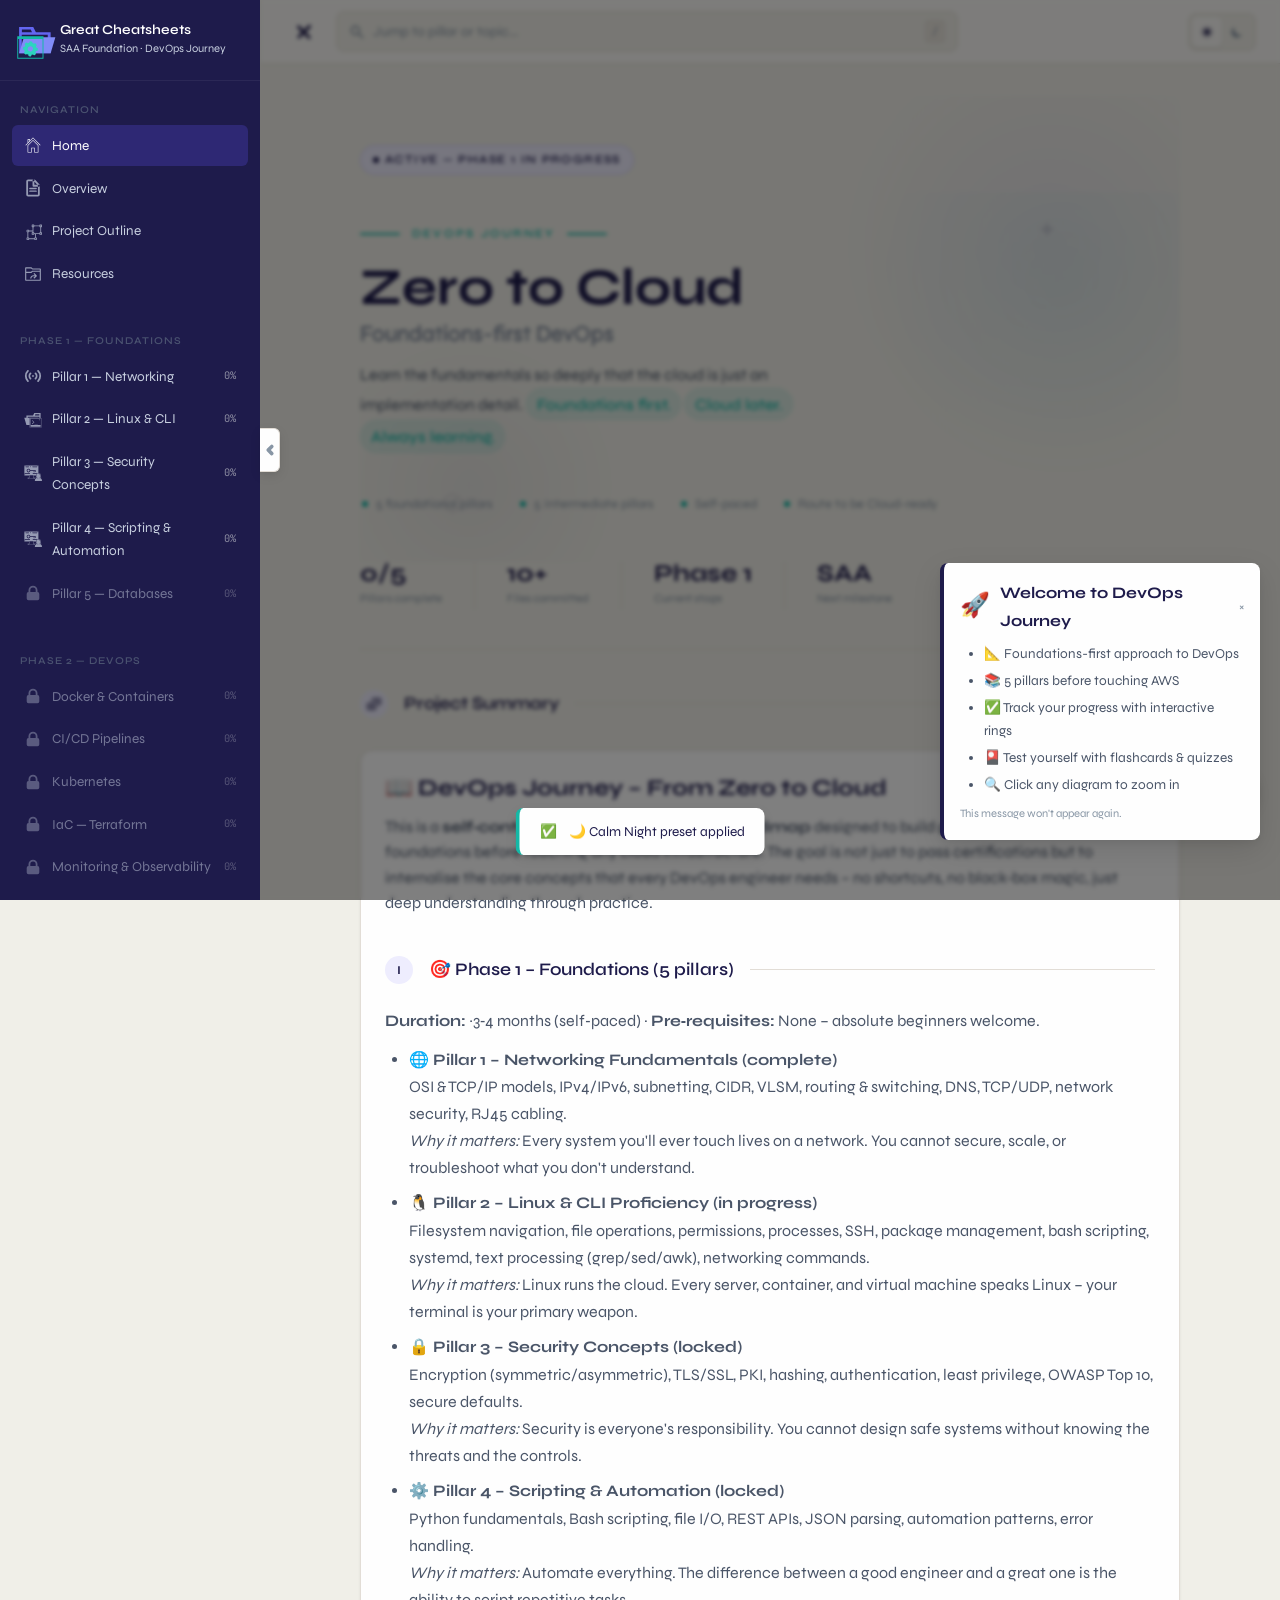
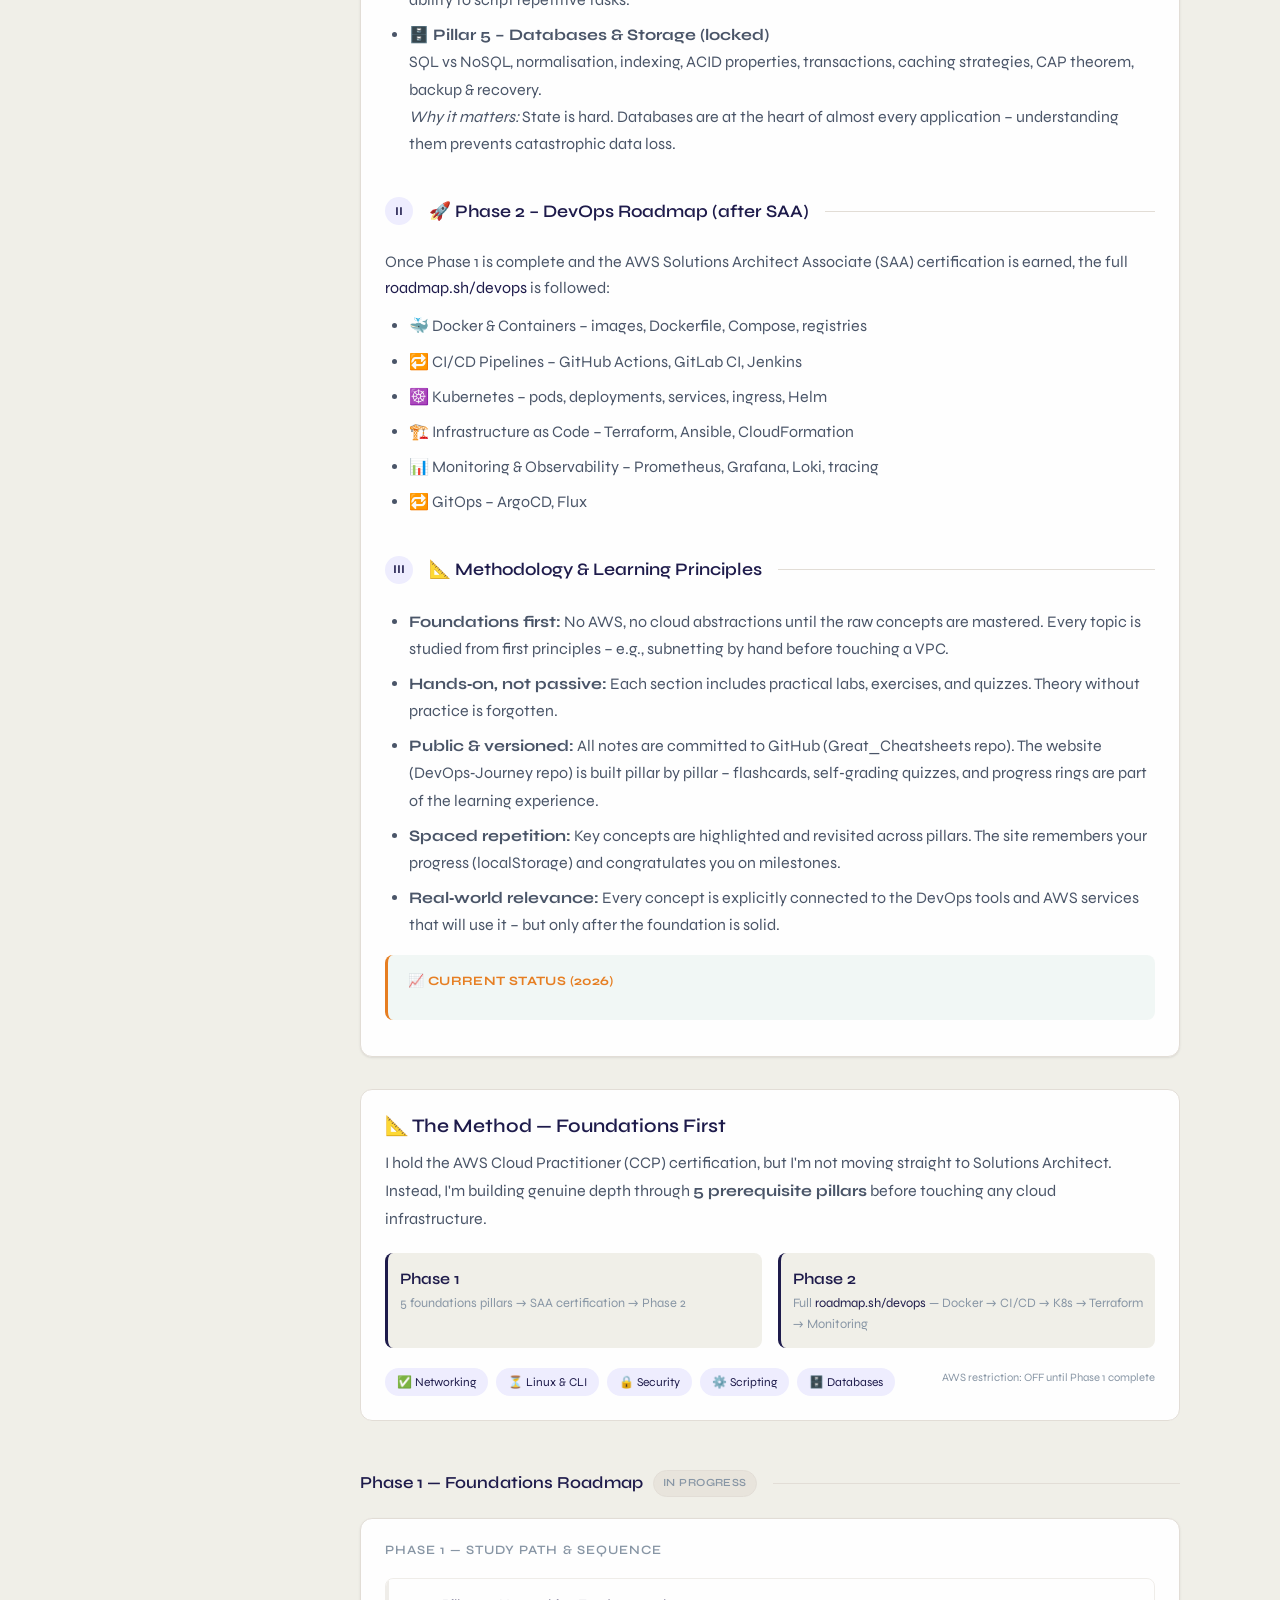
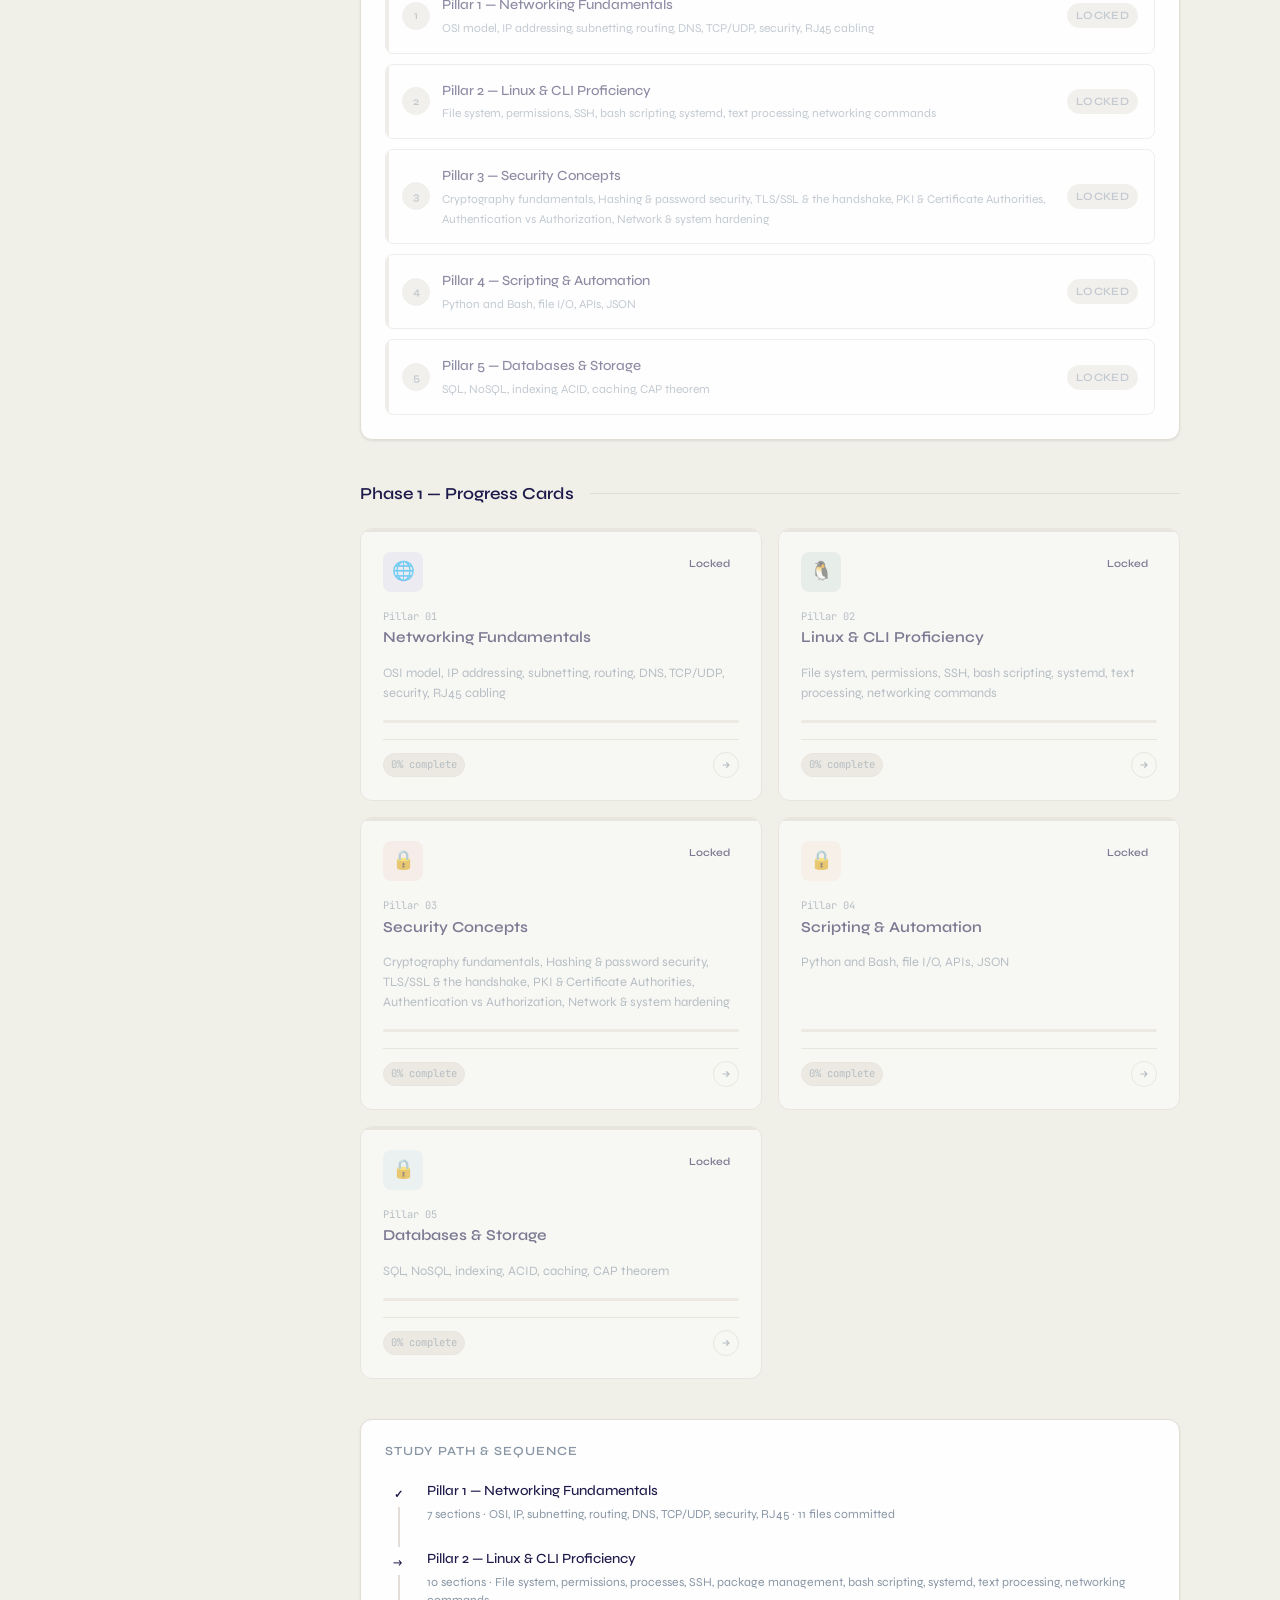
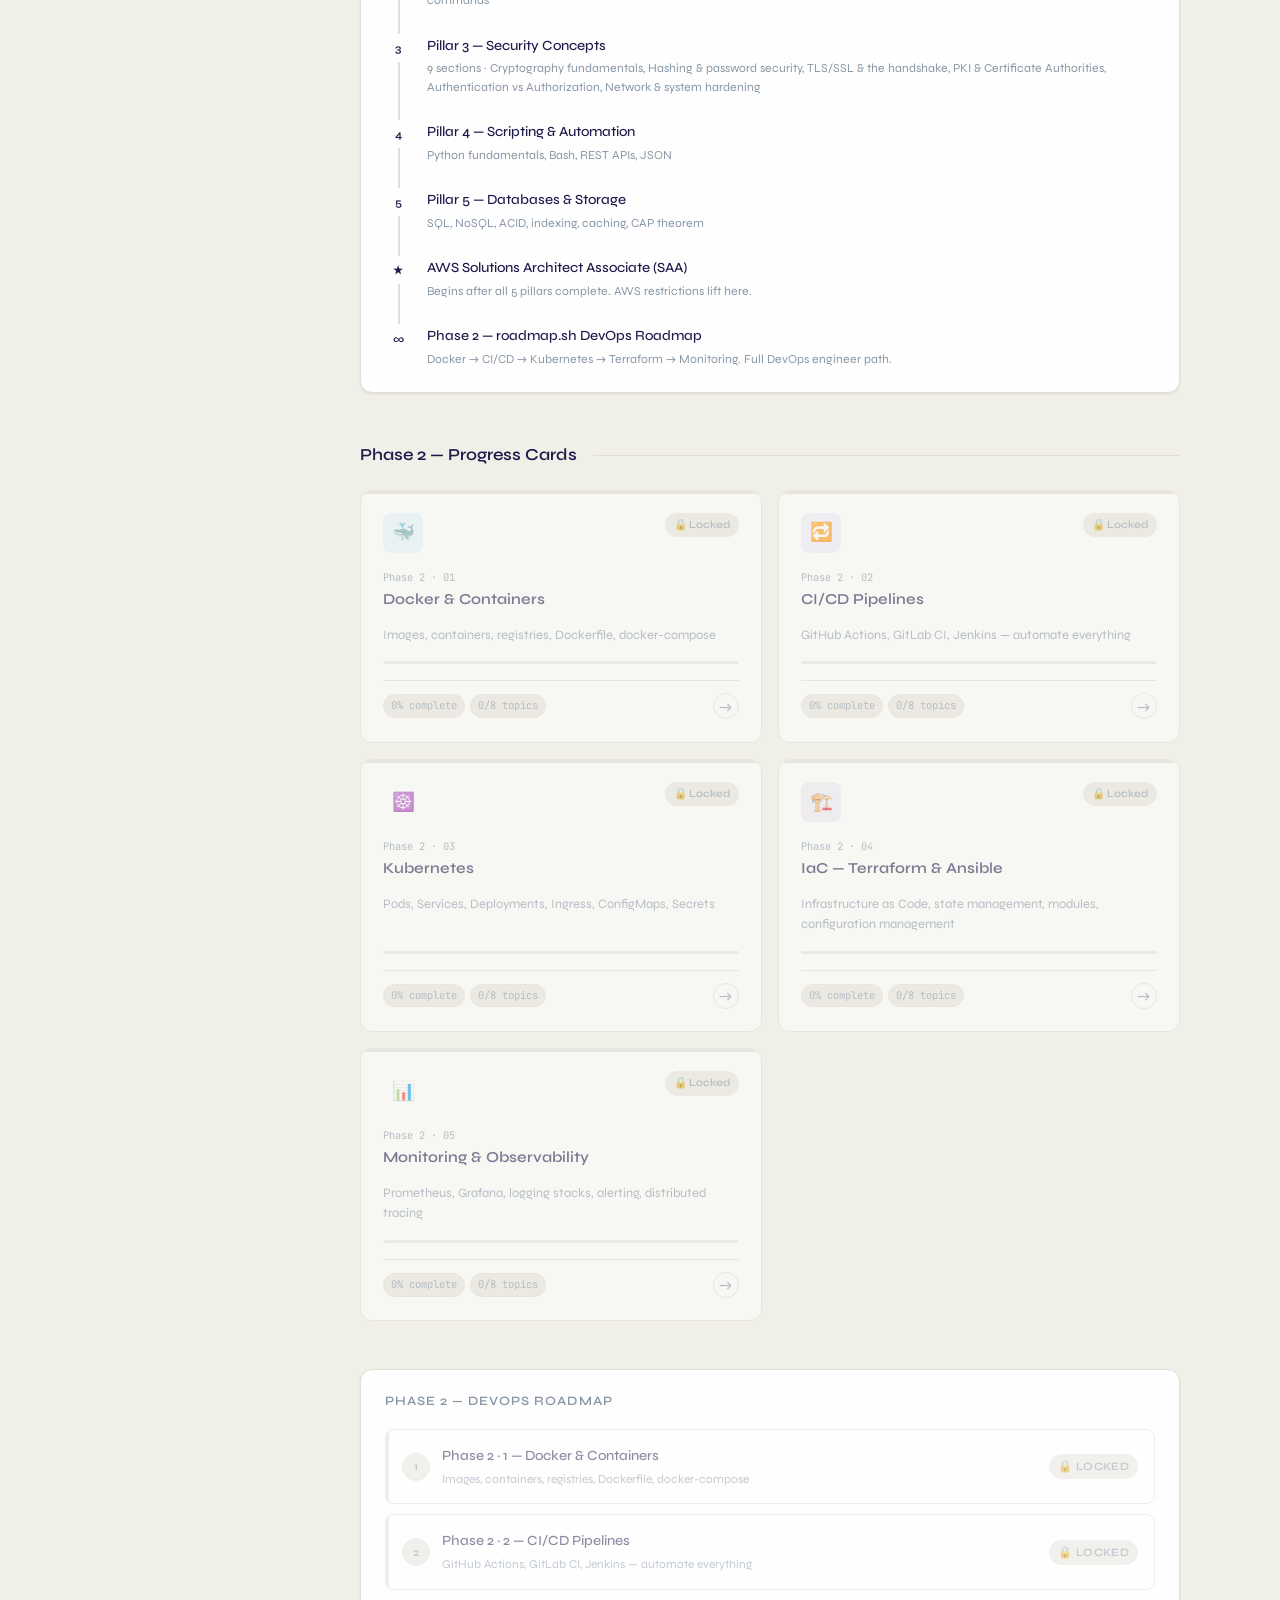
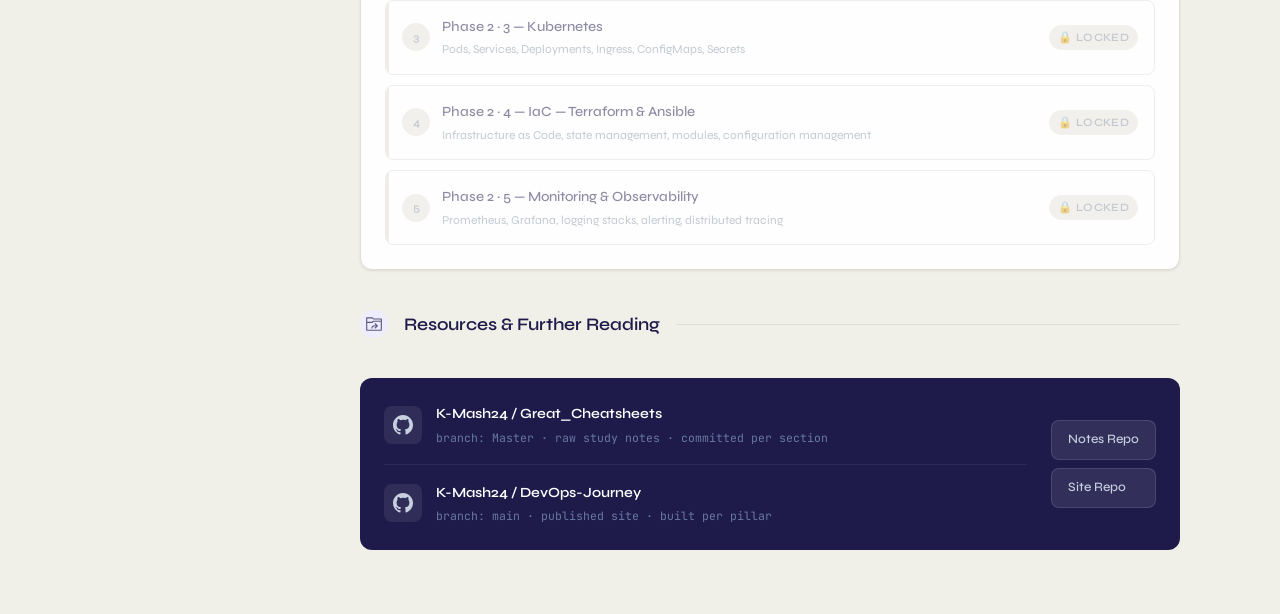
==== commit 48d89f8c: "Add initial implementation of flashcards, scripting overview, section accordions, and quiz functiona" ====
--- a/index.html
+++ b/index.html
@@ -138,11 +138,19 @@
         Pillar 3 — Security Concepts
         <span class="pillar-progress-percent" data-pillar-progress="security">0%</span>
       </a>
-      <span class="nav-item disabled" data-pillar="scripting" data-disabled="true" onclick="return showComingSoonForPillar(this)">
-        <svg class="nav-icon" viewBox="0 0 20 20" fill="currentColor" aria-hidden="true"><path fill-rule="evenodd" d="M5 9V7a5 5 0 0110 0v2a2 2 0 012 2v5a2 2 0 01-2 2H5a2 2 0 01-2-2v-5a2 2 0 012-2zm8-2v2H7V7a3 3 0 016 0z" clip-rule="evenodd"/></svg>
-        Pillar 4 — Scripting
+      <a class="nav-item" href="html/scripting.html" data-pillar="scripting">
+        <svg 
+          class="nav-icon" 
+          viewBox="0 0 512 512" 
+          fill="currentColor" 
+          xmlns="http://www.w3.org/2000/svg" 
+          aria-hidden="true"
+        > 
+          <path d="M409.52 270.851v17.538c0 19.221-15.578 34.8-34.789 34.8H45.052c-19.211 0-34.789-15.578-34.789-34.8v-17.538zm0-198.423v198.423H10.262V72.428c0-19.211 15.578-34.789 34.789-34.789H374.73c19.212-.001 34.79 15.578 34.79 34.789M272.698 403.935h-125.61c9.795-26.75 14.199-54 14.45-80.749h96.708c.254 26.75 4.656 53.999 14.452 80.749m159.979 1.365h-44.7c-38.141 0-69.061 30.919-69.061 69.061h182.821c.001-38.14-30.919-69.061-69.06-69.061m-22.35 9.076c-33.007 0-59.765-26.757-59.765-59.764v-31.2c0-33.007 26.757-59.764 59.764-59.764s59.764 26.757 59.764 59.764v31.2c.002 33.007-26.757 59.764-59.763 59.764m-41.852-345.95H246.688c-5.667 0-10.262 4.594-10.262 10.262s4.595 10.262 10.262 10.262h121.787c5.667 0 10.262-4.594 10.262-10.262 0-5.667-4.596-10.262-10.262-10.262M185.236 88.951h4.105c5.667 0 10.262-4.594 10.262-10.262s-4.595-10.262-10.262-10.262h-4.105c-5.667 0-10.262 4.594-10.262 10.262-.001 5.668 4.595 10.262 10.262 10.262m-43.615-10.262c0-5.668-4.595-10.262-10.262-10.262H51.312c-5.667 0-10.262 4.594-10.262 10.262s4.595 10.262 10.262 10.262h80.046c5.667 0 10.263-4.595 10.263-10.262m182.939 98.793H178.046c-4.768-23.393-25.499-41.049-50.279-41.049-28.293 0-51.312 23.018-51.312 51.312s23.019 51.312 51.312 51.312c24.78 0 45.512-17.656 50.279-41.049h97.768v30.787c0 5.668 4.595 10.262 10.262 10.262s10.262-4.594 10.262-10.262v-30.787h17.959v17.104c0 5.668 4.595 10.262 10.262 10.262s10.262-4.594 10.262-10.262v-27.367c.001-5.669-4.594-10.263-10.261-10.263m-196.793 41.049c-16.976 0-30.787-13.811-30.787-30.787s13.811-30.787 30.787-30.787 30.787 13.811 30.787 30.787-13.811 30.787-30.787 30.787m334.969 182.452c10.949-12.361 17.616-28.598 17.616-46.371v-31.2c0-35.405-26.416-64.737-60.571-69.371V72.428c0-24.842-20.21-45.052-45.051-45.052H45.052C20.21 27.376 0 47.586 0 72.428v215.961c0 24.847 20.21 45.062 45.052 45.062h105.906c-1.08 20.814-4.832 40.999-11.177 60.222h-26.338c-5.667 0-10.262 4.594-10.262 10.262s4.595 10.262 10.262 10.262h192.902c5.667 0 10.262-4.594 10.262-10.262s-4.595-10.262-10.262-10.262h-26.337c-6.345-19.224-10.098-39.41-11.177-60.222h71.47v21.161c0 17.772 6.667 34.009 17.616 46.371-28.872 11.869-49.263 40.278-49.263 73.379 0 5.668 4.595 10.262 10.262 10.262h182.822c5.667 0 10.262-4.594 10.262-10.262 0-33.102-20.39-61.51-49.264-73.379m-2.908-77.572v31.2c0 27.296-22.207 49.502-49.502 49.502s-49.502-22.206-49.502-49.501v-31.2c0-27.296 22.207-49.502 49.502-49.502 27.295.001 49.502 22.207 49.502 49.501M20.525 72.428c0-13.524 11.003-24.527 24.527-24.527H374.73c13.524 0 24.526 11.002 24.526 24.527v181.841a69.5 69.5 0 0 0-19.824 6.32H20.525zm0 215.961v-7.276h334.041c-6.936 9.122-11.695 19.985-13.479 31.813H45.052c-13.524 0-24.527-11.007-24.527-24.537m237.951 34.856h-97.167c5.793-19.342 9.21-39.513 10.201-60.222h76.766c.99 20.709 4.406 40.877 10.2 60.222m71.599 70.426c4.271-24.169 23.359-43.287 47.51-47.613 9.778 5.195 20.92 8.151 32.742 8.151s22.964-2.957 32.742-8.151c24.15 4.326 43.237 23.444 47.51 47.613"/>
+        </svg>
+        Pillar 4 — Scripting & Automation
         <span class="pillar-progress-percent" data-pillar-progress="scripting">0%</span>
-      </span>
+      </a>
       <span class="nav-item disabled" data-pillar="databases" data-disabled="true" onclick="return showComingSoonForPillar(this)">
         <svg class="nav-icon" viewBox="0 0 20 20" fill="currentColor" aria-hidden="true"><path fill-rule="evenodd" d="M5 9V7a5 5 0 0110 0v2a2 2 0 012 2v5a2 2 0 01-2 2H5a2 2 0 01-2-2v-5a2 2 0 012-2zm8-2v2H7V7a3 3 0 016 0z" clip-rule="evenodd"/></svg>
         Pillar 5 — Databases
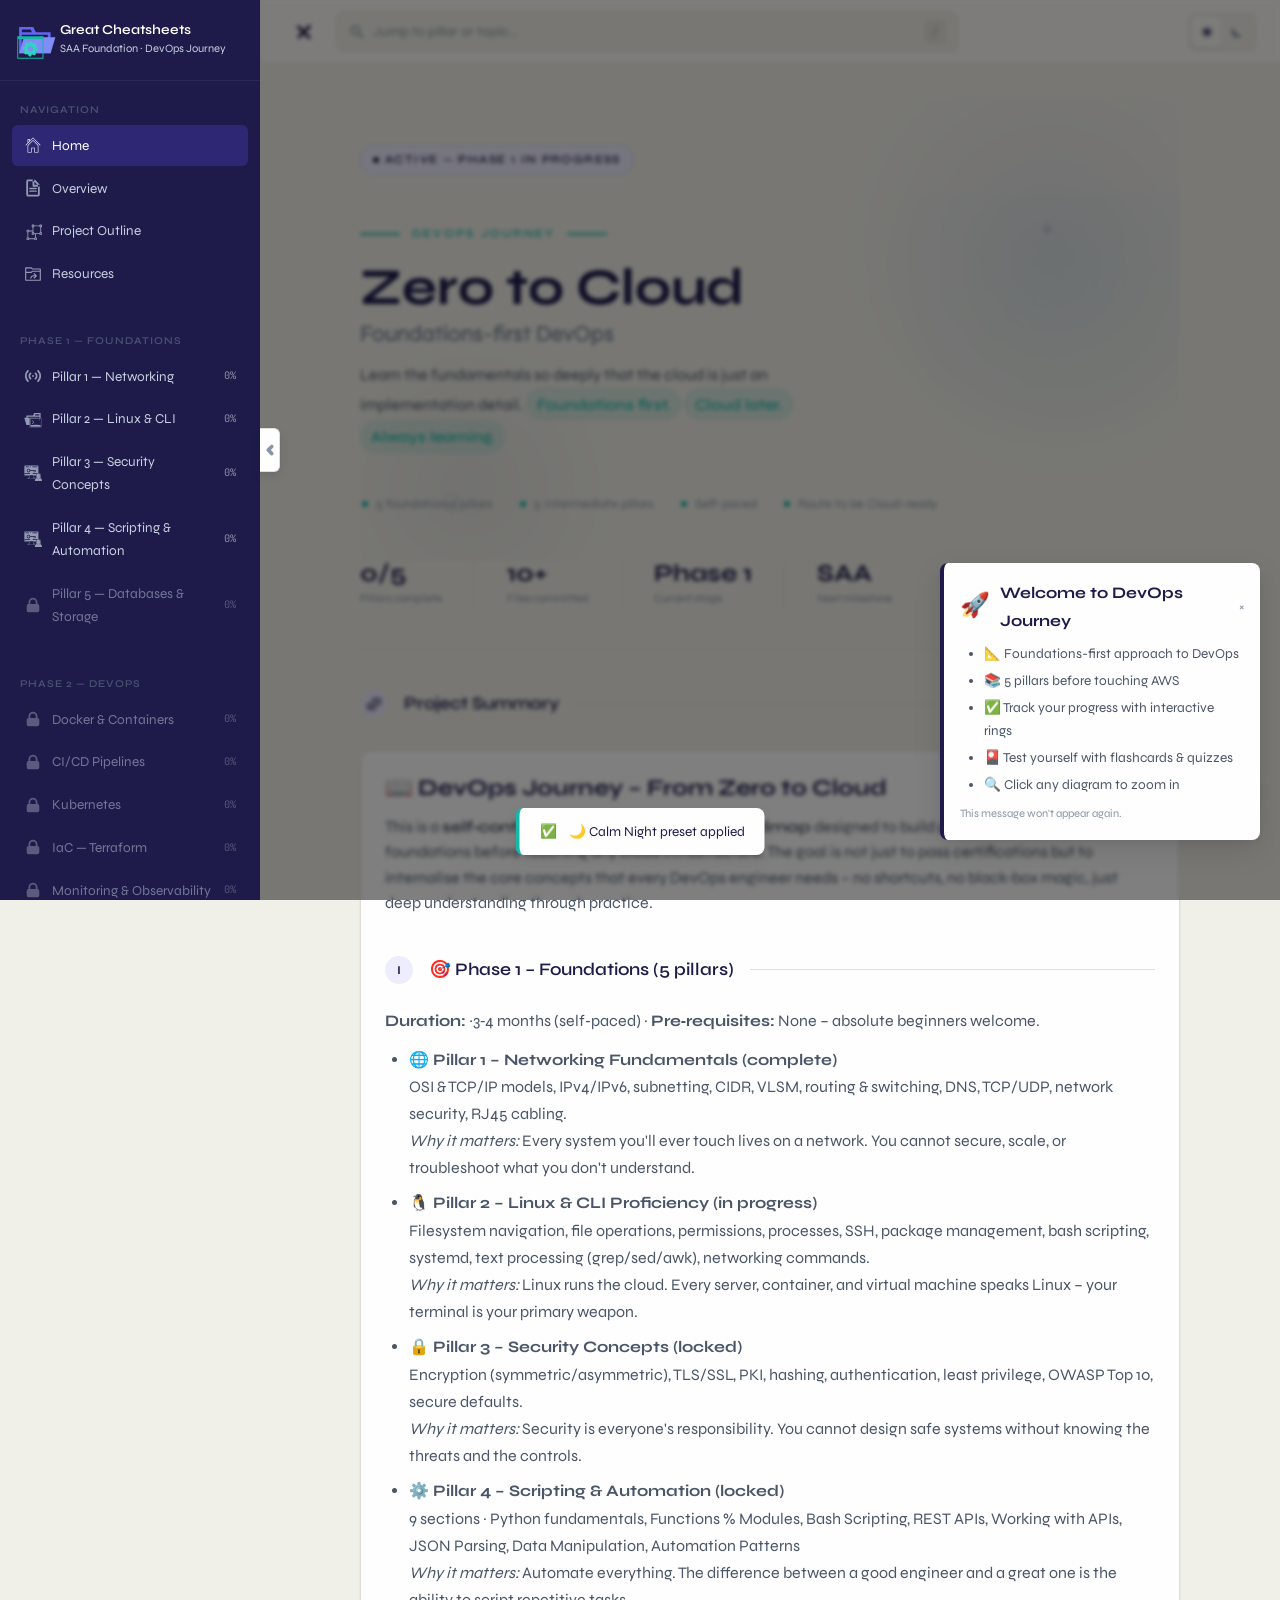
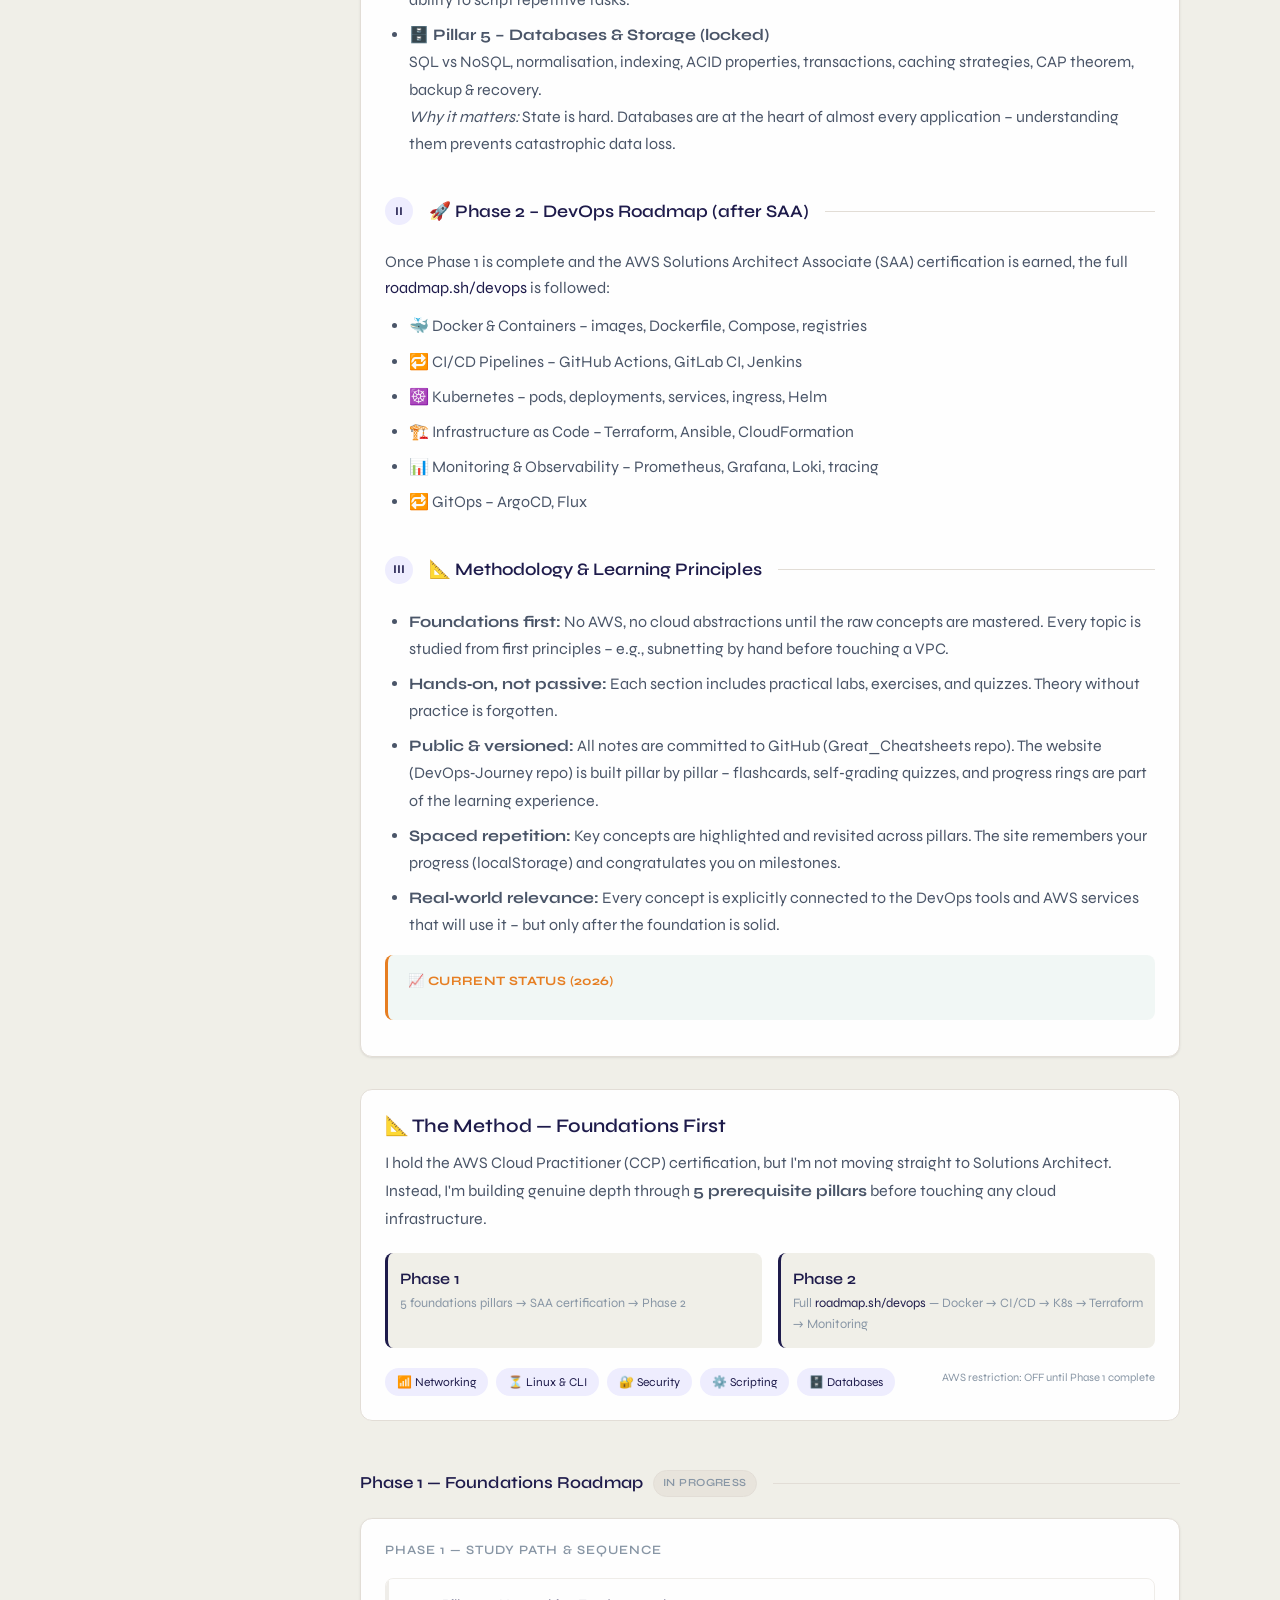
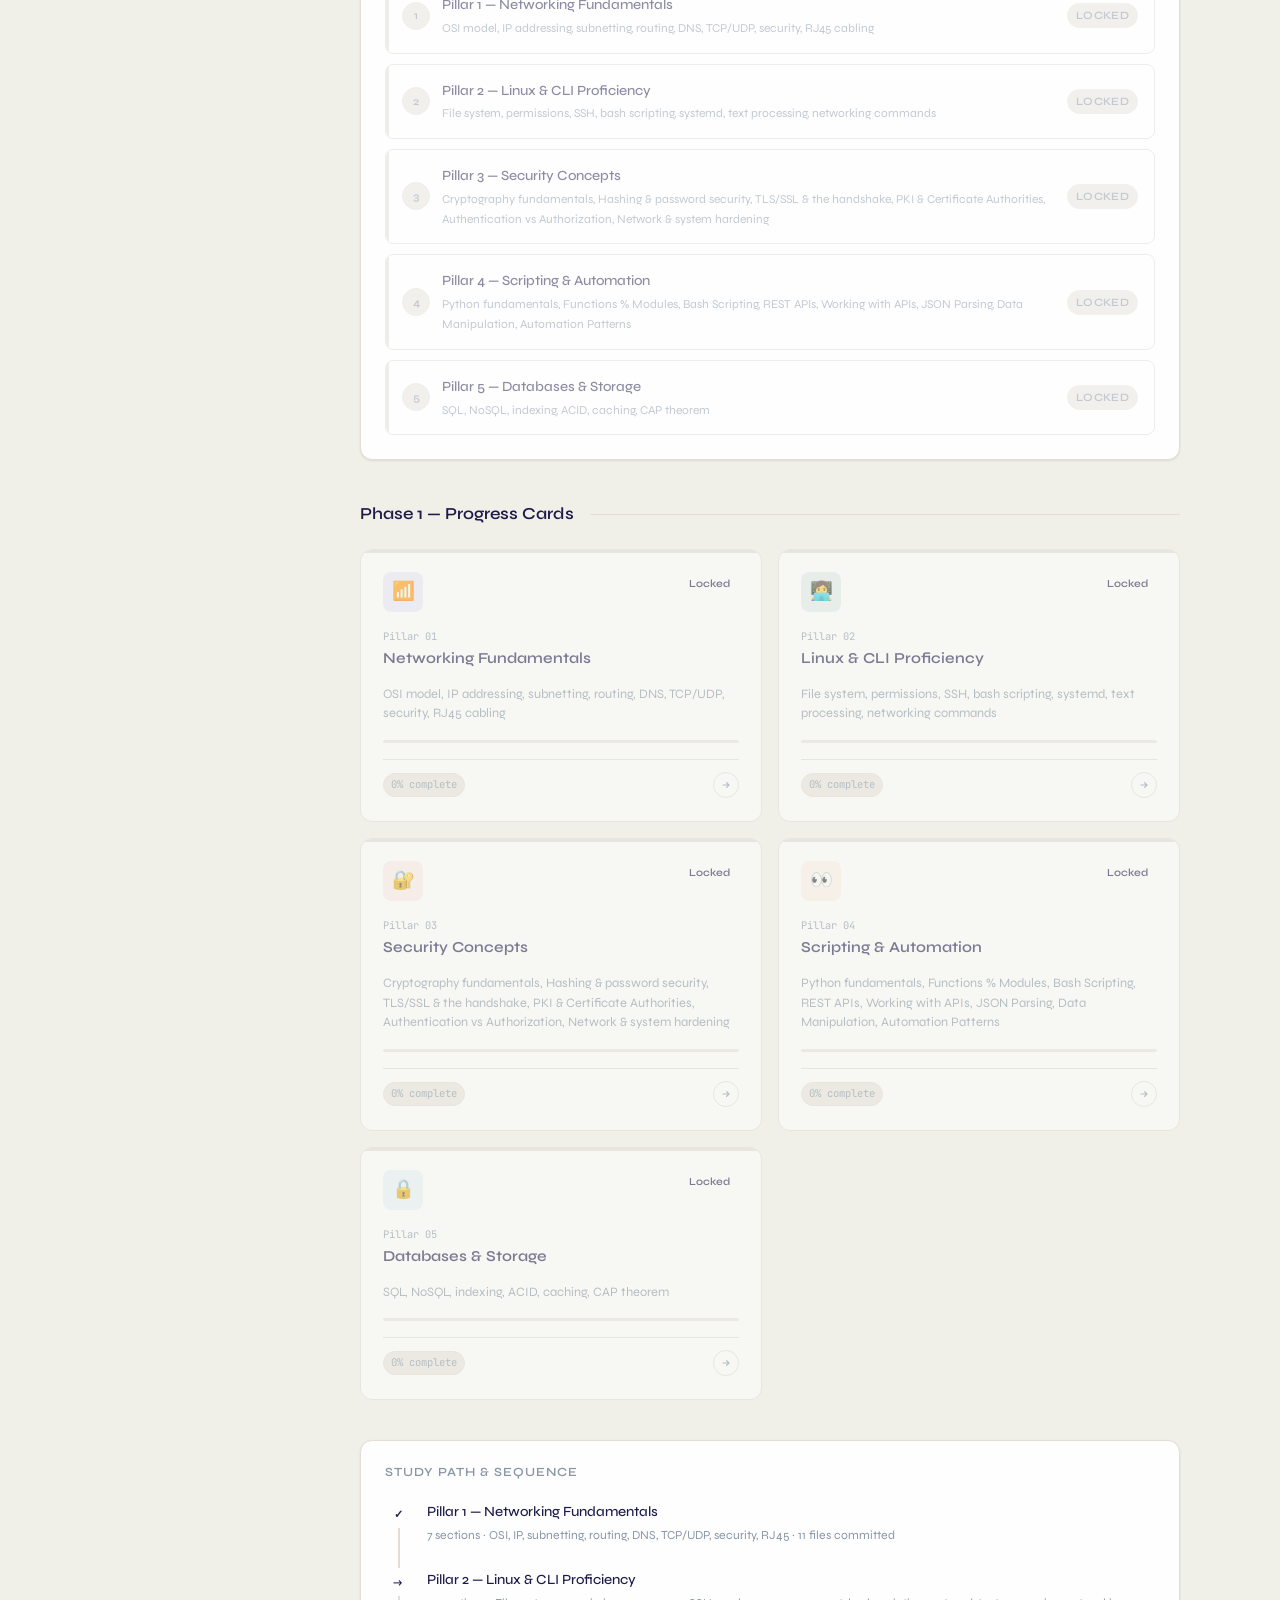
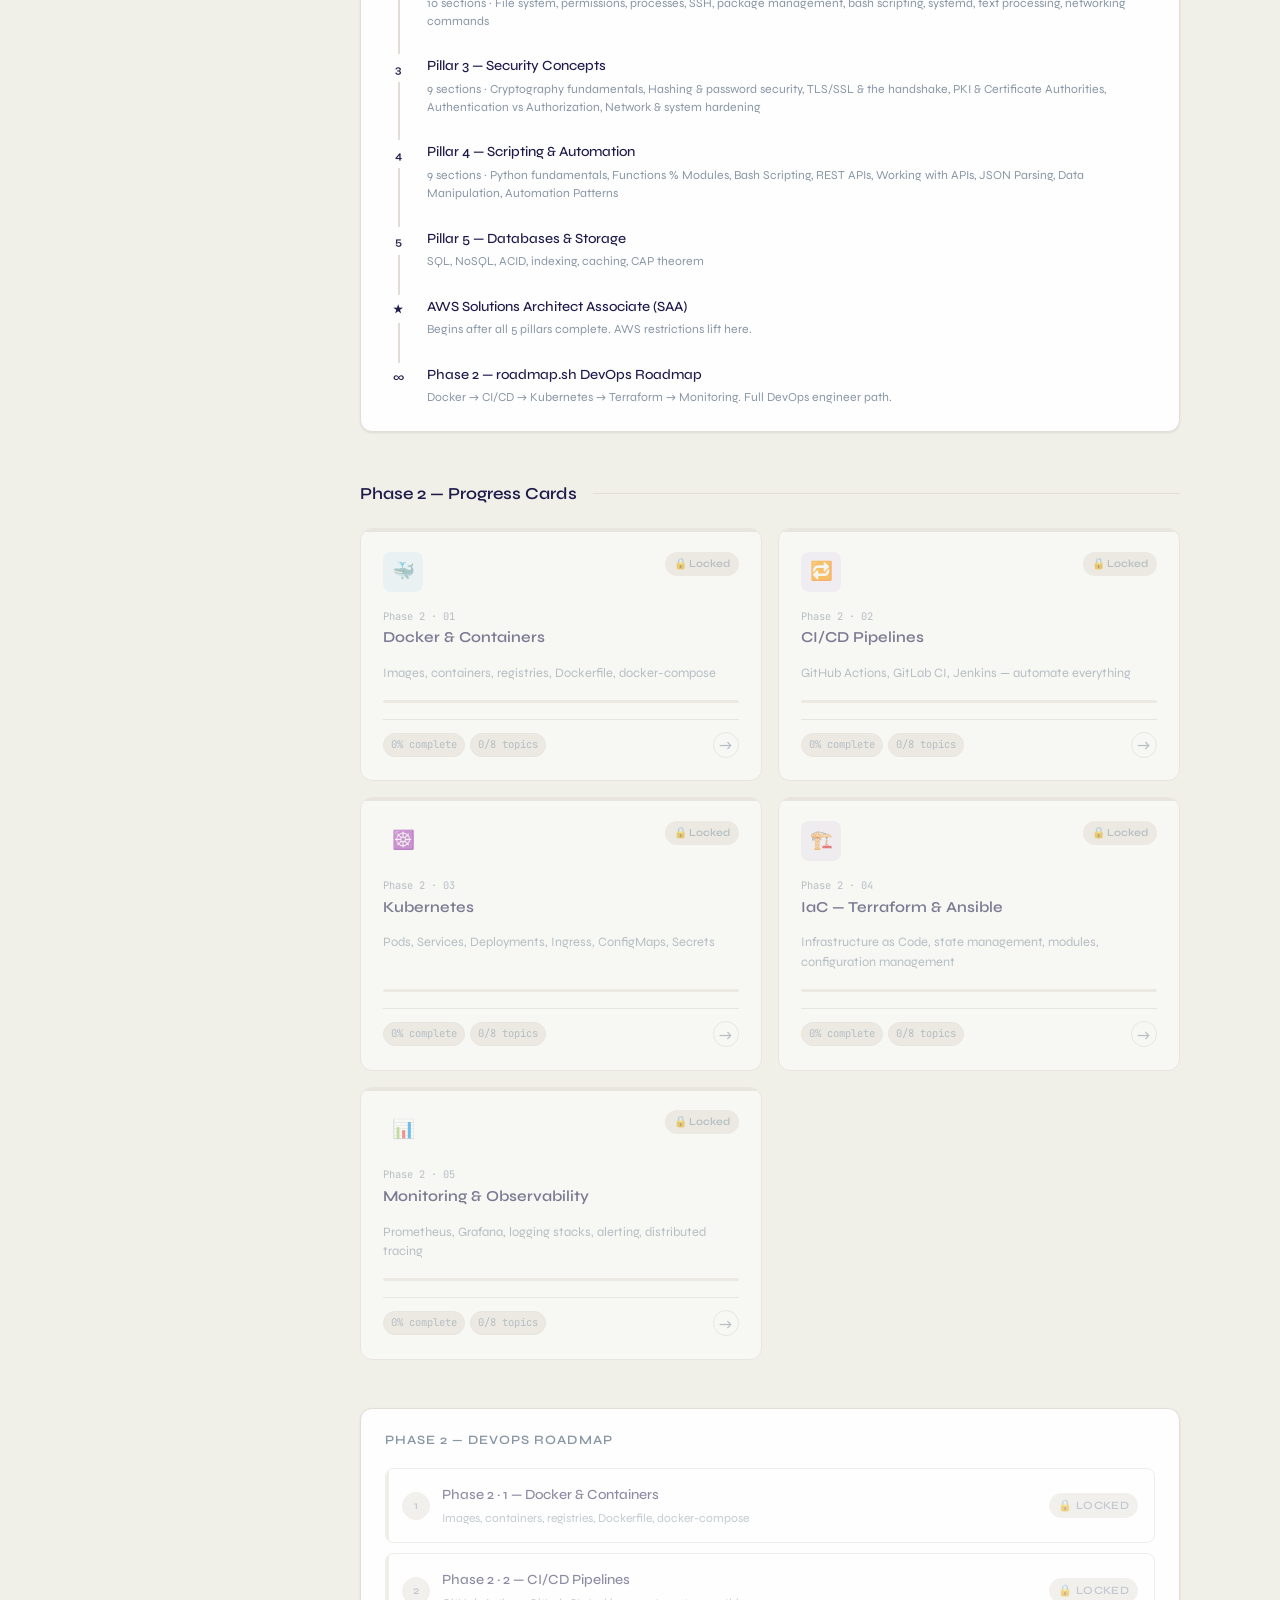
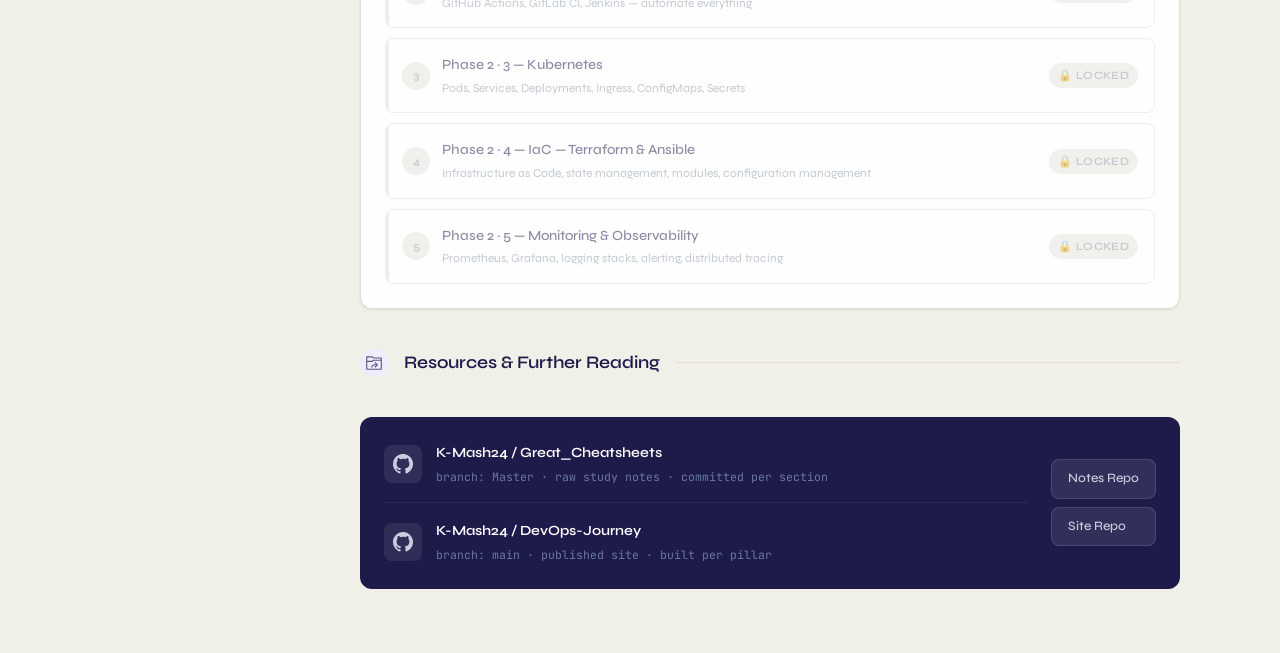
==== commit a9ed29d7: "Add progress indicators and update navigation for new pillars - Added progress indicators for each p" ====
--- a/index.html
+++ b/index.html
@@ -153,7 +153,7 @@
       </a>
       <span class="nav-item disabled" data-pillar="databases" data-disabled="true" onclick="return showComingSoonForPillar(this)">
         <svg class="nav-icon" viewBox="0 0 20 20" fill="currentColor" aria-hidden="true"><path fill-rule="evenodd" d="M5 9V7a5 5 0 0110 0v2a2 2 0 012 2v5a2 2 0 01-2 2H5a2 2 0 01-2-2v-5a2 2 0 012-2zm8-2v2H7V7a3 3 0 016 0z" clip-rule="evenodd"/></svg>
-        Pillar 5 — Databases
+        Pillar 5 — Databases & Storage
         <span class="pillar-progress-percent" data-pillar-progress="databases">0%</span>
       </span>
     </nav>
--- a/style.css
+++ b/style.css
@@ -1414,7 +1414,6 @@
 }
 
 .page-header .header-left h1 {
-  font-size: 1.8rem;
   font-weight: 700;
   font-family: var(--font-display);
   margin: 0;
@@ -1549,6 +1548,14 @@
   border-radius: 50%;
   background: var(--text-primary);
 }
+
+.header-text {
+  width: 100%;
+  display: flex;
+  gap: 6px;
+  align-items: center;
+  flex-direction: row;
+};
 
 /* ============================================================
    RESPONSIVE
@@ -3202,9 +3209,6 @@
   border-radius: 50%;
   background: var(--accent-primary);
   animation: pulse 2s ease-in-out infinite;
-}
-.hero-eyebrow .page-icon{
-  padding: 4px 0;
 }
 @keyframes pulse {
   0%,
@@ -5734,8 +5738,7 @@
 }
 
 .page-icon {
-  width: 32px;
-  height: 32px;
+  width: 40px;
   flex-shrink: 0;
   color: var(--accent-primary);
   opacity: 0.8;
@@ -5759,14 +5762,12 @@
 /* Responsive */
 @media (max-width: 768px) {
   .page-icon {
-    width: 26px;
-    height: 26px;
+    display: none;
   }
 }
 
 @media (max-width: 480px) {
   .page-icon {
-    width: 22px;
-    height: 22px;
+    display: none;
   }
 }
--- a/style.css
+++ b/style.css
@@ -1414,7 +1414,6 @@
 }
 
 .page-header .header-left h1 {
-  font-size: 1.8rem;
   font-weight: 700;
   font-family: var(--font-display);
   margin: 0;
@@ -1549,6 +1548,14 @@
   border-radius: 50%;
   background: var(--text-primary);
 }
+
+.header-text {
+  width: 100%;
+  display: flex;
+  gap: 6px;
+  align-items: center;
+  flex-direction: row;
+};
 
 /* ============================================================
    RESPONSIVE
@@ -3202,9 +3209,6 @@
   border-radius: 50%;
   background: var(--accent-primary);
   animation: pulse 2s ease-in-out infinite;
-}
-.hero-eyebrow .page-icon{
-  padding: 4px 0;
 }
 @keyframes pulse {
   0%,
@@ -5734,8 +5738,7 @@
 }
 
 .page-icon {
-  width: 32px;
-  height: 32px;
+  width: 40px;
   flex-shrink: 0;
   color: var(--accent-primary);
   opacity: 0.8;
@@ -5759,14 +5762,12 @@
 /* Responsive */
 @media (max-width: 768px) {
   .page-icon {
-    width: 26px;
-    height: 26px;
+    display: none;
   }
 }
 
 @media (max-width: 480px) {
   .page-icon {
-    width: 22px;
-    height: 22px;
+    display: none;
   }
 }
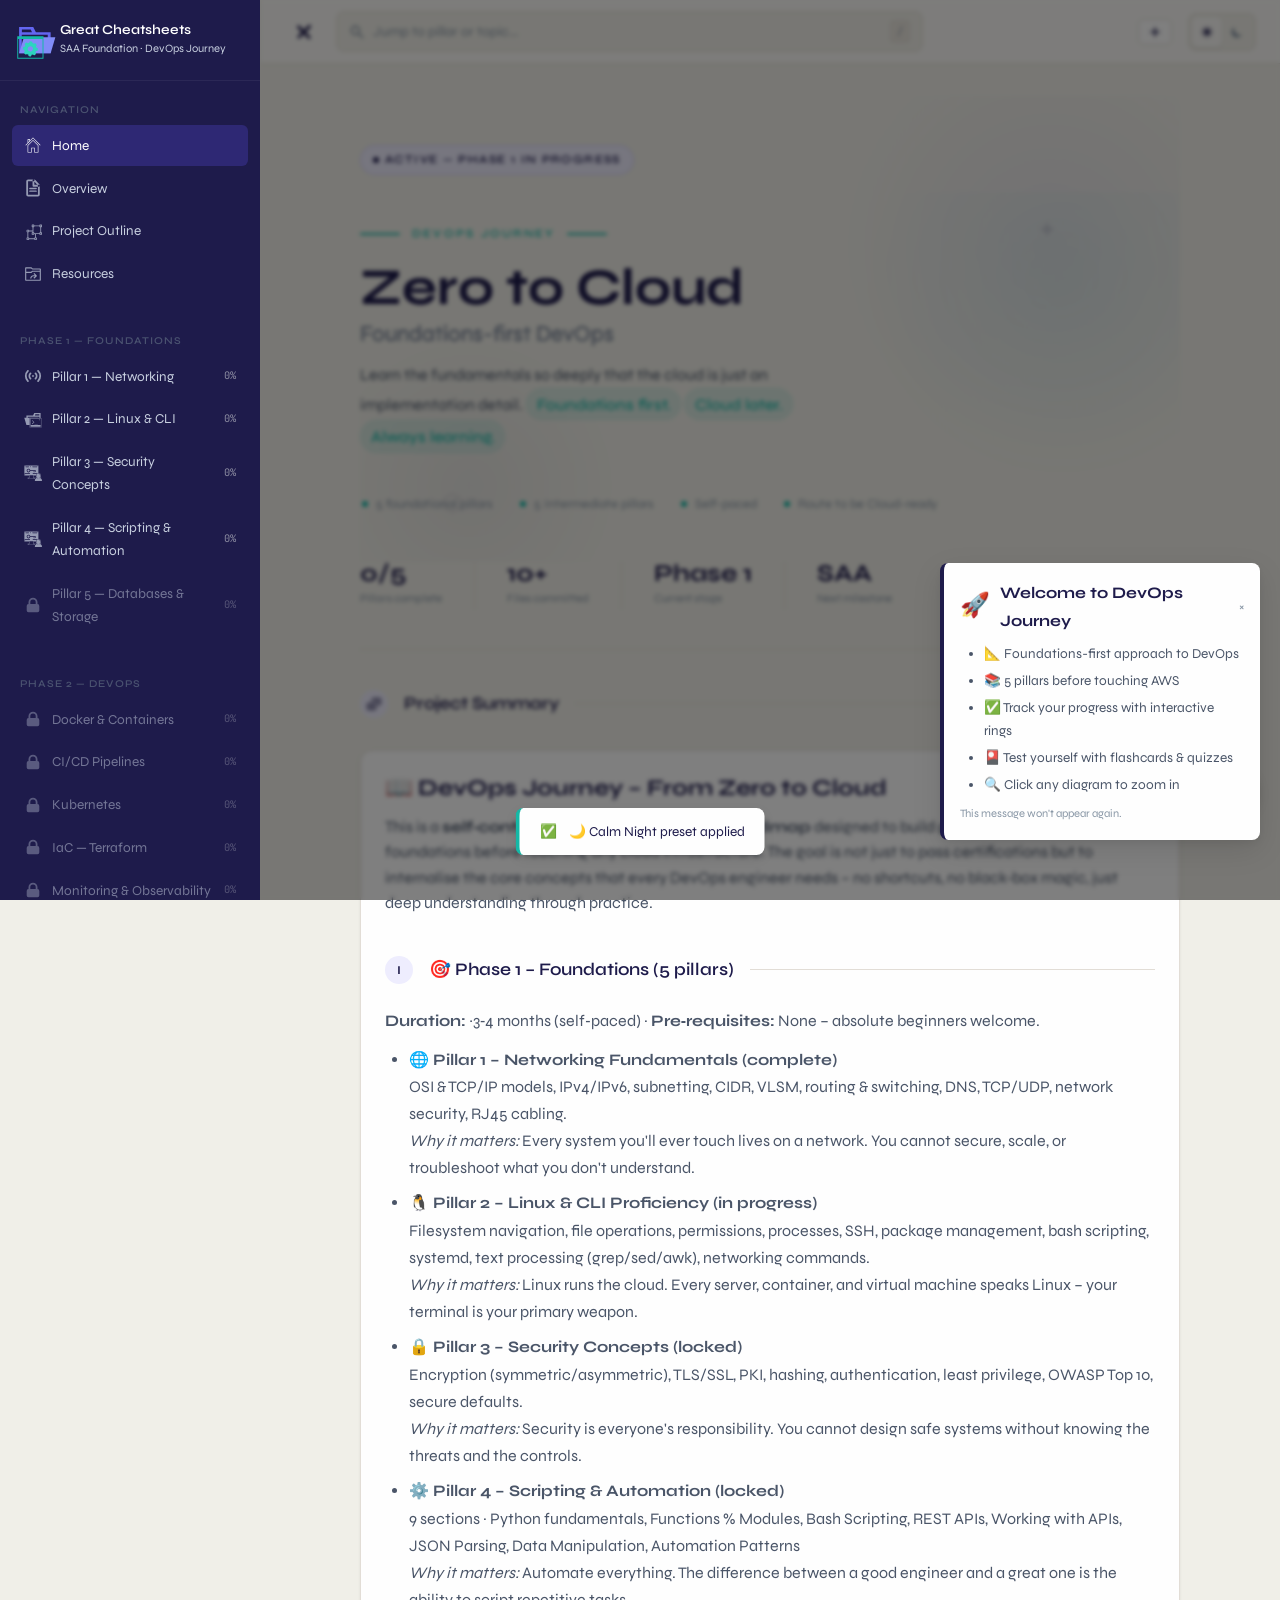
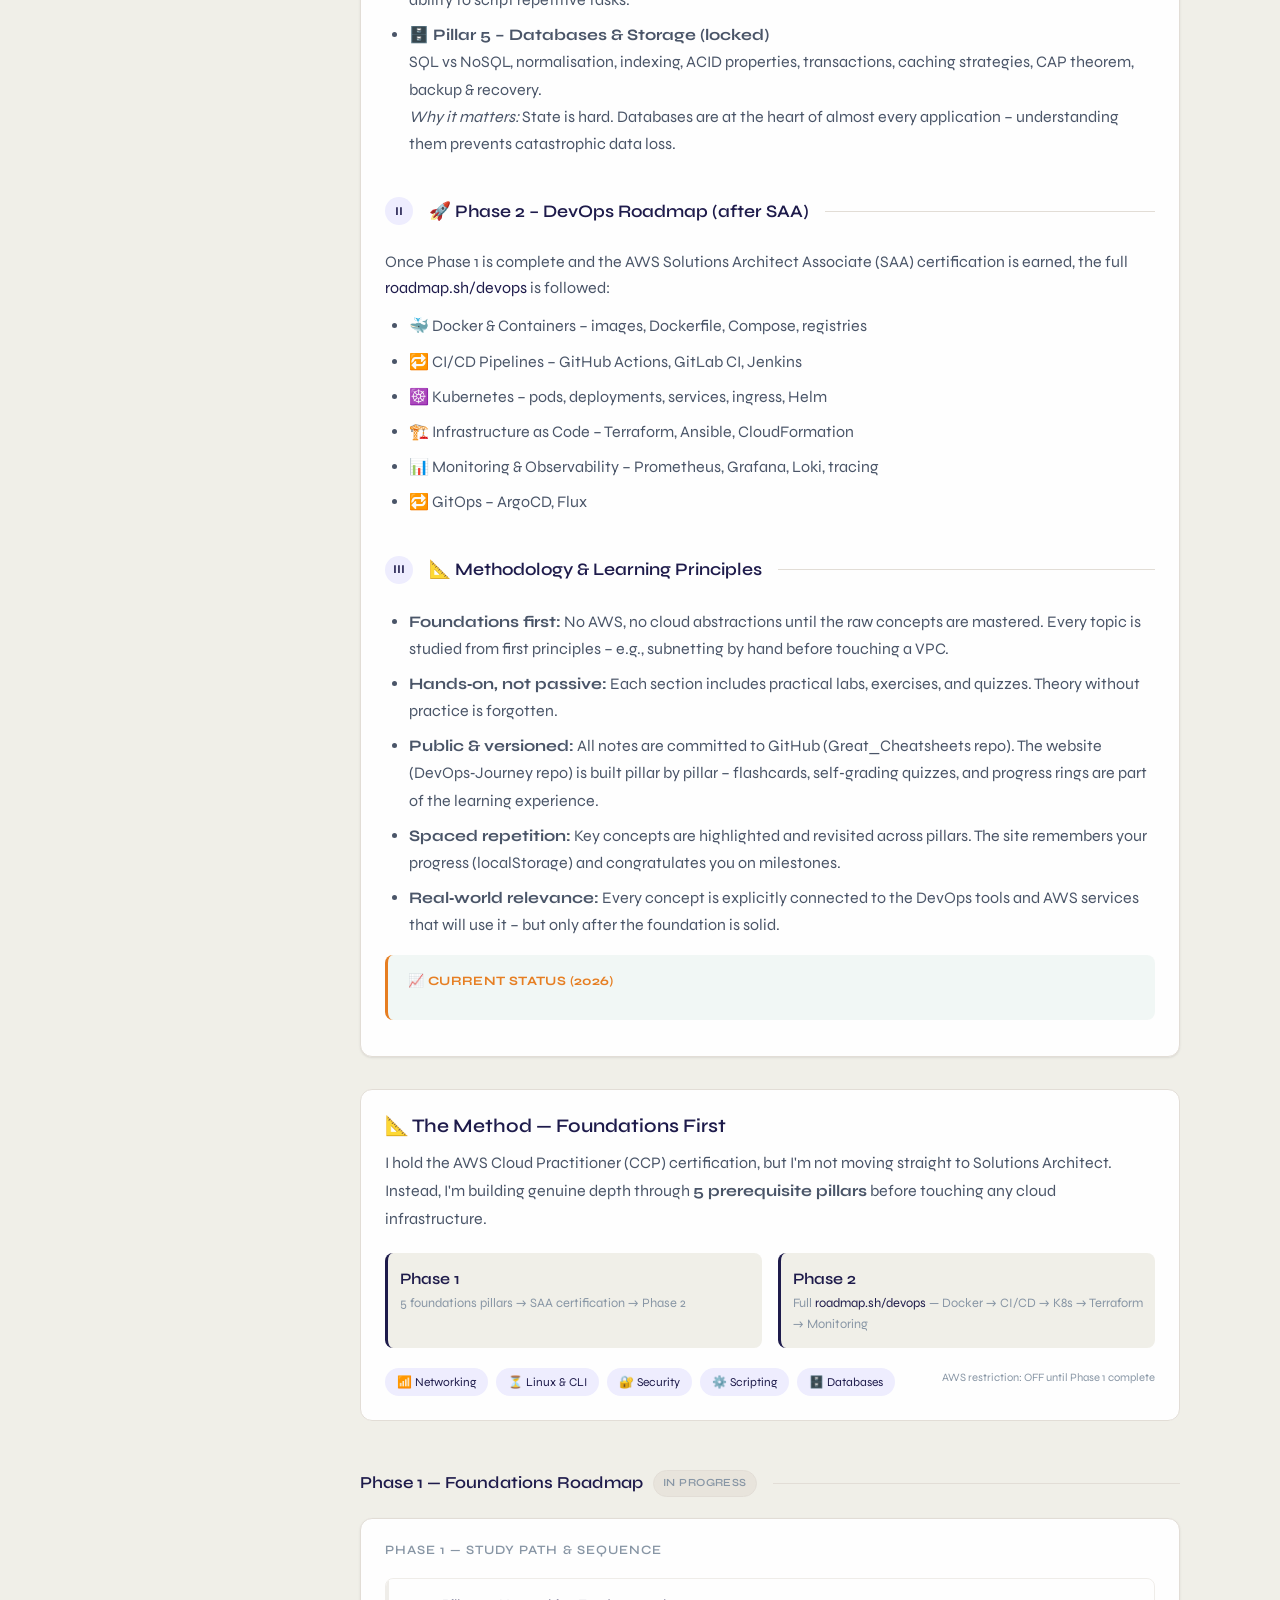
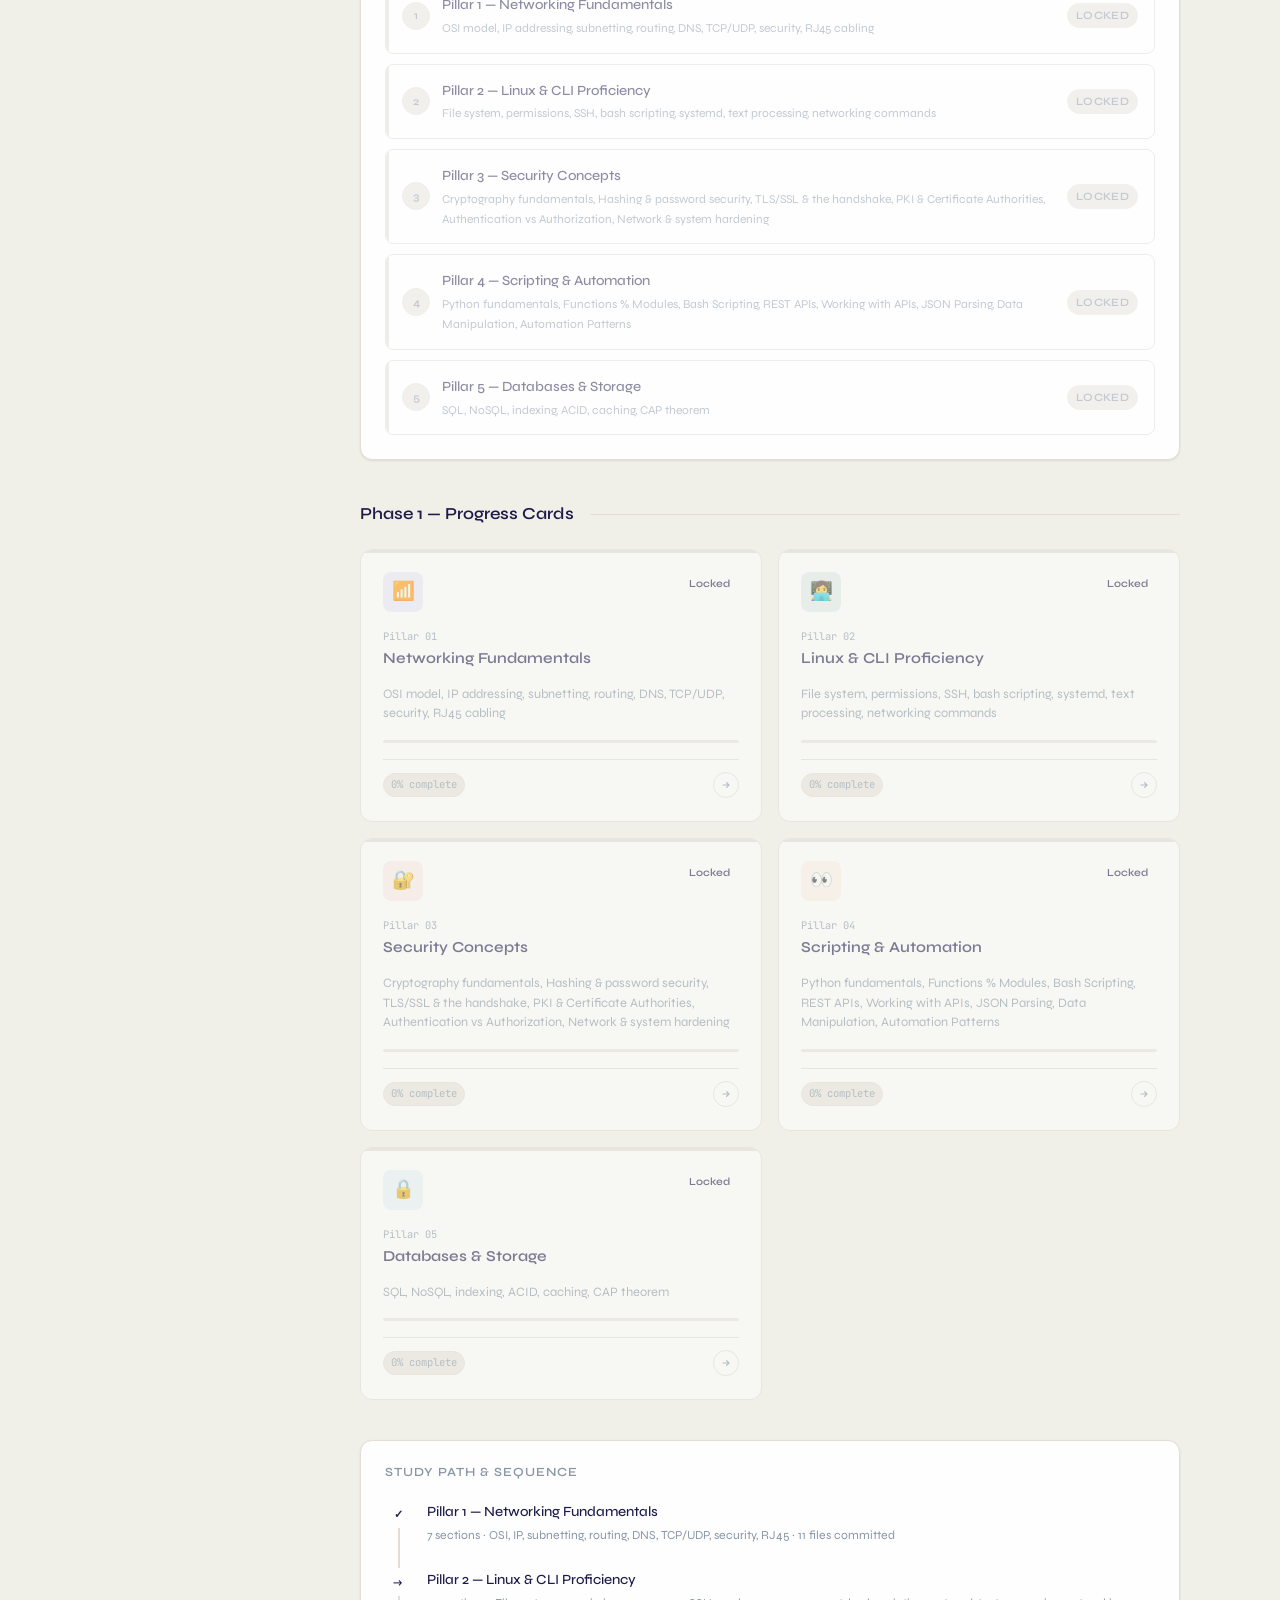
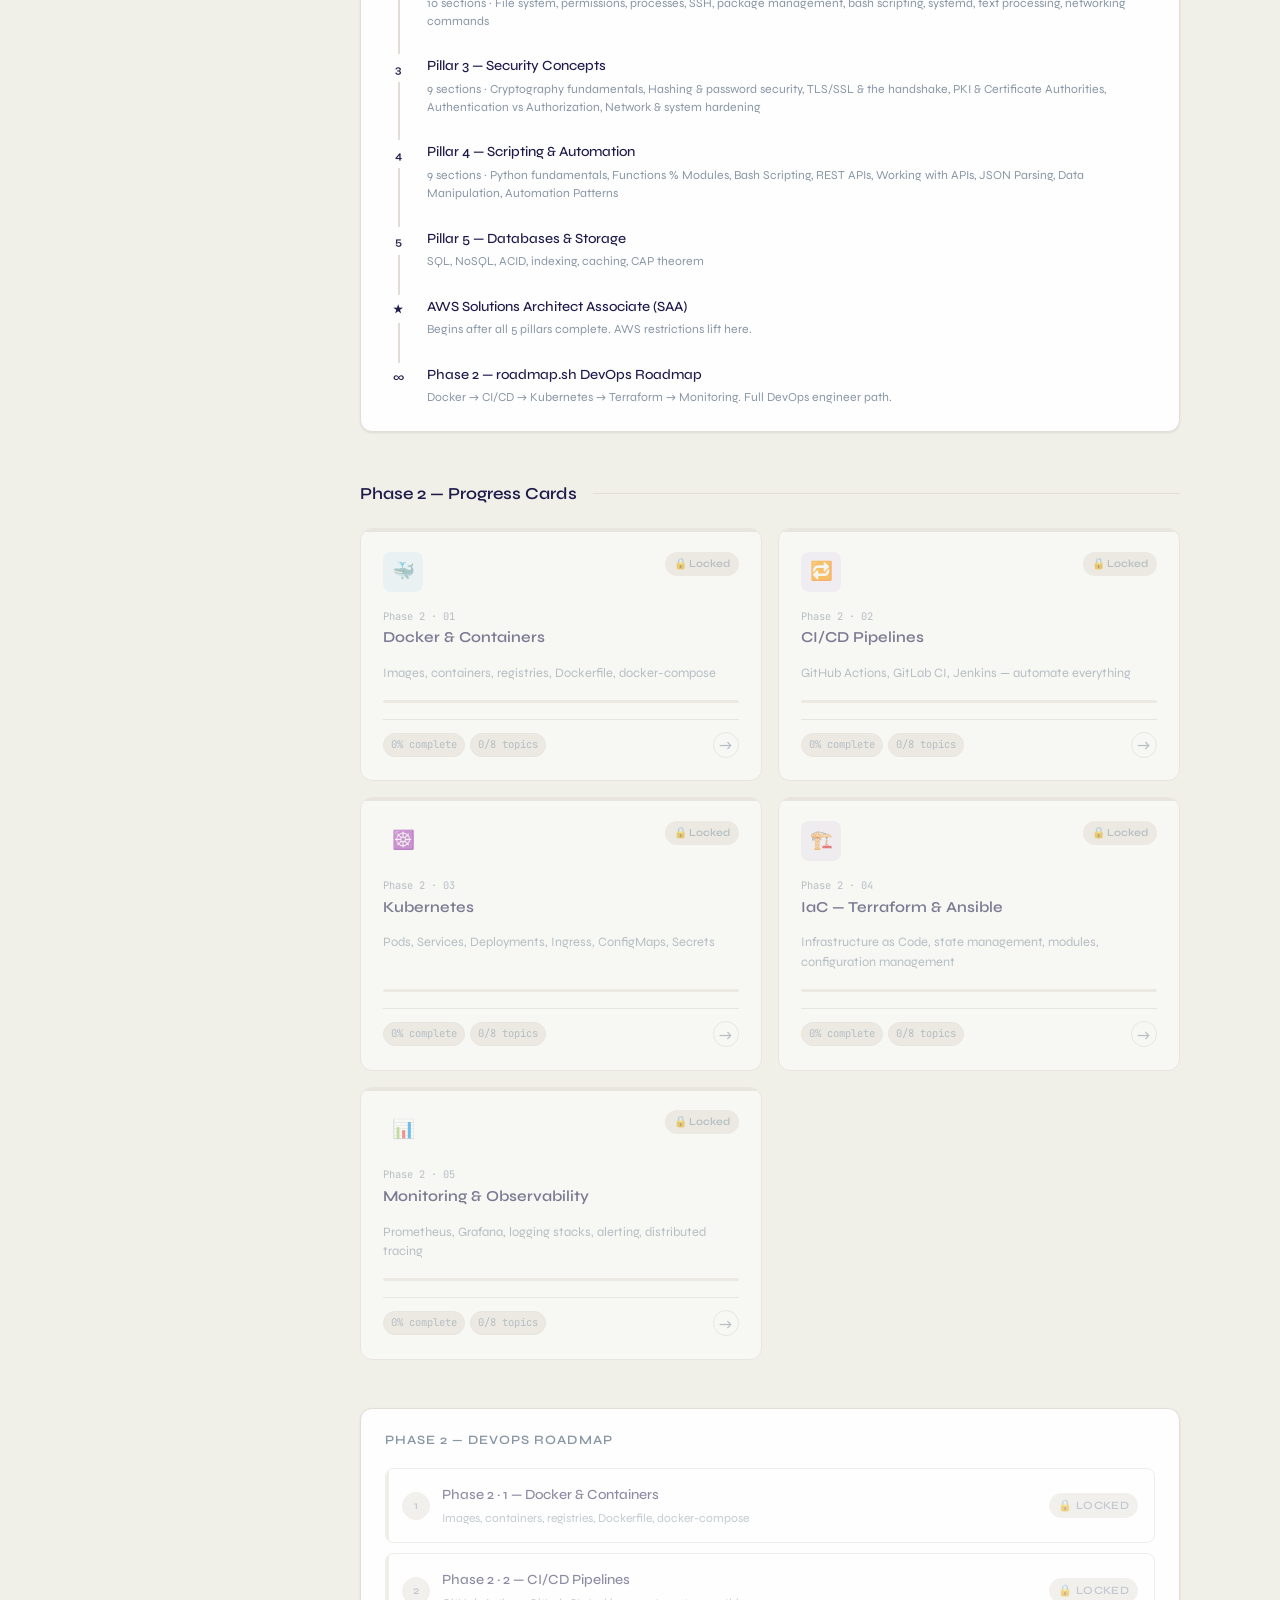
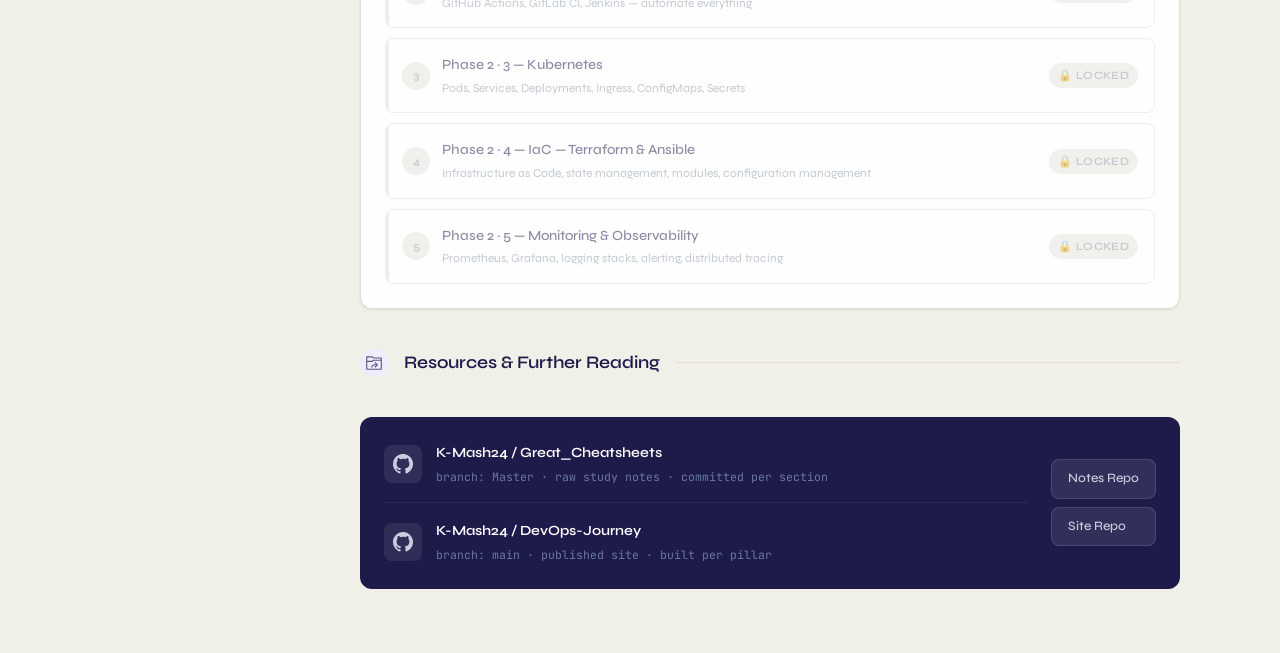
==== commit 7fdca0a3: "Refactor sidebar toggle implementation and update version numbers for deployment" ====
--- a/index.html
+++ b/index.html
@@ -29,15 +29,6 @@
 
   <!-- ======================= SIDEBAR ======================= -->
   <aside class="sidebar" id="sidebar">
-
-    <!-- Sidebar toggle button (on right border) - Always visible -->
-    <button class="sidebar-toggle" id="sidebarToggle" aria-label="Toggle sidebar (Ctrl+B)">
-      <svg class="toggle-icon" viewBox="0 0 20 20" fill="currentColor">
-        <path fill-rule="evenodd" d="M12.707 5.293a1 1 0 010 1.414L9.414 10l3.293 3.293a1 1 0 01-1.414 1.414l-4-4a1 1 0 010-1.414l4-4a1 1 0 011.414 0z" clip-rule="evenodd"/>
-      </svg>
-      <span class="toggle-tooltip">Ctrl+B</span>
-    </button>
-
     <div class="sidebar-logo">
       <a href="#home" class="logo-mark" aria-label="Home">
         <div class="logo-icon" aria-hidden="true">
--- a/style.css
+++ b/style.css
@@ -1191,11 +1191,11 @@
   box-shadow: var(--shadow-sm);
 }
 
-/* ── Sidebar Toggle ── */
-.sidebar-toggle {
+/* ── Sidebar Edge Toggle ── */
+#sidebarEdgeToggle {
   position: fixed;
   top: 50%;
-  left: var(--sidebar-width);
+  left: 0;
   transform: translateY(-50%);
   z-index: 999;
   width: 20px;
@@ -1211,27 +1211,47 @@
   color: var(--text-muted);
   transition: left 0.3s cubic-bezier(0.4, 0, 0.2, 1),
               background 0.2s ease,
-              box-shadow 0.2s ease;
+              box-shadow 0.2s ease,
+              opacity 0.3s ease,
+              transform 0.3s ease;
   box-shadow: var(--shadow-md);
   padding: 0;
   visibility: visible !important;
+  opacity: 0; /* Hidden by default (JS controls this) */
+  pointer-events: none; /* Not clickable when hidden */
+}
+
+/* Show state (controlled by JS) */
+#sidebarEdgeToggle.visible {
+  opacity: 0.7;
+  pointer-events: auto;
+}
+
+#sidebarEdgeToggle:hover {
   opacity: 1 !important;
-}
-.sidebar-toggle:hover {
   background: var(--pillar-color-light);
   color: var(--accent-primary);
   box-shadow: var(--shadow-lg);
 }
-.sidebar-toggle .toggle-icon {
+
+#sidebarEdgeToggle:active {
+  transform: translateY(-50%) scale(0.92);
+}
+
+/* ── Chevron Icon ── */
+#sidebarEdgeToggle .toggle-chevron {
   width: 18px;
   height: 18px;
-  stroke: currentColor; /* ADD THIS */
-  stroke-width: 2; /* ADD THIS - adjust value (default is 1) */
-  stroke-linecap: round; /* ADD THIS - optional */
-  stroke-linejoin: round; /* ADD THIS - optional */
+  stroke: currentColor;
+  stroke-width: 2;
+  stroke-linecap: round;
+  stroke-linejoin: round;
   transition: transform 0.3s cubic-bezier(0.4, 0, 0.2, 1);
-}
-.sidebar-toggle .toggle-tooltip {
+  flex-shrink: 0;
+}
+
+/* ── Tooltip ── */
+#sidebarEdgeToggle .toggle-tooltip {
   position: absolute;
   left: 28px;
   background: var(--bg-card);
@@ -1249,15 +1269,73 @@
   font-weight: 500;
   transform: translateX(-5px);
 }
-.sidebar-toggle:hover .toggle-tooltip {
+
+#sidebarEdgeToggle:hover .toggle-tooltip {
   opacity: 1;
   transform: translateX(0);
 }
-.sidebar.collapsed ~ .sidebar-toggle {
-  left: 0;
-}
-.sidebar.collapsed ~ .sidebar-toggle .toggle-icon {
-  transform: rotate(180deg);
+
+/* ── Position when sidebar is open (moves with sidebar) ── */
+#sidebarEdgeToggle.sidebar-open {
+  left: 260px; /* Matches --sidebar-width */
+}
+
+/* ── Mobile adjustments ── */
+@media (max-width: 768px) {
+  #sidebarEdgeToggle {
+    top: 56px;
+    transform: translateY(0);
+    height: 36px;
+    width: 18px;
+    border-radius: 0 var(--radius-sm) var(--radius-sm) 0;
+  }
+  
+  #sidebarEdgeToggle .toggle-chevron {
+    width: 14px;
+    height: 14px;
+  }
+  
+  #sidebarEdgeToggle .toggle-tooltip {
+    display: none;
+  }
+  
+  #sidebarEdgeToggle:active {
+    transform: scale(0.92);
+  }
+}
+
+/* ── Dark theme ── */
+[data-theme="dark"] #sidebarEdgeToggle {
+  border-color: var(--border-color);
+  background: var(--bg-card);
+}
+
+[data-theme="dark"] #sidebarEdgeToggle:hover {
+  background: var(--pillar-color-light);
+}
+
+/* ── Reduced motion ── */
+@media (prefers-reduced-motion: reduce) {
+  #sidebarEdgeToggle,
+  #sidebarEdgeToggle .toggle-chevron {
+    transition: none !important;
+  }
+}
+/* Sidebar Edge Toggle Button - always visible on the left edge */
+.sidebar-edge-toggle {
+  user-select: none;
+  -webkit-tap-highlight-color: transparent;
+}
+
+.sidebar-edge-toggle:active {
+  transform: translateY(-50%) scale(0.92) !important;
+}
+
+/* On mobile, hide the edge toggle (hamburger takes over) */
+@media (max-width: 768px) {
+  .sidebar-edge-toggle {
+    display: none !important;
+  }
 }
 
 /* ── Sidebar Overlay ── */
--- a/style.css
+++ b/style.css
@@ -1191,11 +1191,11 @@
   box-shadow: var(--shadow-sm);
 }
 
-/* ── Sidebar Toggle ── */
-.sidebar-toggle {
+/* ── Sidebar Edge Toggle ── */
+#sidebarEdgeToggle {
   position: fixed;
   top: 50%;
-  left: var(--sidebar-width);
+  left: 0;
   transform: translateY(-50%);
   z-index: 999;
   width: 20px;
@@ -1211,27 +1211,47 @@
   color: var(--text-muted);
   transition: left 0.3s cubic-bezier(0.4, 0, 0.2, 1),
               background 0.2s ease,
-              box-shadow 0.2s ease;
+              box-shadow 0.2s ease,
+              opacity 0.3s ease,
+              transform 0.3s ease;
   box-shadow: var(--shadow-md);
   padding: 0;
   visibility: visible !important;
+  opacity: 0; /* Hidden by default (JS controls this) */
+  pointer-events: none; /* Not clickable when hidden */
+}
+
+/* Show state (controlled by JS) */
+#sidebarEdgeToggle.visible {
+  opacity: 0.7;
+  pointer-events: auto;
+}
+
+#sidebarEdgeToggle:hover {
   opacity: 1 !important;
-}
-.sidebar-toggle:hover {
   background: var(--pillar-color-light);
   color: var(--accent-primary);
   box-shadow: var(--shadow-lg);
 }
-.sidebar-toggle .toggle-icon {
+
+#sidebarEdgeToggle:active {
+  transform: translateY(-50%) scale(0.92);
+}
+
+/* ── Chevron Icon ── */
+#sidebarEdgeToggle .toggle-chevron {
   width: 18px;
   height: 18px;
-  stroke: currentColor; /* ADD THIS */
-  stroke-width: 2; /* ADD THIS - adjust value (default is 1) */
-  stroke-linecap: round; /* ADD THIS - optional */
-  stroke-linejoin: round; /* ADD THIS - optional */
+  stroke: currentColor;
+  stroke-width: 2;
+  stroke-linecap: round;
+  stroke-linejoin: round;
   transition: transform 0.3s cubic-bezier(0.4, 0, 0.2, 1);
-}
-.sidebar-toggle .toggle-tooltip {
+  flex-shrink: 0;
+}
+
+/* ── Tooltip ── */
+#sidebarEdgeToggle .toggle-tooltip {
   position: absolute;
   left: 28px;
   background: var(--bg-card);
@@ -1249,15 +1269,73 @@
   font-weight: 500;
   transform: translateX(-5px);
 }
-.sidebar-toggle:hover .toggle-tooltip {
+
+#sidebarEdgeToggle:hover .toggle-tooltip {
   opacity: 1;
   transform: translateX(0);
 }
-.sidebar.collapsed ~ .sidebar-toggle {
-  left: 0;
-}
-.sidebar.collapsed ~ .sidebar-toggle .toggle-icon {
-  transform: rotate(180deg);
+
+/* ── Position when sidebar is open (moves with sidebar) ── */
+#sidebarEdgeToggle.sidebar-open {
+  left: 260px; /* Matches --sidebar-width */
+}
+
+/* ── Mobile adjustments ── */
+@media (max-width: 768px) {
+  #sidebarEdgeToggle {
+    top: 56px;
+    transform: translateY(0);
+    height: 36px;
+    width: 18px;
+    border-radius: 0 var(--radius-sm) var(--radius-sm) 0;
+  }
+  
+  #sidebarEdgeToggle .toggle-chevron {
+    width: 14px;
+    height: 14px;
+  }
+  
+  #sidebarEdgeToggle .toggle-tooltip {
+    display: none;
+  }
+  
+  #sidebarEdgeToggle:active {
+    transform: scale(0.92);
+  }
+}
+
+/* ── Dark theme ── */
+[data-theme="dark"] #sidebarEdgeToggle {
+  border-color: var(--border-color);
+  background: var(--bg-card);
+}
+
+[data-theme="dark"] #sidebarEdgeToggle:hover {
+  background: var(--pillar-color-light);
+}
+
+/* ── Reduced motion ── */
+@media (prefers-reduced-motion: reduce) {
+  #sidebarEdgeToggle,
+  #sidebarEdgeToggle .toggle-chevron {
+    transition: none !important;
+  }
+}
+/* Sidebar Edge Toggle Button - always visible on the left edge */
+.sidebar-edge-toggle {
+  user-select: none;
+  -webkit-tap-highlight-color: transparent;
+}
+
+.sidebar-edge-toggle:active {
+  transform: translateY(-50%) scale(0.92) !important;
+}
+
+/* On mobile, hide the edge toggle (hamburger takes over) */
+@media (max-width: 768px) {
+  .sidebar-edge-toggle {
+    display: none !important;
+  }
 }
 
 /* ── Sidebar Overlay ── */
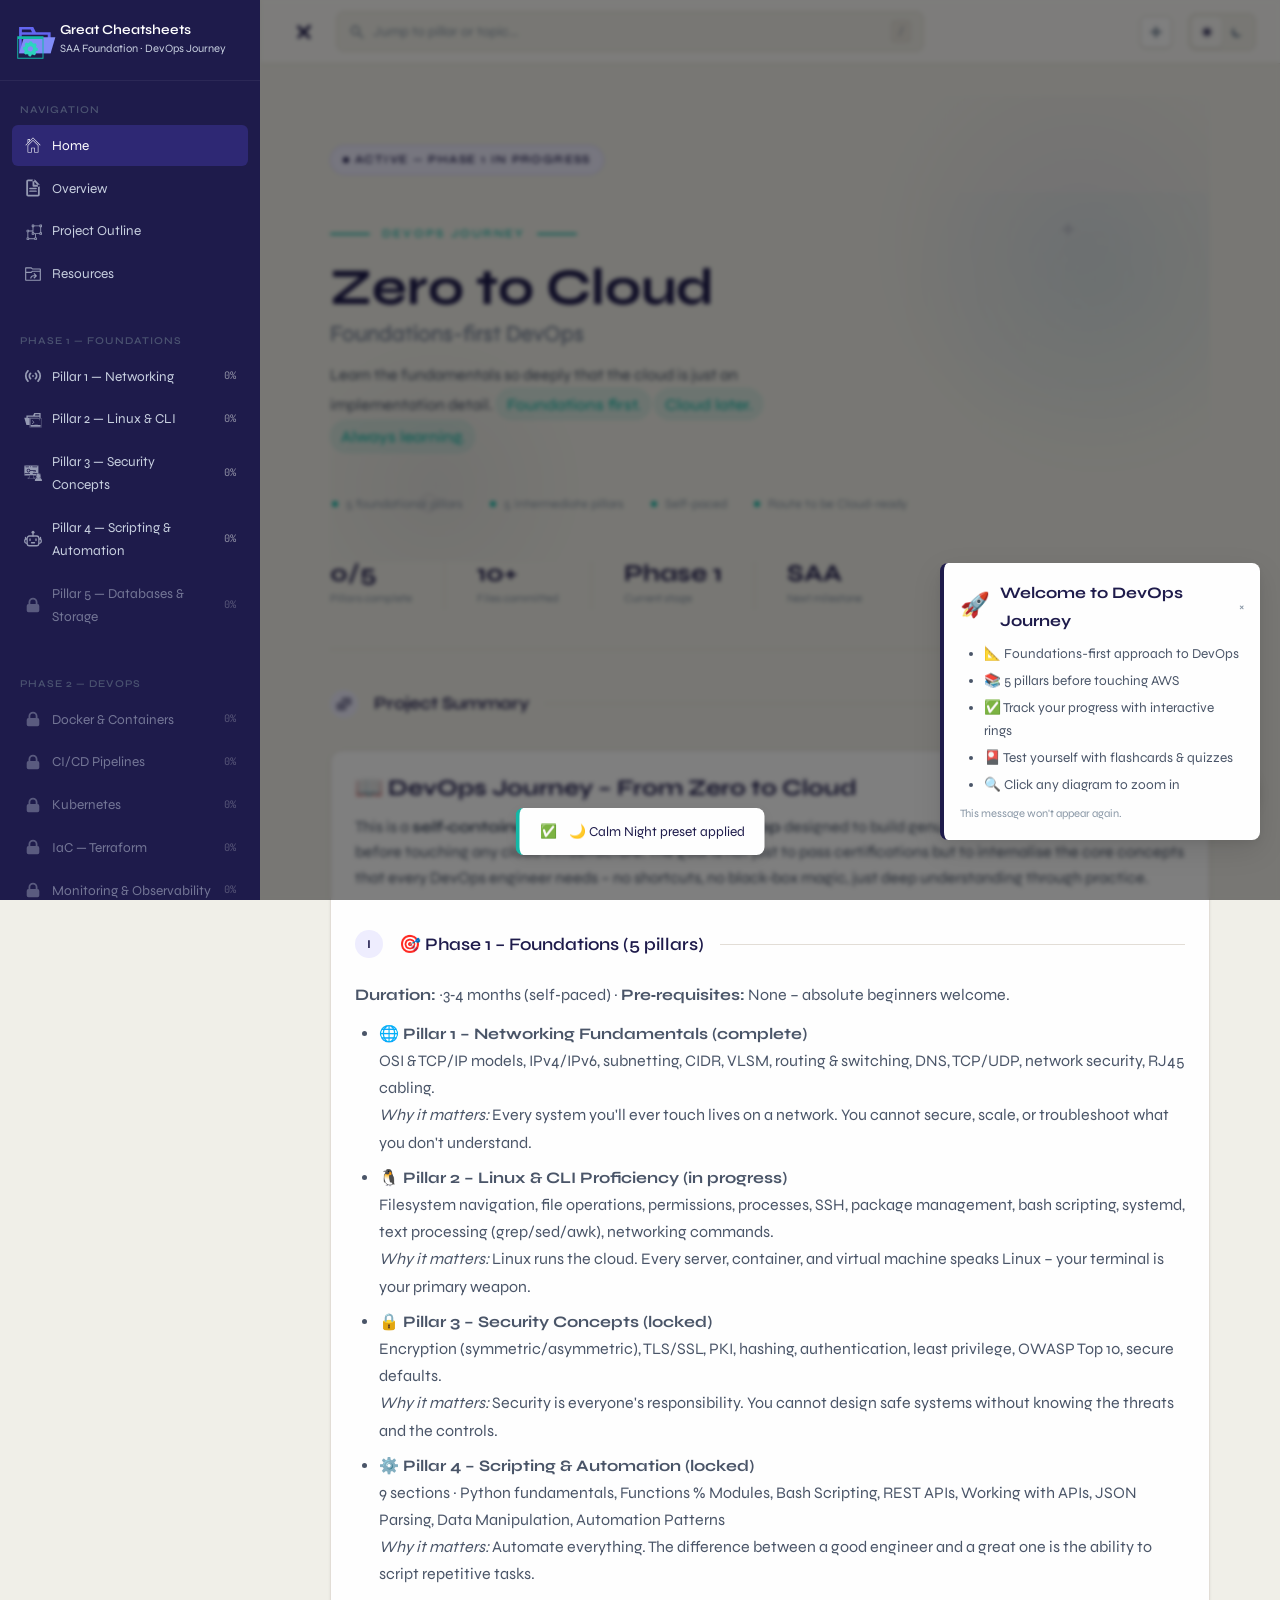
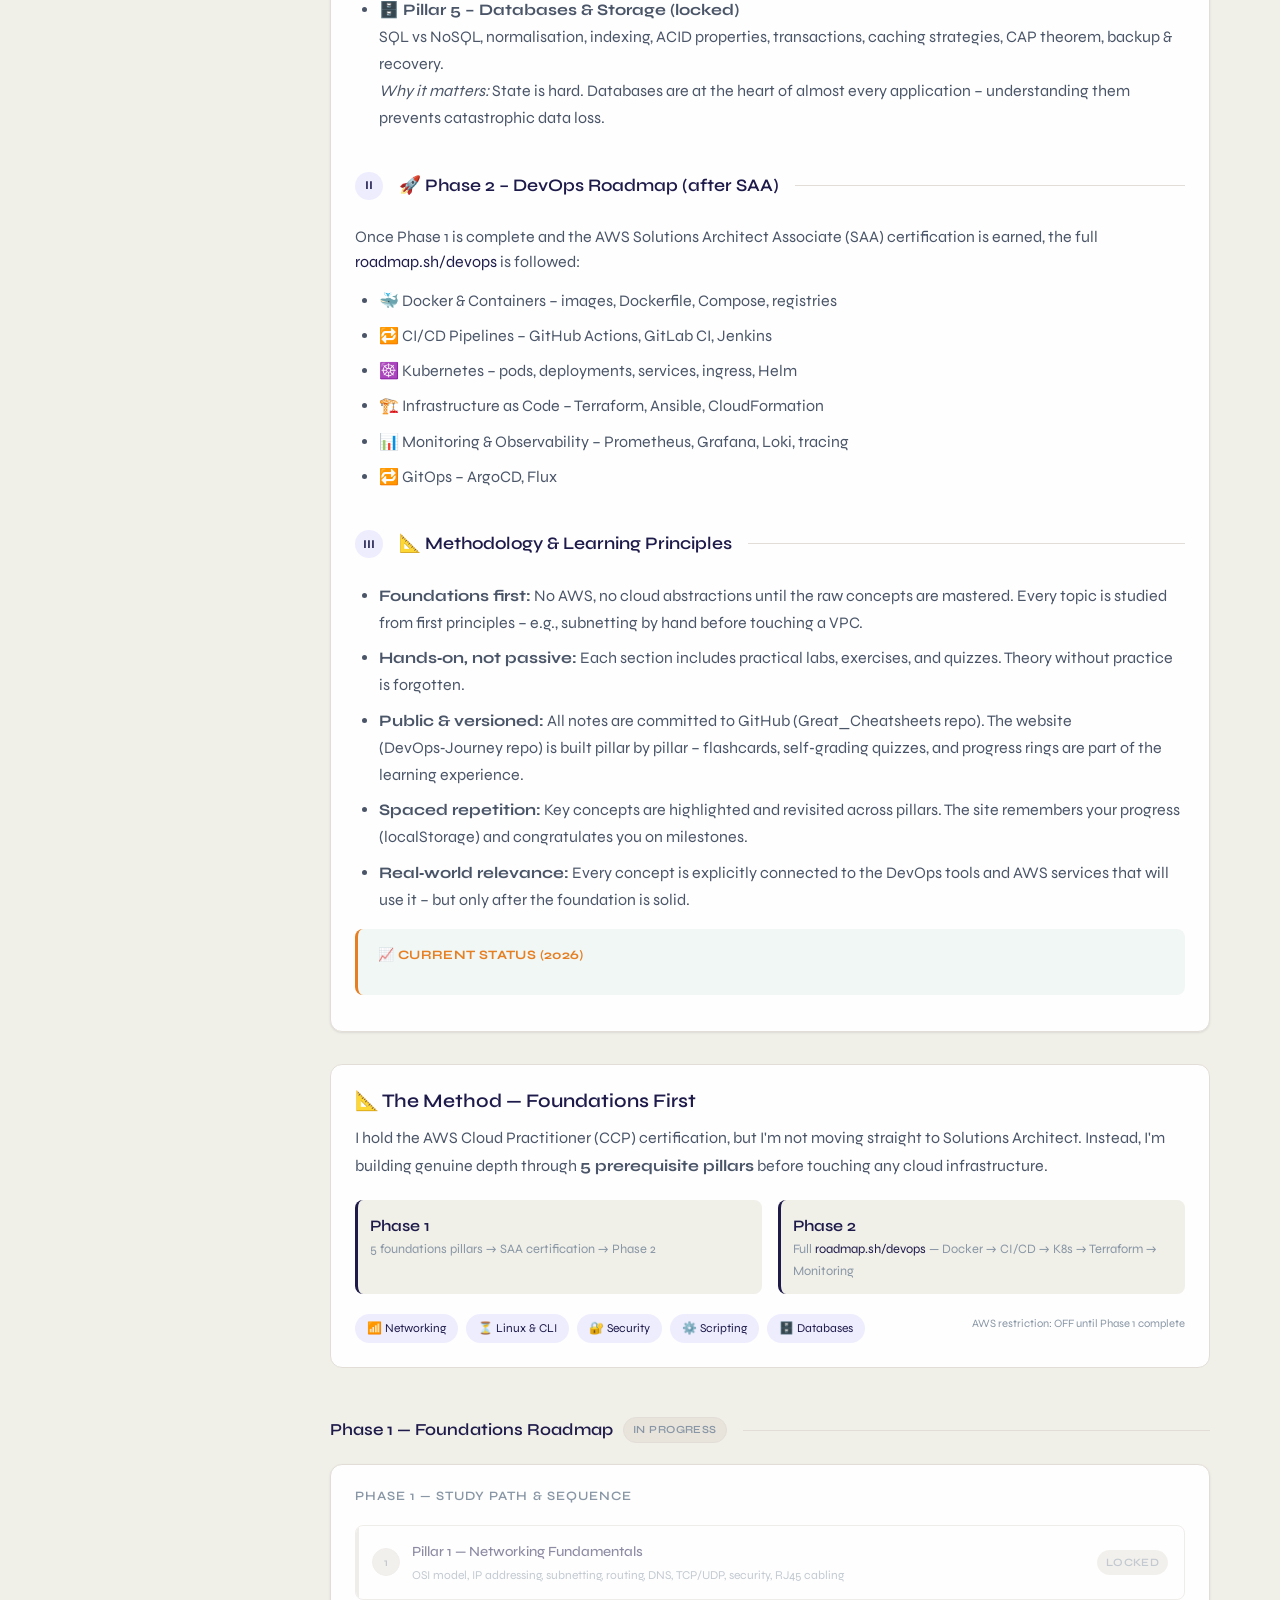
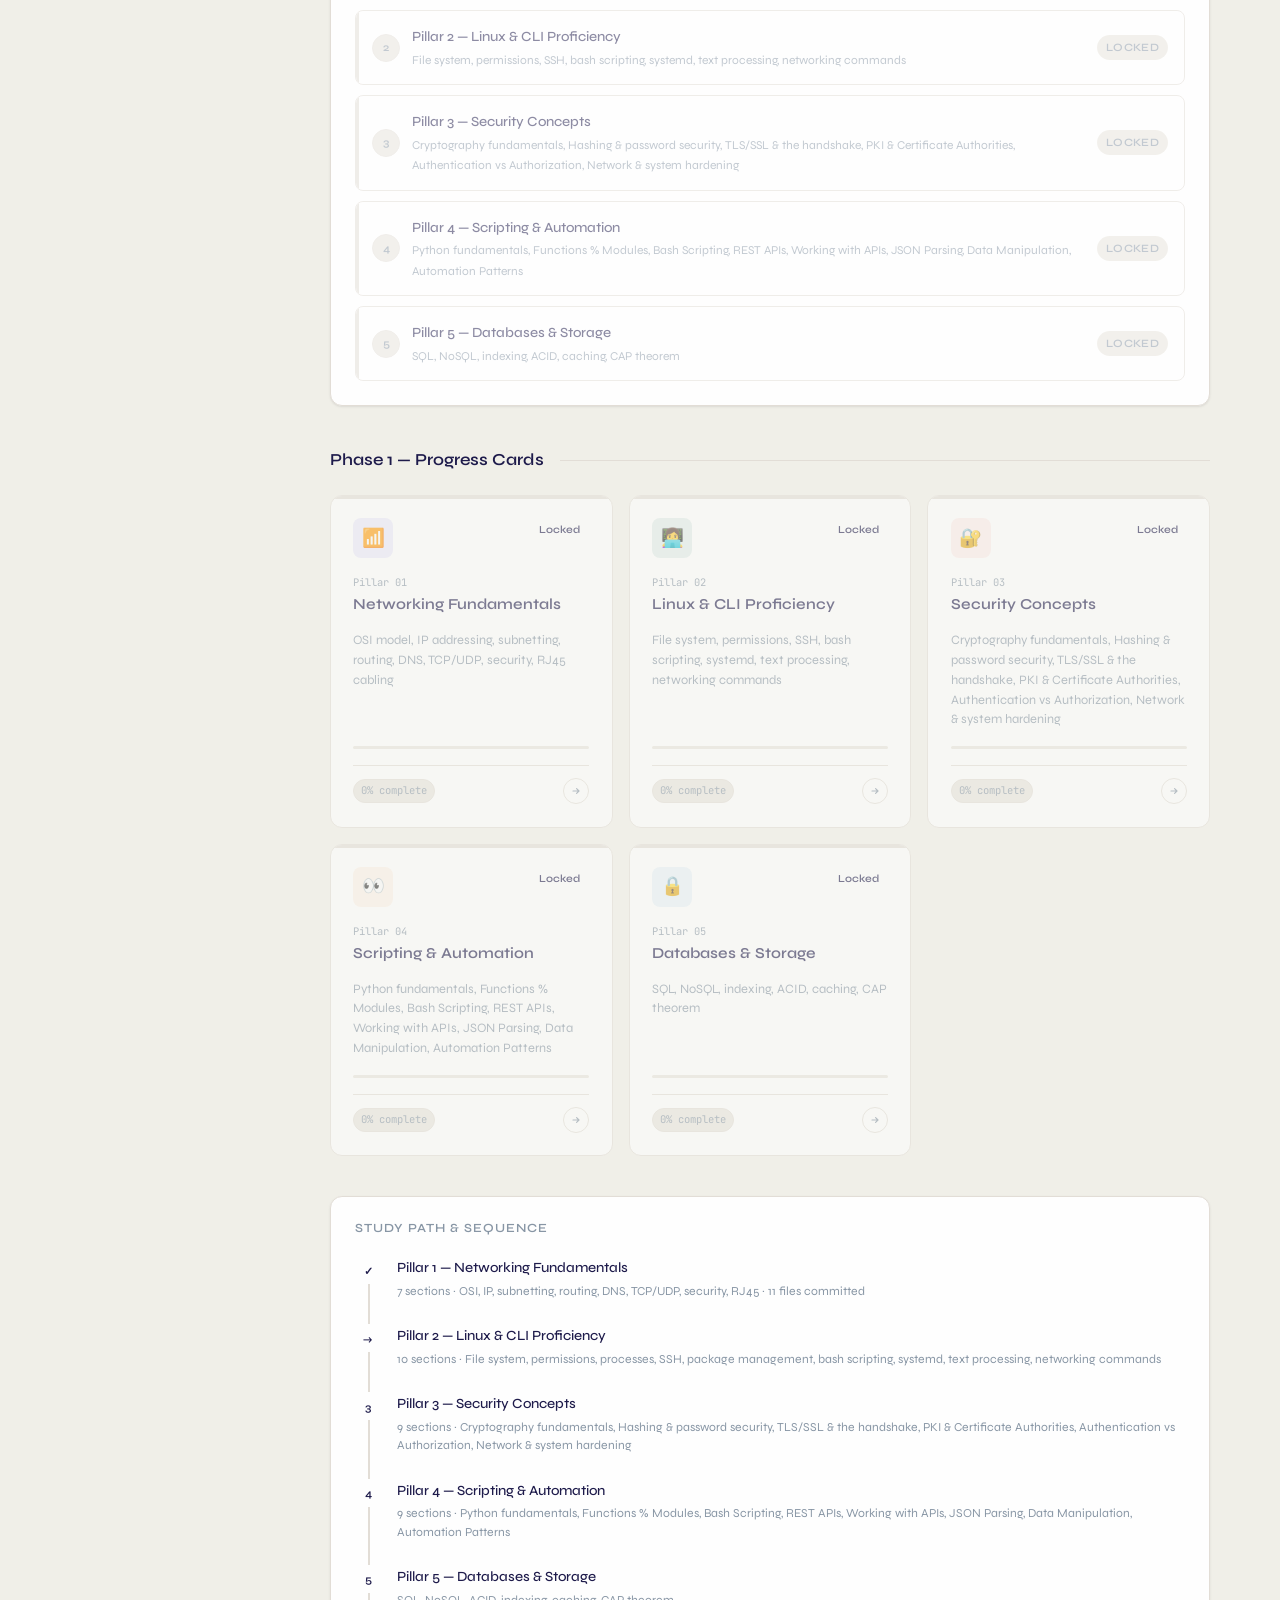
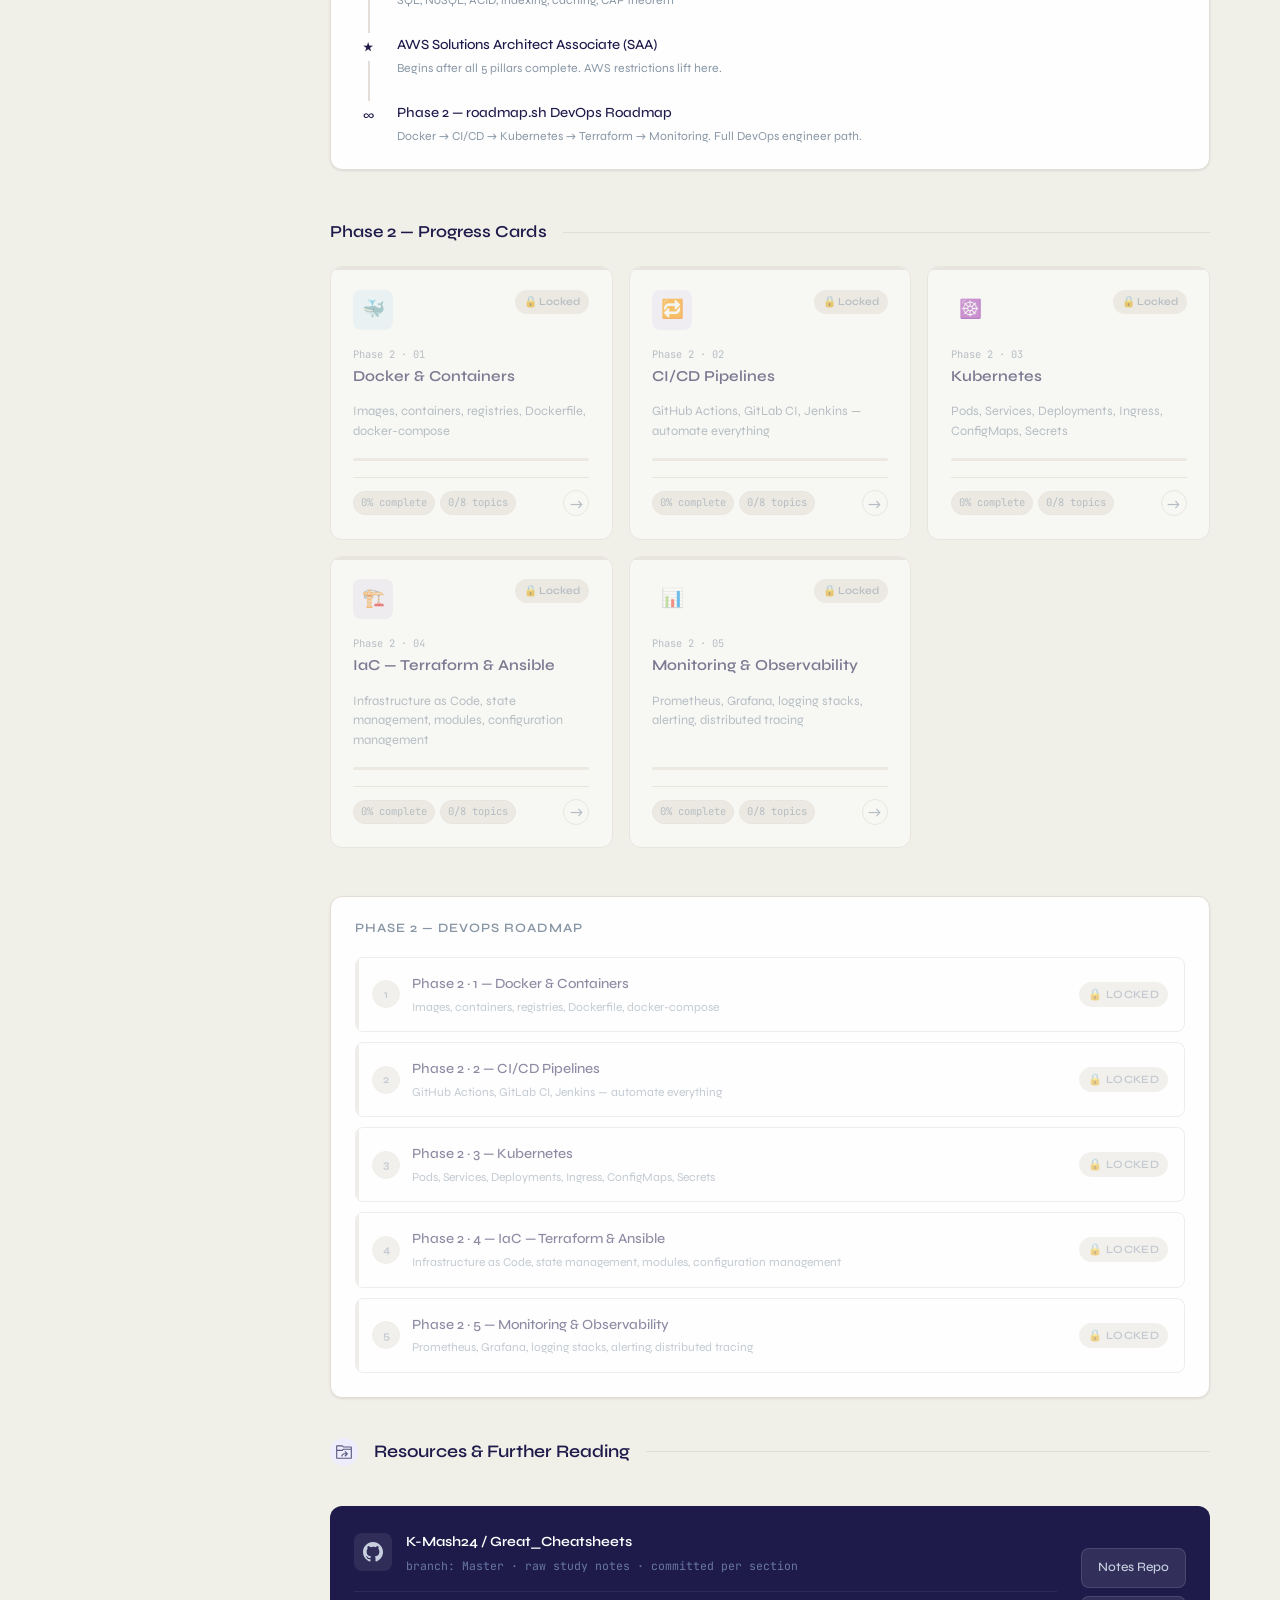
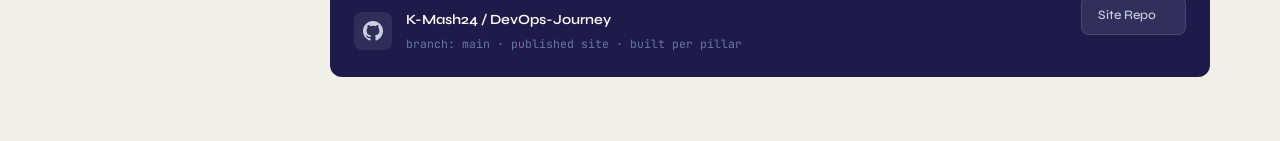
==== commit 817c4e2f: "Add SVG icon for scripting, update HTML navigation, and enhance scripting flashcards and quiz sets -" ====
--- a/index.html
+++ b/index.html
@@ -130,15 +130,18 @@
         <span class="pillar-progress-percent" data-pillar-progress="security">0%</span>
       </a>
       <a class="nav-item" href="html/scripting.html" data-pillar="scripting">
-        <svg 
-          class="nav-icon" 
-          viewBox="0 0 512 512" 
-          fill="currentColor" 
-          xmlns="http://www.w3.org/2000/svg" 
-          aria-hidden="true"
-        > 
-          <path d="M409.52 270.851v17.538c0 19.221-15.578 34.8-34.789 34.8H45.052c-19.211 0-34.789-15.578-34.789-34.8v-17.538zm0-198.423v198.423H10.262V72.428c0-19.211 15.578-34.789 34.789-34.789H374.73c19.212-.001 34.79 15.578 34.79 34.789M272.698 403.935h-125.61c9.795-26.75 14.199-54 14.45-80.749h96.708c.254 26.75 4.656 53.999 14.452 80.749m159.979 1.365h-44.7c-38.141 0-69.061 30.919-69.061 69.061h182.821c.001-38.14-30.919-69.061-69.06-69.061m-22.35 9.076c-33.007 0-59.765-26.757-59.765-59.764v-31.2c0-33.007 26.757-59.764 59.764-59.764s59.764 26.757 59.764 59.764v31.2c.002 33.007-26.757 59.764-59.763 59.764m-41.852-345.95H246.688c-5.667 0-10.262 4.594-10.262 10.262s4.595 10.262 10.262 10.262h121.787c5.667 0 10.262-4.594 10.262-10.262 0-5.667-4.596-10.262-10.262-10.262M185.236 88.951h4.105c5.667 0 10.262-4.594 10.262-10.262s-4.595-10.262-10.262-10.262h-4.105c-5.667 0-10.262 4.594-10.262 10.262-.001 5.668 4.595 10.262 10.262 10.262m-43.615-10.262c0-5.668-4.595-10.262-10.262-10.262H51.312c-5.667 0-10.262 4.594-10.262 10.262s4.595 10.262 10.262 10.262h80.046c5.667 0 10.263-4.595 10.263-10.262m182.939 98.793H178.046c-4.768-23.393-25.499-41.049-50.279-41.049-28.293 0-51.312 23.018-51.312 51.312s23.019 51.312 51.312 51.312c24.78 0 45.512-17.656 50.279-41.049h97.768v30.787c0 5.668 4.595 10.262 10.262 10.262s10.262-4.594 10.262-10.262v-30.787h17.959v17.104c0 5.668 4.595 10.262 10.262 10.262s10.262-4.594 10.262-10.262v-27.367c.001-5.669-4.594-10.263-10.261-10.263m-196.793 41.049c-16.976 0-30.787-13.811-30.787-30.787s13.811-30.787 30.787-30.787 30.787 13.811 30.787 30.787-13.811 30.787-30.787 30.787m334.969 182.452c10.949-12.361 17.616-28.598 17.616-46.371v-31.2c0-35.405-26.416-64.737-60.571-69.371V72.428c0-24.842-20.21-45.052-45.051-45.052H45.052C20.21 27.376 0 47.586 0 72.428v215.961c0 24.847 20.21 45.062 45.052 45.062h105.906c-1.08 20.814-4.832 40.999-11.177 60.222h-26.338c-5.667 0-10.262 4.594-10.262 10.262s4.595 10.262 10.262 10.262h192.902c5.667 0 10.262-4.594 10.262-10.262s-4.595-10.262-10.262-10.262h-26.337c-6.345-19.224-10.098-39.41-11.177-60.222h71.47v21.161c0 17.772 6.667 34.009 17.616 46.371-28.872 11.869-49.263 40.278-49.263 73.379 0 5.668 4.595 10.262 10.262 10.262h182.822c5.667 0 10.262-4.594 10.262-10.262 0-33.102-20.39-61.51-49.264-73.379m-2.908-77.572v31.2c0 27.296-22.207 49.502-49.502 49.502s-49.502-22.206-49.502-49.501v-31.2c0-27.296 22.207-49.502 49.502-49.502 27.295.001 49.502 22.207 49.502 49.501M20.525 72.428c0-13.524 11.003-24.527 24.527-24.527H374.73c13.524 0 24.526 11.002 24.526 24.527v181.841a69.5 69.5 0 0 0-19.824 6.32H20.525zm0 215.961v-7.276h334.041c-6.936 9.122-11.695 19.985-13.479 31.813H45.052c-13.524 0-24.527-11.007-24.527-24.537m237.951 34.856h-97.167c5.793-19.342 9.21-39.513 10.201-60.222h76.766c.99 20.709 4.406 40.877 10.2 60.222m71.599 70.426c4.271-24.169 23.359-43.287 47.51-47.613 9.778 5.195 20.92 8.151 32.742 8.151s22.964-2.957 32.742-8.151c24.15 4.326 43.237 23.444 47.51 47.613"/>
-        </svg>
+          <svg 
+            class="nav-icon" 
+            viewBox="0 0 24 24" 
+            fill="none" 
+            xmlns="http://www.w3.org/2000/svg">
+            <path d="M4.2 18v-7a3 3 0 0 1 3-3h9.6a3 3 0 0 1 3 3v7a3 3 0 0 1-3 3H7.2a3 3 0 0 1-3-3Z" stroke="currentcolor" stroke-width="1.7"/>
+            <path d="M12 5v3" stroke="currentcolor" stroke-width="1.7" stroke-linecap="round"/>
+            <path d="M20 12h1a2 2 0 0 1 2 2v1.446a2 2 0 0 1-1.257 1.857L20 18M4 12H3a2 2 0 0 0-2 2v1.446a2 2 0 0 0 1.257 1.857L4 18" stroke="currentcolor" stroke-width="1.7"/>
+            <path fill-rule="evenodd" clip-rule="evenodd" d="M16 11.15c.47 0 .85.38.85.85v2a.85.85 0 1 1-1.7 0v-2c0-.47.38-.85.85-.85m-8 0c.47 0 .85.38.85.85v2a.85.85 0 0 1-1.7 0v-2c0-.47.38-.85.85-.85" fill="currentcolor"/>
+            <circle cx="12" cy="3" r="2" fill="currentcolor"/>
+            <path d="M10 17h4m8-5v-2M2 12v-2" stroke="currentcolor" stroke-width="1.7" stroke-linecap="round"/>
+          </svg>
         Pillar 4 — Scripting & Automation
         <span class="pillar-progress-percent" data-pillar-progress="scripting">0%</span>
       </a>
--- a/style.css
+++ b/style.css
@@ -1338,6 +1338,95 @@
   }
 }
 
+/* ── Accordion Toggle Button ── */
+.accordion-toggle-btn {
+  background: var(--bg-card) !important;
+  border: 1px solid var(--border-color) !important;
+  border-radius: var(--radius-sm) !important;
+  padding: 4px 8px !important;
+  cursor: pointer !important;
+  display: flex !important;
+  align-items: center !important;
+  justify-content: center !important;
+  color: var(--text-muted) !important;
+  transition: background 0.2s ease,
+              color 0.2s ease,
+              box-shadow 0.2s ease,
+              transform 0.15s ease !important;
+  box-shadow: var(--shadow-sm) !important;
+  margin-right: 8px !important;
+  height: 32px !important;
+  width: 32px !important;
+  flex-shrink: 0 !important;
+}
+
+.accordion-toggle-btn:hover {
+  background: var(--pillar-color-light) !important;
+  color: var(--accent-primary) !important;
+  box-shadow: var(--shadow-md) !important;
+}
+
+.accordion-toggle-btn:active {
+  transform: scale(0.92) !important;
+}
+
+/* ── SVG icon inside the button ── */
+.accordion-toggle-btn svg {
+  width: 16px;
+  height: 16px;
+  stroke: currentColor;
+  stroke-width: 2;
+  stroke-linecap: round;
+  stroke-linejoin: round;
+  transition: transform 0.3s cubic-bezier(0.4, 0, 0.2, 1);
+  flex-shrink: 0;
+}
+
+/* ── Tooltip ── */
+.accordion-toggle-btn .toggle-tooltip {
+  position: absolute;
+  bottom: calc(100% + 8px);
+  left: 50%;
+  transform: translateX(-50%);
+  background: var(--bg-card);
+  color: var(--text-primary);
+  padding: 4px 10px;
+  border-radius: var(--radius-sm);
+  font-size: 0.65rem;
+  font-family: var(--font-mono);
+  border: 1px solid var(--border-color);
+  box-shadow: var(--shadow-md);
+  white-space: nowrap;
+  opacity: 0;
+  pointer-events: none;
+  transition: opacity 0.2s ease, transform 0.2s ease;
+  font-weight: 500;
+  transform: translateX(-50%) translateY(-5px);
+}
+
+.accordion-toggle-btn:hover .toggle-tooltip {
+  opacity: 1;
+  transform: translateX(-50%) translateY(0);
+}
+
+/* ── Dark theme ── */
+[data-theme="dark"] .accordion-toggle-btn {
+  border-color: var(--border-color);
+  background: var(--bg-card);
+}
+
+[data-theme="dark"] .accordion-toggle-btn:hover {
+  background: var(--pillar-color-light);
+}
+
+/* ── Reduced motion ── */
+@media (prefers-reduced-motion: reduce) {
+  .accordion-toggle-btn,
+  .accordion-toggle-btn svg {
+    transition: none !important;
+  }
+}
+
 /* ── Sidebar Overlay ── */
 .sidebar-overlay {
   position: fixed;
@@ -1370,7 +1459,7 @@
 /* ── Page Container ── */
 .page-container {
   padding: 2rem 2.5rem 4rem;
-  max-width: 900px;
+  max-width: 960px;
   margin: 0 auto;
   width: 100%;
 }
@@ -1381,6 +1470,49 @@
   padding-bottom: 1.5rem;
   border-bottom: 1px solid var(--border-color);
 }
+
+.page-header .header-left {
+  display: flex;
+  align-items: center;
+  gap: 12px;
+  flex-wrap: wrap;
+}
+
+.page-icon {
+  width: 40px;
+  flex-shrink: 0;
+  color: var(--accent-primary);
+  opacity: 0.8;
+  transition: opacity 0.2s ease, transform 0.2s ease;
+}
+
+.page-icon:hover {
+  opacity: 1;
+  transform: scale(1.05);
+}
+
+/* Make the h1 sit next to the icon */
+.page-header .header-left h1 {
+  display: inline-flex;
+  align-items: center;
+  gap: 8px;
+  margin: 0;
+  width: 100%;
+}
+
+/* Responsive */
+@media (max-width: 768px) {
+  .page-icon {
+    display: none;
+  }
+}
+
+@media (max-width: 480px) {
+  .page-icon {
+    display: none;
+  }
+}
+
 .breadcrumb {
   display: flex;
   align-items: center;
@@ -5806,46 +5938,4 @@
     width: 100%;
     min-width: unset;
   }
-}
-
-.page-header .header-left {
-  display: flex;
-  align-items: center;
-  gap: 12px;
-  flex-wrap: wrap;
-}
-
-.page-icon {
-  width: 40px;
-  flex-shrink: 0;
-  color: var(--accent-primary);
-  opacity: 0.8;
-  transition: opacity 0.2s ease, transform 0.2s ease;
-}
-
-.page-icon:hover {
-  opacity: 1;
-  transform: scale(1.05);
-}
-
-/* Make the h1 sit next to the icon */
-.page-header .header-left h1 {
-  display: inline-flex;
-  align-items: center;
-  gap: 8px;
-  margin: 0;
-  width: 100%;
-}
-
-/* Responsive */
-@media (max-width: 768px) {
-  .page-icon {
-    display: none;
-  }
-}
-
-@media (max-width: 480px) {
-  .page-icon {
-    display: none;
-  }
 }
--- a/style.css
+++ b/style.css
@@ -1338,6 +1338,95 @@
   }
 }
 
+/* ── Accordion Toggle Button ── */
+.accordion-toggle-btn {
+  background: var(--bg-card) !important;
+  border: 1px solid var(--border-color) !important;
+  border-radius: var(--radius-sm) !important;
+  padding: 4px 8px !important;
+  cursor: pointer !important;
+  display: flex !important;
+  align-items: center !important;
+  justify-content: center !important;
+  color: var(--text-muted) !important;
+  transition: background 0.2s ease,
+              color 0.2s ease,
+              box-shadow 0.2s ease,
+              transform 0.15s ease !important;
+  box-shadow: var(--shadow-sm) !important;
+  margin-right: 8px !important;
+  height: 32px !important;
+  width: 32px !important;
+  flex-shrink: 0 !important;
+}
+
+.accordion-toggle-btn:hover {
+  background: var(--pillar-color-light) !important;
+  color: var(--accent-primary) !important;
+  box-shadow: var(--shadow-md) !important;
+}
+
+.accordion-toggle-btn:active {
+  transform: scale(0.92) !important;
+}
+
+/* ── SVG icon inside the button ── */
+.accordion-toggle-btn svg {
+  width: 16px;
+  height: 16px;
+  stroke: currentColor;
+  stroke-width: 2;
+  stroke-linecap: round;
+  stroke-linejoin: round;
+  transition: transform 0.3s cubic-bezier(0.4, 0, 0.2, 1);
+  flex-shrink: 0;
+}
+
+/* ── Tooltip ── */
+.accordion-toggle-btn .toggle-tooltip {
+  position: absolute;
+  bottom: calc(100% + 8px);
+  left: 50%;
+  transform: translateX(-50%);
+  background: var(--bg-card);
+  color: var(--text-primary);
+  padding: 4px 10px;
+  border-radius: var(--radius-sm);
+  font-size: 0.65rem;
+  font-family: var(--font-mono);
+  border: 1px solid var(--border-color);
+  box-shadow: var(--shadow-md);
+  white-space: nowrap;
+  opacity: 0;
+  pointer-events: none;
+  transition: opacity 0.2s ease, transform 0.2s ease;
+  font-weight: 500;
+  transform: translateX(-50%) translateY(-5px);
+}
+
+.accordion-toggle-btn:hover .toggle-tooltip {
+  opacity: 1;
+  transform: translateX(-50%) translateY(0);
+}
+
+/* ── Dark theme ── */
+[data-theme="dark"] .accordion-toggle-btn {
+  border-color: var(--border-color);
+  background: var(--bg-card);
+}
+
+[data-theme="dark"] .accordion-toggle-btn:hover {
+  background: var(--pillar-color-light);
+}
+
+/* ── Reduced motion ── */
+@media (prefers-reduced-motion: reduce) {
+  .accordion-toggle-btn,
+  .accordion-toggle-btn svg {
+    transition: none !important;
+  }
+}
+
 /* ── Sidebar Overlay ── */
 .sidebar-overlay {
   position: fixed;
@@ -1370,7 +1459,7 @@
 /* ── Page Container ── */
 .page-container {
   padding: 2rem 2.5rem 4rem;
-  max-width: 900px;
+  max-width: 960px;
   margin: 0 auto;
   width: 100%;
 }
@@ -1381,6 +1470,49 @@
   padding-bottom: 1.5rem;
   border-bottom: 1px solid var(--border-color);
 }
+
+.page-header .header-left {
+  display: flex;
+  align-items: center;
+  gap: 12px;
+  flex-wrap: wrap;
+}
+
+.page-icon {
+  width: 40px;
+  flex-shrink: 0;
+  color: var(--accent-primary);
+  opacity: 0.8;
+  transition: opacity 0.2s ease, transform 0.2s ease;
+}
+
+.page-icon:hover {
+  opacity: 1;
+  transform: scale(1.05);
+}
+
+/* Make the h1 sit next to the icon */
+.page-header .header-left h1 {
+  display: inline-flex;
+  align-items: center;
+  gap: 8px;
+  margin: 0;
+  width: 100%;
+}
+
+/* Responsive */
+@media (max-width: 768px) {
+  .page-icon {
+    display: none;
+  }
+}
+
+@media (max-width: 480px) {
+  .page-icon {
+    display: none;
+  }
+}
+
 .breadcrumb {
   display: flex;
   align-items: center;
@@ -5806,46 +5938,4 @@
     width: 100%;
     min-width: unset;
   }
-}
-
-.page-header .header-left {
-  display: flex;
-  align-items: center;
-  gap: 12px;
-  flex-wrap: wrap;
-}
-
-.page-icon {
-  width: 40px;
-  flex-shrink: 0;
-  color: var(--accent-primary);
-  opacity: 0.8;
-  transition: opacity 0.2s ease, transform 0.2s ease;
-}
-
-.page-icon:hover {
-  opacity: 1;
-  transform: scale(1.05);
-}
-
-/* Make the h1 sit next to the icon */
-.page-header .header-left h1 {
-  display: inline-flex;
-  align-items: center;
-  gap: 8px;
-  margin: 0;
-  width: 100%;
-}
-
-/* Responsive */
-@media (max-width: 768px) {
-  .page-icon {
-    display: none;
-  }
-}
-
-@media (max-width: 480px) {
-  .page-icon {
-    display: none;
-  }
 }
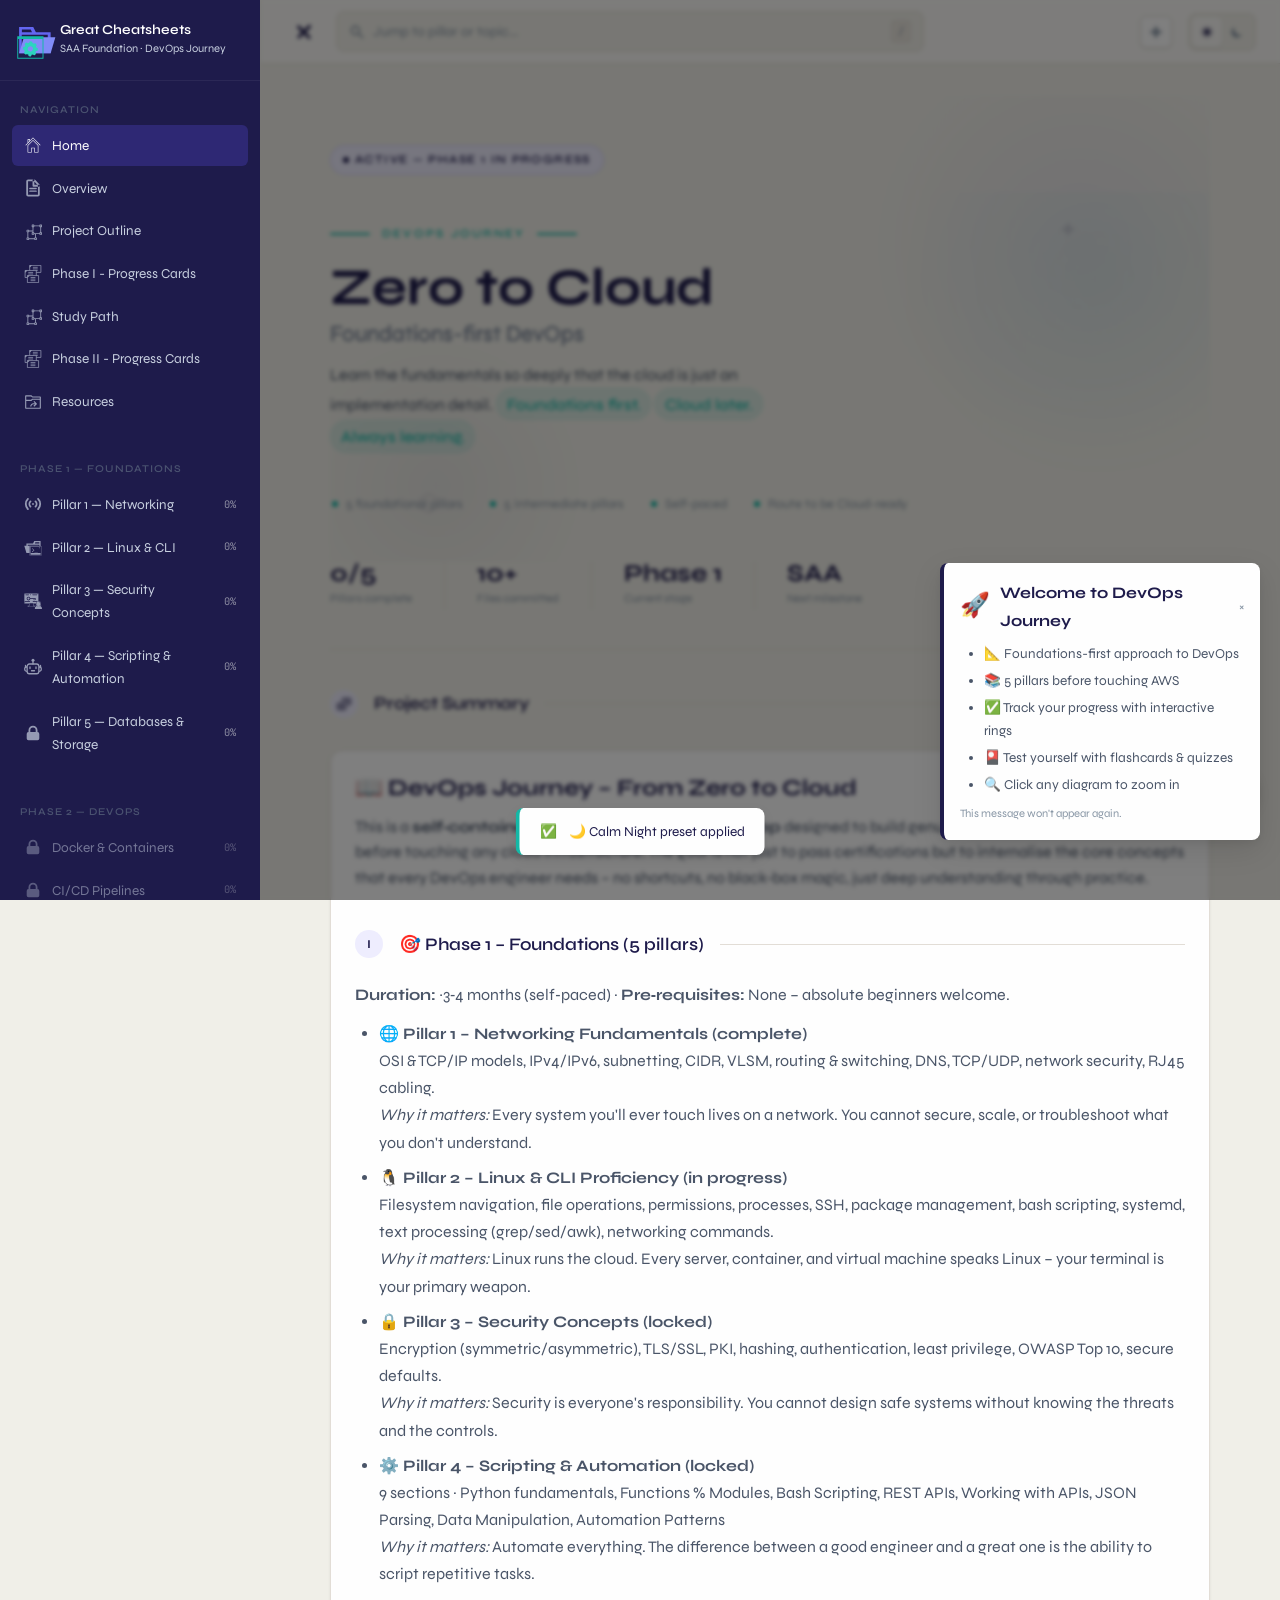
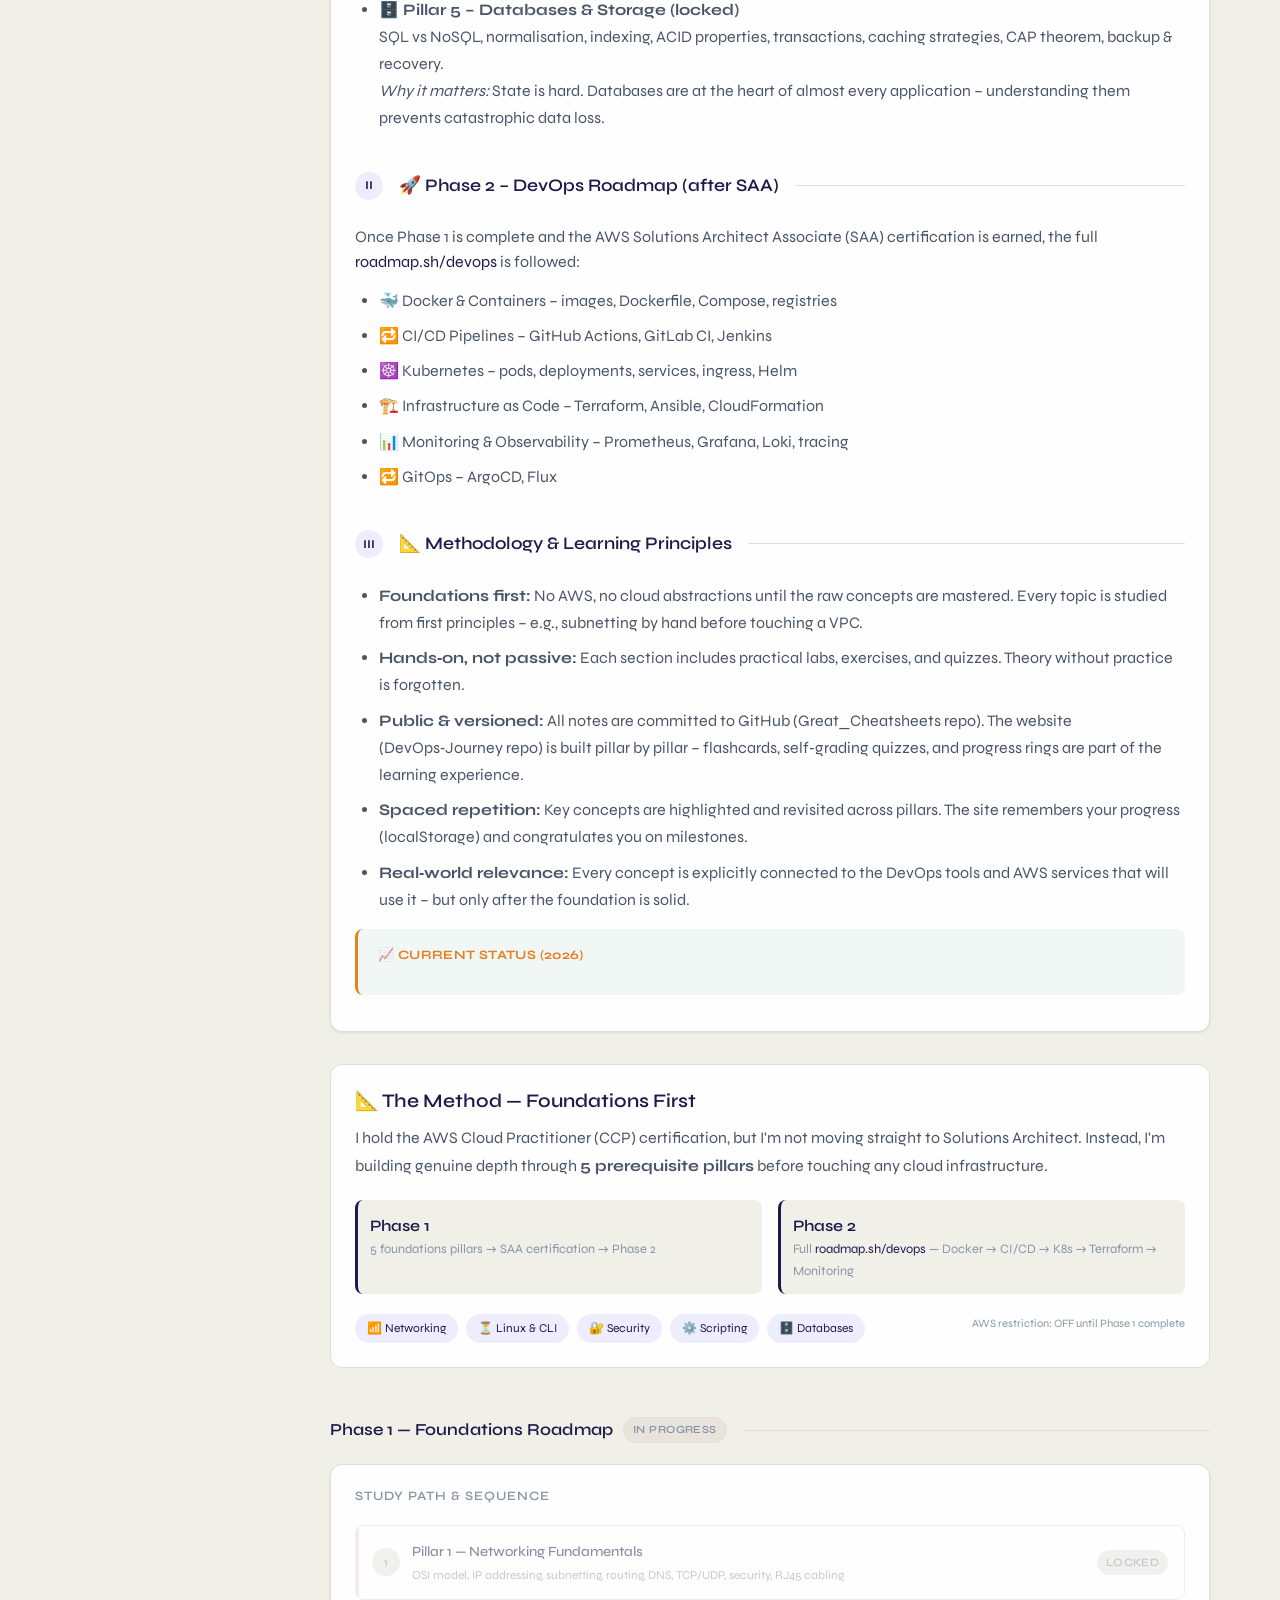
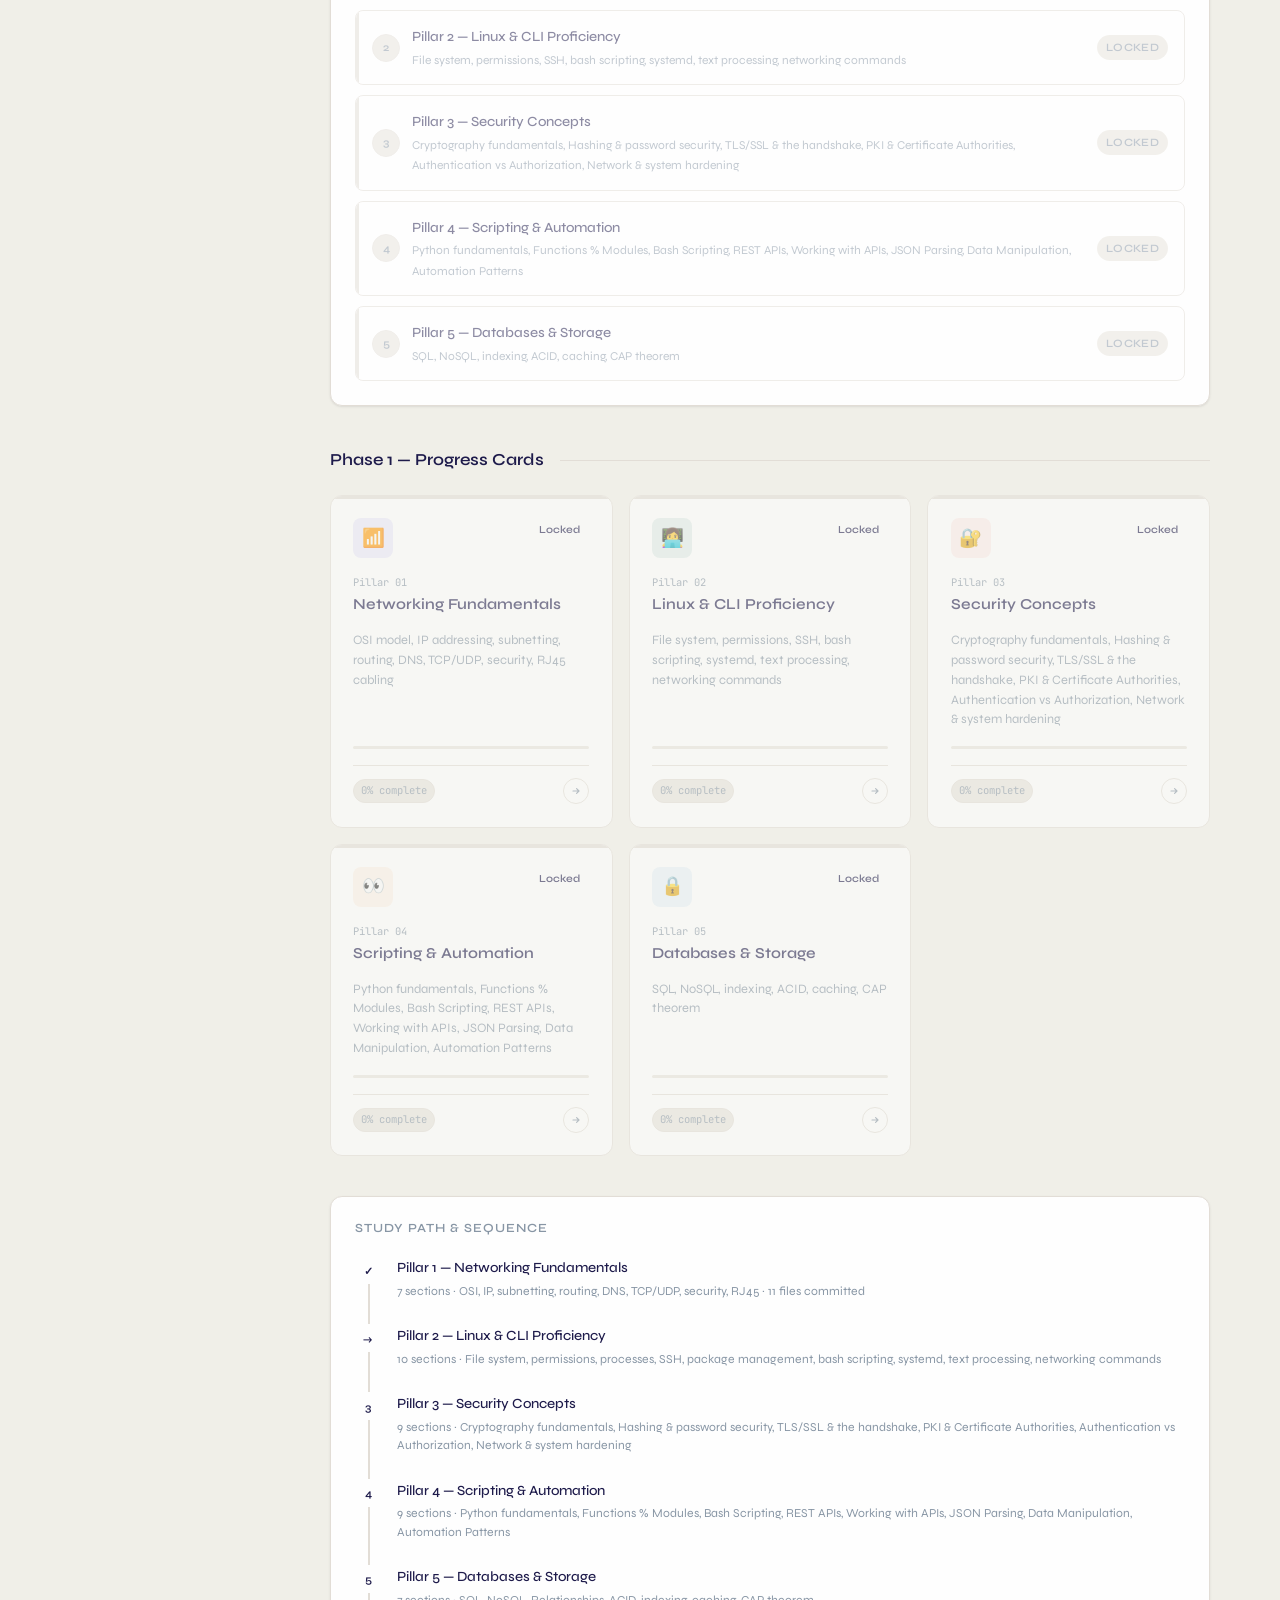
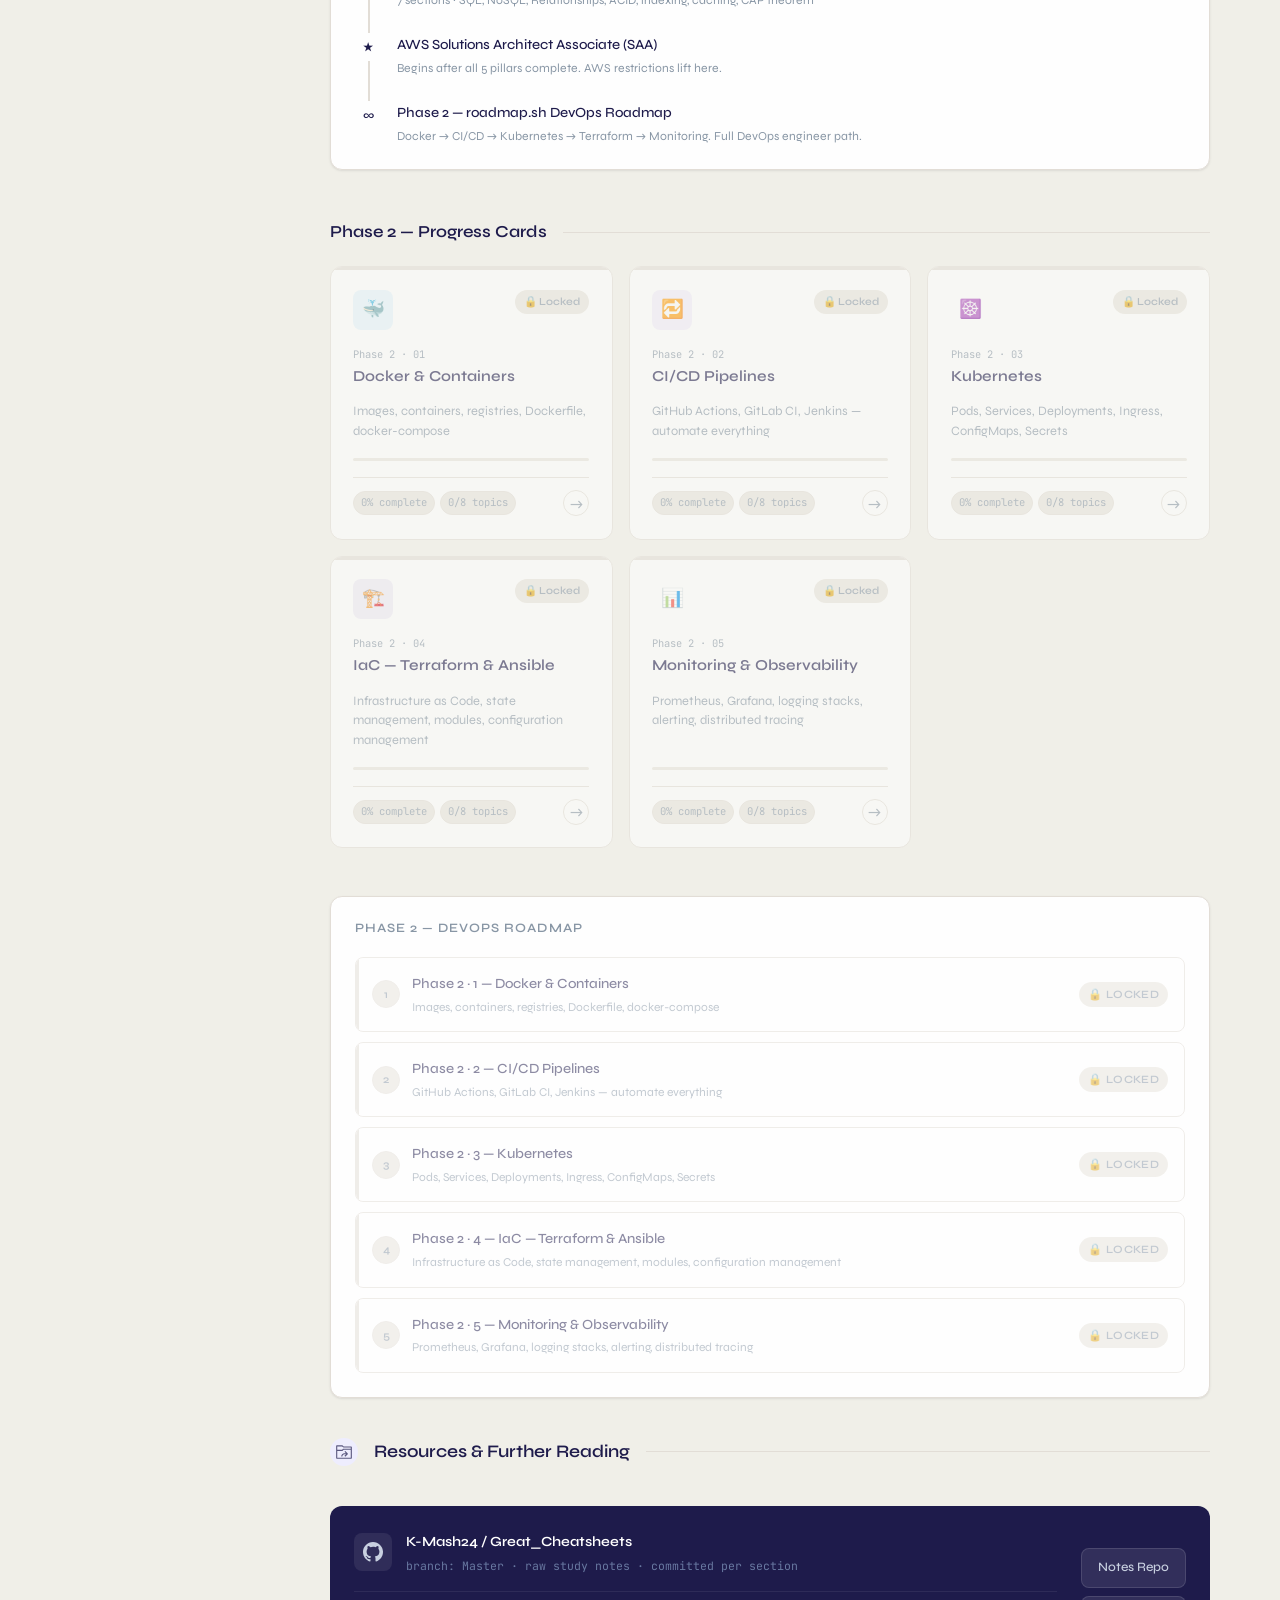
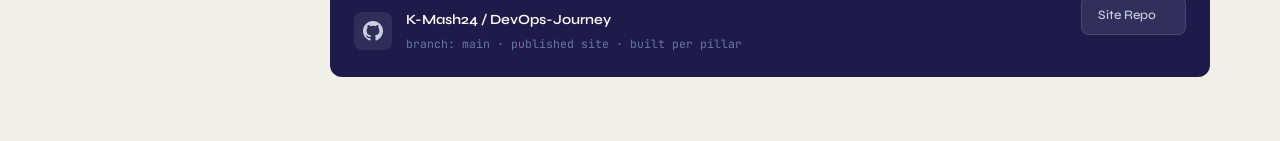
==== commit df20eff7: "feat: Add Databases & Storage pillar with flashcards, quizzes, and overview content - Implemented fl" ====
--- a/index.html
+++ b/index.html
@@ -55,7 +55,7 @@
         </svg>
         Home
       </a>
-      <a class="nav-item" href="#overview">
+      <a class="nav-item" href="#s1">
         <svg 
           class="nav-icon"
           viewBox="0 0 20 20" 
@@ -67,7 +67,7 @@
         </svg>
         Overview
       </a>
-      <a class="nav-item" href="#outline">
+      <a class="nav-item" href="#s2">
         <svg 
               class="nav-icon"
               viewBox="0 0 21 21" 
@@ -78,6 +78,47 @@
               <path d="M10,10 L10,6 L9.5,6 C9.22385763,6 9,5.77614237 9,5.5 L9,3.5 C9,3.22385763 9.22385763,3 9.5,3 L11.5,3 C11.7761424,3 12,3.22385763 12,3.5 L12,4 L18,4 L18,3.5 C18,3.22385763 18.2238576,3 18.5,3 L20.5,3 C20.7761424,3 21,3.22385763 21,3.5 L21,5.5 C21,5.77614237 20.7761424,6 20.5,6 L20,6 L20,12 L20.5,12 C20.7761424,12 21,12.2238576 21,12.5 L21,14.5 C21,14.7761424 20.7761424,15 20.5,15 L18.5,15 C18.2238576,15 18,14.7761424 18,14.5 L18,14 L14,14 L14,18 L14.5,18 C14.7761424,18 15,18.2238576 15,18.5 L15,20.5 C15,20.7761424 14.7761424,21 14.5,21 L12.5,21 C12.2238576,21 12,20.7761424 12,20.5 L12,20 L6,20 L6,20.5 C6,20.7761424 5.77614237,21 5.5,21 L3.5,21 C3.22385763,21 3,20.7761424 3,20.5 L3,18.5 C3,18.2238576 3.22385763,18 3.5,18 L4,18 L4,12 L3.5,12 C3.22385763,12 3,11.7761424 3,11.5 L3,9.5 C3,9.22385763 3.22385763,9 3.5,9 L5.5,9 C5.77614237,9 6,9.22385763 6,9.5 L6,10 L10,10 Z M10,11 L6,11 L6,11.5 C6,11.7761424 5.77614237,12 5.5,12 L5,12 L5,18 L5.5,18 C5.77614237,18 6,18.2238576 6,18.5 L6,19 L12,19 L12,18.5 C12,18.2238576 12.2238576,18 12.5,18 L13,18 L13,14 L12,14 L12,14.5 C12,14.7761424 11.7761424,15 11.5,15 L9.5,15 C9.22385763,15 9,14.7761424 9,14.5 L9,12.5 C9,12.2238576 9.22385763,12 9.5,12 L10,12 L10,11 Z M11,6 L11,12 L11.5,12 C11.7761424,12 12,12.2238576 12,12.5 L12,13 L18,13 L18,12.5 C18,12.2238576 18.2238576,12 18.5,12 L19,12 L19,6 L18.5,6 C18.2238576,6 18,5.77614237 18,5.5 L18,5 L12,5 L12,5.5 C12,5.77614237 11.7761424,6 11.5,6 L11,6 Z M10,4 L10,5 L11,5 L11,4 L10,4 Z M19,4 L19,5 L20,5 L20,4 L19,4 Z M19,13 L19,14 L20,14 L20,13 L19,13 Z M10,13 L10,14 L11,14 L11,13 L10,13 Z M4,10 L4,11 L5,11 L5,10 L4,10 Z M4,19 L4,20 L5,20 L5,19 L4,19 Z M13,19 L13,20 L14,20 L14,19 L13,19 Z"/>
             </svg>
         Project Outline
+      </a>
+      <a class="nav-item" href="#s3">
+        <svg xmlns="http://www.w3.org/2000/svg" viewBox="0 0 482.93 482.93" xml:space="preserve" class="nav-icon">
+          <path style="fill:currentcolor" d="M91.165 336.01v-52.16h61.8l-30.9 30.9-30.9 30.9z"/>
+          <path style="fill:currentcolor" d="m214.815 10-30.9 30.9-30.9 30.9h-.3V10z"/>
+          <path style="fill:currentcolor" d="m91.425 146.93-30.9 30.9-30.9 30.9v-61.8z"/>
+          <path style="fill:none" d="M330.215 146.93h-177.5V71.8h.3l30.9-30.9 30.9-30.9h238.49v189.08h-123.09z"/>
+          <path style="fill:none" d="m60.525 177.83 30.9-30.9h238.79v136.92H91.165v52.16h-61.54V208.73z"/>
+          <path style="fill:none" d="m122.065 314.75 30.9-30.9h238.79v189.08H91.165V345.65z"/>
+          <path style="fill:none;stroke:none;stroke-width:20;stroke-linecap:round;stroke-linejoin:round;stroke-miterlimit:10" d="m214.815 10-30.9 30.9-30.9 30.9m-61.59 75.13-30.9 30.9-30.9 30.9m123.34 75.12-30.9 30.9-30.9 30.9m-30.64-145.32v-22.5h22.5M183.915 63.4V40.9h22.49m-84.34 296.35v-22.5h22.5"/>
+          <path style="fill:none;stroke:currentcolor;stroke-width:20;stroke-linejoin:round;stroke-miterlimit:10" d="M249.005 146.93H29.625v189.08h61.55m239.04-52.16V146.93"/>
+          <path style="fill:none;stroke:currentcolor;stroke-width:20;stroke-linejoin:round;stroke-miterlimit:10" d="M330.215 199.08h123.09V10h-300.59v136.93m-61.55 198.72v127.28h300.59V283.85H91.165v52.16z"/>
+          <path style="fill:none;stroke:currentcolor;stroke-width:20;stroke-linecap:round;stroke-linejoin:round;stroke-miterlimit:10" d="M249.005 62.15h108m-108 42.39h108m-108 42.39h108m-231.09 52.15h108m-108 42.39h108M187.465 336h107.99m-107.99 42.39h107.99m-107.99 42.39h107.99"/>
+        </svg>
+        Phase I - Progress Cards
+      <a class="nav-item" href="#s4">
+        <svg 
+              class="nav-icon"
+              viewBox="0 0 21 21" 
+              fill="currentColor"
+              xmlns="http://www.w3.org/2000/svg"
+              aria-hidden="true"
+            >
+              <path d="M10,10 L10,6 L9.5,6 C9.22385763,6 9,5.77614237 9,5.5 L9,3.5 C9,3.22385763 9.22385763,3 9.5,3 L11.5,3 C11.7761424,3 12,3.22385763 12,3.5 L12,4 L18,4 L18,3.5 C18,3.22385763 18.2238576,3 18.5,3 L20.5,3 C20.7761424,3 21,3.22385763 21,3.5 L21,5.5 C21,5.77614237 20.7761424,6 20.5,6 L20,6 L20,12 L20.5,12 C20.7761424,12 21,12.2238576 21,12.5 L21,14.5 C21,14.7761424 20.7761424,15 20.5,15 L18.5,15 C18.2238576,15 18,14.7761424 18,14.5 L18,14 L14,14 L14,18 L14.5,18 C14.7761424,18 15,18.2238576 15,18.5 L15,20.5 C15,20.7761424 14.7761424,21 14.5,21 L12.5,21 C12.2238576,21 12,20.7761424 12,20.5 L12,20 L6,20 L6,20.5 C6,20.7761424 5.77614237,21 5.5,21 L3.5,21 C3.22385763,21 3,20.7761424 3,20.5 L3,18.5 C3,18.2238576 3.22385763,18 3.5,18 L4,18 L4,12 L3.5,12 C3.22385763,12 3,11.7761424 3,11.5 L3,9.5 C3,9.22385763 3.22385763,9 3.5,9 L5.5,9 C5.77614237,9 6,9.22385763 6,9.5 L6,10 L10,10 Z M10,11 L6,11 L6,11.5 C6,11.7761424 5.77614237,12 5.5,12 L5,12 L5,18 L5.5,18 C5.77614237,18 6,18.2238576 6,18.5 L6,19 L12,19 L12,18.5 C12,18.2238576 12.2238576,18 12.5,18 L13,18 L13,14 L12,14 L12,14.5 C12,14.7761424 11.7761424,15 11.5,15 L9.5,15 C9.22385763,15 9,14.7761424 9,14.5 L9,12.5 C9,12.2238576 9.22385763,12 9.5,12 L10,12 L10,11 Z M11,6 L11,12 L11.5,12 C11.7761424,12 12,12.2238576 12,12.5 L12,13 L18,13 L18,12.5 C18,12.2238576 18.2238576,12 18.5,12 L19,12 L19,6 L18.5,6 C18.2238576,6 18,5.77614237 18,5.5 L18,5 L12,5 L12,5.5 C12,5.77614237 11.7761424,6 11.5,6 L11,6 Z M10,4 L10,5 L11,5 L11,4 L10,4 Z M19,4 L19,5 L20,5 L20,4 L19,4 Z M19,13 L19,14 L20,14 L20,13 L19,13 Z M10,13 L10,14 L11,14 L11,13 L10,13 Z M4,10 L4,11 L5,11 L5,10 L4,10 Z M4,19 L4,20 L5,20 L5,19 L4,19 Z M13,19 L13,20 L14,20 L14,19 L13,19 Z"/>
+            </svg>
+        Study Path
+      </a>
+      <a class="nav-item" href="#s5">
+        <svg xmlns="http://www.w3.org/2000/svg" viewBox="0 0 482.93 482.93" xml:space="preserve" class="nav-icon">
+          <path style="fill:currentcolor" d="M91.165 336.01v-52.16h61.8l-30.9 30.9-30.9 30.9z"/>
+          <path style="fill:currentcolor" d="m214.815 10-30.9 30.9-30.9 30.9h-.3V10z"/>
+          <path style="fill:currentcolor" d="m91.425 146.93-30.9 30.9-30.9 30.9v-61.8z"/>
+          <path style="fill:none" d="M330.215 146.93h-177.5V71.8h.3l30.9-30.9 30.9-30.9h238.49v189.08h-123.09z"/>
+          <path style="fill:none" d="m60.525 177.83 30.9-30.9h238.79v136.92H91.165v52.16h-61.54V208.73z"/>
+          <path style="fill:none" d="m122.065 314.75 30.9-30.9h238.79v189.08H91.165V345.65z"/>
+          <path style="fill:none;stroke:none;stroke-width:20;stroke-linecap:round;stroke-linejoin:round;stroke-miterlimit:10" d="m214.815 10-30.9 30.9-30.9 30.9m-61.59 75.13-30.9 30.9-30.9 30.9m123.34 75.12-30.9 30.9-30.9 30.9m-30.64-145.32v-22.5h22.5M183.915 63.4V40.9h22.49m-84.34 296.35v-22.5h22.5"/>
+          <path style="fill:none;stroke:currentcolor;stroke-width:20;stroke-linejoin:round;stroke-miterlimit:10" d="M249.005 146.93H29.625v189.08h61.55m239.04-52.16V146.93"/>
+          <path style="fill:none;stroke:currentcolor;stroke-width:20;stroke-linejoin:round;stroke-miterlimit:10" d="M330.215 199.08h123.09V10h-300.59v136.93m-61.55 198.72v127.28h300.59V283.85H91.165v52.16z"/>
+          <path style="fill:none;stroke:currentcolor;stroke-width:20;stroke-linecap:round;stroke-linejoin:round;stroke-miterlimit:10" d="M249.005 62.15h108m-108 42.39h108m-108 42.39h108m-231.09 52.15h108m-108 42.39h108M187.465 336h107.99m-107.99 42.39h107.99m-107.99 42.39h107.99"/>
+        </svg>
+        Phase II - Progress Cards
       </a>
       <a class="nav-item" href="#resources">
         <svg 
@@ -145,11 +186,11 @@
         Pillar 4 — Scripting & Automation
         <span class="pillar-progress-percent" data-pillar-progress="scripting">0%</span>
       </a>
-      <span class="nav-item disabled" data-pillar="databases" data-disabled="true" onclick="return showComingSoonForPillar(this)">
+      <a class="nav-item" href="html/databases.html" data-pillar="databases">
         <svg class="nav-icon" viewBox="0 0 20 20" fill="currentColor" aria-hidden="true"><path fill-rule="evenodd" d="M5 9V7a5 5 0 0110 0v2a2 2 0 012 2v5a2 2 0 01-2 2H5a2 2 0 01-2-2v-5a2 2 0 012-2zm8-2v2H7V7a3 3 0 016 0z" clip-rule="evenodd"/></svg>
         Pillar 5 — Databases & Storage
         <span class="pillar-progress-percent" data-pillar-progress="databases">0%</span>
-      </span>
+      </a>
     </nav>
 
     <div class="sidebar-section-label">Phase 2 — DevOps</div>
@@ -250,7 +291,7 @@
         </div>
       </section>
 
-      <div class="section-divider" id="overview">
+      <div class="section-divider" id="s1">
         <div class="section-number" aria-hidden="true"><svg width="16" height="16" viewBox="0 0 16 16" xmlns="http://www.w3.org/2000/svg" fill="currentColor"><path d="M15 3.5V7.5C15 7.9 14.85 8.28 14.56 8.56C14.28 8.84 13.9 9 13.5 9H11V8.5C11 8.33 10.98 8.16 10.95 8H13.5C13.63 8 13.76 7.95 13.85 7.85C13.95 7.76 14 7.63 14 7.5V3.5C14 3.37 13.95 3.24 13.85 3.15C13.76 3.05 13.63 3 13.5 3H7.5C7.37 3 7.24 3.05 7.15 3.15C7.05 3.24 7 3.37 7 3.5V6H6V3.5C6 3.1 6.16 2.72 6.44 2.44C6.72 2.16 7.1 2 7.5 2H13.5C13.9 2 14.28 2.16 14.56 2.44C14.84 2.72 15 3.1 15 3.5ZM12.5 5C12.776 5 13 4.776 13 4.5C13 4.224 12.776 4 12.5 4H8.5C8.224 4 8 4.224 8 4.5C8 4.776 8.224 5 8.5 5H12.5ZM13 6.5C13 6.22 12.78 6 12.5 6H8.5C9.32 6 10.04 6.39 10.5 7H12.5C12.78 7 13 6.78 13 6.5ZM7.5 9H3.5C3.224 9 3 9.224 3 9.5C3 9.776 3.224 10 3.5 10H7.5C7.776 10 8 9.776 8 9.5C8 9.224 7.776 9 7.5 9ZM7.5 11H3.5C3.224 11 3 11.224 3 11.5C3 11.776 3.224 12 3.5 12H7.5C7.776 12 8 11.776 8 11.5C8 11.224 7.776 11 7.5 11ZM10 8.5V12.5C10 13.327 9.327 14 8.5 14H2.5C1.673 14 1 13.327 1 12.5V8.5C1 7.673 1.673 7 2.5 7H8.5C9.327 7 10 7.673 10 8.5ZM9 8.5C9 8.225 8.775 8 8.5 8H2.5C2.225 8 2 8.225 2 8.5V12.5C2 12.775 2.225 13 2.5 13H8.5C8.775 13 9 12.775 9 12.5V8.5Z"/></svg></div>
         <h2>Project Summary</h2>
       </div>
@@ -265,17 +306,17 @@
 
 
       <!-- Phase 1 Roadmap Tracker (will be updated by JS) -->
-      <div class="phase-header" style="margin-top:3rem;" id="outline">
+      <div class="phase-header" style="margin-top:3rem;" id="s2">
         <div class="phase-header-left"><span class="phase-label">Phase 1 — Foundations Roadmap</span><span class="phase-tag locked-tag" id="phase1StatusTag">In Progress</span></div>
         <div class="phase-divider" aria-hidden="true"></div>
       </div>
-      <div class="roadmap-tracker" aria-labelledby="tracker-heading">
-        <h3 id="tracker-heading">Phase 1 — Study Path & Sequence</h3>
+      <div class="roadmap-tracker" aria-labelledby="tracker-heading" id="s4">
+        <h3 id="tracker-heading">Study Path & Sequence</h3>
         <div class="roadmap-phases" id="phase1Roadmap"></div>
       </div>
 
       <!-- Phase 1 Progress Cards -->
-      <div class="phase-header"><div class="phase-header-left"><span class="phase-label">Phase 1 — Progress Cards</span></div><div class="phase-divider" aria-hidden="true"></div></div>
+      <div class="phase-header"><div class="phase-header-left"><span class="phase-label" id="s3">Phase 1 — Progress Cards</span></div><div class="phase-divider" aria-hidden="true"></div></div>
       <div class="pillars-grid" id="phase1Cards"></div>
 
       <!-- Study Path Timeline (dynamic) -->
@@ -287,7 +328,7 @@
       </div>
 
       <!-- Phase 2 Progress Cards (will be generated by JS) -->
-      <div class="phase-header" style="margin-top:3rem;"><div class="phase-header-left"><span class="phase-label">Phase 2 — Progress Cards</span></div><div class="phase-divider" aria-hidden="true"></div></div>
+      <div class="phase-header" style="margin-top:3rem;"><div class="phase-header-left"><span class="phase-label" id="s5">Phase 2 — Progress Cards</span></div><div class="phase-divider" aria-hidden="true"></div></div>
       <div class="pillars-grid" id="phase2Cards"></div>
 
       <!-- Phase 2 Roadmap Tracker (will be generated by JS) -->
